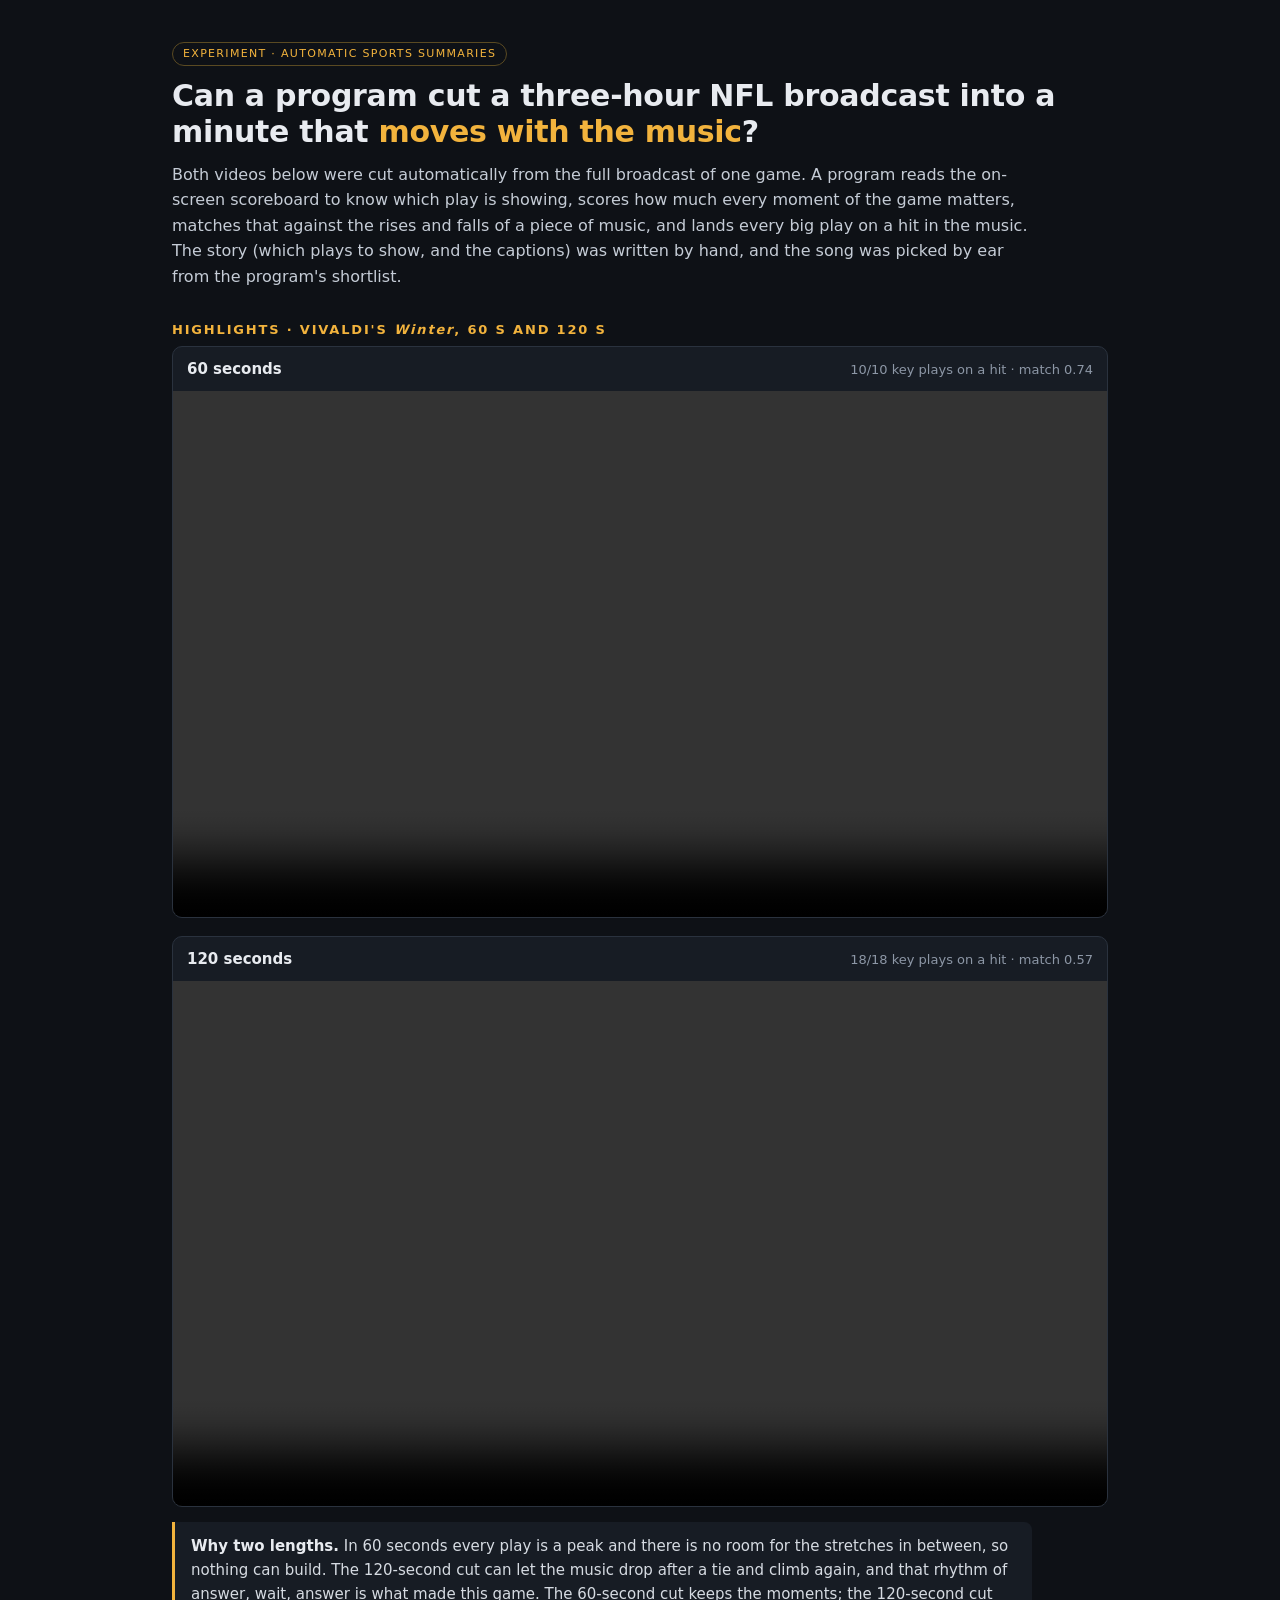
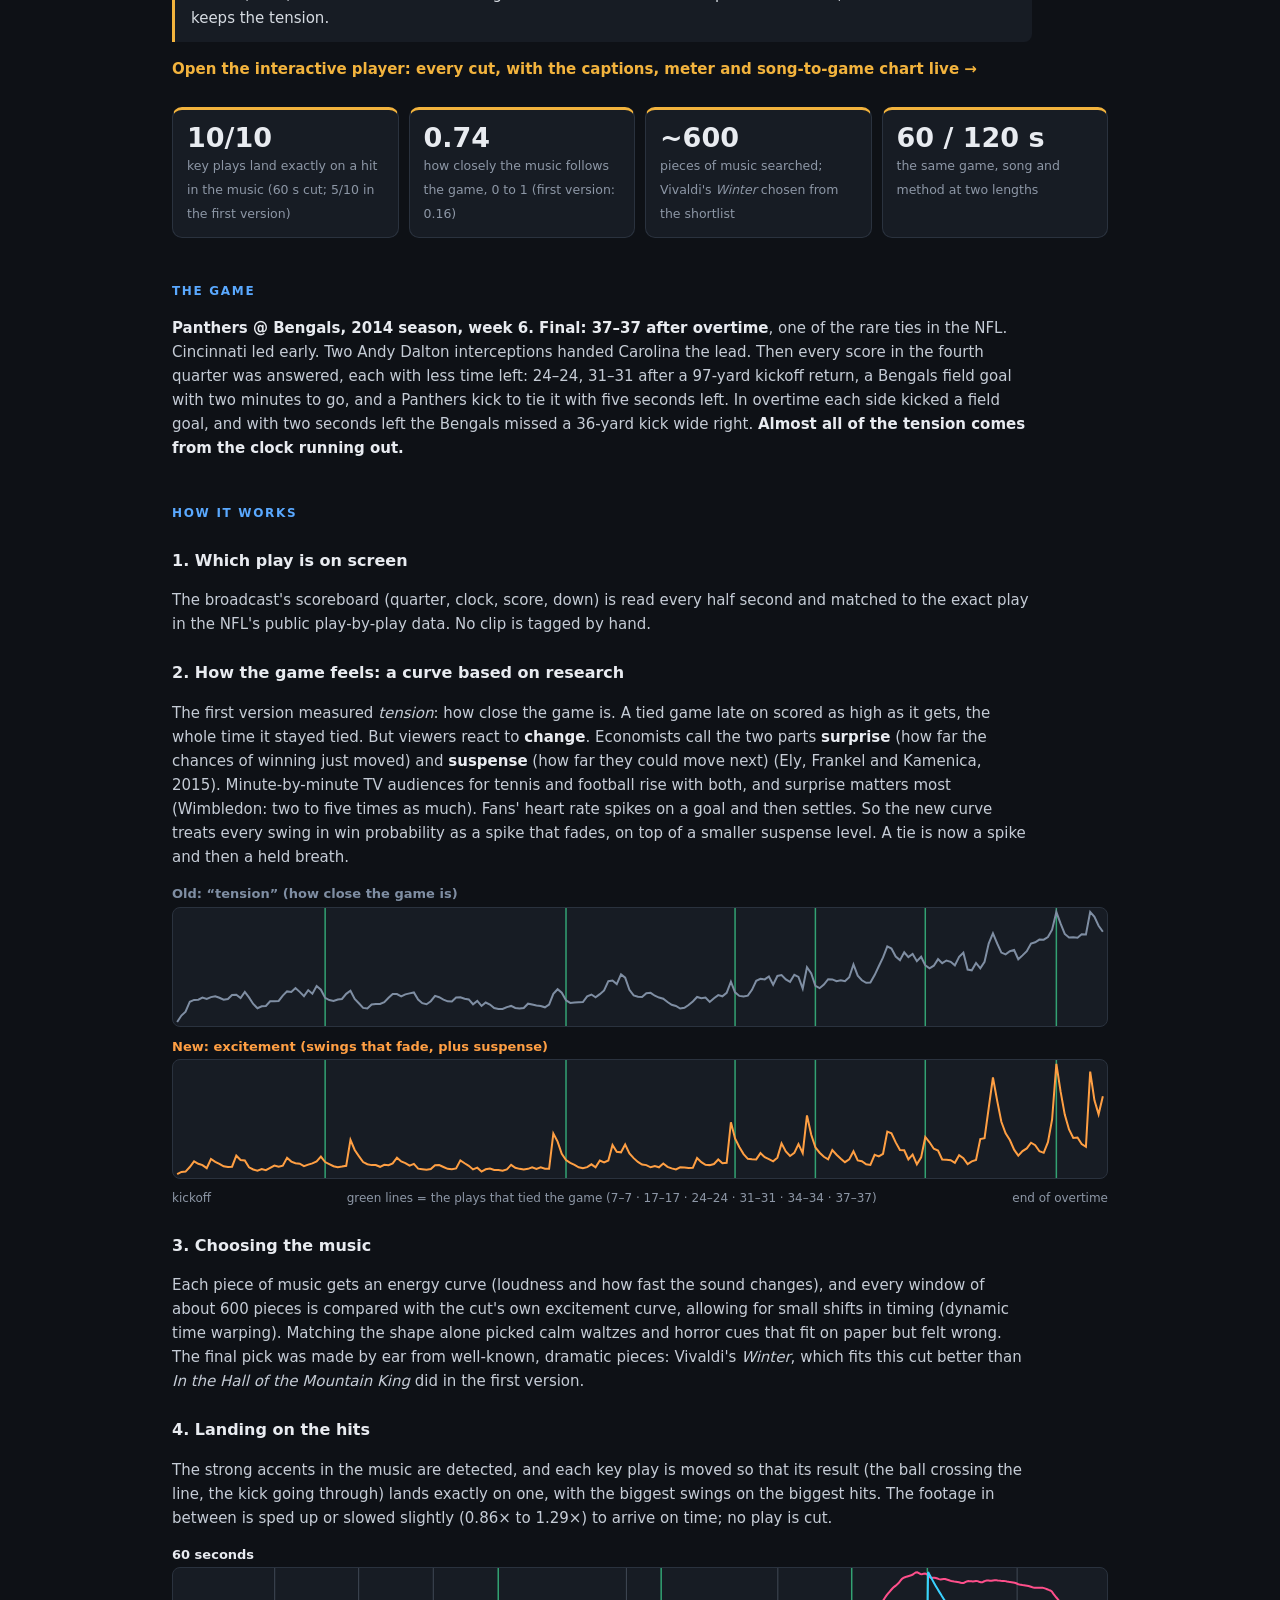
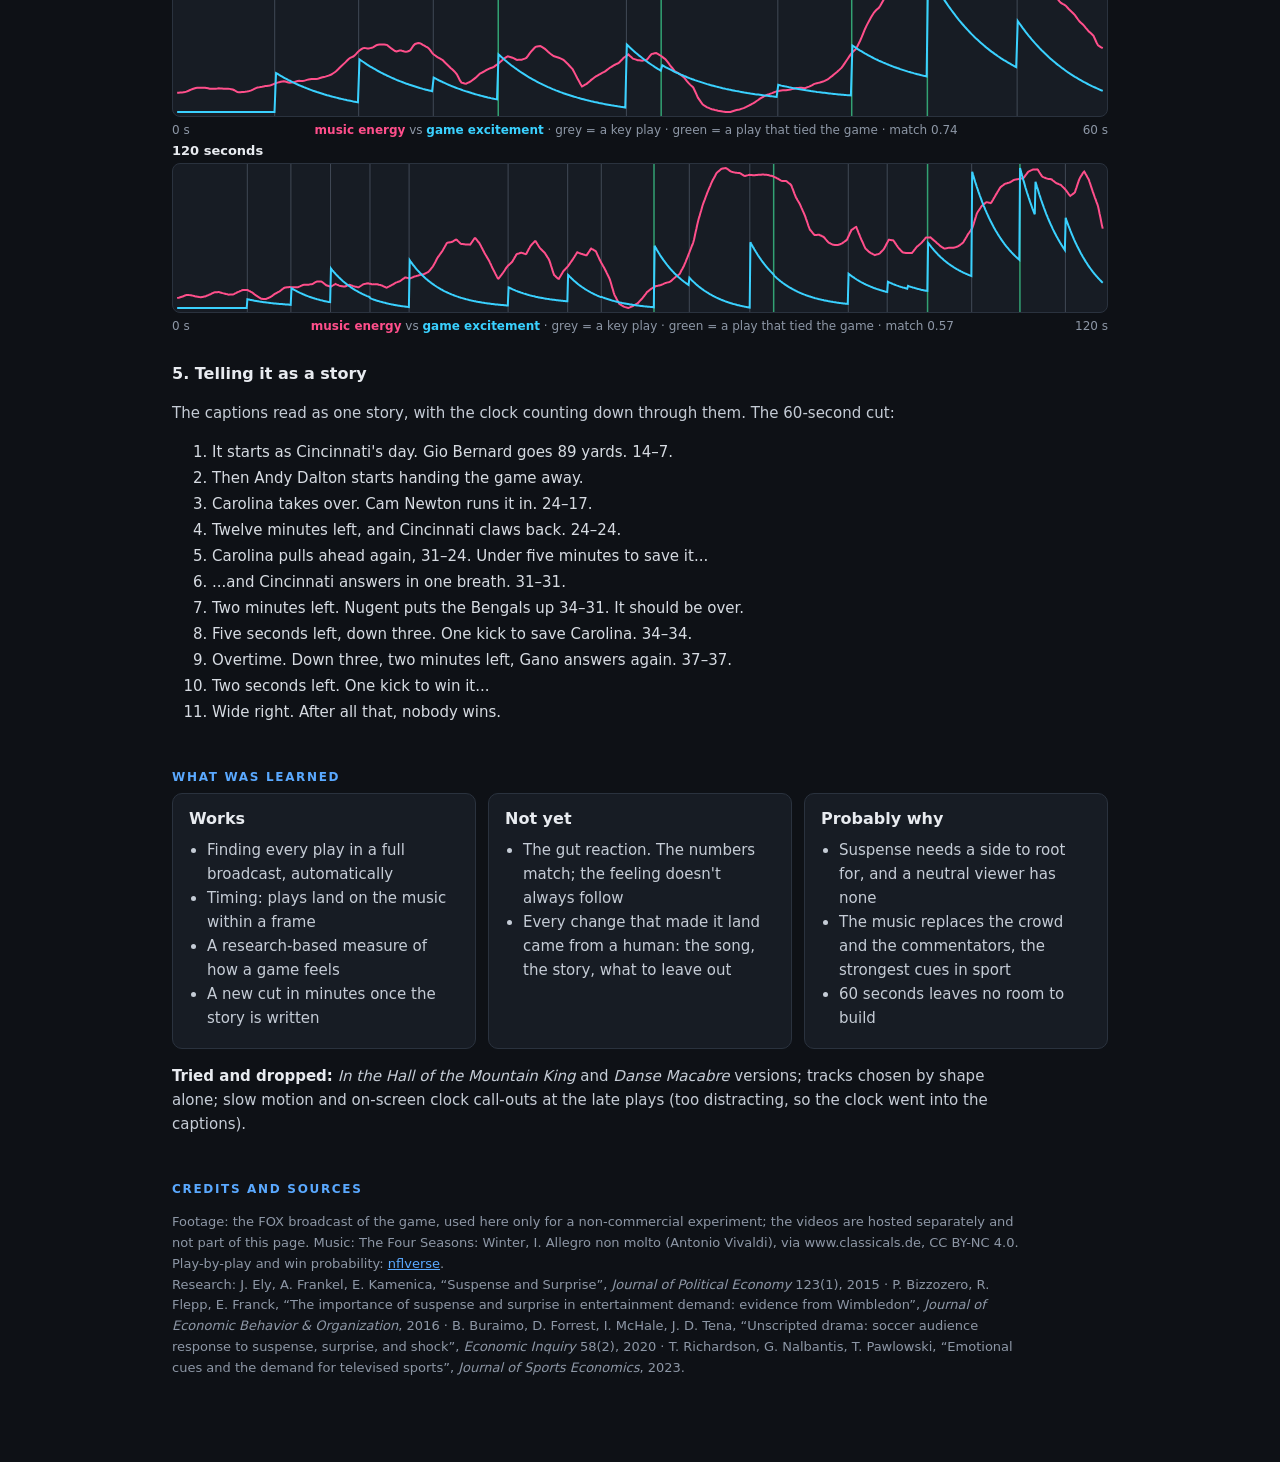
==== docs/index.html @ ca4bf1d8 "Excitement curve, beats on the music's hits, Winter cuts, demo site - excitement.py: a game-feel cur" ====
<!doctype html>
<html lang="en"><head><meta charset="utf-8"><meta name="viewport" content="width=device-width, initial-scale=1">
<title>Neither side gives in: a game cut to Vivaldi</title>
<style>
:root{--bg:#0e1116;--panel:#171c24;--line:#2a323e;--fg:#e8ebf0;--mut:#8d97a6;--acc:#f2b33d;--blue:#5aa9ff}
*{box-sizing:border-box} body{margin:0;background:var(--bg);color:var(--fg);font:15px/1.6 system-ui,-apple-system,"Segoe UI",sans-serif}
main{max-width:980px;margin:0 auto;padding:40px 22px 70px}
.tag{display:inline-block;font-size:11px;letter-spacing:.12em;text-transform:uppercase;color:var(--acc);border:1px solid #5a4a22;border-radius:99px;padding:2px 10px;margin-bottom:12px}
h1{font-size:30px;line-height:1.2;margin:0 0 12px;letter-spacing:-.01em} h1 em{font-style:normal;color:var(--acc)}
.lede{color:#c5ccd6;font-size:16px;max-width:860px;margin:0}
h2{font-size:12px;letter-spacing:.14em;text-transform:uppercase;color:var(--blue);margin:44px 0 6px}
h3{font-size:16px;margin:24px 0 4px} p{max-width:860px;color:#c5ccd6} b{color:var(--fg)}
.tiles{display:grid;grid-template-columns:repeat(4,1fr);gap:10px;margin:26px 0 0}
.tile{background:var(--panel);border:1px solid var(--line);border-top:3px solid var(--acc);border-radius:10px;padding:12px 14px}
.tile b{display:block;font-size:27px;line-height:1.15;font-variant-numeric:tabular-nums} .tile span{color:var(--mut);font-size:12.5px}
.vids{display:grid;grid-template-columns:1fr;gap:18px}
.vid{background:var(--panel);border:1px solid var(--line);border-radius:10px;overflow:hidden}
.vh{display:flex;justify-content:space-between;align-items:baseline;padding:10px 14px} .vh span{color:var(--mut);font-size:13px}
video,.nov{display:block;width:100%;aspect-ratio:16/9;background:#000} .nov{display:grid;place-items:center;color:var(--mut)}
.note{border-left:3px solid var(--acc);background:var(--panel);padding:12px 16px;border-radius:0 8px 8px 0;max-width:860px;color:#d6dbe2}
.ch{margin:10px 0} .cl{font-size:13px;font-weight:600;margin-bottom:2px}
svg{display:block;width:100%;height:120px;background:var(--panel);border:1px solid var(--line);border-radius:8px}
svg path{fill:none;stroke-width:2;vector-effect:non-scaling-stroke} .chart svg{height:150px}
svg line.tie{stroke:#3ecf8e;stroke-width:1.5;opacity:.75;vector-effect:non-scaling-stroke} svg line.beat{stroke:#5d6878;stroke-width:1;opacity:.6;vector-effect:non-scaling-stroke}
.axis{display:flex;justify-content:space-between;gap:10px;color:var(--mut);font-size:12px;margin-top:4px}
ol.caps{color:#d6dbe2;max-width:860px} ol.caps li{margin:2px 0}
.cols{display:grid;grid-template-columns:1fr 1fr 1fr;gap:12px} .card{background:var(--panel);border:1px solid var(--line);border-radius:10px;padding:12px 16px}
.card h3{margin-top:0} .card ul{padding-left:18px;margin:6px 0;color:#c5ccd6}
h2.hl{color:var(--acc);font-size:13px;margin-top:30px} h2.hl i{text-transform:none;font-style:italic}
p.more a{color:var(--acc);font-weight:600;text-decoration:none} p.more a:hover{text-decoration:underline}
.src{font-size:13px;color:var(--mut)} .src a{color:var(--blue)}
@media (max-width:760px){.tiles,.cols{grid-template-columns:1fr 1fr}}
</style></head><body><main>
<div class="tag">Experiment · automatic sports summaries</div>
<h1>Can a program cut a three-hour NFL broadcast into a minute that <em>moves with the music</em>?</h1>
<p class="lede">Both videos below were cut automatically from the full broadcast of one game. A program reads the on-screen
scoreboard to know which play is showing, scores how much every moment of the game matters, matches that against the rises
and falls of a piece of music, and lands every big play on a hit in the music. The story (which plays to show, and the
captions) was written by hand, and the song was picked by ear from the program's shortlist.</p>
<h2 class="hl">Highlights · Vivaldi's <i>Winter</i>, 60 s and 120 s</h2>
<div class="vids"><div class="vid"><div class="vh"><b>60 seconds</b><span>10/10 key plays on a hit · match 0.74</span></div><video controls preload="metadata" playsinline src="https://github.com/atharva-729/match-mashups/releases/download/media-v1/Panthers-Bengals_Winter_60s_1080p.mp4"></video></div><div class="vid"><div class="vh"><b>120 seconds</b><span>18/18 key plays on a hit · match 0.57</span></div><video controls preload="metadata" playsinline src="https://github.com/atharva-729/match-mashups/releases/download/media-v1/Panthers-Bengals_Winter_120s_1080p.mp4"></video></div></div>
<p class="note"><b>Why two lengths.</b> In 60 seconds every play is a peak and there is no room for the stretches in
between, so nothing can build. The 120-second cut can let the music drop after a tie and climb again, and that rhythm of
answer, wait, answer is what made this game. The 60-second cut keeps the moments; the 120-second cut keeps the tension.</p>

<p class="more"><a href="player/">Open the interactive player: every cut, with the captions, meter and song-to-game chart live →</a></p>
<div class="tiles">
 <div class="tile"><b>10/10</b><span>key plays land exactly on a hit in the music (60 s cut; 5/10 in the first version)</span></div>
 <div class="tile"><b>0.74</b><span>how closely the music follows the game, 0 to 1 (first version: 0.16)</span></div>
 <div class="tile"><b>~600</b><span>pieces of music searched; Vivaldi's <i>Winter</i> chosen from the shortlist</span></div>
 <div class="tile"><b>60 / 120 s</b><span>the same game, song and method at two lengths</span></div>
</div>

<h2>The game</h2>
<p><b>Panthers @ Bengals, 2014 season, week 6. Final: 37–37 after overtime</b>, one of the rare ties in the NFL. Cincinnati
led early. Two Andy Dalton interceptions handed Carolina the lead. Then every score in the fourth quarter was answered, each
with less time left: 24–24, 31–31 after a 97-yard kickoff return, a Bengals field goal with two minutes to go, and a
Panthers kick to tie it with five seconds left. In overtime each side kicked a field goal, and with two seconds left the
Bengals missed a 36-yard kick wide right. <b>Almost all of the tension comes from the clock running out.</b></p>

<h2>How it works</h2>
<h3>1. Which play is on screen</h3>
<p>The broadcast's scoreboard (quarter, clock, score, down) is read every half second and matched to the exact play in the
NFL's public play-by-play data. No clip is tagged by hand.</p>

<h3>2. How the game feels: a curve based on research</h3>
<p>The first version measured <i>tension</i>: how close the game is. A tied game late on scored as high as it gets, the whole
time it stayed tied. But viewers react to <b>change</b>. Economists call the two parts <b>surprise</b> (how far the chances of
winning just moved) and <b>suspense</b> (how far they could move next) (Ely, Frankel and Kamenica, 2015). Minute-by-minute TV
audiences for tennis and football rise with both, and surprise matters most (Wimbledon: two to five times as much). Fans'
heart rate spikes on a goal and then settles. So the new curve treats every swing in win probability as a spike that fades,
on top of a smaller suspense level. A tie is now a spike and then a held breath.</p>
<div class="ch"><div class="cl" style="color:#7f8ea3">Old: “tension” (how close the game is)</div><svg viewBox="0 0 900 120" preserveAspectRatio="none"><line x1="146.6" y1="0" x2="146.6" y2="120" class="tie"/><line x1="378.7" y1="0" x2="378.7" y2="120" class="tie"/><line x1="541.6" y1="0" x2="541.6" y2="120" class="tie"/><line x1="619.0" y1="0" x2="619.0" y2="120" class="tie"/><line x1="724.9" y1="0" x2="724.9" y2="120" class="tie"/><line x1="851.2" y1="0" x2="851.2" y2="120" class="tie"/><path d="M4.0,116.0 L8.1,109.4 L12.1,105.5 L16.2,95.3 L20.3,93.5 L24.4,93.2 L28.4,91.1 L32.5,92.4 L36.6,90.6 L40.7,89.7 L44.7,91.3 L48.8,93.3 L52.9,92.5 L56.9,88.5 L61.0,88.2 L65.1,91.5 L69.2,85.4 L73.2,90.9 L77.3,97.6 L81.4,101.9 L85.5,100.0 L89.5,99.7 L93.6,94.9 L97.7,94.8 L101.8,94.5 L105.8,89.1 L109.9,84.8 L114.0,85.4 L118.0,81.4 L122.1,85.3 L126.2,89.6 L130.3,83.5 L134.3,87.1 L138.4,79.3 L142.5,83.1 L146.6,91.4 L150.6,93.6 L154.7,94.6 L158.8,93.0 L162.8,92.5 L166.9,87.3 L171.0,84.1 L175.1,92.5 L179.1,96.9 L183.2,101.6 L187.3,102.2 L191.4,98.2 L195.4,97.7 L199.5,97.6 L203.6,95.8 L207.7,91.3 L211.7,87.4 L215.8,87.5 L219.9,89.8 L223.9,87.8 L228.0,86.8 L232.1,85.9 L236.2,93.1 L240.2,96.8 L244.3,97.9 L248.4,94.8 L252.5,89.3 L256.5,90.7 L260.6,93.1 L264.7,94.9 L268.7,95.0 L272.8,91.0 L276.9,90.8 L281.0,92.3 L285.0,93.0 L289.1,97.9 L293.2,94.5 L297.3,99.6 L301.3,96.1 L305.4,98.2 L309.5,101.8 L313.6,102.6 L317.6,102.7 L321.7,100.8 L325.8,99.6 L329.8,101.7 L333.9,102.1 L338.0,101.7 L342.1,97.3 L346.1,98.1 L350.2,99.1 L354.3,99.6 L358.4,101.0 L362.4,98.2 L366.5,87.3 L370.6,82.6 L374.6,86.1 L378.7,93.8 L382.8,96.5 L386.9,96.0 L390.9,95.8 L395.0,95.6 L399.1,89.8 L403.2,88.0 L407.2,90.8 L411.3,87.6 L415.4,83.9 L419.5,74.4 L423.5,73.8 L427.6,77.4 L431.7,67.5 L435.7,70.9 L439.8,83.2 L443.9,88.8 L448.0,90.3 L452.0,90.5 L456.1,86.6 L460.2,86.3 L464.3,89.2 L468.3,91.1 L472.4,92.3 L476.5,95.6 L480.5,98.4 L484.6,99.6 L488.7,102.2 L492.8,101.5 L496.8,98.7 L500.9,95.0 L505.0,90.5 L509.1,91.7 L513.1,91.0 L517.2,95.5 L521.3,91.8 L525.4,88.6 L529.4,89.8 L533.5,86.3 L537.6,75.0 L541.6,85.8 L545.7,89.4 L549.8,90.0 L553.9,89.1 L557.9,83.2 L562.0,74.1 L566.1,72.1 L570.2,72.6 L574.2,69.6 L578.3,78.0 L582.4,69.1 L586.4,68.2 L590.5,72.6 L594.6,75.1 L598.7,67.9 L602.7,70.1 L606.8,81.9 L610.9,60.3 L615.0,66.5 L619.0,79.1 L623.1,81.5 L627.2,77.8 L631.3,72.4 L635.3,72.6 L639.4,74.5 L643.5,73.5 L647.5,74.5 L651.6,70.4 L655.7,57.4 L659.8,68.8 L663.8,73.5 L667.9,76.1 L672.0,75.8 L676.1,68.2 L680.1,59.2 L684.2,50.3 L688.3,39.0 L692.3,41.2 L696.4,49.4 L700.5,53.0 L704.6,45.0 L708.6,50.0 L712.7,46.8 L716.8,54.1 L720.9,49.6 L724.9,58.4 L729.0,61.3 L733.1,58.7 L737.2,52.0 L741.2,56.1 L745.3,53.4 L749.4,54.7 L753.4,58.3 L757.5,49.7 L761.6,45.5 L765.7,62.6 L769.7,63.4 L773.8,55.9 L777.9,61.3 L782.0,54.7 L786.0,36.1 L790.1,25.7 L794.2,36.1 L798.2,45.3 L802.3,47.2 L806.4,44.0 L810.5,42.7 L814.5,52.1 L818.6,48.2 L822.7,43.9 L826.8,36.1 L830.8,34.9 L834.9,32.1 L839.0,32.2 L843.1,29.6 L847.1,22.1 L851.2,4.1 L855.3,15.9 L859.3,26.4 L863.4,30.1 L867.5,29.8 L871.6,30.3 L875.6,26.7 L879.7,26.9 L883.8,4.0 L887.9,9.0 L891.9,18.0 L896.0,24.2" stroke="#7f8ea3" /></svg></div><div class="ch"><div class="cl" style="color:#ff9f43">New: excitement (swings that fade, plus suspense)</div><svg viewBox="0 0 900 120" preserveAspectRatio="none"><line x1="146.6" y1="0" x2="146.6" y2="120" class="tie"/><line x1="378.7" y1="0" x2="378.7" y2="120" class="tie"/><line x1="541.6" y1="0" x2="541.6" y2="120" class="tie"/><line x1="619.0" y1="0" x2="619.0" y2="120" class="tie"/><line x1="724.9" y1="0" x2="724.9" y2="120" class="tie"/><line x1="851.2" y1="0" x2="851.2" y2="120" class="tie"/><path d="M4.0,116.0 L8.1,113.8 L12.1,113.5 L16.2,108.8 L20.3,103.0 L24.4,105.5 L28.4,106.9 L32.5,110.0 L36.6,100.7 L40.7,103.5 L44.7,105.6 L48.8,108.1 L52.9,108.9 L56.9,108.5 L61.0,97.3 L65.1,101.7 L69.2,102.2 L73.2,109.1 L77.3,111.3 L81.4,112.6 L85.5,110.9 L89.5,112.1 L93.6,109.7 L97.7,107.3 L101.8,108.6 L105.8,107.4 L109.9,99.4 L114.0,103.3 L118.0,104.9 L122.1,105.5 L126.2,107.9 L130.3,106.4 L134.3,105.1 L138.4,103.1 L142.5,98.2 L146.6,103.8 L150.6,105.8 L154.7,108.0 L158.8,109.0 L162.8,108.4 L166.9,107.6 L171.0,81.1 L175.1,91.5 L179.1,97.8 L183.2,103.8 L187.3,106.0 L191.4,106.9 L195.4,106.8 L199.5,108.6 L203.6,106.6 L207.7,107.0 L211.7,105.1 L215.8,99.4 L219.9,103.2 L223.9,104.8 L228.0,107.4 L232.1,105.7 L236.2,110.5 L240.2,111.0 L244.3,111.6 L248.4,110.8 L252.5,107.0 L256.5,106.9 L260.6,108.8 L264.7,110.7 L268.7,111.1 L272.8,110.3 L276.9,102.1 L281.0,105.0 L285.0,107.6 L289.1,111.3 L293.2,109.5 L297.3,113.4 L301.3,111.1 L305.4,110.3 L309.5,111.9 L313.6,111.9 L317.6,112.6 L321.7,111.2 L325.8,106.7 L329.8,109.6 L333.9,110.7 L338.0,111.4 L342.1,110.7 L346.1,109.2 L350.2,110.7 L354.3,109.2 L358.4,110.6 L362.4,110.6 L366.5,74.8 L370.6,83.0 L374.6,95.3 L378.7,101.7 L382.8,104.6 L386.9,106.6 L390.9,109.1 L395.0,110.1 L399.1,109.0 L403.2,106.1 L407.2,109.1 L411.3,102.2 L415.4,104.1 L419.5,102.2 L423.5,86.4 L427.6,93.3 L431.7,93.9 L435.7,86.0 L439.8,95.1 L443.9,99.8 L448.0,103.7 L452.0,106.3 L456.1,106.9 L460.2,109.1 L464.3,107.8 L468.3,109.1 L472.4,105.3 L476.5,108.7 L480.5,110.2 L484.6,111.3 L488.7,109.2 L492.8,109.4 L496.8,109.9 L500.9,109.7 L505.0,99.7 L509.1,103.9 L513.1,106.6 L517.2,106.9 L521.3,105.8 L525.4,101.2 L529.4,105.0 L533.5,104.6 L537.6,63.3 L541.6,79.8 L545.7,88.5 L549.8,95.7 L553.9,100.5 L557.9,100.9 L562.0,101.1 L566.1,94.7 L570.2,98.9 L574.2,100.9 L578.3,103.0 L582.4,99.3 L586.4,84.8 L590.5,93.0 L594.6,97.6 L598.7,94.5 L602.7,85.5 L606.8,94.8 L610.9,56.4 L615.0,76.0 L619.0,88.8 L623.1,94.3 L627.2,98.4 L631.3,101.0 L635.3,91.6 L639.4,96.4 L643.5,100.5 L647.5,103.9 L651.6,101.1 L655.7,92.9 L659.8,102.1 L663.8,103.0 L667.9,106.1 L672.0,106.7 L676.1,96.5 L680.1,98.1 L684.2,95.4 L688.3,72.8 L692.3,74.6 L696.4,83.8 L700.5,91.5 L704.6,91.8 L708.6,101.1 L712.7,96.2 L716.8,106.1 L720.9,99.0 L724.9,78.3 L729.0,83.7 L733.1,90.3 L737.2,92.0 L741.2,101.2 L745.3,101.5 L749.4,101.9 L753.4,104.5 L757.5,96.8 L761.6,99.9 L765.7,105.8 L769.7,103.1 L773.8,101.7 L777.9,80.4 L782.0,79.5 L786.0,48.9 L790.1,17.8 L794.2,41.5 L798.2,62.8 L802.3,74.5 L806.4,81.4 L810.5,91.2 L814.5,97.2 L818.6,92.6 L822.7,89.9 L826.8,84.1 L830.8,86.6 L834.9,92.8 L839.0,94.4 L843.1,83.5 L847.1,60.5 L851.2,4.0 L855.3,32.2 L859.3,55.5 L863.4,70.6 L867.5,79.2 L871.6,78.8 L875.6,85.4 L879.7,88.2 L883.8,11.8 L887.9,41.0 L891.9,55.2 L896.0,36.9" stroke="#ff9f43" /></svg></div><div class="axis"><span>kickoff</span><span>green lines = the plays that tied the game (7–7 · 17–17 · 24–24 · 31–31 · 34–34 · 37–37)</span><span>end of overtime</span></div>

<h3>3. Choosing the music</h3>
<p>Each piece of music gets an energy curve (loudness and how fast the sound changes), and every window of about 600 pieces
is compared with the cut's own excitement curve, allowing for small shifts in timing (dynamic time warping). Matching the
shape alone picked calm waltzes and horror cues that fit on paper but felt wrong. The final pick was made by ear from
well-known, dramatic pieces: Vivaldi's <i>Winter</i>, which fits this cut better than <i>In the Hall of the Mountain King</i>
did in the first version.</p>

<h3>4. Landing on the hits</h3>
<p>The strong accents in the music are detected, and each key play is moved so that its result (the ball crossing the line,
the kick going through) lands exactly on one, with the biggest swings on the biggest hits. The footage in between is sped up
or slowed slightly (0.86× to 1.29×) to arrive on time; no play is cut.</p>
<div class="chart"><div class="cl">60 seconds</div><svg viewBox="0 0 900 150" preserveAspectRatio="none"><line x1="98.0" y1="0" x2="98.0" y2="150" class="beat"/><line x1="178.9" y1="0" x2="178.9" y2="150" class="beat"/><line x1="250.8" y1="0" x2="250.8" y2="150" class="beat"/><line x1="313.4" y1="0" x2="313.4" y2="150" class="tie"/><line x1="436.9" y1="0" x2="436.9" y2="150" class="beat"/><line x1="470.4" y1="0" x2="470.4" y2="150" class="tie"/><line x1="582.8" y1="0" x2="582.8" y2="150" class="beat"/><line x1="654.0" y1="0" x2="654.0" y2="150" class="tie"/><line x1="726.9" y1="0" x2="726.9" y2="150" class="tie"/><line x1="813.4" y1="0" x2="813.4" y2="150" class="beat"/><path d="M4.0,126.4 L5.5,126.4 L7.0,126.3 L8.5,126.3 L10.0,126.0 L11.4,125.7 L12.9,125.3 L14.4,124.7 L15.9,123.9 L17.4,123.2 L18.9,122.6 L20.4,122.1 L21.9,121.6 L23.4,121.4 L24.8,121.4 L26.3,121.3 L27.8,121.3 L29.3,121.3 L30.8,121.3 L32.3,121.6 L33.8,121.9 L35.3,122.3 L36.8,122.4 L38.2,122.4 L39.7,122.4 L41.2,122.3 L42.7,122.2 L44.2,122.0 L45.7,122.1 L47.2,122.2 L48.7,122.3 L50.2,122.3 L51.6,122.3 L53.1,122.3 L54.6,122.5 L56.1,122.8 L57.6,123.2 L59.1,123.9 L60.6,124.9 L62.1,125.8 L63.6,126.0 L65.0,125.9 L66.5,125.7 L68.0,125.6 L69.5,125.5 L71.0,125.3 L72.5,125.0 L74.0,124.5 L75.5,124.0 L77.0,123.3 L78.4,122.5 L79.9,121.7 L81.4,121.2 L82.9,121.0 L84.4,120.7 L85.9,120.4 L87.4,120.0 L88.9,119.7 L90.4,119.5 L91.8,119.3 L93.3,119.1 L94.8,118.6 L96.3,117.9 L97.8,117.3 L99.3,116.7 L100.8,116.2 L102.3,115.7 L103.8,115.3 L105.3,115.0 L106.7,114.7 L108.2,115.0 L109.7,115.5 L111.2,116.1 L112.7,116.2 L114.2,116.0 L115.7,115.8 L117.2,115.5 L118.7,115.0 L120.1,114.5 L121.6,114.4 L123.1,114.5 L124.6,114.6 L126.1,114.3 L127.6,113.9 L129.1,113.4 L130.6,113.1 L132.1,112.8 L133.5,112.6 L135.0,112.5 L136.5,112.6 L138.0,112.6 L139.5,112.3 L141.0,111.8 L142.5,111.2 L144.0,110.7 L145.5,110.4 L146.9,110.1 L148.4,109.6 L149.9,109.1 L151.4,108.5 L152.9,107.7 L154.4,106.7 L155.9,105.7 L157.4,104.4 L158.9,102.9 L160.3,101.3 L161.8,99.8 L163.3,98.4 L164.8,96.9 L166.3,95.4 L167.8,93.8 L169.3,92.2 L170.8,91.0 L172.3,90.3 L173.7,89.7 L175.2,88.5 L176.7,86.8 L178.2,85.0 L179.7,83.6 L181.2,82.5 L182.7,81.4 L184.2,81.0 L185.7,81.2 L187.1,81.5 L188.6,81.5 L190.1,81.2 L191.6,80.9 L193.1,80.2 L194.6,79.2 L196.1,78.3 L197.6,77.7 L199.1,77.6 L200.5,77.6 L202.0,77.6 L203.5,77.6 L205.0,77.7 L206.5,78.2 L208.0,79.5 L209.5,80.8 L211.0,82.0 L212.5,83.1 L213.9,84.2 L215.4,84.6 L216.9,84.1 L218.4,83.7 L219.9,83.6 L221.4,84.2 L222.9,84.7 L224.4,84.9 L225.9,84.6 L227.3,84.2 L228.8,83.1 L230.3,80.8 L231.8,78.5 L233.3,77.0 L234.8,76.5 L236.3,76.1 L237.8,76.2 L239.3,77.0 L240.7,77.9 L242.2,78.7 L243.7,79.6 L245.2,80.4 L246.7,81.7 L248.2,83.8 L249.7,86.0 L251.2,87.7 L252.7,88.7 L254.1,89.8 L255.6,90.8 L257.1,91.6 L258.6,92.5 L260.1,93.6 L261.6,95.2 L263.1,96.8 L264.6,98.3 L266.1,99.8 L267.5,101.3 L269.0,102.7 L270.5,104.2 L272.0,105.8 L273.5,107.7 L275.0,110.8 L276.5,113.9 L278.0,116.2 L279.5,116.6 L280.9,117.1 L282.4,117.3 L283.9,116.5 L285.4,115.8 L286.9,115.0 L288.4,113.8 L289.9,112.6 L291.4,111.4 L292.9,109.9 L294.4,108.4 L295.8,107.0 L297.3,106.2 L298.8,105.4 L300.3,104.6 L301.8,103.6 L303.3,102.7 L304.8,101.9 L306.3,101.3 L307.8,100.8 L309.2,100.2 L310.7,99.0 L312.2,97.9 L313.7,96.7 L315.2,95.3 L316.7,93.9 L318.2,92.5 L319.7,91.4 L321.2,90.3 L322.6,89.6 L324.1,90.0 L325.6,90.4 L327.1,90.9 L328.6,91.7 L330.1,92.5 L331.6,93.2 L333.1,93.1 L334.6,93.1 L336.0,92.9 L337.5,92.4 L339.0,91.9 L340.5,91.1 L342.0,89.0 L343.5,86.8 L345.0,84.8 L346.5,83.1 L348.0,81.4 L349.4,79.9 L350.9,79.5 L352.4,79.2 L353.9,79.0 L355.4,80.0 L356.9,81.0 L358.4,82.0 L359.9,83.4 L361.4,84.9 L362.8,86.2 L364.3,87.4 L365.8,88.5 L367.3,89.5 L368.8,90.0 L370.3,90.5 L371.8,91.0 L373.3,91.6 L374.8,92.3 L376.2,93.1 L377.7,94.6 L379.2,96.1 L380.7,97.6 L382.2,99.3 L383.7,101.0 L385.2,102.8 L386.7,105.8 L388.2,108.8 L389.6,111.8 L391.1,114.6 L392.6,117.5 L394.1,120.1 L395.6,119.2 L397.1,118.3 L398.6,117.4 L400.1,116.0 L401.6,114.7 L403.0,113.4 L404.5,112.2 L406.0,111.0 L407.5,109.9 L409.0,109.0 L410.5,108.1 L412.0,107.2 L413.5,106.4 L415.0,105.6 L416.4,104.8 L417.9,103.5 L419.4,102.3 L420.9,101.1 L422.4,100.2 L423.9,99.2 L425.4,98.3 L426.9,97.5 L428.4,96.8 L429.8,96.0 L431.3,94.3 L432.8,92.7 L434.3,91.0 L435.8,89.9 L437.3,88.8 L438.8,87.6 L440.3,89.1 L441.8,90.5 L443.2,91.9 L444.7,92.4 L446.2,92.9 L447.7,93.5 L449.2,93.6 L450.7,93.7 L452.2,93.9 L453.7,93.6 L455.2,93.3 L456.6,93.0 L458.1,91.1 L459.6,89.1 L461.1,87.2 L462.6,86.8 L464.1,86.5 L465.6,86.2 L467.1,87.1 L468.6,88.0 L470.0,88.9 L471.5,90.1 L473.0,91.3 L474.5,92.5 L476.0,94.5 L477.5,96.5 L479.0,98.6 L480.5,100.6 L482.0,102.5 L483.4,104.5 L484.9,105.5 L486.4,106.4 L487.9,107.3 L489.4,108.5 L490.9,109.7 L492.4,110.9 L493.9,112.8 L495.4,114.8 L496.9,116.7 L498.3,118.2 L499.8,119.7 L501.3,121.1 L502.8,124.4 L504.3,127.9 L505.8,131.4 L507.3,133.7 L508.8,136.0 L510.3,138.2 L511.7,139.3 L513.2,140.2 L514.7,141.2 L516.2,141.8 L517.7,142.5 L519.2,143.1 L520.7,143.5 L522.2,143.9 L523.7,144.2 L525.1,144.6 L526.6,144.9 L528.1,145.2 L529.6,145.5 L531.1,145.7 L532.6,146.0 L534.1,146.0 L535.6,145.9 L537.1,145.9 L538.5,145.4 L540.0,144.9 L541.5,144.4 L543.0,144.0 L544.5,143.7 L546.0,143.4 L547.5,142.8 L549.0,142.3 L550.5,141.7 L551.9,141.0 L553.4,140.2 L554.9,139.4 L556.4,138.6 L557.9,137.7 L559.4,136.9 L560.9,135.9 L562.4,134.8 L563.9,133.8 L565.3,132.7 L566.8,131.7 L568.3,130.8 L569.8,129.9 L571.3,129.2 L572.8,128.4 L574.3,127.9 L575.8,127.3 L577.3,126.8 L578.7,126.2 L580.2,125.6 L581.7,125.0 L583.2,124.6 L584.7,124.3 L586.2,124.1 L587.7,124.0 L589.2,123.9 L590.7,123.9 L592.1,123.6 L593.6,123.4 L595.1,123.1 L596.6,122.7 L598.1,122.3 L599.6,121.8 L601.1,121.6 L602.6,121.5 L604.1,121.3 L605.5,121.4 L607.0,121.6 L608.5,121.8 L610.0,121.4 L611.5,120.8 L613.0,120.2 L614.5,119.4 L616.0,118.6 L617.5,117.7 L618.9,117.2 L620.4,116.8 L621.9,116.4 L623.4,116.0 L624.9,115.5 L626.4,115.1 L627.9,114.4 L629.4,113.6 L630.9,112.9 L632.3,111.8 L633.8,110.5 L635.3,109.3 L636.8,108.0 L638.3,106.7 L639.8,105.4 L641.3,104.0 L642.8,102.5 L644.3,101.0 L645.7,99.0 L647.2,96.7 L648.7,94.3 L650.2,92.0 L651.7,89.6 L653.2,87.2 L654.7,85.4 L656.2,83.9 L657.7,82.5 L659.1,80.1 L660.6,76.9 L662.1,73.7 L663.6,70.1 L665.1,66.2 L666.6,62.3 L668.1,58.9 L669.6,55.9 L671.1,53.0 L672.5,50.2 L674.0,47.7 L675.5,45.1 L677.0,43.3 L678.5,41.9 L680.0,40.5 L681.5,38.3 L683.0,35.4 L684.5,32.6 L686.0,30.1 L687.4,28.0 L688.9,26.0 L690.4,24.1 L691.9,22.3 L693.4,20.6 L694.9,19.1 L696.4,17.9 L697.9,16.6 L699.4,15.0 L700.8,13.1 L702.3,11.2 L703.8,10.0 L705.3,9.4 L706.8,8.8 L708.3,8.3 L709.8,7.8 L711.3,7.4 L712.8,6.6 L714.2,5.6 L715.7,4.5 L717.2,4.4 L718.7,5.2 L720.2,6.0 L721.7,6.3 L723.2,5.9 L724.7,5.6 L726.2,6.2 L727.6,7.7 L729.1,9.3 L730.6,10.1 L732.1,10.0 L733.6,9.9 L735.1,10.1 L736.6,10.7 L738.1,11.3 L739.6,11.6 L741.0,11.3 L742.5,11.1 L744.0,11.2 L745.5,11.7 L747.0,12.2 L748.5,12.7 L750.0,13.1 L751.5,13.4 L753.0,13.8 L754.4,14.0 L755.9,14.2 L757.4,14.5 L758.9,14.9 L760.4,15.3 L761.9,15.2 L763.4,14.4 L764.9,13.6 L766.4,13.2 L767.8,13.4 L769.3,13.5 L770.8,13.6 L772.3,13.4 L773.8,13.2 L775.3,13.3 L776.8,13.9 L778.3,14.4 L779.8,14.5 L781.2,13.7 L782.7,13.0 L784.2,12.6 L785.7,12.7 L787.2,12.9 L788.7,12.9 L790.2,12.6 L791.7,12.4 L793.2,12.3 L794.6,12.6 L796.1,12.8 L797.6,13.0 L799.1,13.1 L800.6,13.2 L802.1,13.3 L803.6,13.7 L805.1,14.0 L806.6,14.3 L808.0,14.4 L809.5,14.6 L811.0,14.9 L812.5,15.5 L814.0,16.2 L815.5,16.7 L817.0,16.9 L818.5,17.2 L820.0,17.4 L821.4,17.7 L822.9,18.0 L824.4,18.3 L825.9,18.8 L827.4,19.3 L828.9,19.7 L830.4,19.9 L831.9,20.1 L833.4,20.1 L834.8,20.0 L836.3,19.9 L837.8,19.9 L839.3,20.4 L840.8,20.9 L842.3,21.5 L843.8,22.2 L845.3,22.8 L846.8,23.8 L848.2,25.9 L849.7,27.9 L851.2,29.9 L852.7,31.8 L854.2,33.8 L855.7,35.4 L857.2,36.3 L858.7,37.1 L860.2,38.2 L861.6,39.8 L863.1,41.5 L864.6,43.1 L866.1,44.6 L867.6,46.1 L869.1,47.8 L870.6,50.0 L872.1,52.2 L873.6,54.3 L875.1,55.7 L876.5,57.1 L878.0,58.6 L879.5,60.6 L881.0,62.5 L882.5,64.3 L884.0,65.7 L885.5,67.1 L887.0,68.8 L888.5,72.2 L889.9,75.5 L891.4,78.4 L892.9,79.4 L894.4,80.4 L895.9,81.2" stroke="#ff4f8b"/><path d="M4.0,146.0 L5.5,146.0 L7.0,146.0 L8.5,146.0 L10.0,146.0 L11.4,146.0 L12.9,146.0 L14.4,146.0 L15.9,146.0 L17.4,146.0 L18.9,146.0 L20.4,146.0 L21.9,146.0 L23.4,146.0 L24.8,146.0 L26.3,146.0 L27.8,146.0 L29.3,146.0 L30.8,146.0 L32.3,146.0 L33.8,146.0 L35.3,146.0 L36.8,146.0 L38.2,146.0 L39.7,146.0 L41.2,146.0 L42.7,146.0 L44.2,146.0 L45.7,146.0 L47.2,146.0 L48.7,146.0 L50.2,146.0 L51.6,146.0 L53.1,146.0 L54.6,146.0 L56.1,146.0 L57.6,146.0 L59.1,146.0 L60.6,146.0 L62.1,146.0 L63.6,146.0 L65.0,146.0 L66.5,146.0 L68.0,146.0 L69.5,146.0 L71.0,146.0 L72.5,146.0 L74.0,146.0 L75.5,146.0 L77.0,146.0 L78.4,146.0 L79.9,146.0 L81.4,146.0 L82.9,146.0 L84.4,146.0 L85.9,146.0 L87.4,146.0 L88.9,146.0 L90.4,146.0 L91.8,146.0 L93.3,146.0 L94.8,146.0 L96.3,146.0 L97.8,146.0 L99.3,106.5 L100.8,107.4 L102.3,108.4 L103.8,109.3 L105.3,110.2 L106.7,111.0 L108.2,111.9 L109.7,112.7 L111.2,113.6 L112.7,114.3 L114.2,115.1 L115.7,115.9 L117.2,116.6 L118.7,117.4 L120.1,118.1 L121.6,118.8 L123.1,119.4 L124.6,120.1 L126.1,120.8 L127.6,121.4 L129.1,122.0 L130.6,122.6 L132.1,123.2 L133.5,123.8 L135.0,124.4 L136.5,124.9 L138.0,125.4 L139.5,126.0 L141.0,126.5 L142.5,127.0 L144.0,127.5 L145.5,128.0 L146.9,128.4 L148.4,128.9 L149.9,129.3 L151.4,129.8 L152.9,130.2 L154.4,130.6 L155.9,131.0 L157.4,131.4 L158.9,131.8 L160.3,132.2 L161.8,132.6 L163.3,132.9 L164.8,133.3 L166.3,133.6 L167.8,134.0 L169.3,134.3 L170.8,134.6 L172.3,134.9 L173.7,135.3 L175.2,135.6 L176.7,135.9 L178.2,136.1 L179.7,92.6 L181.2,93.7 L182.7,94.8 L184.2,95.8 L185.7,96.9 L187.1,97.9 L188.6,98.9 L190.1,99.9 L191.6,100.8 L193.1,101.7 L194.6,102.6 L196.1,103.5 L197.6,104.4 L199.1,105.2 L200.5,106.1 L202.0,106.9 L203.5,107.7 L205.0,108.4 L206.5,109.2 L208.0,109.9 L209.5,110.6 L211.0,111.3 L212.5,112.0 L213.9,112.7 L215.4,113.4 L216.9,114.0 L218.4,114.6 L219.9,115.2 L221.4,115.8 L222.9,116.4 L224.4,117.0 L225.9,117.5 L227.3,118.1 L228.8,118.6 L230.3,119.1 L231.8,119.6 L233.3,120.1 L234.8,120.6 L236.3,121.1 L237.8,121.6 L239.3,122.0 L240.7,122.5 L242.2,122.9 L243.7,123.3 L245.2,123.7 L246.7,124.1 L248.2,124.5 L249.7,124.9 L251.2,111.1 L252.7,111.9 L254.1,112.7 L255.6,113.5 L257.1,114.3 L258.6,115.0 L260.1,115.8 L261.6,116.5 L263.1,117.2 L264.6,117.9 L266.1,118.6 L267.5,119.2 L269.0,119.9 L270.5,120.5 L272.0,121.1 L273.5,121.7 L275.0,122.3 L276.5,122.8 L278.0,123.4 L279.5,124.0 L280.9,124.5 L282.4,125.0 L283.9,125.5 L285.4,126.0 L286.9,126.5 L288.4,127.0 L289.9,127.4 L291.4,127.9 L292.9,128.3 L294.4,128.8 L295.8,129.2 L297.3,129.6 L298.8,130.0 L300.3,130.4 L301.8,130.8 L303.3,131.2 L304.8,131.5 L306.3,131.9 L307.8,132.2 L309.2,132.6 L310.7,132.9 L312.2,133.2 L313.7,87.6 L315.2,89.0 L316.7,90.4 L318.2,91.8 L319.7,93.2 L321.2,94.5 L322.6,95.8 L324.1,97.0 L325.6,98.3 L327.1,99.5 L328.6,100.6 L330.1,101.8 L331.6,102.9 L333.1,104.0 L334.6,105.1 L336.0,106.1 L337.5,107.1 L339.0,108.1 L340.5,109.1 L342.0,110.1 L343.5,111.0 L345.0,111.9 L346.5,112.8 L348.0,113.7 L349.4,114.5 L350.9,115.3 L352.4,116.2 L353.9,117.0 L355.4,117.7 L356.9,118.5 L358.4,119.2 L359.9,119.9 L361.4,120.7 L362.8,121.3 L364.3,122.0 L365.8,122.7 L367.3,123.3 L368.8,124.0 L370.3,124.6 L371.8,125.2 L373.3,125.8 L374.8,126.3 L376.2,126.9 L377.7,127.4 L379.2,128.0 L380.7,128.5 L382.2,129.0 L383.7,129.5 L385.2,130.0 L386.7,130.5 L388.2,130.9 L389.6,131.4 L391.1,131.8 L392.6,132.3 L394.1,132.7 L395.6,133.1 L397.1,133.5 L398.6,133.9 L400.1,134.3 L401.6,134.7 L403.0,135.1 L404.5,135.4 L406.0,135.8 L407.5,136.1 L409.0,136.4 L410.5,136.8 L412.0,137.1 L413.5,137.4 L415.0,137.7 L416.4,138.0 L417.9,138.3 L419.4,138.6 L420.9,138.9 L422.4,139.2 L423.9,139.4 L425.4,139.7 L426.9,139.9 L428.4,140.2 L429.8,140.4 L431.3,140.7 L432.8,140.9 L434.3,141.1 L435.8,141.4 L437.3,77.6 L438.8,79.1 L440.3,80.6 L441.8,82.0 L443.2,83.4 L444.7,84.8 L446.2,86.2 L447.7,87.5 L449.2,88.8 L450.7,90.0 L452.2,91.3 L453.7,92.5 L455.2,93.7 L456.6,94.8 L458.1,95.9 L459.6,97.0 L461.1,98.1 L462.6,99.1 L464.1,100.2 L465.6,101.2 L467.1,102.2 L468.6,103.1 L470.0,104.0 L471.5,98.6 L473.0,99.5 L474.5,100.4 L476.0,101.2 L477.5,102.0 L479.0,102.8 L480.5,103.6 L482.0,104.4 L483.4,105.2 L484.9,105.9 L486.4,106.6 L487.9,107.4 L489.4,108.0 L490.9,108.7 L492.4,109.4 L493.9,110.0 L495.4,110.7 L496.9,111.3 L498.3,111.9 L499.8,112.5 L501.3,113.0 L502.8,113.6 L504.3,114.1 L505.8,114.7 L507.3,115.2 L508.8,115.7 L510.3,116.2 L511.7,116.7 L513.2,117.2 L514.7,117.7 L516.2,118.1 L517.7,118.6 L519.2,119.0 L520.7,119.4 L522.2,119.8 L523.7,120.2 L525.1,120.6 L526.6,121.0 L528.1,121.4 L529.6,121.8 L531.1,122.1 L532.6,122.5 L534.1,122.8 L535.6,123.2 L537.1,123.5 L538.5,123.8 L540.0,124.1 L541.5,124.5 L543.0,124.8 L544.5,125.0 L546.0,125.3 L547.5,125.6 L549.0,125.9 L550.5,126.2 L551.9,126.4 L553.4,126.7 L554.9,126.9 L556.4,127.2 L557.9,127.4 L559.4,127.6 L560.9,127.9 L562.4,128.1 L563.9,128.3 L565.3,128.5 L566.8,128.7 L568.3,128.9 L569.8,129.1 L571.3,129.3 L572.8,129.5 L574.3,129.7 L575.8,129.9 L577.3,130.1 L578.7,130.2 L580.2,130.4 L581.7,130.6 L583.2,118.4 L584.7,118.8 L586.2,119.2 L587.7,119.5 L589.2,119.9 L590.7,120.2 L592.1,120.5 L593.6,120.9 L595.1,121.2 L596.6,121.5 L598.1,121.8 L599.6,122.1 L601.1,122.4 L602.6,122.6 L604.1,122.9 L605.5,123.2 L607.0,123.5 L608.5,123.7 L610.0,124.0 L611.5,124.2 L613.0,124.4 L614.5,124.7 L616.0,124.9 L617.5,125.1 L618.9,125.3 L620.4,125.6 L621.9,125.8 L623.4,126.0 L624.9,126.2 L626.4,126.4 L627.9,126.5 L629.4,126.7 L630.9,126.9 L632.3,127.1 L633.8,127.3 L635.3,127.4 L636.8,127.6 L638.3,127.8 L639.8,127.9 L641.3,128.1 L642.8,128.2 L644.3,128.4 L645.7,128.5 L647.2,128.6 L648.7,128.8 L650.2,128.9 L651.7,129.0 L653.2,129.2 L654.7,78.6 L656.2,79.6 L657.7,80.7 L659.1,81.7 L660.6,82.7 L662.1,83.7 L663.6,84.6 L665.1,85.6 L666.6,86.5 L668.1,87.3 L669.6,88.2 L671.1,89.1 L672.5,89.9 L674.0,90.7 L675.5,91.5 L677.0,92.3 L678.5,93.0 L680.0,93.8 L681.5,94.5 L683.0,95.2 L684.5,95.9 L686.0,96.5 L687.4,97.2 L688.9,97.8 L690.4,98.5 L691.9,99.1 L693.4,99.7 L694.9,100.3 L696.4,100.8 L697.9,101.4 L699.4,101.9 L700.8,102.5 L702.3,103.0 L703.8,103.5 L705.3,104.0 L706.8,104.5 L708.3,105.0 L709.8,105.4 L711.3,105.9 L712.8,106.3 L714.2,106.8 L715.7,107.2 L717.2,107.6 L718.7,108.0 L720.2,108.4 L721.7,108.8 L723.2,109.2 L724.7,109.5 L726.2,109.9 L727.6,4.0 L729.1,7.0 L730.6,9.9 L732.1,12.8 L733.6,15.6 L735.1,18.4 L736.6,21.1 L738.1,23.7 L739.6,26.2 L741.0,28.7 L742.5,31.2 L744.0,33.6 L745.5,35.9 L747.0,38.2 L748.5,40.4 L750.0,42.6 L751.5,44.7 L753.0,46.8 L754.4,48.8 L755.9,50.8 L757.4,52.8 L758.9,54.6 L760.4,56.5 L761.9,58.3 L763.4,60.1 L764.9,61.8 L766.4,63.5 L767.8,65.1 L769.3,66.8 L770.8,68.3 L772.3,69.9 L773.8,71.4 L775.3,72.8 L776.8,74.3 L778.3,75.7 L779.8,77.1 L781.2,78.4 L782.7,79.7 L784.2,81.0 L785.7,82.2 L787.2,83.5 L788.7,84.7 L790.2,85.8 L791.7,87.0 L793.2,88.1 L794.6,89.2 L796.1,90.2 L797.6,91.3 L799.1,92.3 L800.6,93.3 L802.1,94.2 L803.6,95.2 L805.1,96.1 L806.6,97.0 L808.0,97.9 L809.5,98.8 L811.0,99.6 L812.5,100.4 L814.0,53.8 L815.5,56.0 L817.0,58.2 L818.5,60.4 L820.0,62.5 L821.4,64.5 L822.9,66.5 L824.4,68.5 L825.9,70.4 L827.4,72.3 L828.9,74.1 L830.4,75.9 L831.9,77.6 L833.4,79.3 L834.8,81.0 L836.3,82.6 L837.8,84.2 L839.3,85.7 L840.8,87.2 L842.3,88.7 L843.8,90.2 L845.3,91.6 L846.8,93.0 L848.2,94.3 L849.7,95.6 L851.2,96.9 L852.7,98.2 L854.2,99.4 L855.7,100.6 L857.2,101.8 L858.7,102.9 L860.2,104.1 L861.6,105.2 L863.1,106.2 L864.6,107.3 L866.1,108.3 L867.6,109.3 L869.1,110.3 L870.6,111.2 L872.1,112.2 L873.6,113.1 L875.1,114.0 L876.5,114.8 L878.0,115.7 L879.5,116.5 L881.0,117.3 L882.5,118.1 L884.0,118.9 L885.5,119.7 L887.0,120.4 L888.5,121.1 L889.9,121.8 L891.4,122.5 L892.9,123.2 L894.4,123.9 L895.9,124.5" stroke="#3ad1ff"/></svg><div class="axis"><span>0 s</span><span><b style="color:#ff4f8b">music energy</b> vs <b style="color:#3ad1ff">game excitement</b> · grey = a key play · green = a play that tied the game · match 0.74</span><span>60 s</span></div></div>
<div class="chart"><div class="cl">120 seconds</div><svg viewBox="0 0 900 150" preserveAspectRatio="none"><line x1="71.6" y1="0" x2="71.6" y2="150" class="beat"/><line x1="113.6" y1="0" x2="113.6" y2="150" class="beat"/><line x1="151.8" y1="0" x2="151.8" y2="150" class="beat"/><line x1="189.8" y1="0" x2="189.8" y2="150" class="beat"/><line x1="227.5" y1="0" x2="227.5" y2="150" class="beat"/><line x1="322.9" y1="0" x2="322.9" y2="150" class="beat"/><line x1="380.3" y1="0" x2="380.3" y2="150" class="beat"/><line x1="412.7" y1="0" x2="412.7" y2="150" class="beat"/><line x1="463.5" y1="0" x2="463.5" y2="150" class="tie"/><line x1="497.5" y1="0" x2="497.5" y2="150" class="beat"/><line x1="555.8" y1="0" x2="555.8" y2="150" class="beat"/><line x1="578.8" y1="0" x2="578.8" y2="150" class="tie"/><line x1="650.7" y1="0" x2="650.7" y2="150" class="beat"/><line x1="688.2" y1="0" x2="688.2" y2="150" class="beat"/><line x1="727.1" y1="0" x2="727.1" y2="150" class="tie"/><line x1="769.6" y1="0" x2="769.6" y2="150" class="beat"/><line x1="816.1" y1="0" x2="816.1" y2="150" class="tie"/><line x1="859.9" y1="0" x2="859.9" y2="150" class="beat"/><path d="M4.0,135.9 L4.7,135.7 L5.5,135.5 L6.2,135.3 L7.0,135.0 L7.7,134.8 L8.5,134.6 L9.2,134.3 L10.0,134.0 L10.7,133.6 L11.4,133.3 L12.2,133.0 L12.9,132.7 L13.7,132.7 L14.4,132.8 L15.2,132.8 L15.9,132.9 L16.7,133.0 L17.4,133.1 L18.1,133.2 L18.9,133.4 L19.6,133.6 L20.4,133.8 L21.1,134.0 L21.9,134.2 L22.6,134.3 L23.4,134.5 L24.1,134.6 L24.8,134.7 L25.6,134.9 L26.3,135.0 L27.1,135.0 L27.8,134.8 L28.6,134.7 L29.3,134.5 L30.1,134.4 L30.8,134.3 L31.5,134.0 L32.3,133.7 L33.0,133.3 L33.8,133.0 L34.5,132.7 L35.3,132.3 L36.0,132.0 L36.8,131.6 L37.5,131.2 L38.2,130.8 L39.0,130.5 L39.7,130.1 L40.5,129.9 L41.2,129.9 L42.0,129.9 L42.7,129.9 L43.5,129.8 L44.2,129.8 L44.9,130.0 L45.7,130.2 L46.4,130.4 L47.2,130.7 L47.9,130.9 L48.7,131.1 L49.4,131.3 L50.2,131.5 L50.9,131.7 L51.6,131.9 L52.4,132.1 L53.1,132.3 L53.9,132.4 L54.6,132.3 L55.4,132.3 L56.1,132.3 L56.9,132.3 L57.6,132.2 L58.3,132.0 L59.1,131.6 L59.8,131.2 L60.6,130.8 L61.3,130.4 L62.1,130.0 L62.8,129.6 L63.6,129.3 L64.3,129.0 L65.0,128.6 L65.8,128.3 L66.5,128.0 L67.3,127.8 L68.0,127.8 L68.8,127.7 L69.5,127.7 L70.3,127.6 L71.0,127.6 L71.7,127.7 L72.5,128.1 L73.2,128.5 L74.0,128.9 L74.7,129.4 L75.5,129.8 L76.2,130.2 L77.0,130.8 L77.7,131.4 L78.4,132.0 L79.2,132.6 L79.9,133.2 L80.7,133.7 L81.4,134.2 L82.2,134.7 L82.9,135.2 L83.7,135.7 L84.4,136.2 L85.1,136.5 L85.9,136.6 L86.6,136.7 L87.4,136.7 L88.1,136.8 L88.9,136.9 L89.6,136.8 L90.4,136.4 L91.1,136.1 L91.8,135.8 L92.6,135.4 L93.3,135.1 L94.1,134.7 L94.8,134.1 L95.6,133.6 L96.3,133.0 L97.1,132.4 L97.8,131.9 L98.5,131.4 L99.3,131.0 L100.0,130.6 L100.8,130.2 L101.5,129.7 L102.3,129.3 L103.0,128.9 L103.8,128.3 L104.5,127.6 L105.2,127.0 L106.0,126.4 L106.7,125.8 L107.5,125.4 L108.2,125.2 L109.0,125.1 L109.7,125.0 L110.5,124.9 L111.2,124.8 L111.9,124.7 L112.7,124.7 L113.4,124.8 L114.2,124.8 L114.9,124.8 L115.7,124.8 L116.4,124.8 L117.2,124.8 L117.9,124.8 L118.7,124.8 L119.4,124.8 L120.1,124.8 L120.9,124.7 L121.6,124.3 L122.4,124.0 L123.1,123.6 L123.9,123.2 L124.6,122.8 L125.4,122.6 L126.1,122.5 L126.8,122.5 L127.6,122.5 L128.3,122.5 L129.1,122.4 L129.8,122.4 L130.6,122.3 L131.3,122.2 L132.1,122.0 L132.8,121.9 L133.5,121.8 L134.3,121.6 L135.0,121.2 L135.8,120.7 L136.5,120.3 L137.3,119.8 L138.0,119.4 L138.8,119.0 L139.5,119.0 L140.2,119.0 L141.0,119.0 L141.7,119.0 L142.5,119.0 L143.2,119.2 L144.0,119.8 L144.7,120.4 L145.5,121.1 L146.2,121.7 L146.9,122.3 L147.7,122.9 L148.4,123.2 L149.2,123.4 L149.9,123.7 L150.7,123.9 L151.4,124.2 L152.2,124.3 L152.9,123.9 L153.6,123.4 L154.4,122.9 L155.1,122.4 L155.9,122.0 L156.6,121.6 L157.4,122.0 L158.1,122.3 L158.9,122.6 L159.6,123.0 L160.3,123.3 L161.1,123.6 L161.8,123.7 L162.6,123.8 L163.3,123.9 L164.1,124.1 L164.8,124.2 L165.6,124.2 L166.3,123.9 L167.0,123.6 L167.8,123.3 L168.5,123.0 L169.3,122.7 L170.0,122.5 L170.8,122.7 L171.5,123.0 L172.3,123.2 L173.0,123.5 L173.7,123.8 L174.5,124.0 L175.2,124.2 L176.0,124.3 L176.7,124.5 L177.5,124.7 L178.2,124.8 L179.0,124.9 L179.7,124.4 L180.4,123.9 L181.2,123.4 L181.9,122.9 L182.7,122.4 L183.4,121.9 L184.2,121.7 L184.9,121.5 L185.7,121.4 L186.4,121.2 L187.1,121.0 L187.9,120.9 L188.6,121.1 L189.4,121.3 L190.1,121.4 L190.9,121.6 L191.6,121.8 L192.4,122.0 L193.1,122.0 L193.8,122.0 L194.6,121.9 L195.3,121.9 L196.1,121.9 L196.8,121.9 L197.6,122.1 L198.3,122.3 L199.1,122.5 L199.8,122.7 L200.5,122.9 L201.3,123.1 L202.0,123.5 L202.8,123.9 L203.5,124.3 L204.3,124.6 L205.0,125.0 L205.8,125.4 L206.5,125.0 L207.2,124.6 L208.0,124.2 L208.7,123.8 L209.5,123.4 L210.2,123.0 L211.0,122.6 L211.7,122.1 L212.5,121.7 L213.2,121.2 L213.9,120.8 L214.7,120.3 L215.4,120.0 L216.2,119.7 L216.9,119.4 L217.7,119.1 L218.4,118.8 L219.2,118.5 L219.9,117.9 L220.6,117.3 L221.4,116.7 L222.1,116.1 L222.9,115.6 L223.6,115.0 L224.4,115.1 L225.1,115.3 L225.9,115.4 L226.6,115.6 L227.3,115.8 L228.1,116.0 L228.8,115.8 L229.6,115.4 L230.3,115.1 L231.1,114.8 L231.8,114.4 L232.6,114.1 L233.3,113.9 L234.0,113.7 L234.8,113.4 L235.5,113.2 L236.3,113.0 L237.0,112.8 L237.8,112.6 L238.5,112.4 L239.3,112.2 L240.0,112.0 L240.7,111.9 L241.5,111.7 L242.2,111.3 L243.0,111.0 L243.7,110.6 L244.5,110.2 L245.2,109.8 L246.0,109.4 L246.7,108.6 L247.4,107.7 L248.2,106.7 L248.9,105.8 L249.7,104.8 L250.4,103.9 L251.2,102.5 L251.9,101.0 L252.7,99.6 L253.4,98.1 L254.1,96.6 L254.9,95.1 L255.6,93.9 L256.4,92.8 L257.1,91.7 L257.9,90.7 L258.6,89.6 L259.4,88.5 L260.1,87.2 L260.8,85.8 L261.6,84.4 L262.3,83.0 L263.1,81.6 L263.8,80.2 L264.6,79.7 L265.3,79.6 L266.1,79.5 L266.8,79.4 L267.5,79.3 L268.3,79.2 L269.0,78.8 L269.8,78.4 L270.5,77.9 L271.3,77.5 L272.0,77.0 L272.8,76.6 L273.5,76.9 L274.2,77.7 L275.0,78.4 L275.7,79.2 L276.5,80.0 L277.2,80.7 L278.0,81.0 L278.7,81.1 L279.5,81.2 L280.2,81.3 L280.9,81.4 L281.7,81.5 L282.4,81.5 L283.2,81.6 L283.9,81.6 L284.7,81.6 L285.4,81.6 L286.2,81.7 L286.9,80.9 L287.6,79.8 L288.4,78.6 L289.1,77.5 L289.9,76.3 L290.6,75.2 L291.4,75.3 L292.1,76.2 L292.9,77.2 L293.6,78.1 L294.3,79.1 L295.1,80.0 L295.8,81.3 L296.6,82.8 L297.3,84.4 L298.1,85.9 L298.8,87.4 L299.6,89.0 L300.3,90.4 L301.0,91.7 L301.8,93.0 L302.5,94.4 L303.3,95.7 L304.0,97.0 L304.8,98.5 L305.5,100.2 L306.3,101.8 L307.0,103.5 L307.7,105.1 L308.5,106.8 L309.2,108.3 L310.0,109.8 L310.7,111.4 L311.5,112.9 L312.2,114.4 L313.0,115.9 L313.7,116.1 L314.4,115.1 L315.2,114.1 L315.9,113.1 L316.7,112.1 L317.4,111.1 L318.2,110.0 L318.9,108.9 L319.7,107.7 L320.4,106.5 L321.1,105.3 L321.9,104.2 L322.6,103.2 L323.4,102.5 L324.1,101.8 L324.9,101.1 L325.6,100.4 L326.4,99.7 L327.1,98.7 L327.8,97.3 L328.6,96.0 L329.3,94.6 L330.1,93.3 L330.8,91.9 L331.6,91.1 L332.3,90.9 L333.1,90.7 L333.8,90.5 L334.5,90.2 L335.3,90.0 L336.0,90.0 L336.8,90.3 L337.5,90.5 L338.3,90.8 L339.0,91.1 L339.8,91.3 L340.5,90.9 L341.2,89.4 L342.0,87.9 L342.7,86.5 L343.5,85.0 L344.2,83.6 L345.0,82.4 L345.7,81.6 L346.5,80.7 L347.2,79.9 L348.0,79.1 L348.7,78.3 L349.4,78.3 L350.2,79.6 L350.9,80.8 L351.7,82.1 L352.4,83.3 L353.2,84.6 L353.9,85.6 L354.7,86.4 L355.4,87.1 L356.1,87.9 L356.9,88.7 L357.6,89.4 L358.4,90.3 L359.1,91.6 L359.9,92.8 L360.6,94.1 L361.4,95.3 L362.1,96.6 L362.8,98.2 L363.6,100.7 L364.3,103.2 L365.1,105.7 L365.8,108.1 L366.6,110.6 L367.3,112.6 L368.1,113.3 L368.8,114.0 L369.5,114.8 L370.3,115.5 L371.0,116.2 L371.8,116.4 L372.5,115.1 L373.3,113.7 L374.0,112.4 L374.8,111.1 L375.5,109.8 L376.2,108.6 L377.0,107.7 L377.7,106.9 L378.5,106.0 L379.2,105.2 L380.0,104.3 L380.7,103.4 L381.5,102.3 L382.2,101.2 L382.9,100.1 L383.7,99.0 L384.4,97.9 L385.2,96.7 L385.9,95.5 L386.7,94.2 L387.4,93.0 L388.2,91.7 L388.9,90.5 L389.6,89.5 L390.4,89.8 L391.1,90.1 L391.9,90.4 L392.6,90.7 L393.4,91.0 L394.1,91.2 L394.9,91.5 L395.6,91.7 L396.3,91.9 L397.1,92.2 L397.8,92.4 L398.6,92.4 L399.3,91.3 L400.1,90.1 L400.8,88.9 L401.6,87.8 L402.3,86.6 L403.0,85.7 L403.8,86.2 L404.5,86.6 L405.3,87.1 L406.0,87.5 L406.8,88.0 L407.5,88.6 L408.3,90.3 L409.0,92.0 L409.7,93.7 L410.5,95.4 L411.2,97.1 L412.0,98.7 L412.7,100.1 L413.5,101.5 L414.2,102.9 L415.0,104.3 L415.7,105.7 L416.4,107.1 L417.2,108.7 L417.9,110.4 L418.7,112.0 L419.4,113.6 L420.2,115.2 L420.9,117.0 L421.7,119.6 L422.4,122.2 L423.1,124.8 L423.9,127.4 L424.6,130.1 L425.4,132.6 L426.1,134.1 L426.9,135.6 L427.6,137.1 L428.4,138.5 L429.1,140.0 L429.8,141.5 L430.6,142.0 L431.3,142.5 L432.1,143.0 L432.8,143.6 L433.6,144.1 L434.3,144.6 L435.1,144.8 L435.8,145.1 L436.5,145.3 L437.3,145.5 L438.0,145.8 L438.8,146.0 L439.5,145.6 L440.3,145.3 L441.0,144.9 L441.8,144.6 L442.5,144.2 L443.2,143.9 L444.0,143.4 L444.7,143.0 L445.5,142.5 L446.2,142.1 L447.0,141.6 L447.7,141.2 L448.5,140.4 L449.2,139.5 L449.9,138.7 L450.7,137.9 L451.4,137.1 L452.2,136.2 L452.9,135.2 L453.7,134.2 L454.4,133.1 L455.2,132.1 L455.9,131.1 L456.6,130.0 L457.4,129.4 L458.1,128.7 L458.9,128.1 L459.6,127.4 L460.4,126.8 L461.1,126.2 L461.9,125.8 L462.6,125.4 L463.3,125.0 L464.1,124.6 L464.8,124.1 L465.6,123.7 L466.3,123.6 L467.1,123.4 L467.8,123.2 L468.6,123.1 L469.3,122.9 L470.0,122.7 L470.8,122.4 L471.5,122.0 L472.3,121.7 L473.0,121.3 L473.8,121.0 L474.5,120.6 L475.3,120.4 L476.0,120.2 L476.7,120.0 L477.5,119.8 L478.2,119.6 L479.0,119.3 L479.7,118.7 L480.5,118.0 L481.2,117.3 L482.0,116.6 L482.7,115.9 L483.4,115.2 L484.2,114.6 L484.9,114.0 L485.7,113.4 L486.4,112.9 L487.2,112.3 L487.9,111.7 L488.7,110.5 L489.4,109.0 L490.1,107.5 L490.9,106.1 L491.6,104.6 L492.4,103.1 L493.1,101.3 L493.9,99.4 L494.6,97.4 L495.4,95.5 L496.1,93.6 L496.8,91.6 L497.6,89.6 L498.3,87.6 L499.1,85.6 L499.8,83.6 L500.6,81.6 L501.3,79.6 L502.1,76.5 L502.8,72.9 L503.5,69.4 L504.3,65.9 L505.0,62.3 L505.8,58.8 L506.5,55.8 L507.3,53.1 L508.0,50.4 L508.8,47.7 L509.5,45.0 L510.2,42.3 L511.0,40.0 L511.7,37.9 L512.5,35.8 L513.2,33.7 L514.0,31.6 L514.7,29.5 L515.5,27.6 L516.2,25.7 L516.9,23.9 L517.7,22.1 L518.4,20.2 L519.2,18.4 L519.9,16.8 L520.7,15.3 L521.4,13.9 L522.2,12.4 L522.9,10.9 L523.6,9.5 L524.4,8.5 L525.1,7.8 L525.9,7.2 L526.6,6.5 L527.4,5.8 L528.1,5.1 L528.9,4.8 L529.6,4.6 L530.3,4.5 L531.1,4.3 L531.8,4.2 L532.6,4.1 L533.3,4.4 L534.1,5.0 L534.8,5.5 L535.6,6.1 L536.3,6.7 L537.0,7.3 L537.8,7.7 L538.5,7.9 L539.3,8.1 L540.0,8.3 L540.8,8.5 L541.5,8.7 L542.3,8.9 L543.0,8.9 L543.7,9.0 L544.5,9.1 L545.2,9.2 L546.0,9.2 L546.7,9.5 L547.5,10.0 L548.2,10.5 L549.0,11.0 L549.7,11.5 L550.4,12.0 L551.2,12.1 L551.9,11.9 L552.7,11.7 L553.4,11.5 L554.2,11.3 L554.9,11.1 L555.7,11.0 L556.4,11.1 L557.1,11.1 L557.9,11.2 L558.6,11.3 L559.4,11.3 L560.1,11.3 L560.9,11.3 L561.6,11.2 L562.4,11.1 L563.1,11.1 L563.8,11.0 L564.6,10.9 L565.3,10.9 L566.1,10.8 L566.8,10.8 L567.6,10.7 L568.3,10.7 L569.1,10.7 L569.8,10.8 L570.6,10.8 L571.3,10.9 L572.0,11.0 L572.8,11.1 L573.5,11.2 L574.3,11.4 L575.0,11.6 L575.8,11.8 L576.5,11.9 L577.3,12.1 L578.0,12.4 L578.7,12.8 L579.5,13.2 L580.2,13.5 L581.0,13.9 L581.7,14.3 L582.5,14.7 L583.2,15.1 L584.0,15.6 L584.7,16.0 L585.4,16.5 L586.2,16.9 L586.9,17.2 L587.7,17.2 L588.4,17.3 L589.2,17.3 L589.9,17.3 L590.7,17.3 L591.4,17.6 L592.1,18.2 L592.9,18.9 L593.6,19.5 L594.4,20.1 L595.1,20.8 L595.9,21.9 L596.6,23.9 L597.4,26.0 L598.1,28.0 L598.8,30.0 L599.6,32.1 L600.3,33.9 L601.1,35.3 L601.8,36.7 L602.6,38.0 L603.3,39.4 L604.1,40.8 L604.8,42.4 L605.5,44.2 L606.3,46.0 L607.0,47.8 L607.8,49.6 L608.5,51.4 L609.3,53.4 L610.0,55.6 L610.8,57.9 L611.5,60.1 L612.2,62.4 L613.0,64.6 L613.7,66.5 L614.5,67.4 L615.2,68.4 L616.0,69.4 L616.7,70.3 L617.5,71.3 L618.2,72.0 L618.9,72.0 L619.7,71.9 L620.4,71.9 L621.2,71.8 L621.9,71.8 L622.7,71.8 L623.4,72.2 L624.2,72.5 L624.9,72.9 L625.6,73.2 L626.4,73.6 L627.1,74.1 L627.9,75.0 L628.6,75.9 L629.4,76.8 L630.1,77.8 L630.9,78.7 L631.6,79.5 L632.3,79.9 L633.1,80.3 L633.8,80.7 L634.6,81.1 L635.3,81.5 L636.1,81.8 L636.8,81.9 L637.6,82.0 L638.3,82.0 L639.0,82.1 L639.8,82.2 L640.5,82.2 L641.3,81.9 L642.0,81.6 L642.8,81.3 L643.5,81.0 L644.3,80.7 L645.0,80.3 L645.7,79.7 L646.5,79.1 L647.2,78.5 L648.0,77.9 L648.7,77.4 L649.5,76.6 L650.2,74.9 L651.0,73.3 L651.7,71.6 L652.4,69.9 L653.2,68.2 L653.9,66.7 L654.7,66.2 L655.4,65.7 L656.2,65.1 L656.9,64.6 L657.7,64.1 L658.4,63.8 L659.1,65.8 L659.9,67.8 L660.6,69.7 L661.4,71.7 L662.1,73.6 L662.9,75.6 L663.6,77.3 L664.4,79.0 L665.1,80.7 L665.8,82.5 L666.6,84.2 L667.3,85.8 L668.1,86.5 L668.8,87.2 L669.6,87.9 L670.3,88.6 L671.1,89.3 L671.8,89.9 L672.5,90.3 L673.3,90.7 L674.0,91.1 L674.8,91.5 L675.5,91.9 L676.3,92.3 L677.0,92.1 L677.8,91.8 L678.5,91.6 L679.2,91.4 L680.0,91.1 L680.7,90.9 L681.5,90.1 L682.2,89.2 L683.0,88.4 L683.7,87.6 L684.5,86.8 L685.2,85.9 L685.9,84.4 L686.7,82.9 L687.4,81.4 L688.2,79.9 L688.9,78.4 L689.7,76.9 L690.4,76.9 L691.2,77.0 L691.9,77.1 L692.6,77.2 L693.4,77.3 L694.1,77.4 L694.9,78.5 L695.6,79.7 L696.4,80.9 L697.1,82.1 L697.9,83.3 L698.6,84.4 L699.3,85.3 L700.1,86.2 L700.8,87.0 L701.6,87.9 L702.3,88.7 L703.1,89.6 L703.8,89.7 L704.6,89.9 L705.3,90.0 L706.0,90.1 L706.8,90.2 L707.5,90.3 L708.3,90.3 L709.0,90.2 L709.8,90.2 L710.5,90.2 L711.3,90.1 L712.0,90.1 L712.7,89.2 L713.5,88.2 L714.2,87.2 L715.0,86.2 L715.7,85.2 L716.5,84.2 L717.2,83.5 L718.0,82.9 L718.7,82.2 L719.4,81.5 L720.2,80.9 L720.9,80.2 L721.7,79.3 L722.4,78.4 L723.2,77.5 L723.9,76.6 L724.7,75.7 L725.4,74.7 L726.1,74.6 L726.9,74.5 L727.6,74.5 L728.4,74.5 L729.1,74.5 L729.9,74.4 L730.6,75.0 L731.4,75.7 L732.1,76.4 L732.8,77.0 L733.6,77.7 L734.3,78.4 L735.1,79.1 L735.8,79.8 L736.6,80.5 L737.3,81.2 L738.1,81.9 L738.8,82.6 L739.5,83.2 L740.3,83.7 L741.0,84.2 L741.8,84.7 L742.5,85.2 L743.3,85.7 L744.0,85.7 L744.8,85.5 L745.5,85.3 L746.2,85.2 L747.0,85.0 L747.7,84.8 L748.5,84.8 L749.2,84.8 L750.0,84.9 L750.7,84.9 L751.5,84.9 L752.2,84.9 L752.9,84.7 L753.7,84.5 L754.4,84.2 L755.2,83.9 L755.9,83.6 L756.7,83.3 L757.4,82.8 L758.2,82.2 L758.9,81.6 L759.6,81.1 L760.4,80.5 L761.1,79.9 L761.9,78.8 L762.6,77.4 L763.4,76.1 L764.1,74.7 L764.9,73.4 L765.6,72.0 L766.3,70.8 L767.1,69.7 L767.8,68.6 L768.6,67.4 L769.3,66.3 L770.1,65.2 L770.8,63.1 L771.6,60.6 L772.3,58.1 L773.0,55.6 L773.8,53.0 L774.5,50.5 L775.3,48.8 L776.0,47.7 L776.8,46.5 L777.5,45.3 L778.3,44.1 L779.0,42.9 L779.7,42.1 L780.5,41.5 L781.2,40.8 L782.0,40.2 L782.7,39.5 L783.5,38.9 L784.2,38.7 L785.0,38.9 L785.7,39.1 L786.4,39.2 L787.2,39.4 L787.9,39.6 L788.7,38.9 L789.4,37.5 L790.2,36.2 L790.9,34.8 L791.7,33.5 L792.4,32.1 L793.1,30.8 L793.9,29.5 L794.6,28.2 L795.4,26.9 L796.1,25.5 L796.9,24.2 L797.6,23.3 L798.4,22.7 L799.1,22.1 L799.9,21.5 L800.6,20.9 L801.3,20.3 L802.1,19.9 L802.8,19.7 L803.6,19.5 L804.3,19.3 L805.1,19.1 L805.8,18.9 L806.6,18.5 L807.3,18.1 L808.0,17.6 L808.8,17.1 L809.5,16.6 L810.3,16.2 L811.0,15.9 L811.8,15.8 L812.5,15.6 L813.3,15.5 L814.0,15.4 L814.7,15.3 L815.5,15.1 L816.2,14.9 L817.0,14.8 L817.7,14.6 L818.5,14.4 L819.2,14.2 L820.0,13.6 L820.7,12.6 L821.4,11.5 L822.2,10.5 L822.9,9.5 L823.7,8.4 L824.4,7.7 L825.2,7.3 L825.9,6.9 L826.7,6.5 L827.4,6.2 L828.1,5.8 L828.9,5.6 L829.6,5.5 L830.4,5.5 L831.1,5.5 L831.9,5.5 L832.6,5.4 L833.4,5.9 L834.1,7.1 L834.8,8.3 L835.6,9.6 L836.3,10.8 L837.1,12.0 L837.8,12.9 L838.6,13.3 L839.3,13.6 L840.1,13.9 L840.8,14.2 L841.5,14.6 L842.3,14.8 L843.0,15.0 L843.8,15.1 L844.5,15.2 L845.3,15.3 L846.0,15.4 L846.8,15.7 L847.5,16.4 L848.2,17.0 L849.0,17.6 L849.7,18.3 L850.5,18.9 L851.2,19.4 L852.0,19.7 L852.7,20.0 L853.5,20.4 L854.2,20.7 L854.9,21.0 L855.7,21.4 L856.4,22.2 L857.2,23.0 L857.9,23.7 L858.7,24.5 L859.4,25.3 L860.2,26.2 L860.9,27.3 L861.6,28.3 L862.4,29.4 L863.1,30.5 L863.9,31.6 L864.6,32.3 L865.4,31.7 L866.1,31.2 L866.9,30.6 L867.6,30.1 L868.3,29.5 L869.1,28.6 L869.8,26.2 L870.6,23.9 L871.3,21.6 L872.1,19.2 L872.8,16.9 L873.6,14.8 L874.3,13.5 L875.0,12.2 L875.8,11.0 L876.5,9.7 L877.3,8.4 L878.0,7.7 L878.8,9.0 L879.5,10.4 L880.3,11.7 L881.0,13.1 L881.7,14.4 L882.5,15.9 L883.2,18.3 L884.0,20.7 L884.7,23.0 L885.5,25.4 L886.2,27.7 L887.0,30.1 L887.7,32.2 L888.4,34.3 L889.2,36.4 L889.9,38.6 L890.7,40.7 L891.4,43.0 L892.2,46.9 L892.9,50.7 L893.7,54.5 L894.4,58.3 L895.1,62.2 L895.9,65.5" stroke="#ff4f8b"/><path d="M4.0,146.0 L4.7,146.0 L5.5,146.0 L6.2,146.0 L7.0,146.0 L7.7,146.0 L8.5,146.0 L9.2,146.0 L10.0,146.0 L10.7,146.0 L11.4,146.0 L12.2,146.0 L12.9,146.0 L13.7,146.0 L14.4,146.0 L15.2,146.0 L15.9,146.0 L16.7,146.0 L17.4,146.0 L18.1,146.0 L18.9,146.0 L19.6,146.0 L20.4,146.0 L21.1,146.0 L21.9,146.0 L22.6,146.0 L23.4,146.0 L24.1,146.0 L24.8,146.0 L25.6,146.0 L26.3,146.0 L27.1,146.0 L27.8,146.0 L28.6,146.0 L29.3,146.0 L30.1,146.0 L30.8,146.0 L31.5,146.0 L32.3,146.0 L33.0,146.0 L33.8,146.0 L34.5,146.0 L35.3,146.0 L36.0,146.0 L36.8,146.0 L37.5,146.0 L38.2,146.0 L39.0,146.0 L39.7,146.0 L40.5,146.0 L41.2,146.0 L42.0,146.0 L42.7,146.0 L43.5,146.0 L44.2,146.0 L44.9,146.0 L45.7,146.0 L46.4,146.0 L47.2,146.0 L47.9,146.0 L48.7,146.0 L49.4,146.0 L50.2,146.0 L50.9,146.0 L51.6,146.0 L52.4,146.0 L53.1,146.0 L53.9,146.0 L54.6,146.0 L55.4,146.0 L56.1,146.0 L56.9,146.0 L57.6,146.0 L58.3,146.0 L59.1,146.0 L59.8,146.0 L60.6,146.0 L61.3,146.0 L62.1,146.0 L62.8,146.0 L63.6,146.0 L64.3,146.0 L65.0,146.0 L65.8,146.0 L66.5,146.0 L67.3,146.0 L68.0,146.0 L68.8,146.0 L69.5,146.0 L70.3,146.0 L71.0,146.0 L71.7,137.1 L72.5,137.3 L73.2,137.4 L74.0,137.6 L74.7,137.8 L75.5,137.9 L76.2,138.1 L77.0,138.2 L77.7,138.4 L78.4,138.5 L79.2,138.7 L79.9,138.8 L80.7,138.9 L81.4,139.1 L82.2,139.2 L82.9,139.3 L83.7,139.5 L84.4,139.6 L85.1,139.7 L85.9,139.8 L86.6,139.9 L87.4,140.0 L88.1,140.1 L88.9,140.2 L89.6,140.3 L90.4,140.4 L91.1,140.5 L91.8,140.6 L92.6,140.7 L93.3,140.8 L94.1,140.9 L94.8,141.0 L95.6,141.1 L96.3,141.2 L97.1,141.3 L97.8,141.3 L98.5,141.4 L99.3,141.5 L100.0,141.6 L100.8,141.6 L101.5,141.7 L102.3,141.8 L103.0,141.8 L103.8,141.9 L104.5,142.0 L105.2,142.0 L106.0,142.1 L106.7,142.2 L107.5,142.2 L108.2,142.3 L109.0,142.3 L109.7,142.4 L110.5,142.4 L111.2,142.5 L111.9,142.6 L112.7,142.6 L113.4,142.7 L114.2,125.9 L114.9,126.4 L115.7,126.8 L116.4,127.3 L117.2,127.7 L117.9,128.2 L118.7,128.6 L119.4,129.0 L120.1,129.4 L120.9,129.8 L121.6,130.2 L122.4,130.6 L123.1,130.9 L123.9,131.3 L124.6,131.6 L125.4,132.0 L126.1,132.3 L126.8,132.6 L127.6,133.0 L128.3,133.3 L129.1,133.6 L129.8,133.9 L130.6,134.2 L131.3,134.5 L132.1,134.7 L132.8,135.0 L133.5,135.3 L134.3,135.5 L135.0,135.8 L135.8,136.0 L136.5,136.3 L137.3,136.5 L138.0,136.7 L138.8,137.0 L139.5,137.2 L140.2,137.4 L141.0,137.6 L141.7,137.8 L142.5,138.0 L143.2,138.2 L144.0,138.4 L144.7,138.6 L145.5,138.8 L146.2,139.0 L146.9,139.1 L147.7,139.3 L148.4,139.5 L149.2,139.6 L149.9,139.8 L150.7,140.0 L151.4,140.1 L152.2,105.9 L152.9,106.9 L153.6,107.8 L154.4,108.7 L155.1,109.6 L155.9,110.5 L156.6,111.4 L157.4,112.2 L158.1,113.0 L158.9,113.8 L159.6,114.6 L160.3,115.4 L161.1,116.1 L161.8,116.9 L162.6,117.6 L163.3,118.3 L164.1,119.0 L164.8,119.6 L165.6,120.3 L166.3,120.9 L167.0,121.5 L167.8,122.1 L168.5,122.7 L169.3,123.3 L170.0,123.9 L170.8,124.4 L171.5,125.0 L172.3,125.5 L173.0,126.0 L173.7,126.5 L174.5,127.0 L175.2,127.5 L176.0,128.0 L176.7,128.4 L177.5,128.9 L178.2,129.3 L179.0,129.8 L179.7,130.2 L180.4,130.6 L181.2,131.0 L181.9,131.4 L182.7,131.8 L183.4,132.2 L184.2,132.5 L184.9,132.9 L185.7,133.2 L186.4,133.6 L187.1,133.9 L187.9,134.2 L188.6,134.5 L189.4,134.9 L190.1,136.1 L190.9,136.4 L191.6,136.7 L192.4,137.0 L193.1,137.3 L193.8,137.5 L194.6,137.8 L195.3,138.1 L196.1,138.3 L196.8,138.6 L197.6,138.8 L198.3,139.0 L199.1,139.3 L199.8,139.5 L200.5,139.7 L201.3,139.9 L202.0,140.1 L202.8,140.3 L203.5,140.5 L204.3,140.7 L205.0,140.9 L205.8,141.1 L206.5,141.3 L207.2,141.5 L208.0,141.7 L208.7,141.8 L209.5,142.0 L210.2,142.2 L211.0,142.3 L211.7,142.5 L212.5,142.6 L213.2,142.8 L213.9,142.9 L214.7,143.1 L215.4,143.2 L216.2,143.3 L216.9,143.5 L217.7,143.6 L218.4,143.7 L219.2,143.8 L219.9,144.0 L220.6,144.1 L221.4,144.2 L222.1,144.3 L222.9,144.4 L223.6,144.5 L224.4,144.6 L225.1,144.7 L225.9,144.8 L226.6,144.9 L227.3,145.0 L228.1,97.6 L228.8,98.7 L229.6,99.8 L230.3,100.8 L231.1,101.9 L231.8,102.9 L232.6,103.8 L233.3,104.8 L234.0,105.7 L234.8,106.7 L235.5,107.6 L236.3,108.4 L237.0,109.3 L237.8,110.1 L238.5,111.0 L239.3,111.8 L240.0,112.5 L240.7,113.3 L241.5,114.0 L242.2,114.8 L243.0,115.5 L243.7,116.2 L244.5,116.9 L245.2,117.5 L246.0,118.2 L246.7,118.8 L247.4,119.4 L248.2,120.0 L248.9,120.6 L249.7,121.2 L250.4,121.8 L251.2,122.3 L251.9,122.9 L252.7,123.4 L253.4,123.9 L254.1,124.4 L254.9,124.9 L255.6,125.4 L256.4,125.9 L257.1,126.3 L257.9,126.8 L258.6,127.2 L259.4,127.6 L260.1,128.1 L260.8,128.5 L261.6,128.9 L262.3,129.3 L263.1,129.6 L263.8,130.0 L264.6,130.4 L265.3,130.7 L266.1,131.1 L266.8,131.4 L267.5,131.8 L268.3,132.1 L269.0,132.4 L269.8,132.7 L270.5,133.0 L271.3,133.3 L272.0,133.6 L272.8,133.9 L273.5,134.2 L274.2,134.4 L275.0,134.7 L275.7,135.0 L276.5,135.2 L277.2,135.5 L278.0,135.7 L278.7,135.9 L279.5,136.2 L280.2,136.4 L280.9,136.6 L281.7,136.8 L282.4,137.0 L283.2,137.2 L283.9,137.4 L284.7,137.6 L285.4,137.8 L286.2,138.0 L286.9,138.2 L287.6,138.4 L288.4,138.5 L289.1,138.7 L289.9,138.9 L290.6,139.0 L291.4,139.2 L292.1,139.4 L292.9,139.5 L293.6,139.7 L294.3,139.8 L295.1,139.9 L295.8,140.1 L296.6,140.2 L297.3,140.3 L298.1,140.5 L298.8,140.6 L299.6,140.7 L300.3,140.8 L301.0,141.0 L301.8,141.1 L302.5,141.2 L303.3,141.3 L304.0,141.4 L304.8,141.5 L305.5,141.6 L306.3,141.7 L307.0,141.8 L307.7,141.9 L308.5,142.0 L309.2,142.1 L310.0,142.2 L310.7,142.3 L311.5,142.4 L312.2,142.4 L313.0,142.5 L313.7,142.6 L314.4,142.7 L315.2,142.7 L315.9,142.8 L316.7,142.9 L317.4,143.0 L318.2,143.0 L318.9,143.1 L319.7,143.2 L320.4,143.2 L321.1,143.3 L321.9,143.4 L322.6,143.4 L323.4,125.1 L324.1,125.4 L324.9,125.8 L325.6,126.2 L326.4,126.6 L327.1,126.9 L327.8,127.3 L328.6,127.6 L329.3,127.9 L330.1,128.3 L330.8,128.6 L331.6,128.9 L332.3,129.2 L333.1,129.5 L333.8,129.8 L334.5,130.0 L335.3,130.3 L336.0,130.6 L336.8,130.8 L337.5,131.1 L338.3,131.4 L339.0,131.6 L339.8,131.8 L340.5,132.1 L341.2,132.3 L342.0,132.5 L342.7,132.7 L343.5,132.9 L344.2,133.2 L345.0,133.4 L345.7,133.6 L346.5,133.8 L347.2,133.9 L348.0,134.1 L348.7,134.3 L349.4,134.5 L350.2,134.7 L350.9,134.8 L351.7,135.0 L352.4,135.2 L353.2,135.3 L353.9,135.5 L354.7,135.6 L355.4,135.8 L356.1,135.9 L356.9,136.0 L357.6,136.2 L358.4,136.3 L359.1,136.5 L359.9,136.6 L360.6,136.7 L361.4,136.8 L362.1,136.9 L362.8,137.1 L363.6,137.2 L364.3,137.3 L365.1,137.4 L365.8,137.5 L366.6,137.6 L367.3,137.7 L368.1,137.8 L368.8,137.9 L369.5,138.0 L370.3,138.1 L371.0,138.2 L371.8,138.3 L372.5,138.4 L373.3,138.4 L374.0,138.5 L374.8,138.6 L375.5,138.7 L376.2,138.8 L377.0,138.8 L377.7,138.9 L378.5,139.0 L379.2,139.1 L380.0,139.1 L380.7,112.5 L381.5,113.3 L382.2,114.1 L382.9,114.9 L383.7,115.6 L384.4,116.4 L385.2,117.1 L385.9,117.8 L386.7,118.5 L387.4,119.2 L388.2,119.9 L388.9,120.5 L389.6,121.1 L390.4,121.8 L391.1,122.4 L391.9,123.0 L392.6,123.5 L393.4,124.1 L394.1,124.7 L394.9,125.2 L395.6,125.7 L396.3,126.2 L397.1,126.8 L397.8,127.2 L398.6,127.7 L399.3,128.2 L400.1,128.7 L400.8,129.1 L401.6,129.5 L402.3,130.0 L403.0,130.4 L403.8,130.8 L404.5,131.2 L405.3,131.6 L406.0,132.0 L406.8,132.4 L407.5,132.7 L408.3,133.1 L409.0,133.4 L409.7,133.8 L410.5,134.1 L411.2,134.4 L412.0,134.7 L412.7,134.6 L413.5,134.9 L414.2,135.2 L415.0,135.5 L415.7,135.8 L416.4,136.1 L417.2,136.4 L417.9,136.6 L418.7,136.9 L419.4,137.1 L420.2,137.4 L420.9,137.6 L421.7,137.9 L422.4,138.1 L423.1,138.3 L423.9,138.5 L424.6,138.7 L425.4,139.0 L426.1,139.2 L426.9,139.4 L427.6,139.6 L428.4,139.7 L429.1,139.9 L429.8,140.1 L430.6,140.3 L431.3,140.5 L432.1,140.6 L432.8,140.8 L433.6,141.0 L434.3,141.1 L435.1,141.3 L435.8,141.4 L436.5,141.6 L437.3,141.7 L438.0,141.9 L438.8,142.0 L439.5,142.1 L440.3,142.3 L441.0,142.4 L441.8,142.5 L442.5,142.6 L443.2,142.8 L444.0,142.9 L444.7,143.0 L445.5,143.1 L446.2,143.2 L447.0,143.3 L447.7,143.4 L448.5,143.5 L449.2,143.6 L449.9,143.7 L450.7,143.8 L451.4,143.9 L452.2,144.0 L452.9,144.1 L453.7,144.2 L454.4,144.3 L455.2,144.4 L455.9,144.4 L456.6,144.5 L457.4,144.6 L458.1,144.7 L458.9,144.7 L459.6,144.8 L460.4,144.9 L461.1,145.0 L461.9,145.0 L462.6,145.1 L463.3,145.2 L464.1,82.9 L464.8,84.3 L465.6,85.7 L466.3,87.1 L467.1,88.4 L467.8,89.7 L468.6,90.9 L469.3,92.2 L470.0,93.4 L470.8,94.6 L471.5,95.7 L472.3,96.9 L473.0,98.0 L473.8,99.0 L474.5,100.1 L475.3,101.1 L476.0,102.1 L476.7,103.1 L477.5,104.1 L478.2,105.0 L479.0,105.9 L479.7,106.8 L480.5,107.7 L481.2,108.5 L482.0,109.4 L482.7,110.2 L483.4,111.0 L484.2,111.8 L484.9,112.5 L485.7,113.3 L486.4,114.0 L487.2,114.7 L487.9,115.4 L488.7,116.1 L489.4,116.7 L490.1,117.4 L490.9,118.0 L491.6,118.6 L492.4,119.3 L493.1,119.8 L493.9,120.4 L494.6,121.0 L495.4,121.5 L496.1,122.1 L496.8,122.6 L497.6,115.3 L498.3,116.1 L499.1,116.9 L499.8,117.7 L500.6,118.5 L501.3,119.2 L502.1,120.0 L502.8,120.7 L503.5,121.4 L504.3,122.1 L505.0,122.8 L505.8,123.4 L506.5,124.1 L507.3,124.7 L508.0,125.3 L508.8,125.9 L509.5,126.5 L510.2,127.0 L511.0,127.6 L511.7,128.2 L512.5,128.7 L513.2,129.2 L514.0,129.7 L514.7,130.2 L515.5,130.7 L516.2,131.2 L516.9,131.6 L517.7,132.1 L518.4,132.5 L519.2,133.0 L519.9,133.4 L520.7,133.8 L521.4,134.2 L522.2,134.6 L522.9,135.0 L523.6,135.4 L524.4,135.7 L525.1,136.1 L525.9,136.4 L526.6,136.8 L527.4,137.1 L528.1,137.5 L528.9,137.8 L529.6,138.1 L530.3,138.4 L531.1,138.7 L531.8,139.0 L532.6,139.3 L533.3,139.6 L534.1,139.8 L534.8,140.1 L535.6,140.4 L536.3,140.6 L537.0,140.9 L537.8,141.1 L538.5,141.3 L539.3,141.6 L540.0,141.8 L540.8,142.0 L541.5,142.2 L542.3,142.4 L543.0,142.7 L543.7,142.9 L544.5,143.1 L545.2,143.2 L546.0,143.4 L546.7,143.6 L547.5,143.8 L548.2,144.0 L549.0,144.1 L549.7,144.3 L550.4,144.5 L551.2,144.6 L551.9,144.8 L552.7,144.9 L553.4,145.1 L554.2,145.2 L554.9,145.4 L555.7,145.5 L556.4,79.2 L557.1,80.7 L557.9,82.2 L558.6,83.6 L559.4,85.0 L560.1,86.3 L560.9,87.7 L561.6,89.0 L562.4,90.2 L563.1,91.5 L563.8,92.7 L564.6,93.9 L565.3,95.0 L566.1,96.2 L566.8,97.3 L567.6,98.4 L568.3,99.4 L569.1,100.5 L569.8,101.5 L570.6,102.5 L571.3,103.4 L572.0,104.4 L572.8,105.3 L573.5,106.2 L574.3,107.1 L575.0,107.9 L575.8,108.8 L576.5,109.6 L577.3,110.4 L578.0,111.2 L578.7,111.9 L579.5,113.4 L580.2,114.1 L581.0,114.8 L581.7,115.5 L582.5,116.2 L583.2,116.9 L584.0,117.5 L584.7,118.2 L585.4,118.8 L586.2,119.4 L586.9,120.0 L587.7,120.6 L588.4,121.1 L589.2,121.7 L589.9,122.2 L590.7,122.8 L591.4,123.3 L592.1,123.8 L592.9,124.3 L593.6,124.8 L594.4,125.2 L595.1,125.7 L595.9,126.1 L596.6,126.6 L597.4,127.0 L598.1,127.4 L598.8,127.8 L599.6,128.2 L600.3,128.6 L601.1,129.0 L601.8,129.4 L602.6,129.8 L603.3,130.1 L604.1,130.5 L604.8,130.8 L605.5,131.1 L606.3,131.5 L607.0,131.8 L607.8,132.1 L608.5,132.4 L609.3,132.7 L610.0,133.0 L610.8,133.3 L611.5,133.5 L612.2,133.8 L613.0,134.1 L613.7,134.3 L614.5,134.6 L615.2,134.8 L616.0,135.1 L616.7,135.3 L617.5,135.5 L618.2,135.8 L618.9,136.0 L619.7,136.2 L620.4,136.4 L621.2,136.6 L621.9,136.8 L622.7,137.0 L623.4,137.2 L624.2,137.4 L624.9,137.6 L625.6,137.7 L626.4,137.9 L627.1,138.1 L627.9,138.3 L628.6,138.4 L629.4,138.6 L630.1,138.7 L630.9,138.9 L631.6,139.0 L632.3,139.2 L633.1,139.3 L633.8,139.5 L634.6,139.6 L635.3,139.7 L636.1,139.9 L636.8,140.0 L637.6,140.1 L638.3,140.2 L639.0,140.3 L639.8,140.5 L640.5,140.6 L641.3,140.7 L642.0,140.8 L642.8,140.9 L643.5,141.0 L644.3,141.1 L645.0,141.2 L645.7,141.3 L646.5,141.4 L647.2,141.5 L648.0,141.6 L648.7,141.6 L649.5,141.7 L650.2,141.8 L651.0,111.2 L651.7,111.8 L652.4,112.4 L653.2,113.0 L653.9,113.6 L654.7,114.2 L655.4,114.7 L656.2,115.2 L656.9,115.8 L657.7,116.3 L658.4,116.8 L659.1,117.3 L659.9,117.8 L660.6,118.2 L661.4,118.7 L662.1,119.1 L662.9,119.6 L663.6,120.0 L664.4,120.4 L665.1,120.8 L665.8,121.2 L666.6,121.6 L667.3,122.0 L668.1,122.4 L668.8,122.7 L669.6,123.1 L670.3,123.4 L671.1,123.8 L671.8,124.1 L672.5,124.4 L673.3,124.7 L674.0,125.1 L674.8,125.4 L675.5,125.7 L676.3,125.9 L677.0,126.2 L677.8,126.5 L678.5,126.8 L679.2,127.0 L680.0,127.3 L680.7,127.5 L681.5,127.8 L682.2,128.0 L683.0,128.3 L683.7,128.5 L684.5,128.7 L685.2,128.9 L685.9,129.1 L686.7,129.4 L687.4,129.6 L688.2,129.8 L688.9,119.4 L689.7,119.8 L690.4,120.1 L691.2,120.5 L691.9,120.8 L692.6,121.1 L693.4,121.5 L694.1,121.8 L694.9,122.1 L695.6,122.4 L696.4,122.7 L697.1,123.0 L697.9,123.3 L698.6,123.5 L699.3,123.8 L700.1,124.1 L700.8,124.3 L701.6,124.6 L702.3,124.8 L703.1,125.1 L703.8,125.3 L704.6,125.5 L705.3,125.7 L706.0,126.0 L706.8,126.2 L707.5,126.4 L708.3,123.5 L709.0,123.8 L709.8,124.1 L710.5,124.3 L711.3,124.6 L712.0,124.8 L712.7,125.1 L713.5,125.3 L714.2,125.5 L715.0,125.8 L715.7,126.0 L716.5,126.2 L717.2,126.4 L718.0,126.6 L718.7,126.8 L719.4,127.0 L720.2,127.2 L720.9,127.4 L721.7,127.6 L722.4,127.7 L723.2,127.9 L723.9,128.1 L724.7,128.2 L725.4,128.4 L726.1,128.6 L726.9,128.7 L727.6,79.9 L728.4,80.9 L729.1,82.0 L729.9,83.0 L730.6,84.0 L731.4,84.9 L732.1,85.9 L732.8,86.8 L733.6,87.7 L734.3,88.6 L735.1,89.4 L735.8,90.3 L736.6,91.1 L737.3,91.9 L738.1,92.7 L738.8,93.4 L739.5,94.2 L740.3,94.9 L741.0,95.6 L741.8,96.3 L742.5,97.0 L743.3,97.7 L744.0,98.3 L744.8,99.0 L745.5,99.6 L746.2,100.2 L747.0,100.8 L747.7,101.4 L748.5,101.9 L749.2,102.5 L750.0,103.0 L750.7,103.6 L751.5,104.1 L752.2,104.6 L752.9,105.1 L753.7,105.6 L754.4,106.0 L755.2,106.5 L755.9,106.9 L756.7,107.4 L757.4,107.8 L758.2,108.2 L758.9,108.6 L759.6,109.0 L760.4,109.4 L761.1,109.8 L761.9,110.2 L762.6,110.6 L763.4,110.9 L764.1,111.3 L764.9,111.6 L765.6,111.9 L766.3,112.3 L767.1,112.6 L767.8,112.9 L768.6,113.2 L769.3,113.5 L770.1,7.8 L770.8,10.5 L771.6,13.1 L772.3,15.7 L773.0,18.2 L773.8,20.7 L774.5,23.1 L775.3,25.4 L776.0,27.7 L776.8,30.0 L777.5,32.2 L778.3,34.3 L779.0,36.4 L779.7,38.4 L780.5,40.4 L781.2,42.4 L782.0,44.3 L782.7,46.2 L783.5,48.0 L784.2,49.8 L785.0,51.5 L785.7,53.2 L786.4,54.9 L787.2,56.5 L787.9,58.1 L788.7,59.6 L789.4,61.2 L790.2,62.6 L790.9,64.1 L791.7,65.5 L792.4,66.9 L793.1,68.2 L793.9,69.5 L794.6,70.8 L795.4,72.1 L796.1,73.3 L796.9,74.5 L797.6,75.7 L798.4,76.9 L799.1,78.0 L799.9,79.1 L800.6,80.1 L801.3,81.2 L802.1,82.2 L802.8,83.2 L803.6,84.2 L804.3,85.1 L805.1,86.1 L805.8,87.0 L806.6,87.9 L807.3,88.7 L808.0,89.6 L808.8,90.4 L809.5,91.2 L810.3,92.0 L811.0,92.8 L811.8,93.6 L812.5,94.3 L813.3,95.0 L814.0,95.7 L814.7,96.4 L815.5,97.1 L816.2,4.0 L817.0,7.0 L817.7,10.0 L818.5,12.9 L819.2,15.7 L820.0,18.4 L820.7,21.1 L821.4,23.8 L822.2,26.3 L822.9,28.9 L823.7,31.3 L824.4,33.7 L825.2,36.1 L825.9,38.4 L826.7,40.6 L827.4,42.8 L828.1,44.9 L828.9,47.0 L829.6,49.1 L830.4,51.0 L831.1,18.0 L831.9,20.7 L832.6,23.4 L833.4,25.9 L834.1,28.5 L834.8,30.9 L835.6,33.3 L836.3,35.7 L837.1,38.0 L837.8,40.2 L838.6,42.4 L839.3,44.6 L840.1,46.7 L840.8,48.7 L841.5,50.7 L842.3,52.7 L843.0,54.6 L843.8,56.5 L844.5,58.3 L845.3,60.1 L846.0,61.8 L846.8,63.5 L847.5,65.2 L848.2,66.8 L849.0,68.4 L849.7,70.0 L850.5,71.5 L851.2,73.0 L852.0,74.4 L852.7,75.8 L853.5,77.2 L854.2,78.6 L854.9,79.9 L855.7,81.2 L856.4,82.4 L857.2,83.7 L857.9,84.9 L858.7,86.1 L859.4,87.2 L860.2,54.6 L860.9,56.9 L861.6,59.0 L862.4,61.2 L863.1,63.3 L863.9,65.3 L864.6,67.3 L865.4,69.3 L866.1,71.2 L866.9,73.0 L867.6,74.8 L868.3,76.6 L869.1,78.4 L869.8,80.1 L870.6,81.7 L871.3,83.3 L872.1,84.9 L872.8,86.5 L873.6,88.0 L874.3,89.5 L875.0,90.9 L875.8,92.3 L876.5,93.7 L877.3,95.0 L878.0,96.4 L878.8,97.7 L879.5,98.9 L880.3,100.1 L881.0,101.3 L881.7,102.5 L882.5,103.7 L883.2,104.8 L884.0,105.9 L884.7,106.9 L885.5,108.0 L886.2,109.0 L887.0,110.0 L887.7,111.0 L888.4,111.9 L889.2,112.9 L889.9,113.8 L890.7,114.7 L891.4,115.5 L892.2,116.4 L892.9,117.2 L893.7,118.0 L894.4,118.8 L895.1,119.6 L895.9,120.3" stroke="#3ad1ff"/></svg><div class="axis"><span>0 s</span><span><b style="color:#ff4f8b">music energy</b> vs <b style="color:#3ad1ff">game excitement</b> · grey = a key play · green = a play that tied the game · match 0.57</span><span>120 s</span></div></div>

<h3>5. Telling it as a story</h3>
<p>The captions read as one story, with the clock counting down through them. The 60-second cut:</p>
<ol class="caps"><li>It starts as Cincinnati&#x27;s day. Gio Bernard goes 89 yards. 14–7.</li><li>Then Andy Dalton starts handing the game away.</li><li>Carolina takes over. Cam Newton runs it in. 24–17.</li><li>Twelve minutes left, and Cincinnati claws back. 24–24.</li><li>Carolina pulls ahead again, 31–24. Under five minutes to save it...</li><li>...and Cincinnati answers in one breath. 31–31.</li><li>Two minutes left. Nugent puts the Bengals up 34–31. It should be over.</li><li>Five seconds left, down three. One kick to save Carolina. 34–34.</li><li>Overtime. Down three, two minutes left, Gano answers again. 37–37.</li><li>Two seconds left. One kick to win it...</li><li>Wide right. After all that, nobody wins.</li></ol>

<h2>What was learned</h2>
<div class="cols">
 <div class="card"><h3>Works</h3><ul><li>Finding every play in a full broadcast, automatically</li><li>Timing: plays land on the music within a frame</li>
  <li>A research-based measure of how a game feels</li><li>A new cut in minutes once the story is written</li></ul></div>
 <div class="card"><h3>Not yet</h3><ul><li>The gut reaction. The numbers match; the feeling doesn't always follow</li>
  <li>Every change that made it land came from a human: the song, the story, what to leave out</li></ul></div>
 <div class="card"><h3>Probably why</h3><ul><li>Suspense needs a side to root for, and a neutral viewer has none</li>
  <li>The music replaces the crowd and the commentators, the strongest cues in sport</li><li>60 seconds leaves no room to build</li></ul></div>
</div>
<p><b>Tried and dropped:</b> <i>In the Hall of the Mountain King</i> and <i>Danse Macabre</i> versions; tracks chosen by shape
alone; slow motion and on-screen clock call-outs at the late plays (too distracting, so the clock went into the captions).</p>

<h2>Credits and sources</h2>
<p class="src">Footage: the FOX broadcast of the game, used here only for a non-commercial experiment; the videos are hosted
separately and not part of this page. Music: The Four Seasons: Winter, I. Allegro non molto (Antonio Vivaldi), via www.classicals.de, CC BY-NC 4.0. Play-by-play and win probability:
<a href="https://github.com/nflverse">nflverse</a>.<br>
Research: J. Ely, A. Frankel, E. Kamenica, “Suspense and Surprise”, <i>Journal of Political Economy</i> 123(1), 2015 ·
P. Bizzozero, R. Flepp, E. Franck, “The importance of suspense and surprise in entertainment demand: evidence from Wimbledon”,
<i>Journal of Economic Behavior &amp; Organization</i>, 2016 · B. Buraimo, D. Forrest, I. McHale, J. D. Tena, “Unscripted drama:
soccer audience response to suspense, surprise, and shock”, <i>Economic Inquiry</i> 58(2), 2020 · T. Richardson, G. Nalbantis,
T. Pawlowski, “Emotional cues and the demand for televised sports”, <i>Journal of Sports Economics</i>, 2023.</p>
</main></body></html>
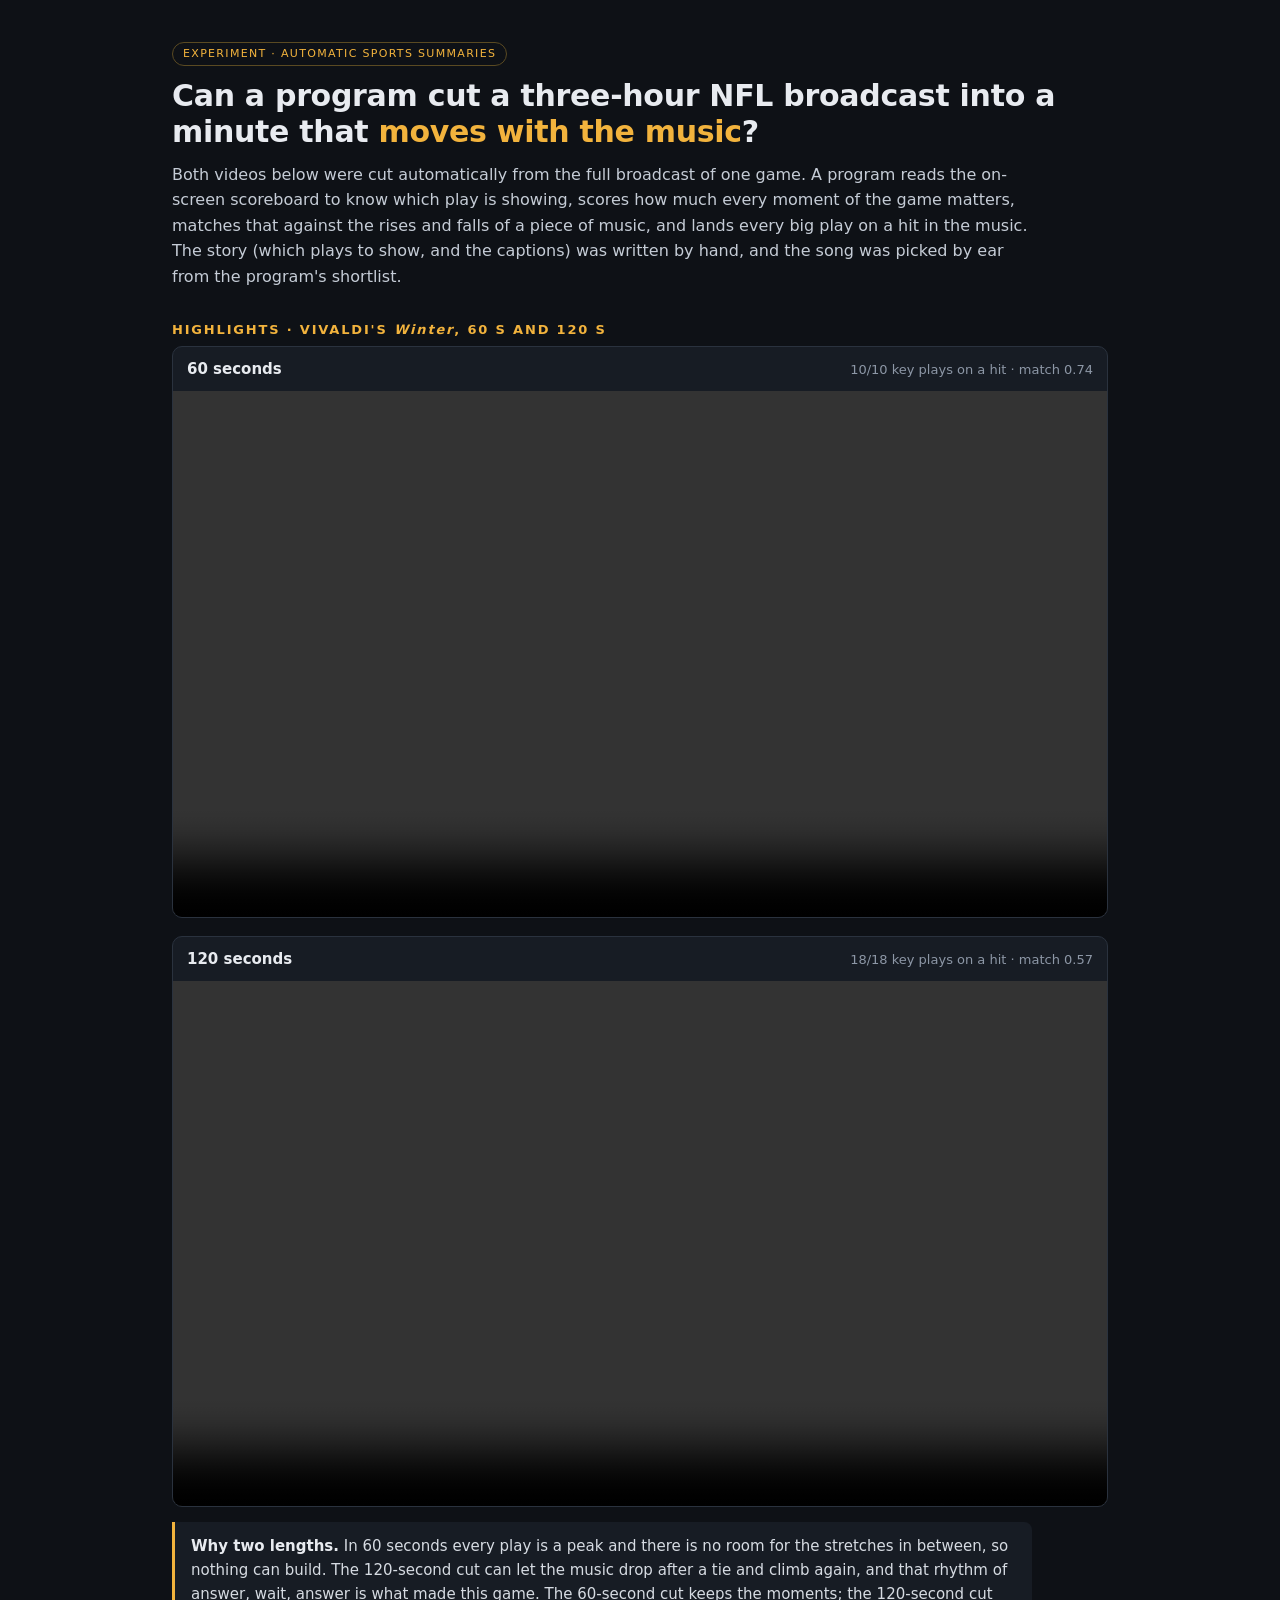
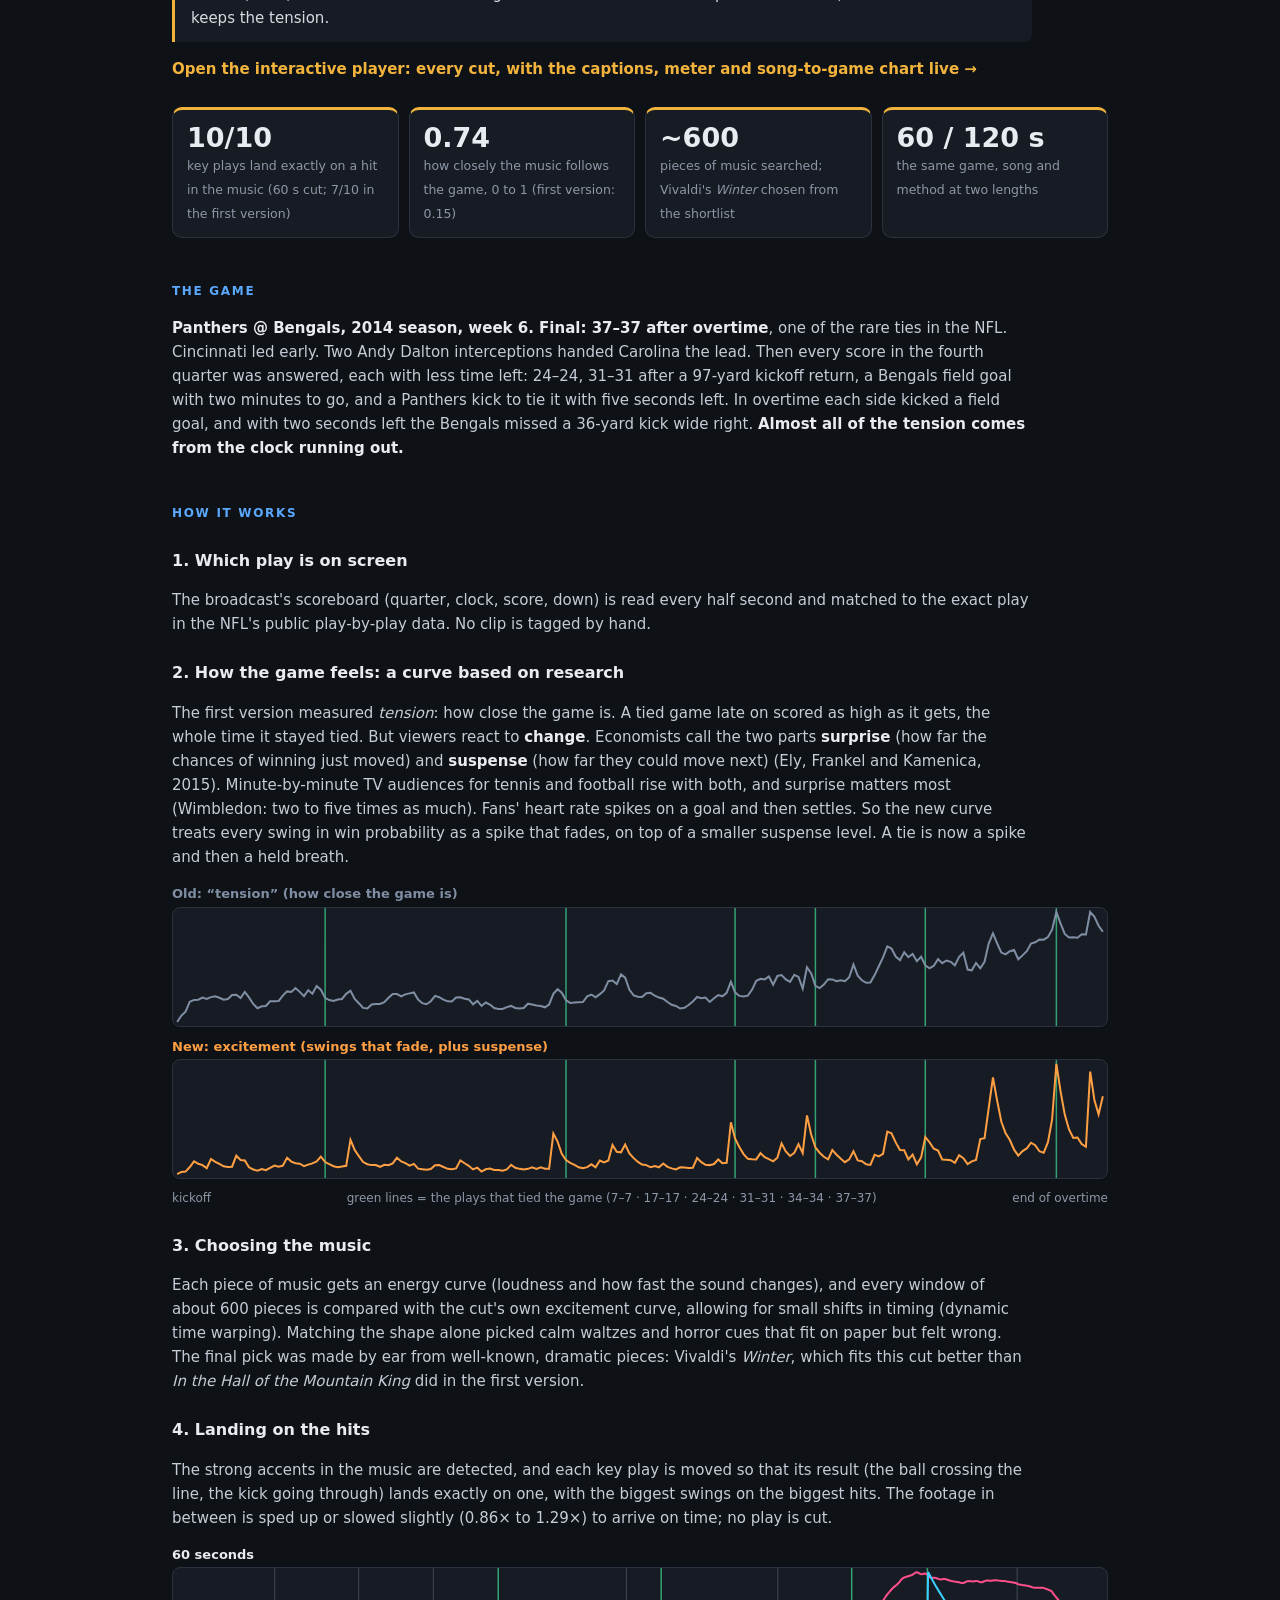
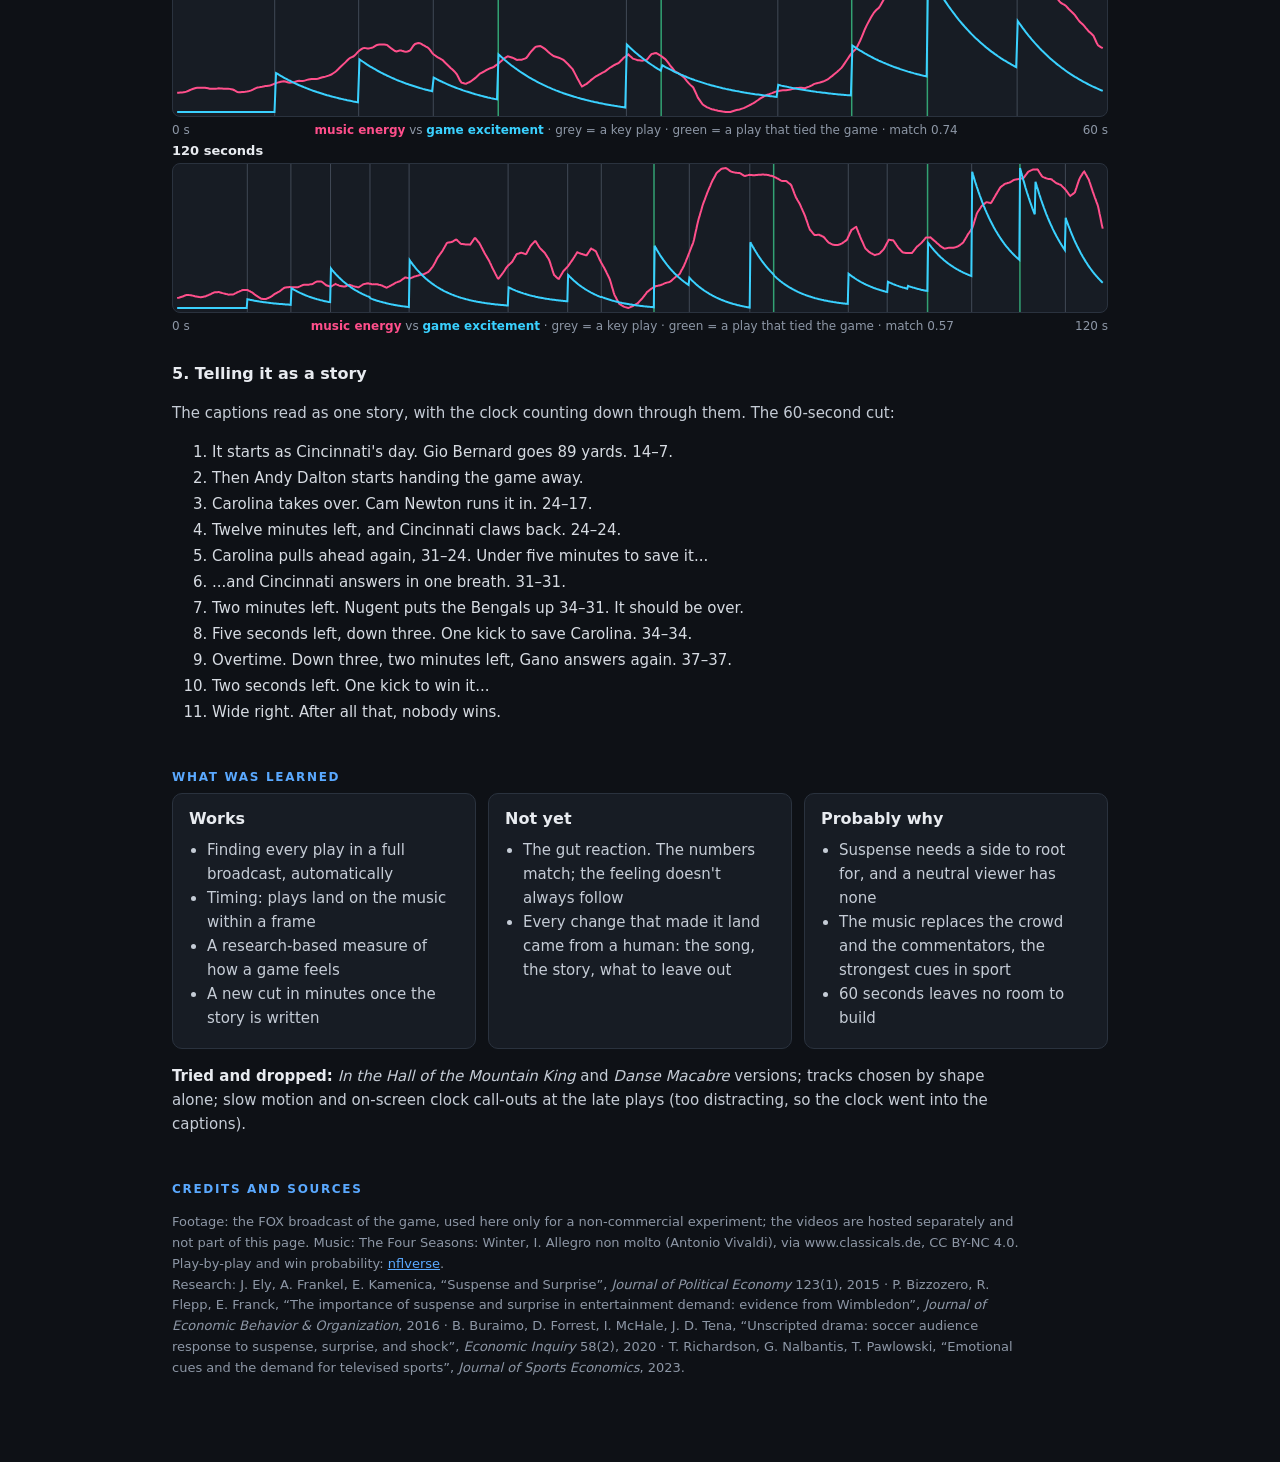
==== commit c79ecd9d: "Publish the demo site: Winter highlights, interactive player Co-Authored-By: Claude Opus 5.5 <norepl" ====
--- a/docs/index.html
+++ b/docs/index.html
@@ -45,8 +45,8 @@
 
 <p class="more"><a href="player/">Open the interactive player: every cut, with the captions, meter and song-to-game chart live →</a></p>
 <div class="tiles">
- <div class="tile"><b>10/10</b><span>key plays land exactly on a hit in the music (60 s cut; 5/10 in the first version)</span></div>
- <div class="tile"><b>0.74</b><span>how closely the music follows the game, 0 to 1 (first version: 0.16)</span></div>
+ <div class="tile"><b>10/10</b><span>key plays land exactly on a hit in the music (60 s cut; 7/10 in the first version)</span></div>
+ <div class="tile"><b>0.74</b><span>how closely the music follows the game, 0 to 1 (first version: 0.15)</span></div>
  <div class="tile"><b>~600</b><span>pieces of music searched; Vivaldi's <i>Winter</i> chosen from the shortlist</span></div>
  <div class="tile"><b>60 / 120 s</b><span>the same game, song and method at two lengths</span></div>
 </div>
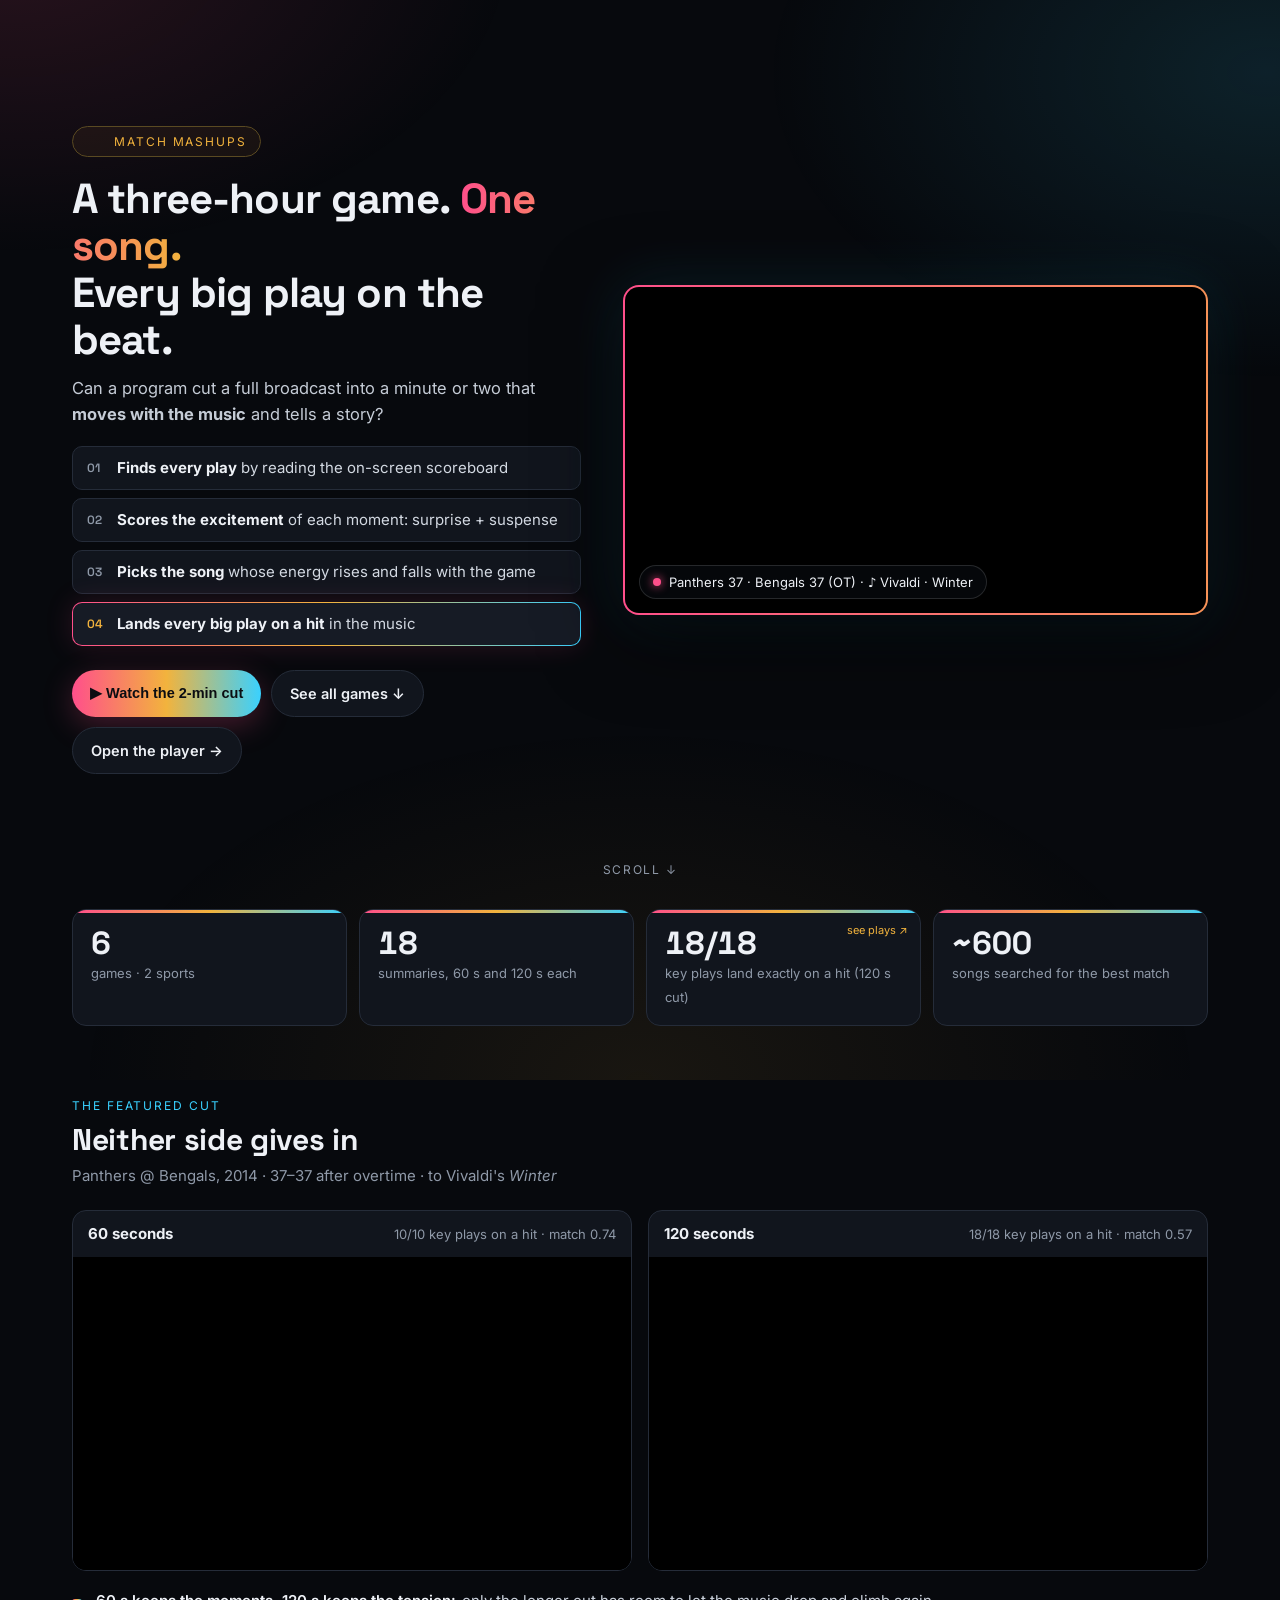
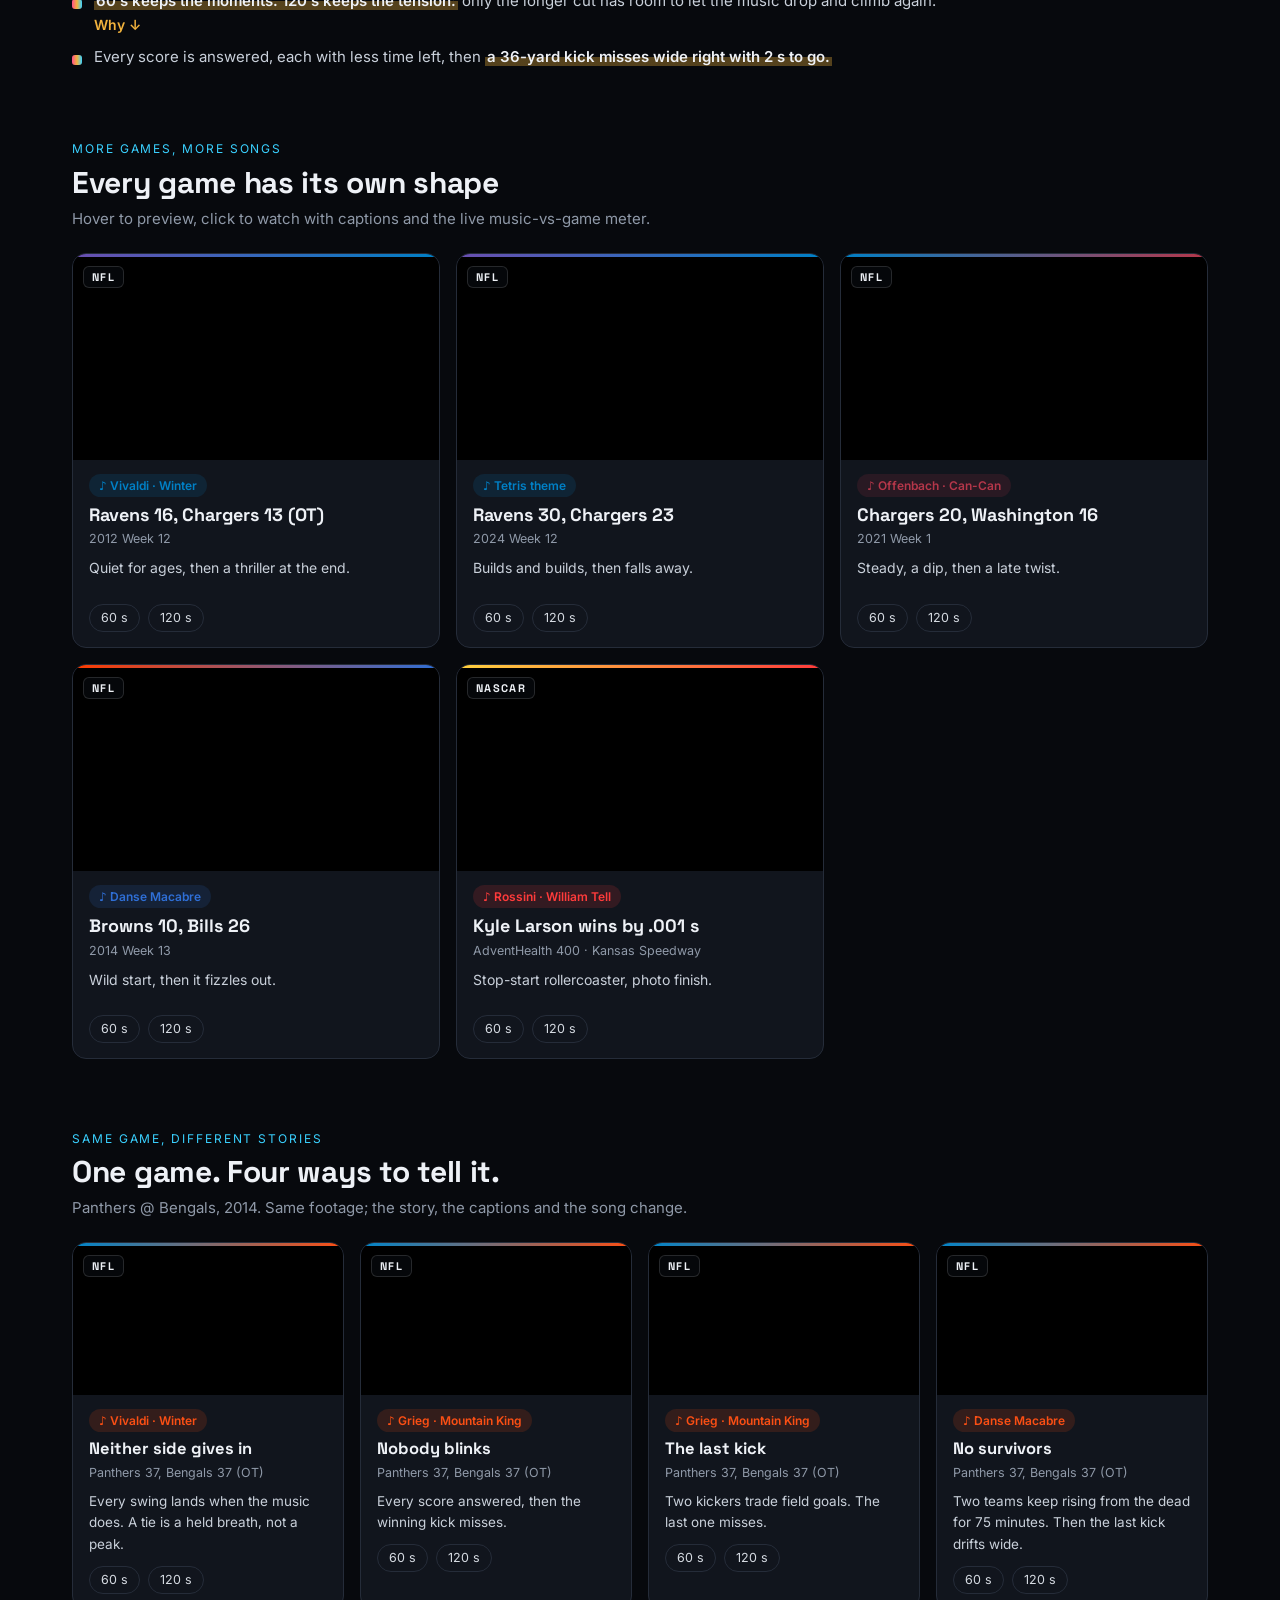
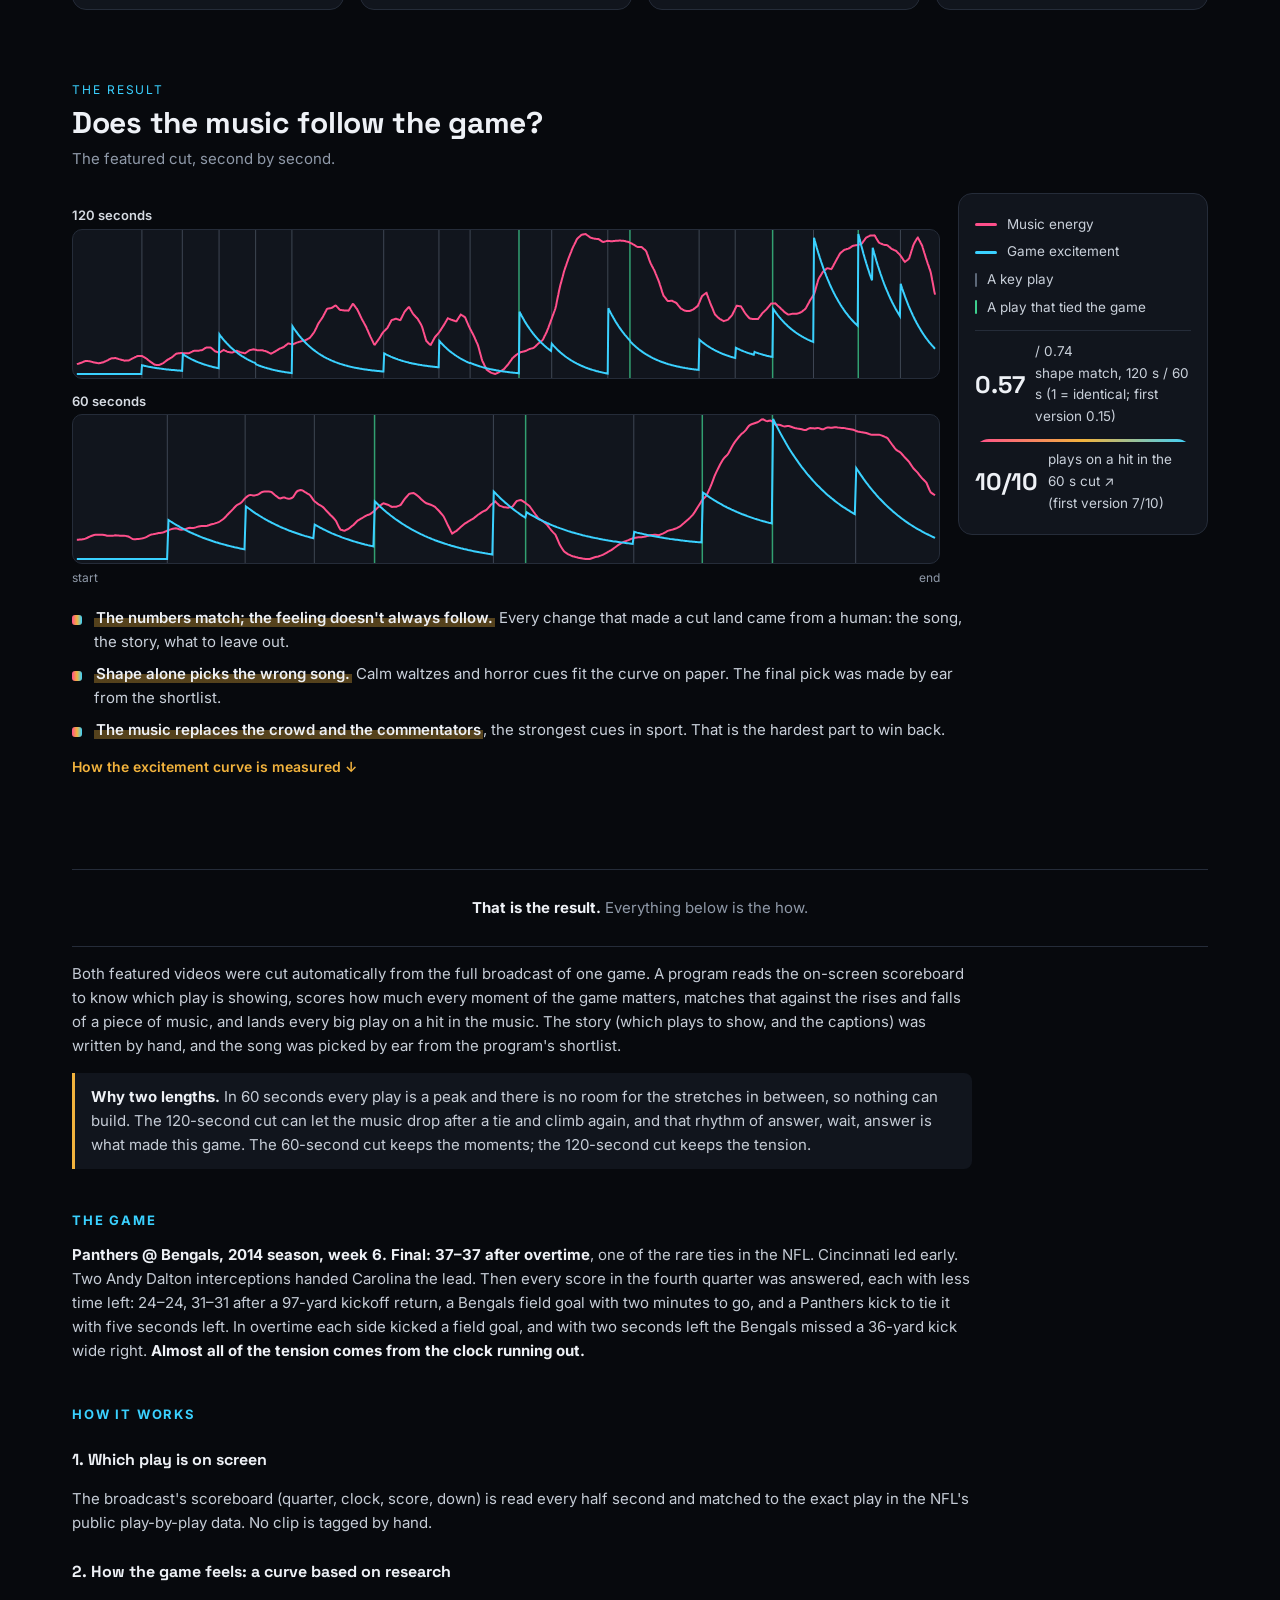
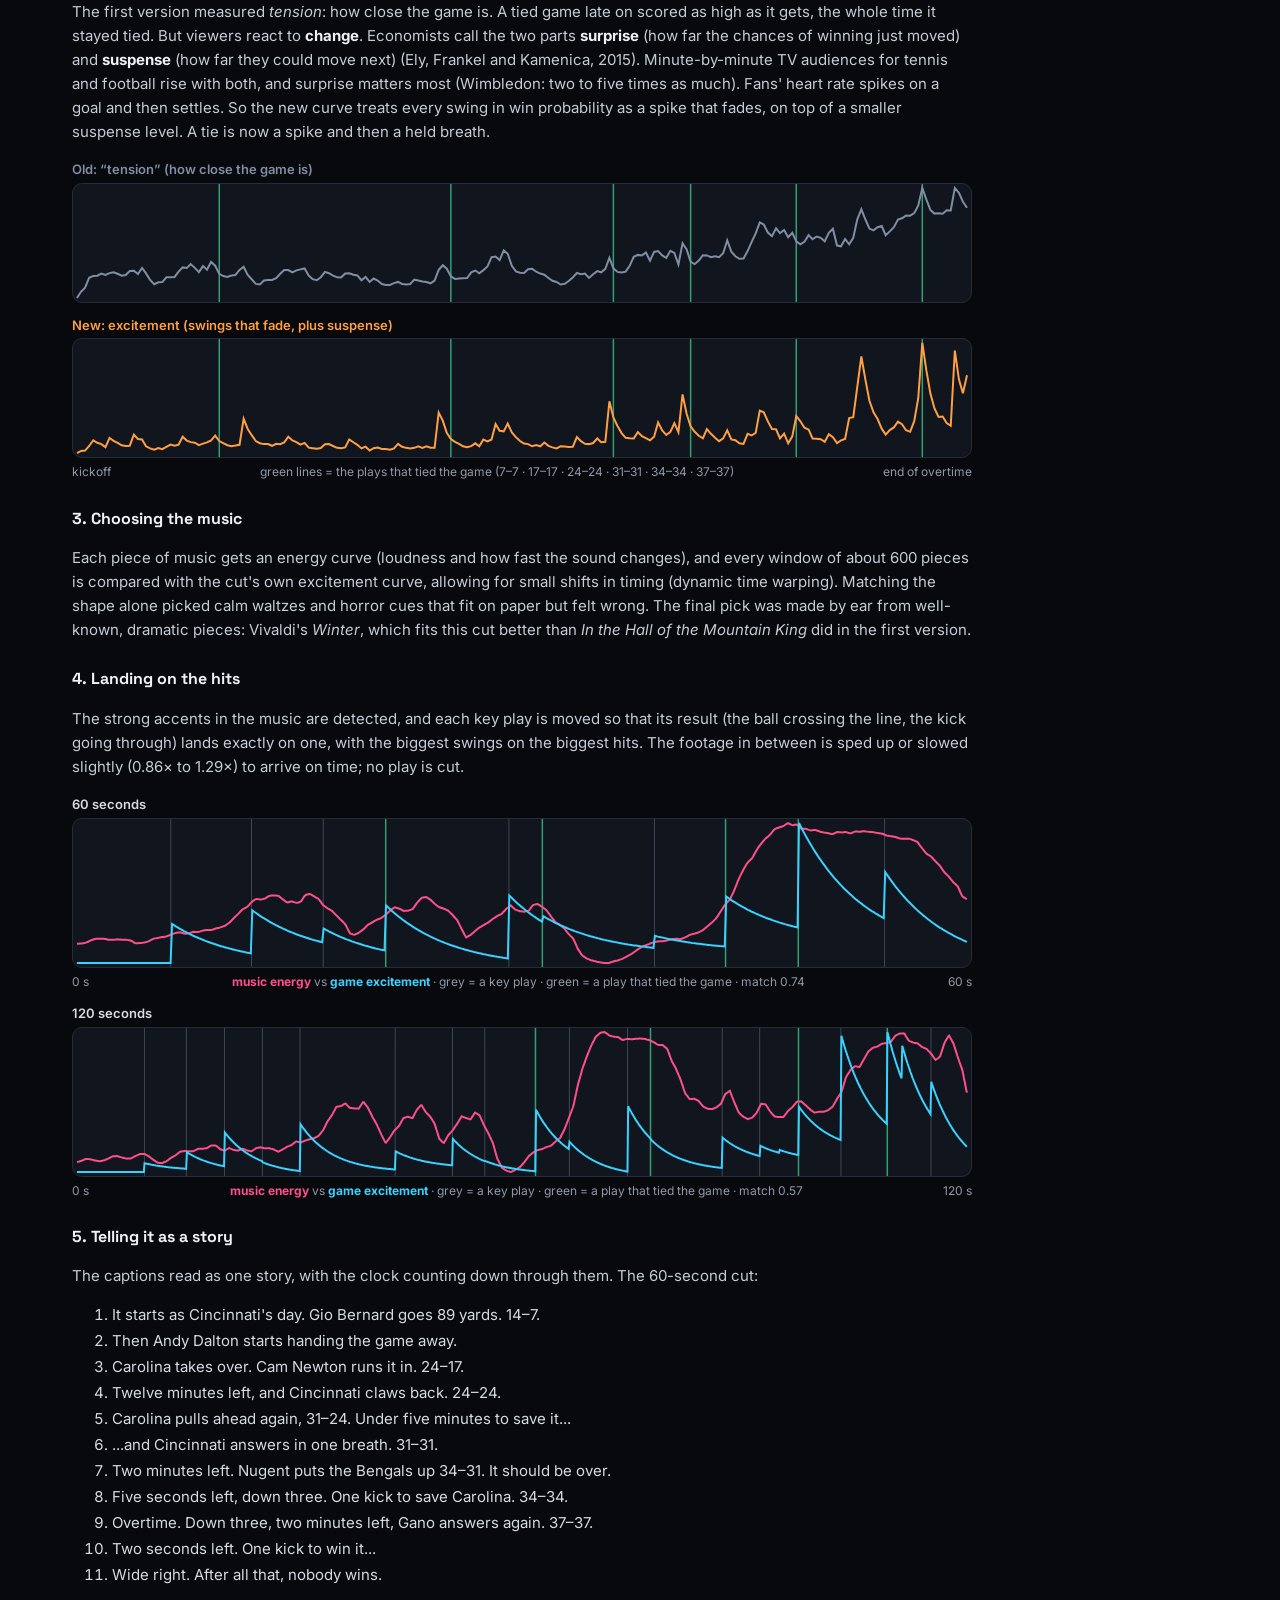
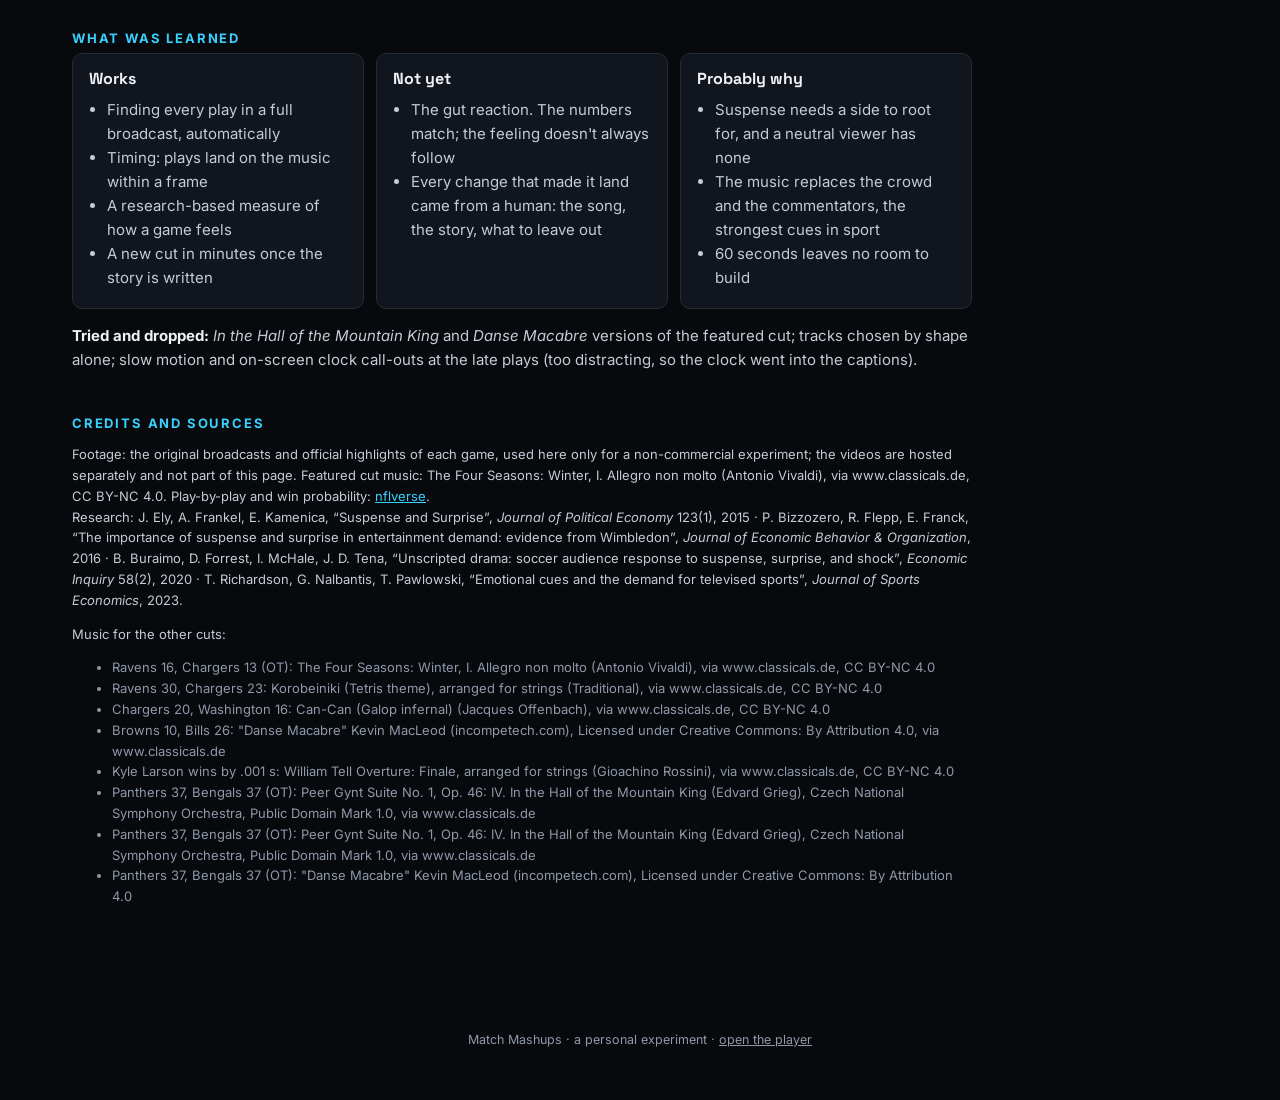
==== commit dcc7ed6b: "Site redesign: hero loop, game cards with previews, same-game stories, drill-down; player data now p" ====
--- a/docs/index.html
+++ b/docs/index.html
@@ -1,55 +1,206 @@
 <!doctype html>
 <html lang="en"><head><meta charset="utf-8"><meta name="viewport" content="width=device-width, initial-scale=1">
-<title>Neither side gives in: a game cut to Vivaldi</title>
+<title>Match Mashups</title>
+<meta name="description" content="A whole game, one song, every big play on the beat: sports broadcasts cut automatically to music.">
+<link rel="preconnect" href="https://fonts.googleapis.com"><link rel="preconnect" href="https://fonts.gstatic.com" crossorigin>
+<link href="https://fonts.googleapis.com/css2?family=Inter:wght@400;600;700&family=Space+Grotesk:wght@500;700&display=swap" rel="stylesheet">
 <style>
-:root{--bg:#0e1116;--panel:#171c24;--line:#2a323e;--fg:#e8ebf0;--mut:#8d97a6;--acc:#f2b33d;--blue:#5aa9ff}
-*{box-sizing:border-box} body{margin:0;background:var(--bg);color:var(--fg);font:15px/1.6 system-ui,-apple-system,"Segoe UI",sans-serif}
-main{max-width:980px;margin:0 auto;padding:40px 22px 70px}
-.tag{display:inline-block;font-size:11px;letter-spacing:.12em;text-transform:uppercase;color:var(--acc);border:1px solid #5a4a22;border-radius:99px;padding:2px 10px;margin-bottom:12px}
-h1{font-size:30px;line-height:1.2;margin:0 0 12px;letter-spacing:-.01em} h1 em{font-style:normal;color:var(--acc)}
-.lede{color:#c5ccd6;font-size:16px;max-width:860px;margin:0}
-h2{font-size:12px;letter-spacing:.14em;text-transform:uppercase;color:var(--blue);margin:44px 0 6px}
-h3{font-size:16px;margin:24px 0 4px} p{max-width:860px;color:#c5ccd6} b{color:var(--fg)}
-.tiles{display:grid;grid-template-columns:repeat(4,1fr);gap:10px;margin:26px 0 0}
-.tile{background:var(--panel);border:1px solid var(--line);border-top:3px solid var(--acc);border-radius:10px;padding:12px 14px}
-.tile b{display:block;font-size:27px;line-height:1.15;font-variant-numeric:tabular-nums} .tile span{color:var(--mut);font-size:12.5px}
-.vids{display:grid;grid-template-columns:1fr;gap:18px}
-.vid{background:var(--panel);border:1px solid var(--line);border-radius:10px;overflow:hidden}
-.vh{display:flex;justify-content:space-between;align-items:baseline;padding:10px 14px} .vh span{color:var(--mut);font-size:13px}
-video,.nov{display:block;width:100%;aspect-ratio:16/9;background:#000} .nov{display:grid;place-items:center;color:var(--mut)}
-.note{border-left:3px solid var(--acc);background:var(--panel);padding:12px 16px;border-radius:0 8px 8px 0;max-width:860px;color:#d6dbe2}
-.ch{margin:10px 0} .cl{font-size:13px;font-weight:600;margin-bottom:2px}
-svg{display:block;width:100%;height:120px;background:var(--panel);border:1px solid var(--line);border-radius:8px}
-svg path{fill:none;stroke-width:2;vector-effect:non-scaling-stroke} .chart svg{height:150px}
-svg line.tie{stroke:#3ecf8e;stroke-width:1.5;opacity:.75;vector-effect:non-scaling-stroke} svg line.beat{stroke:#5d6878;stroke-width:1;opacity:.6;vector-effect:non-scaling-stroke}
+:root{--bg:#07090d;--panel:#11151d;--panel2:#161b25;--line:#252c39;--fg:#eef1f6;--mut:#8f99a8;--acc:#f2b33d;--pink:#ff4f8b;--blue:#3ad1ff;--green:#3ecf8e;
+ --grad:linear-gradient(90deg,#ff4f8b,#f2b33d 50%,#3ad1ff)}
+*{box-sizing:border-box} html{scroll-behavior:smooth}
+body{margin:0;background:var(--bg);color:var(--fg);font:15px/1.6 Inter,system-ui,-apple-system,"Segoe UI",sans-serif;overflow-x:hidden}
+body:before{content:"";position:fixed;inset:-20%;z-index:-1;pointer-events:none;
+ background:radial-gradient(40% 35% at 15% 10%,#ff4f8b22,transparent 70%),radial-gradient(40% 35% at 85% 20%,#3ad1ff1f,transparent 70%),radial-gradient(45% 40% at 50% 100%,#f2b33d14,transparent 70%);
+ animation:drift 18s ease-in-out infinite alternate}
+@keyframes drift{to{transform:translate(3%,-2%) scale(1.06)}}
+a{color:inherit}
+.wrap{max-width:1180px;margin:0 auto;padding:0 22px}
+h1,h2,h3,.num{font-family:"Space Grotesk",Inter,system-ui,sans-serif}
+.grad{background:var(--grad);background-size:200% auto;-webkit-background-clip:text;background-clip:text;color:transparent;animation:shine 6s linear infinite}
+@keyframes shine{to{background-position:200% center}}
+/* hero */
+.hero{min-height:100vh;display:grid;grid-template-columns:1fr 1.15fr;gap:42px;align-items:center;padding:36px 0}
+.tag{display:inline-flex;align-items:center;gap:10px;font-size:12px;letter-spacing:.16em;text-transform:uppercase;color:var(--acc);border:1px solid #5a4a22;background:#f2b33d0d;border-radius:99px;padding:5px 13px}
+.eq{display:inline-flex;gap:2px;align-items:flex-end;height:12px}.eq i{width:3px;background:var(--acc);border-radius:2px;animation:eq 1s ease-in-out infinite}
+.eq i:nth-child(2){animation-delay:-.3s}.eq i:nth-child(3){animation-delay:-.6s}.eq i:nth-child(4){animation-delay:-.15s}
+@keyframes eq{0%,100%{height:3px}50%{height:12px}}
+h1{font-size:clamp(28px,3.4vw,42px);line-height:1.12;margin:18px 0 12px;letter-spacing:-.02em}
+.q{color:#c5ccd6;font-size:16.5px;margin:0 0 18px;max-width:540px}
+ul.how{list-style:none;padding:0;margin:0 0 24px;display:grid;gap:8px}
+ul.how li{display:flex;gap:12px;align-items:center;background:var(--panel);border:1px solid var(--line);border-radius:10px;padding:9px 14px;color:#d3d9e2}
+ul.how li b{color:var(--fg)} ul.how li .n{font:600 12px "Space Grotesk";color:var(--mut);width:18px}
+ul.how li.main{border-color:transparent;background:linear-gradient(var(--panel2),var(--panel2)) padding-box,var(--grad) border-box;box-shadow:0 0 28px #ff4f8b26}
+ul.how li.main .n{color:var(--acc)}
+.cta{display:flex;flex-wrap:wrap;gap:10px}
+.btn{display:inline-flex;align-items:center;gap:8px;padding:11px 18px;border-radius:99px;font-weight:600;text-decoration:none;border:1px solid var(--line);background:var(--panel);cursor:pointer;color:var(--fg);font-size:14.5px;transition:transform .15s,box-shadow .2s}
+.btn:hover{transform:translateY(-2px)} .btn.pri{background:var(--grad);border:0;color:#0b0d12;box-shadow:0 8px 30px #ff4f8b40}
+.screen{position:relative;border-radius:16px;padding:2px;background:var(--grad);background-size:300% 300%;animation:glow 8s ease infinite;box-shadow:0 20px 80px #000a,0 0 60px #3ad1ff22}
+@keyframes glow{50%{background-position:100% 50%}}
+.screen video{display:block;width:100%;border-radius:14px;background:#000;aspect-ratio:16/9;object-fit:cover}
+.chip{position:absolute;left:16px;bottom:16px;background:#07090dcc;backdrop-filter:blur(6px);border:1px solid #ffffff22;border-radius:99px;padding:6px 13px;font-size:13px;display:flex;gap:8px;align-items:center}
+.chip .dot{width:8px;height:8px;border-radius:50%;background:var(--pink);box-shadow:0 0 10px var(--pink);animation:pulse 1.2s infinite}
+@keyframes pulse{50%{opacity:.35}}
+.scrollhint{text-align:center;color:var(--mut);font-size:12px;letter-spacing:.14em;text-transform:uppercase;margin-top:-40px;padding-bottom:20px}
+/* stats */
+.stats{display:grid;grid-template-columns:repeat(4,1fr);gap:12px;margin:10px 0 0}
+.stat{background:var(--panel);border:1px solid var(--line);border-radius:14px;padding:16px 18px;position:relative;overflow:hidden}
+.stat:after{content:"";position:absolute;left:0;top:0;height:3px;width:100%;background:var(--grad)}
+.stat .num{font-size:32px;font-weight:700;line-height:1.1;font-variant-numeric:tabular-nums}
+.stat span{color:var(--mut);font-size:13px} .stat.click{cursor:pointer} .stat.click:hover{border-color:#ff4f8b88}
+.stat .more{position:absolute;right:12px;top:12px;font-size:11px;color:var(--acc)}
+/* sections */
+section{padding:70px 0 0}
+.kicker{font-size:12px;letter-spacing:.16em;text-transform:uppercase;color:var(--blue);margin:0 0 6px}
+h2{font-size:clamp(22px,2.4vw,30px);margin:0 0 6px;letter-spacing:-.01em;line-height:1.2}
+.sub{color:var(--mut);margin:0 0 22px}
+.pair{display:grid;grid-template-columns:1fr 1fr;gap:16px}
+.vid{background:var(--panel);border:1px solid var(--line);border-radius:14px;overflow:hidden}
+.vh{display:flex;justify-content:space-between;align-items:baseline;padding:11px 15px} .vh span{color:var(--mut);font-size:13px}
+.vid video,.nov{display:block;width:100%;aspect-ratio:16/9;background:#000} .nov{display:grid;place-items:center;color:var(--mut)}
+ul.pts{list-style:none;padding:0;margin:18px 0 0;display:grid;gap:8px;max-width:900px}
+ul.pts li{padding-left:22px;position:relative;color:#c9d0da} ul.pts li:before{content:"";position:absolute;left:0;top:.62em;width:10px;height:10px;border-radius:3px;background:var(--grad)}
+mark{background:linear-gradient(transparent 55%,#f2b33d55 55%);color:var(--fg);padding:0 2px;font-weight:600}
+/* cards */
+.grid{display:grid;grid-template-columns:repeat(auto-fill,minmax(300px,1fr));gap:16px}
+.grid.four{grid-template-columns:repeat(4,1fr)}
+.card{background:var(--panel);border:1px solid var(--line);border-radius:14px;overflow:hidden;cursor:pointer;position:relative;transition:transform .2s,box-shadow .25s,border-color .25s}
+.card:before{content:"";position:absolute;inset:0 0 auto 0;height:3px;background:linear-gradient(90deg,var(--c1),var(--c2));z-index:2}
+.card:hover{transform:translateY(-4px);border-color:var(--c2);box-shadow:0 14px 40px #0008,0 0 0 1px var(--c2),0 0 40px color-mix(in srgb,var(--c2) 25%,transparent)}
+.media{position:relative;aspect-ratio:16/9;background:#000;overflow:hidden}
+.media video{width:100%;height:100%;object-fit:cover;display:block;transition:transform .5s}
+.card:hover .media video{transform:scale(1.05)}
+.sport{position:absolute;left:10px;top:12px;font:700 11px "Space Grotesk";letter-spacing:.12em;background:#07090dcc;border:1px solid #ffffff22;padding:3px 8px;border-radius:6px}
+.pl{position:absolute;right:12px;bottom:12px;width:38px;height:38px;border-radius:50%;display:grid;place-items:center;background:#fff;color:#000;font-size:14px;opacity:0;transform:scale(.7);transition:.2s}
+.card:hover .pl{opacity:1;transform:none}
+.body{padding:13px 16px 15px} .body h3{margin:4px 0 0;font-size:18px} .when{color:var(--mut);font-size:12.5px}
+.body p{margin:8px 0 10px;color:#c9d0da;font-size:14px;min-height:2.6em}
+.song{display:inline-block;font-size:12px;font-weight:600;color:var(--c2);background:color-mix(in srgb,var(--c2) 14%,transparent);border-radius:99px;padding:2px 10px}
+.lens{display:flex;gap:8px} .lens a{font-size:12.5px;text-decoration:none;border:1px solid var(--line);border-radius:99px;padding:3px 11px;color:#d6dbe2}
+.lens a:hover{border-color:var(--c2);color:var(--fg)}
+.card.sm .body h3{font-size:16.5px} .card.sm .body p{font-size:13.5px}
+/* results */
+.res{display:grid;grid-template-columns:1fr 250px;gap:18px;align-items:start}
+.legend{background:var(--panel);border:1px solid var(--line);border-radius:14px;padding:14px 16px;font-size:13.5px;color:#c9d0da}
+.legend div{display:flex;gap:10px;align-items:center;margin:6px 0} .legend i{display:inline-block;width:22px;height:3px;border-radius:2px}
+.legend .r{margin-top:12px;padding-top:10px;border-top:1px solid var(--line)} .legend .r b{font:700 24px "Space Grotesk";color:var(--fg)}
+.cl{font-size:13px;font-weight:600;margin:12px 0 3px;color:#d6dbe2}
+svg{display:block;width:100%;height:120px;background:var(--panel);border:1px solid var(--line);border-radius:10px}
+svg path{fill:none;stroke-width:2;vector-effect:non-scaling-stroke} .chart svg,.res svg{height:150px}
+svg line.tie{stroke:var(--green);stroke-width:1.5;opacity:.75;vector-effect:non-scaling-stroke} svg line.beat{stroke:#5d6878;stroke-width:1;opacity:.6;vector-effect:non-scaling-stroke}
 .axis{display:flex;justify-content:space-between;gap:10px;color:var(--mut);font-size:12px;margin-top:4px}
-ol.caps{color:#d6dbe2;max-width:860px} ol.caps li{margin:2px 0}
-.cols{display:grid;grid-template-columns:1fr 1fr 1fr;gap:12px} .card{background:var(--panel);border:1px solid var(--line);border-radius:10px;padding:12px 16px}
-.card h3{margin-top:0} .card ul{padding-left:18px;margin:6px 0;color:#c5ccd6}
-h2.hl{color:var(--acc);font-size:13px;margin-top:30px} h2.hl i{text-transform:none;font-style:italic}
-p.more a{color:var(--acc);font-weight:600;text-decoration:none} p.more a:hover{text-decoration:underline}
+.jump{display:inline-block;margin-top:14px;color:var(--acc);font-weight:600;text-decoration:none;font-size:14px} .jump:hover{text-decoration:underline}
+/* divider + the how */
+.divider{margin:90px 0 0;padding:26px 0;border-top:1px solid var(--line);border-bottom:1px solid var(--line);text-align:center;color:var(--mut);font-size:15px}
+.divider b{color:var(--fg)}
+.howto{max-width:900px;padding-bottom:80px}
+.howto h2{font-size:13px;letter-spacing:.14em;text-transform:uppercase;color:var(--blue);margin:44px 0 6px;font-family:Inter,system-ui,sans-serif}
+.howto h3{font-size:16px;margin:24px 0 4px} .howto p{color:#c5ccd6} .howto b{color:var(--fg)}
+.note{border-left:3px solid var(--acc);background:var(--panel);padding:12px 16px;border-radius:0 8px 8px 0;color:#d6dbe2}
+ol.caps{color:#d6dbe2} ol.caps li{margin:2px 0}
+.cols{display:grid;grid-template-columns:1fr 1fr 1fr;gap:12px} .cols .c{background:var(--panel);border:1px solid var(--line);border-radius:10px;padding:12px 16px}
+.cols .c h3{margin-top:0} .cols .c ul{padding-left:18px;margin:6px 0;color:#c5ccd6}
 .src{font-size:13px;color:var(--mut)} .src a{color:var(--blue)}
-@media (max-width:760px){.tiles,.cols{grid-template-columns:1fr 1fr}}
-</style></head><body><main>
-<div class="tag">Experiment · automatic sports summaries</div>
-<h1>Can a program cut a three-hour NFL broadcast into a minute that <em>moves with the music</em>?</h1>
-<p class="lede">Both videos below were cut automatically from the full broadcast of one game. A program reads the on-screen
+/* drill box */
+dialog{background:var(--panel2);color:var(--fg);border:1px solid var(--line);border-radius:16px;padding:22px 24px;max-width:760px;width:calc(100% - 32px);box-shadow:0 30px 90px #000c}
+dialog::backdrop{background:#000a;backdrop-filter:blur(3px)} dialog h3{margin:0 0 4px;font-size:18px}
+.x{position:absolute;right:14px;top:10px;background:none;border:0;color:var(--mut);font-size:22px;cursor:pointer}
+table.dt{width:100%;border-collapse:collapse;font-size:13.5px} .dt td{padding:6px 8px;border-top:1px solid var(--line)} .dt td:first-child{color:var(--mut);white-space:nowrap;font-variant-numeric:tabular-nums}
+.dt td:last-child{white-space:nowrap;text-align:right;font-weight:600} .dt tr.ok td:last-child{color:var(--green)} .dt tr.no td:last-child{color:var(--pink)}
+.dt i{font-style:normal;font-size:11px;color:var(--green);border:1px solid #3ecf8e66;border-radius:5px;padding:0 5px;margin-left:6px}
+footer{color:var(--mut);font-size:12.5px;text-align:center;padding:30px 0 50px}
+.rv{opacity:0;transform:translateY(18px);transition:opacity .7s,transform .7s} .rv.in{opacity:1;transform:none}
+@media (max-width:900px){.hero{grid-template-columns:1fr;min-height:auto;padding-top:28px}.scrollhint{display:none}.pair,.res{grid-template-columns:1fr}
+ .stats{grid-template-columns:1fr 1fr}.grid.four{grid-template-columns:1fr 1fr}.cols{grid-template-columns:1fr}}
+@media (max-width:560px){.wrap{padding:0 16px}.grid.four{grid-template-columns:1fr}.stat .num{font-size:26px}}
+@media (prefers-reduced-motion:reduce){*,*:before,*:after{animation:none!important;transition:none!important}.rv{opacity:1;transform:none}}
+</style></head><body>
+<div class="wrap">
+
+<header class="hero">
+ <div>
+  <span class="tag"><span class="eq"><i></i><i></i><i></i><i></i></span>Match Mashups</span>
+  <h1>A three-hour game. <span class="grad">One song.</span><br>Every big play on the beat.</h1>
+  <p class="q">Can a program cut a full broadcast into a minute or two that <b>moves with the music</b> and tells a story?</p>
+  <ul class="how">
+   <li><span class="n">01</span><span><b>Finds every play</b> by reading the on-screen scoreboard</span></li>
+   <li><span class="n">02</span><span><b>Scores the excitement</b> of each moment: surprise + suspense</span></li>
+   <li><span class="n">03</span><span><b>Picks the song</b> whose energy rises and falls with the game</span></li>
+   <li class="main"><span class="n">04</span><span><b>Lands every big play on a hit</b> in the music</span></li>
+  </ul>
+  <div class="cta"><button class="btn pri" id="watch120">▶ Watch the 2-min cut</button>
+   <a class="btn" href="#games">See all games ↓</a><a class="btn" href="player/">Open the player →</a></div>
+ </div>
+ <div class="screen"><video autoplay muted loop playsinline poster="https://github.com/atharva-729/match-mashups/releases/download/media-v1/hero_poster.jpg" src="https://github.com/atharva-729/match-mashups/releases/download/media-v1/hero_loop.mp4"></video>
+  <span class="chip"><span class="dot"></span>Panthers 37 · Bengals 37 (OT) · ♪ Vivaldi · Winter</span></div>
+</header>
+<div class="scrollhint">scroll ↓</div>
+
+<div class="stats rv">
+ <div class="stat"><div class="num" data-to="6">6</div><span>games · 2 sports</span></div>
+ <div class="stat"><div class="num" data-to="18">18</div><span>summaries, 60 s and 120 s each</span></div>
+ <div class="stat click" data-drill="drill120"><span class="more">see plays ↗</span><div class="num">18/18</div><span>key plays land exactly on a hit (120 s cut)</span></div>
+ <div class="stat"><div class="num" data-to="600" data-pre="~">~600</div><span>songs searched for the best match</span></div>
+</div>
+
+<section id="watch" class="rv">
+ <p class="kicker">The featured cut</p>
+ <h2>Neither side gives in</h2>
+ <p class="sub">Panthers @ Bengals, 2014 · 37–37 after overtime · to Vivaldi's <i>Winter</i></p>
+ <div class="pair"><div class="vid"><div class="vh"><b>60 seconds</b><span>10/10 key plays on a hit · match 0.74</span></div><video id="v60" controls preload="metadata" playsinline poster="https://github.com/atharva-729/match-mashups/releases/download/media-v1/hero_poster.jpg" src="https://github.com/atharva-729/match-mashups/releases/download/media-v1/Panthers-Bengals_Winter_60s_1080p.mp4"></video></div><div class="vid"><div class="vh"><b>120 seconds</b><span>18/18 key plays on a hit · match 0.57</span></div><video id="v120" controls preload="metadata" playsinline poster="https://github.com/atharva-729/match-mashups/releases/download/media-v1/hero_poster.jpg" src="https://github.com/atharva-729/match-mashups/releases/download/media-v1/Panthers-Bengals_Winter_120s_1080p.mp4"></video></div></div>
+ <ul class="pts">
+  <li><mark>60 s keeps the moments. 120 s keeps the tension:</mark> only the longer cut has room to let the music drop and climb again. <a class="jump" style="margin:0" href="#how">Why ↓</a></li>
+  <li>Every score is answered, each with less time left, then <mark>a 36-yard kick misses wide right with 2 s to go.</mark></li>
+ </ul>
+</section>
+
+<section id="games" class="rv">
+ <p class="kicker">More games, more songs</p>
+ <h2>Every game has its own shape</h2>
+ <p class="sub">Hover to preview, click to watch with captions and the live music-vs-game meter.</p>
+ <div class="grid"><div class="card" data-href="player/#/play/nfl_winter_bal_sd/120" style="--c1:#6A4FB0;--c2:#0080C6"><div class="media"><video muted loop playsinline preload="none" poster="https://github.com/atharva-729/match-mashups/releases/download/media-v1/poster_nfl_winter_bal_sd.jpg" data-src="https://github.com/atharva-729/match-mashups/releases/download/media-v1/preview_nfl_winter_bal_sd.mp4"></video><span class="sport">NFL</span><span class="pl">▶</span></div><div class="body"><div class="song">♪ Vivaldi · Winter</div><h3>Ravens 16, Chargers 13 (OT)</h3><div class="when">2012 Week 12</div><p>Quiet for ages, then a thriller at the end.</p><div class="lens"><a href="player/#/play/nfl_winter_bal_sd/60">60 s</a><a href="player/#/play/nfl_winter_bal_sd/120">120 s</a></div></div></div><div class="card" data-href="player/#/play/nfl_tetris_bal_lac/120" style="--c1:#6A4FB0;--c2:#0080C6"><div class="media"><video muted loop playsinline preload="none" poster="https://github.com/atharva-729/match-mashups/releases/download/media-v1/poster_nfl_tetris_bal_lac.jpg" data-src="https://github.com/atharva-729/match-mashups/releases/download/media-v1/preview_nfl_tetris_bal_lac.mp4"></video><span class="sport">NFL</span><span class="pl">▶</span></div><div class="body"><div class="song">♪ Tetris theme</div><h3>Ravens 30, Chargers 23</h3><div class="when">2024 Week 12</div><p>Builds and builds, then falls away.</p><div class="lens"><a href="player/#/play/nfl_tetris_bal_lac/60">60 s</a><a href="player/#/play/nfl_tetris_bal_lac/120">120 s</a></div></div></div><div class="card" data-href="player/#/play/nfl_cancan_lac_was/120" style="--c1:#0080C6;--c2:#B5374A"><div class="media"><video muted loop playsinline preload="none" poster="https://github.com/atharva-729/match-mashups/releases/download/media-v1/poster_nfl_cancan_lac_was.jpg" data-src="https://github.com/atharva-729/match-mashups/releases/download/media-v1/preview_nfl_cancan_lac_was.mp4"></video><span class="sport">NFL</span><span class="pl">▶</span></div><div class="body"><div class="song">♪ Offenbach · Can-Can</div><h3>Chargers 20, Washington 16</h3><div class="when">2021 Week 1</div><p>Steady, a dip, then a late twist.</p><div class="lens"><a href="player/#/play/nfl_cancan_lac_was/60">60 s</a><a href="player/#/play/nfl_cancan_lac_was/120">120 s</a></div></div></div><div class="card" data-href="player/#/play/nfl_danse_macabre/120" style="--c1:#FF3C00;--c2:#2F6FD6"><div class="media"><video muted loop playsinline preload="none" poster="https://github.com/atharva-729/match-mashups/releases/download/media-v1/poster_nfl_danse_macabre.jpg" data-src="https://github.com/atharva-729/match-mashups/releases/download/media-v1/preview_nfl_danse_macabre.mp4"></video><span class="sport">NFL</span><span class="pl">▶</span></div><div class="body"><div class="song">♪ Danse Macabre</div><h3>Browns 10, Bills 26</h3><div class="when">2014 Week 13</div><p>Wild start, then it fizzles out.</p><div class="lens"><a href="player/#/play/nfl_danse_macabre/60">60 s</a><a href="player/#/play/nfl_danse_macabre/120">120 s</a></div></div></div><div class="card" data-href="player/#/play/nascar_kansas_2024/120" style="--c1:#ffd23f;--c2:#ff3b3b"><div class="media"><video muted loop playsinline preload="none" poster="https://github.com/atharva-729/match-mashups/releases/download/media-v1/poster_nascar_kansas_2024.jpg" data-src="https://github.com/atharva-729/match-mashups/releases/download/media-v1/preview_nascar_kansas_2024.mp4"></video><span class="sport">NASCAR</span><span class="pl">▶</span></div><div class="body"><div class="song">♪ Rossini · William Tell</div><h3>Kyle Larson wins by .001 s</h3><div class="when">AdventHealth 400 · Kansas Speedway</div><p>Stop-start rollercoaster, photo finish.</p><div class="lens"><a href="player/#/play/nascar_kansas_2024/60">60 s</a><a href="player/#/play/nascar_kansas_2024/120">120 s</a></div></div></div></div>
+</section>
+
+<section class="rv">
+ <p class="kicker">Same game, different stories</p>
+ <h2>One game. Four ways to tell it.</h2>
+ <p class="sub">Panthers @ Bengals, 2014. Same footage; the story, the captions and the song change.</p>
+ <div class="grid four"><div class="card sm" data-href="player/#/play/nfl_car_cin_excite/120" style="--c1:#0085CA;--c2:#FB4F14"><div class="media"><video muted loop playsinline preload="none" poster="https://github.com/atharva-729/match-mashups/releases/download/media-v1/poster_nfl_car_cin_excite.jpg" data-src="https://github.com/atharva-729/match-mashups/releases/download/media-v1/preview_nfl_car_cin_excite.mp4"></video><span class="sport">NFL</span><span class="pl">▶</span></div><div class="body"><div class="song">♪ Vivaldi · Winter</div><h3>Neither side gives in</h3><div class="when">Panthers 37, Bengals 37 (OT)</div><p>Every swing lands when the music does. A tie is a held breath, not a peak.</p><div class="lens"><a href="player/#/play/nfl_car_cin_excite/60">60 s</a><a href="player/#/play/nfl_car_cin_excite/120">120 s</a></div></div></div><div class="card sm" data-href="player/#/play/nfl_car_cin_blink/120" style="--c1:#0085CA;--c2:#FB4F14"><div class="media"><video muted loop playsinline preload="none" poster="https://github.com/atharva-729/match-mashups/releases/download/media-v1/poster_nfl_car_cin_blink.jpg" data-src="https://github.com/atharva-729/match-mashups/releases/download/media-v1/preview_nfl_car_cin_blink.mp4"></video><span class="sport">NFL</span><span class="pl">▶</span></div><div class="body"><div class="song">♪ Grieg · Mountain King</div><h3>Nobody blinks</h3><div class="when">Panthers 37, Bengals 37 (OT)</div><p>Every score answered, then the winning kick misses.</p><div class="lens"><a href="player/#/play/nfl_car_cin_blink/60">60 s</a><a href="player/#/play/nfl_car_cin_blink/120">120 s</a></div></div></div><div class="card sm" data-href="player/#/play/nfl_car_cin_kick/120" style="--c1:#0085CA;--c2:#FB4F14"><div class="media"><video muted loop playsinline preload="none" poster="https://github.com/atharva-729/match-mashups/releases/download/media-v1/poster_nfl_car_cin_kick.jpg" data-src="https://github.com/atharva-729/match-mashups/releases/download/media-v1/preview_nfl_car_cin_kick.mp4"></video><span class="sport">NFL</span><span class="pl">▶</span></div><div class="body"><div class="song">♪ Grieg · Mountain King</div><h3>The last kick</h3><div class="when">Panthers 37, Bengals 37 (OT)</div><p>Two kickers trade field goals. The last one misses.</p><div class="lens"><a href="player/#/play/nfl_car_cin_kick/60">60 s</a><a href="player/#/play/nfl_car_cin_kick/120">120 s</a></div></div></div><div class="card sm" data-href="player/#/play/nfl_car_cin_drama/120" style="--c1:#0085CA;--c2:#FB4F14"><div class="media"><video muted loop playsinline preload="none" poster="https://github.com/atharva-729/match-mashups/releases/download/media-v1/poster_nfl_car_cin_drama.jpg" data-src="https://github.com/atharva-729/match-mashups/releases/download/media-v1/preview_nfl_car_cin_drama.mp4"></video><span class="sport">NFL</span><span class="pl">▶</span></div><div class="body"><div class="song">♪ Danse Macabre</div><h3>No survivors</h3><div class="when">Panthers 37, Bengals 37 (OT)</div><p>Two teams keep rising from the dead for 75 minutes. Then the last kick drifts wide.</p><div class="lens"><a href="player/#/play/nfl_car_cin_drama/60">60 s</a><a href="player/#/play/nfl_car_cin_drama/120">120 s</a></div></div></div></div>
+</section>
+
+<section id="results" class="rv">
+ <p class="kicker">The result</p>
+ <h2>Does the music follow the game?</h2>
+ <p class="sub">The featured cut, second by second.</p>
+ <div class="res">
+  <div><div class="cl">120 seconds</div><svg viewBox="0 0 900 150" preserveAspectRatio="none"><line x1="71.6" y1="0" x2="71.6" y2="150" class="beat"/><line x1="113.6" y1="0" x2="113.6" y2="150" class="beat"/><line x1="151.8" y1="0" x2="151.8" y2="150" class="beat"/><line x1="189.8" y1="0" x2="189.8" y2="150" class="beat"/><line x1="227.5" y1="0" x2="227.5" y2="150" class="beat"/><line x1="322.9" y1="0" x2="322.9" y2="150" class="beat"/><line x1="380.3" y1="0" x2="380.3" y2="150" class="beat"/><line x1="412.7" y1="0" x2="412.7" y2="150" class="beat"/><line x1="463.5" y1="0" x2="463.5" y2="150" class="tie"/><line x1="497.5" y1="0" x2="497.5" y2="150" class="beat"/><line x1="555.8" y1="0" x2="555.8" y2="150" class="beat"/><line x1="578.8" y1="0" x2="578.8" y2="150" class="tie"/><line x1="650.7" y1="0" x2="650.7" y2="150" class="beat"/><line x1="688.2" y1="0" x2="688.2" y2="150" class="beat"/><line x1="727.1" y1="0" x2="727.1" y2="150" class="tie"/><line x1="769.6" y1="0" x2="769.6" y2="150" class="beat"/><line x1="816.1" y1="0" x2="816.1" y2="150" class="tie"/><line x1="859.9" y1="0" x2="859.9" y2="150" class="beat"/><path d="M4.0,135.9 L4.7,135.7 L5.5,135.5 L6.2,135.3 L7.0,135.0 L7.7,134.8 L8.5,134.6 L9.2,134.3 L10.0,134.0 L10.7,133.6 L11.4,133.3 L12.2,133.0 L12.9,132.7 L13.7,132.7 L14.4,132.8 L15.2,132.8 L15.9,132.9 L16.7,133.0 L17.4,133.1 L18.1,133.2 L18.9,133.4 L19.6,133.6 L20.4,133.8 L21.1,134.0 L21.9,134.2 L22.6,134.3 L23.4,134.5 L24.1,134.6 L24.8,134.7 L25.6,134.9 L26.3,135.0 L27.1,135.0 L27.8,134.8 L28.6,134.7 L29.3,134.5 L30.1,134.4 L30.8,134.3 L31.5,134.0 L32.3,133.7 L33.0,133.3 L33.8,133.0 L34.5,132.7 L35.3,132.3 L36.0,132.0 L36.8,131.6 L37.5,131.2 L38.2,130.8 L39.0,130.5 L39.7,130.1 L40.5,129.9 L41.2,129.9 L42.0,129.9 L42.7,129.9 L43.5,129.8 L44.2,129.8 L44.9,130.0 L45.7,130.2 L46.4,130.4 L47.2,130.7 L47.9,130.9 L48.7,131.1 L49.4,131.3 L50.2,131.5 L50.9,131.7 L51.6,131.9 L52.4,132.1 L53.1,132.3 L53.9,132.4 L54.6,132.3 L55.4,132.3 L56.1,132.3 L56.9,132.3 L57.6,132.2 L58.3,132.0 L59.1,131.6 L59.8,131.2 L60.6,130.8 L61.3,130.4 L62.1,130.0 L62.8,129.6 L63.6,129.3 L64.3,129.0 L65.0,128.6 L65.8,128.3 L66.5,128.0 L67.3,127.8 L68.0,127.8 L68.8,127.7 L69.5,127.7 L70.3,127.6 L71.0,127.6 L71.7,127.7 L72.5,128.1 L73.2,128.5 L74.0,128.9 L74.7,129.4 L75.5,129.8 L76.2,130.2 L77.0,130.8 L77.7,131.4 L78.4,132.0 L79.2,132.6 L79.9,133.2 L80.7,133.7 L81.4,134.2 L82.2,134.7 L82.9,135.2 L83.7,135.7 L84.4,136.2 L85.1,136.5 L85.9,136.6 L86.6,136.7 L87.4,136.7 L88.1,136.8 L88.9,136.9 L89.6,136.8 L90.4,136.4 L91.1,136.1 L91.8,135.8 L92.6,135.4 L93.3,135.1 L94.1,134.7 L94.8,134.1 L95.6,133.6 L96.3,133.0 L97.1,132.4 L97.8,131.9 L98.5,131.4 L99.3,131.0 L100.0,130.6 L100.8,130.2 L101.5,129.7 L102.3,129.3 L103.0,128.9 L103.8,128.3 L104.5,127.6 L105.2,127.0 L106.0,126.4 L106.7,125.8 L107.5,125.4 L108.2,125.2 L109.0,125.1 L109.7,125.0 L110.5,124.9 L111.2,124.8 L111.9,124.7 L112.7,124.7 L113.4,124.8 L114.2,124.8 L114.9,124.8 L115.7,124.8 L116.4,124.8 L117.2,124.8 L117.9,124.8 L118.7,124.8 L119.4,124.8 L120.1,124.8 L120.9,124.7 L121.6,124.3 L122.4,124.0 L123.1,123.6 L123.9,123.2 L124.6,122.8 L125.4,122.6 L126.1,122.5 L126.8,122.5 L127.6,122.5 L128.3,122.5 L129.1,122.4 L129.8,122.4 L130.6,122.3 L131.3,122.2 L132.1,122.0 L132.8,121.9 L133.5,121.8 L134.3,121.6 L135.0,121.2 L135.8,120.7 L136.5,120.3 L137.3,119.8 L138.0,119.4 L138.8,119.0 L139.5,119.0 L140.2,119.0 L141.0,119.0 L141.7,119.0 L142.5,119.0 L143.2,119.2 L144.0,119.8 L144.7,120.4 L145.5,121.1 L146.2,121.7 L146.9,122.3 L147.7,122.9 L148.4,123.2 L149.2,123.4 L149.9,123.7 L150.7,123.9 L151.4,124.2 L152.2,124.3 L152.9,123.9 L153.6,123.4 L154.4,122.9 L155.1,122.4 L155.9,122.0 L156.6,121.6 L157.4,122.0 L158.1,122.3 L158.9,122.6 L159.6,123.0 L160.3,123.3 L161.1,123.6 L161.8,123.7 L162.6,123.8 L163.3,123.9 L164.1,124.1 L164.8,124.2 L165.6,124.2 L166.3,123.9 L167.0,123.6 L167.8,123.3 L168.5,123.0 L169.3,122.7 L170.0,122.5 L170.8,122.7 L171.5,123.0 L172.3,123.2 L173.0,123.5 L173.7,123.8 L174.5,124.0 L175.2,124.2 L176.0,124.3 L176.7,124.5 L177.5,124.7 L178.2,124.8 L179.0,124.9 L179.7,124.4 L180.4,123.9 L181.2,123.4 L181.9,122.9 L182.7,122.4 L183.4,121.9 L184.2,121.7 L184.9,121.5 L185.7,121.4 L186.4,121.2 L187.1,121.0 L187.9,120.9 L188.6,121.1 L189.4,121.3 L190.1,121.4 L190.9,121.6 L191.6,121.8 L192.4,122.0 L193.1,122.0 L193.8,122.0 L194.6,121.9 L195.3,121.9 L196.1,121.9 L196.8,121.9 L197.6,122.1 L198.3,122.3 L199.1,122.5 L199.8,122.7 L200.5,122.9 L201.3,123.1 L202.0,123.5 L202.8,123.9 L203.5,124.3 L204.3,124.6 L205.0,125.0 L205.8,125.4 L206.5,125.0 L207.2,124.6 L208.0,124.2 L208.7,123.8 L209.5,123.4 L210.2,123.0 L211.0,122.6 L211.7,122.1 L212.5,121.7 L213.2,121.2 L213.9,120.8 L214.7,120.3 L215.4,120.0 L216.2,119.7 L216.9,119.4 L217.7,119.1 L218.4,118.8 L219.2,118.5 L219.9,117.9 L220.6,117.3 L221.4,116.7 L222.1,116.1 L222.9,115.6 L223.6,115.0 L224.4,115.1 L225.1,115.3 L225.9,115.4 L226.6,115.6 L227.3,115.8 L228.1,116.0 L228.8,115.8 L229.6,115.4 L230.3,115.1 L231.1,114.8 L231.8,114.4 L232.6,114.1 L233.3,113.9 L234.0,113.7 L234.8,113.4 L235.5,113.2 L236.3,113.0 L237.0,112.8 L237.8,112.6 L238.5,112.4 L239.3,112.2 L240.0,112.0 L240.7,111.9 L241.5,111.7 L242.2,111.3 L243.0,111.0 L243.7,110.6 L244.5,110.2 L245.2,109.8 L246.0,109.4 L246.7,108.6 L247.4,107.7 L248.2,106.7 L248.9,105.8 L249.7,104.8 L250.4,103.9 L251.2,102.5 L251.9,101.0 L252.7,99.6 L253.4,98.1 L254.1,96.6 L254.9,95.1 L255.6,93.9 L256.4,92.8 L257.1,91.7 L257.9,90.7 L258.6,89.6 L259.4,88.5 L260.1,87.2 L260.8,85.8 L261.6,84.4 L262.3,83.0 L263.1,81.6 L263.8,80.2 L264.6,79.7 L265.3,79.6 L266.1,79.5 L266.8,79.4 L267.5,79.3 L268.3,79.2 L269.0,78.8 L269.8,78.4 L270.5,77.9 L271.3,77.5 L272.0,77.0 L272.8,76.6 L273.5,76.9 L274.2,77.7 L275.0,78.4 L275.7,79.2 L276.5,80.0 L277.2,80.7 L278.0,81.0 L278.7,81.1 L279.5,81.2 L280.2,81.3 L280.9,81.4 L281.7,81.5 L282.4,81.5 L283.2,81.6 L283.9,81.6 L284.7,81.6 L285.4,81.6 L286.2,81.7 L286.9,80.9 L287.6,79.8 L288.4,78.6 L289.1,77.5 L289.9,76.3 L290.6,75.2 L291.4,75.3 L292.1,76.2 L292.9,77.2 L293.6,78.1 L294.3,79.1 L295.1,80.0 L295.8,81.3 L296.6,82.8 L297.3,84.4 L298.1,85.9 L298.8,87.4 L299.6,89.0 L300.3,90.4 L301.0,91.7 L301.8,93.0 L302.5,94.4 L303.3,95.7 L304.0,97.0 L304.8,98.5 L305.5,100.2 L306.3,101.8 L307.0,103.5 L307.7,105.1 L308.5,106.8 L309.2,108.3 L310.0,109.8 L310.7,111.4 L311.5,112.9 L312.2,114.4 L313.0,115.9 L313.7,116.1 L314.4,115.1 L315.2,114.1 L315.9,113.1 L316.7,112.1 L317.4,111.1 L318.2,110.0 L318.9,108.9 L319.7,107.7 L320.4,106.5 L321.1,105.3 L321.9,104.2 L322.6,103.2 L323.4,102.5 L324.1,101.8 L324.9,101.1 L325.6,100.4 L326.4,99.7 L327.1,98.7 L327.8,97.3 L328.6,96.0 L329.3,94.6 L330.1,93.3 L330.8,91.9 L331.6,91.1 L332.3,90.9 L333.1,90.7 L333.8,90.5 L334.5,90.2 L335.3,90.0 L336.0,90.0 L336.8,90.3 L337.5,90.5 L338.3,90.8 L339.0,91.1 L339.8,91.3 L340.5,90.9 L341.2,89.4 L342.0,87.9 L342.7,86.5 L343.5,85.0 L344.2,83.6 L345.0,82.4 L345.7,81.6 L346.5,80.7 L347.2,79.9 L348.0,79.1 L348.7,78.3 L349.4,78.3 L350.2,79.6 L350.9,80.8 L351.7,82.1 L352.4,83.3 L353.2,84.6 L353.9,85.6 L354.7,86.4 L355.4,87.1 L356.1,87.9 L356.9,88.7 L357.6,89.4 L358.4,90.3 L359.1,91.6 L359.9,92.8 L360.6,94.1 L361.4,95.3 L362.1,96.6 L362.8,98.2 L363.6,100.7 L364.3,103.2 L365.1,105.7 L365.8,108.1 L366.6,110.6 L367.3,112.6 L368.1,113.3 L368.8,114.0 L369.5,114.8 L370.3,115.5 L371.0,116.2 L371.8,116.4 L372.5,115.1 L373.3,113.7 L374.0,112.4 L374.8,111.1 L375.5,109.8 L376.2,108.6 L377.0,107.7 L377.7,106.9 L378.5,106.0 L379.2,105.2 L380.0,104.3 L380.7,103.4 L381.5,102.3 L382.2,101.2 L382.9,100.1 L383.7,99.0 L384.4,97.9 L385.2,96.7 L385.9,95.5 L386.7,94.2 L387.4,93.0 L388.2,91.7 L388.9,90.5 L389.6,89.5 L390.4,89.8 L391.1,90.1 L391.9,90.4 L392.6,90.7 L393.4,91.0 L394.1,91.2 L394.9,91.5 L395.6,91.7 L396.3,91.9 L397.1,92.2 L397.8,92.4 L398.6,92.4 L399.3,91.3 L400.1,90.1 L400.8,88.9 L401.6,87.8 L402.3,86.6 L403.0,85.7 L403.8,86.2 L404.5,86.6 L405.3,87.1 L406.0,87.5 L406.8,88.0 L407.5,88.6 L408.3,90.3 L409.0,92.0 L409.7,93.7 L410.5,95.4 L411.2,97.1 L412.0,98.7 L412.7,100.1 L413.5,101.5 L414.2,102.9 L415.0,104.3 L415.7,105.7 L416.4,107.1 L417.2,108.7 L417.9,110.4 L418.7,112.0 L419.4,113.6 L420.2,115.2 L420.9,117.0 L421.7,119.6 L422.4,122.2 L423.1,124.8 L423.9,127.4 L424.6,130.1 L425.4,132.6 L426.1,134.1 L426.9,135.6 L427.6,137.1 L428.4,138.5 L429.1,140.0 L429.8,141.5 L430.6,142.0 L431.3,142.5 L432.1,143.0 L432.8,143.6 L433.6,144.1 L434.3,144.6 L435.1,144.8 L435.8,145.1 L436.5,145.3 L437.3,145.5 L438.0,145.8 L438.8,146.0 L439.5,145.6 L440.3,145.3 L441.0,144.9 L441.8,144.6 L442.5,144.2 L443.2,143.9 L444.0,143.4 L444.7,143.0 L445.5,142.5 L446.2,142.1 L447.0,141.6 L447.7,141.2 L448.5,140.4 L449.2,139.5 L449.9,138.7 L450.7,137.9 L451.4,137.1 L452.2,136.2 L452.9,135.2 L453.7,134.2 L454.4,133.1 L455.2,132.1 L455.9,131.1 L456.6,130.0 L457.4,129.4 L458.1,128.7 L458.9,128.1 L459.6,127.4 L460.4,126.8 L461.1,126.2 L461.9,125.8 L462.6,125.4 L463.3,125.0 L464.1,124.6 L464.8,124.1 L465.6,123.7 L466.3,123.6 L467.1,123.4 L467.8,123.2 L468.6,123.1 L469.3,122.9 L470.0,122.7 L470.8,122.4 L471.5,122.0 L472.3,121.7 L473.0,121.3 L473.8,121.0 L474.5,120.6 L475.3,120.4 L476.0,120.2 L476.7,120.0 L477.5,119.8 L478.2,119.6 L479.0,119.3 L479.7,118.7 L480.5,118.0 L481.2,117.3 L482.0,116.6 L482.7,115.9 L483.4,115.2 L484.2,114.6 L484.9,114.0 L485.7,113.4 L486.4,112.9 L487.2,112.3 L487.9,111.7 L488.7,110.5 L489.4,109.0 L490.1,107.5 L490.9,106.1 L491.6,104.6 L492.4,103.1 L493.1,101.3 L493.9,99.4 L494.6,97.4 L495.4,95.5 L496.1,93.6 L496.8,91.6 L497.6,89.6 L498.3,87.6 L499.1,85.6 L499.8,83.6 L500.6,81.6 L501.3,79.6 L502.1,76.5 L502.8,72.9 L503.5,69.4 L504.3,65.9 L505.0,62.3 L505.8,58.8 L506.5,55.8 L507.3,53.1 L508.0,50.4 L508.8,47.7 L509.5,45.0 L510.2,42.3 L511.0,40.0 L511.7,37.9 L512.5,35.8 L513.2,33.7 L514.0,31.6 L514.7,29.5 L515.5,27.6 L516.2,25.7 L516.9,23.9 L517.7,22.1 L518.4,20.2 L519.2,18.4 L519.9,16.8 L520.7,15.3 L521.4,13.9 L522.2,12.4 L522.9,10.9 L523.6,9.5 L524.4,8.5 L525.1,7.8 L525.9,7.2 L526.6,6.5 L527.4,5.8 L528.1,5.1 L528.9,4.8 L529.6,4.6 L530.3,4.5 L531.1,4.3 L531.8,4.2 L532.6,4.1 L533.3,4.4 L534.1,5.0 L534.8,5.5 L535.6,6.1 L536.3,6.7 L537.0,7.3 L537.8,7.7 L538.5,7.9 L539.3,8.1 L540.0,8.3 L540.8,8.5 L541.5,8.7 L542.3,8.9 L543.0,8.9 L543.7,9.0 L544.5,9.1 L545.2,9.2 L546.0,9.2 L546.7,9.5 L547.5,10.0 L548.2,10.5 L549.0,11.0 L549.7,11.5 L550.4,12.0 L551.2,12.1 L551.9,11.9 L552.7,11.7 L553.4,11.5 L554.2,11.3 L554.9,11.1 L555.7,11.0 L556.4,11.1 L557.1,11.1 L557.9,11.2 L558.6,11.3 L559.4,11.3 L560.1,11.3 L560.9,11.3 L561.6,11.2 L562.4,11.1 L563.1,11.1 L563.8,11.0 L564.6,10.9 L565.3,10.9 L566.1,10.8 L566.8,10.8 L567.6,10.7 L568.3,10.7 L569.1,10.7 L569.8,10.8 L570.6,10.8 L571.3,10.9 L572.0,11.0 L572.8,11.1 L573.5,11.2 L574.3,11.4 L575.0,11.6 L575.8,11.8 L576.5,11.9 L577.3,12.1 L578.0,12.4 L578.7,12.8 L579.5,13.2 L580.2,13.5 L581.0,13.9 L581.7,14.3 L582.5,14.7 L583.2,15.1 L584.0,15.6 L584.7,16.0 L585.4,16.5 L586.2,16.9 L586.9,17.2 L587.7,17.2 L588.4,17.3 L589.2,17.3 L589.9,17.3 L590.7,17.3 L591.4,17.6 L592.1,18.2 L592.9,18.9 L593.6,19.5 L594.4,20.1 L595.1,20.8 L595.9,21.9 L596.6,23.9 L597.4,26.0 L598.1,28.0 L598.8,30.0 L599.6,32.1 L600.3,33.9 L601.1,35.3 L601.8,36.7 L602.6,38.0 L603.3,39.4 L604.1,40.8 L604.8,42.4 L605.5,44.2 L606.3,46.0 L607.0,47.8 L607.8,49.6 L608.5,51.4 L609.3,53.4 L610.0,55.6 L610.8,57.9 L611.5,60.1 L612.2,62.4 L613.0,64.6 L613.7,66.5 L614.5,67.4 L615.2,68.4 L616.0,69.4 L616.7,70.3 L617.5,71.3 L618.2,72.0 L618.9,72.0 L619.7,71.9 L620.4,71.9 L621.2,71.8 L621.9,71.8 L622.7,71.8 L623.4,72.2 L624.2,72.5 L624.9,72.9 L625.6,73.2 L626.4,73.6 L627.1,74.1 L627.9,75.0 L628.6,75.9 L629.4,76.8 L630.1,77.8 L630.9,78.7 L631.6,79.5 L632.3,79.9 L633.1,80.3 L633.8,80.7 L634.6,81.1 L635.3,81.5 L636.1,81.8 L636.8,81.9 L637.6,82.0 L638.3,82.0 L639.0,82.1 L639.8,82.2 L640.5,82.2 L641.3,81.9 L642.0,81.6 L642.8,81.3 L643.5,81.0 L644.3,80.7 L645.0,80.3 L645.7,79.7 L646.5,79.1 L647.2,78.5 L648.0,77.9 L648.7,77.4 L649.5,76.6 L650.2,74.9 L651.0,73.3 L651.7,71.6 L652.4,69.9 L653.2,68.2 L653.9,66.7 L654.7,66.2 L655.4,65.7 L656.2,65.1 L656.9,64.6 L657.7,64.1 L658.4,63.8 L659.1,65.8 L659.9,67.8 L660.6,69.7 L661.4,71.7 L662.1,73.6 L662.9,75.6 L663.6,77.3 L664.4,79.0 L665.1,80.7 L665.8,82.5 L666.6,84.2 L667.3,85.8 L668.1,86.5 L668.8,87.2 L669.6,87.9 L670.3,88.6 L671.1,89.3 L671.8,89.9 L672.5,90.3 L673.3,90.7 L674.0,91.1 L674.8,91.5 L675.5,91.9 L676.3,92.3 L677.0,92.1 L677.8,91.8 L678.5,91.6 L679.2,91.4 L680.0,91.1 L680.7,90.9 L681.5,90.1 L682.2,89.2 L683.0,88.4 L683.7,87.6 L684.5,86.8 L685.2,85.9 L685.9,84.4 L686.7,82.9 L687.4,81.4 L688.2,79.9 L688.9,78.4 L689.7,76.9 L690.4,76.9 L691.2,77.0 L691.9,77.1 L692.6,77.2 L693.4,77.3 L694.1,77.4 L694.9,78.5 L695.6,79.7 L696.4,80.9 L697.1,82.1 L697.9,83.3 L698.6,84.4 L699.3,85.3 L700.1,86.2 L700.8,87.0 L701.6,87.9 L702.3,88.7 L703.1,89.6 L703.8,89.7 L704.6,89.9 L705.3,90.0 L706.0,90.1 L706.8,90.2 L707.5,90.3 L708.3,90.3 L709.0,90.2 L709.8,90.2 L710.5,90.2 L711.3,90.1 L712.0,90.1 L712.7,89.2 L713.5,88.2 L714.2,87.2 L715.0,86.2 L715.7,85.2 L716.5,84.2 L717.2,83.5 L718.0,82.9 L718.7,82.2 L719.4,81.5 L720.2,80.9 L720.9,80.2 L721.7,79.3 L722.4,78.4 L723.2,77.5 L723.9,76.6 L724.7,75.7 L725.4,74.7 L726.1,74.6 L726.9,74.5 L727.6,74.5 L728.4,74.5 L729.1,74.5 L729.9,74.4 L730.6,75.0 L731.4,75.7 L732.1,76.4 L732.8,77.0 L733.6,77.7 L734.3,78.4 L735.1,79.1 L735.8,79.8 L736.6,80.5 L737.3,81.2 L738.1,81.9 L738.8,82.6 L739.5,83.2 L740.3,83.7 L741.0,84.2 L741.8,84.7 L742.5,85.2 L743.3,85.7 L744.0,85.7 L744.8,85.5 L745.5,85.3 L746.2,85.2 L747.0,85.0 L747.7,84.8 L748.5,84.8 L749.2,84.8 L750.0,84.9 L750.7,84.9 L751.5,84.9 L752.2,84.9 L752.9,84.7 L753.7,84.5 L754.4,84.2 L755.2,83.9 L755.9,83.6 L756.7,83.3 L757.4,82.8 L758.2,82.2 L758.9,81.6 L759.6,81.1 L760.4,80.5 L761.1,79.9 L761.9,78.8 L762.6,77.4 L763.4,76.1 L764.1,74.7 L764.9,73.4 L765.6,72.0 L766.3,70.8 L767.1,69.7 L767.8,68.6 L768.6,67.4 L769.3,66.3 L770.1,65.2 L770.8,63.1 L771.6,60.6 L772.3,58.1 L773.0,55.6 L773.8,53.0 L774.5,50.5 L775.3,48.8 L776.0,47.7 L776.8,46.5 L777.5,45.3 L778.3,44.1 L779.0,42.9 L779.7,42.1 L780.5,41.5 L781.2,40.8 L782.0,40.2 L782.7,39.5 L783.5,38.9 L784.2,38.7 L785.0,38.9 L785.7,39.1 L786.4,39.2 L787.2,39.4 L787.9,39.6 L788.7,38.9 L789.4,37.5 L790.2,36.2 L790.9,34.8 L791.7,33.5 L792.4,32.1 L793.1,30.8 L793.9,29.5 L794.6,28.2 L795.4,26.9 L796.1,25.5 L796.9,24.2 L797.6,23.3 L798.4,22.7 L799.1,22.1 L799.9,21.5 L800.6,20.9 L801.3,20.3 L802.1,19.9 L802.8,19.7 L803.6,19.5 L804.3,19.3 L805.1,19.1 L805.8,18.9 L806.6,18.5 L807.3,18.1 L808.0,17.6 L808.8,17.1 L809.5,16.6 L810.3,16.2 L811.0,15.9 L811.8,15.8 L812.5,15.6 L813.3,15.5 L814.0,15.4 L814.7,15.3 L815.5,15.1 L816.2,14.9 L817.0,14.8 L817.7,14.6 L818.5,14.4 L819.2,14.2 L820.0,13.6 L820.7,12.6 L821.4,11.5 L822.2,10.5 L822.9,9.5 L823.7,8.4 L824.4,7.7 L825.2,7.3 L825.9,6.9 L826.7,6.5 L827.4,6.2 L828.1,5.8 L828.9,5.6 L829.6,5.5 L830.4,5.5 L831.1,5.5 L831.9,5.5 L832.6,5.4 L833.4,5.9 L834.1,7.1 L834.8,8.3 L835.6,9.6 L836.3,10.8 L837.1,12.0 L837.8,12.9 L838.6,13.3 L839.3,13.6 L840.1,13.9 L840.8,14.2 L841.5,14.6 L842.3,14.8 L843.0,15.0 L843.8,15.1 L844.5,15.2 L845.3,15.3 L846.0,15.4 L846.8,15.7 L847.5,16.4 L848.2,17.0 L849.0,17.6 L849.7,18.3 L850.5,18.9 L851.2,19.4 L852.0,19.7 L852.7,20.0 L853.5,20.4 L854.2,20.7 L854.9,21.0 L855.7,21.4 L856.4,22.2 L857.2,23.0 L857.9,23.7 L858.7,24.5 L859.4,25.3 L860.2,26.2 L860.9,27.3 L861.6,28.3 L862.4,29.4 L863.1,30.5 L863.9,31.6 L864.6,32.3 L865.4,31.7 L866.1,31.2 L866.9,30.6 L867.6,30.1 L868.3,29.5 L869.1,28.6 L869.8,26.2 L870.6,23.9 L871.3,21.6 L872.1,19.2 L872.8,16.9 L873.6,14.8 L874.3,13.5 L875.0,12.2 L875.8,11.0 L876.5,9.7 L877.3,8.4 L878.0,7.7 L878.8,9.0 L879.5,10.4 L880.3,11.7 L881.0,13.1 L881.7,14.4 L882.5,15.9 L883.2,18.3 L884.0,20.7 L884.7,23.0 L885.5,25.4 L886.2,27.7 L887.0,30.1 L887.7,32.2 L888.4,34.3 L889.2,36.4 L889.9,38.6 L890.7,40.7 L891.4,43.0 L892.2,46.9 L892.9,50.7 L893.7,54.5 L894.4,58.3 L895.1,62.2 L895.9,65.5" stroke="#ff4f8b"/><path d="M4.0,146.0 L4.7,146.0 L5.5,146.0 L6.2,146.0 L7.0,146.0 L7.7,146.0 L8.5,146.0 L9.2,146.0 L10.0,146.0 L10.7,146.0 L11.4,146.0 L12.2,146.0 L12.9,146.0 L13.7,146.0 L14.4,146.0 L15.2,146.0 L15.9,146.0 L16.7,146.0 L17.4,146.0 L18.1,146.0 L18.9,146.0 L19.6,146.0 L20.4,146.0 L21.1,146.0 L21.9,146.0 L22.6,146.0 L23.4,146.0 L24.1,146.0 L24.8,146.0 L25.6,146.0 L26.3,146.0 L27.1,146.0 L27.8,146.0 L28.6,146.0 L29.3,146.0 L30.1,146.0 L30.8,146.0 L31.5,146.0 L32.3,146.0 L33.0,146.0 L33.8,146.0 L34.5,146.0 L35.3,146.0 L36.0,146.0 L36.8,146.0 L37.5,146.0 L38.2,146.0 L39.0,146.0 L39.7,146.0 L40.5,146.0 L41.2,146.0 L42.0,146.0 L42.7,146.0 L43.5,146.0 L44.2,146.0 L44.9,146.0 L45.7,146.0 L46.4,146.0 L47.2,146.0 L47.9,146.0 L48.7,146.0 L49.4,146.0 L50.2,146.0 L50.9,146.0 L51.6,146.0 L52.4,146.0 L53.1,146.0 L53.9,146.0 L54.6,146.0 L55.4,146.0 L56.1,146.0 L56.9,146.0 L57.6,146.0 L58.3,146.0 L59.1,146.0 L59.8,146.0 L60.6,146.0 L61.3,146.0 L62.1,146.0 L62.8,146.0 L63.6,146.0 L64.3,146.0 L65.0,146.0 L65.8,146.0 L66.5,146.0 L67.3,146.0 L68.0,146.0 L68.8,146.0 L69.5,146.0 L70.3,146.0 L71.0,146.0 L71.7,137.1 L72.5,137.3 L73.2,137.4 L74.0,137.6 L74.7,137.8 L75.5,137.9 L76.2,138.1 L77.0,138.2 L77.7,138.4 L78.4,138.5 L79.2,138.7 L79.9,138.8 L80.7,138.9 L81.4,139.1 L82.2,139.2 L82.9,139.3 L83.7,139.5 L84.4,139.6 L85.1,139.7 L85.9,139.8 L86.6,139.9 L87.4,140.0 L88.1,140.1 L88.9,140.2 L89.6,140.3 L90.4,140.4 L91.1,140.5 L91.8,140.6 L92.6,140.7 L93.3,140.8 L94.1,140.9 L94.8,141.0 L95.6,141.1 L96.3,141.2 L97.1,141.3 L97.8,141.3 L98.5,141.4 L99.3,141.5 L100.0,141.6 L100.8,141.6 L101.5,141.7 L102.3,141.8 L103.0,141.8 L103.8,141.9 L104.5,142.0 L105.2,142.0 L106.0,142.1 L106.7,142.2 L107.5,142.2 L108.2,142.3 L109.0,142.3 L109.7,142.4 L110.5,142.4 L111.2,142.5 L111.9,142.6 L112.7,142.6 L113.4,142.7 L114.2,125.9 L114.9,126.4 L115.7,126.8 L116.4,127.3 L117.2,127.7 L117.9,128.2 L118.7,128.6 L119.4,129.0 L120.1,129.4 L120.9,129.8 L121.6,130.2 L122.4,130.6 L123.1,130.9 L123.9,131.3 L124.6,131.6 L125.4,132.0 L126.1,132.3 L126.8,132.6 L127.6,133.0 L128.3,133.3 L129.1,133.6 L129.8,133.9 L130.6,134.2 L131.3,134.5 L132.1,134.7 L132.8,135.0 L133.5,135.3 L134.3,135.5 L135.0,135.8 L135.8,136.0 L136.5,136.3 L137.3,136.5 L138.0,136.7 L138.8,137.0 L139.5,137.2 L140.2,137.4 L141.0,137.6 L141.7,137.8 L142.5,138.0 L143.2,138.2 L144.0,138.4 L144.7,138.6 L145.5,138.8 L146.2,139.0 L146.9,139.1 L147.7,139.3 L148.4,139.5 L149.2,139.6 L149.9,139.8 L150.7,140.0 L151.4,140.1 L152.2,105.9 L152.9,106.9 L153.6,107.8 L154.4,108.7 L155.1,109.6 L155.9,110.5 L156.6,111.4 L157.4,112.2 L158.1,113.0 L158.9,113.8 L159.6,114.6 L160.3,115.4 L161.1,116.1 L161.8,116.9 L162.6,117.6 L163.3,118.3 L164.1,119.0 L164.8,119.6 L165.6,120.3 L166.3,120.9 L167.0,121.5 L167.8,122.1 L168.5,122.7 L169.3,123.3 L170.0,123.9 L170.8,124.4 L171.5,125.0 L172.3,125.5 L173.0,126.0 L173.7,126.5 L174.5,127.0 L175.2,127.5 L176.0,128.0 L176.7,128.4 L177.5,128.9 L178.2,129.3 L179.0,129.8 L179.7,130.2 L180.4,130.6 L181.2,131.0 L181.9,131.4 L182.7,131.8 L183.4,132.2 L184.2,132.5 L184.9,132.9 L185.7,133.2 L186.4,133.6 L187.1,133.9 L187.9,134.2 L188.6,134.5 L189.4,134.9 L190.1,136.1 L190.9,136.4 L191.6,136.7 L192.4,137.0 L193.1,137.3 L193.8,137.5 L194.6,137.8 L195.3,138.1 L196.1,138.3 L196.8,138.6 L197.6,138.8 L198.3,139.0 L199.1,139.3 L199.8,139.5 L200.5,139.7 L201.3,139.9 L202.0,140.1 L202.8,140.3 L203.5,140.5 L204.3,140.7 L205.0,140.9 L205.8,141.1 L206.5,141.3 L207.2,141.5 L208.0,141.7 L208.7,141.8 L209.5,142.0 L210.2,142.2 L211.0,142.3 L211.7,142.5 L212.5,142.6 L213.2,142.8 L213.9,142.9 L214.7,143.1 L215.4,143.2 L216.2,143.3 L216.9,143.5 L217.7,143.6 L218.4,143.7 L219.2,143.8 L219.9,144.0 L220.6,144.1 L221.4,144.2 L222.1,144.3 L222.9,144.4 L223.6,144.5 L224.4,144.6 L225.1,144.7 L225.9,144.8 L226.6,144.9 L227.3,145.0 L228.1,97.6 L228.8,98.7 L229.6,99.8 L230.3,100.8 L231.1,101.9 L231.8,102.9 L232.6,103.8 L233.3,104.8 L234.0,105.7 L234.8,106.7 L235.5,107.6 L236.3,108.4 L237.0,109.3 L237.8,110.1 L238.5,111.0 L239.3,111.8 L240.0,112.5 L240.7,113.3 L241.5,114.0 L242.2,114.8 L243.0,115.5 L243.7,116.2 L244.5,116.9 L245.2,117.5 L246.0,118.2 L246.7,118.8 L247.4,119.4 L248.2,120.0 L248.9,120.6 L249.7,121.2 L250.4,121.8 L251.2,122.3 L251.9,122.9 L252.7,123.4 L253.4,123.9 L254.1,124.4 L254.9,124.9 L255.6,125.4 L256.4,125.9 L257.1,126.3 L257.9,126.8 L258.6,127.2 L259.4,127.6 L260.1,128.1 L260.8,128.5 L261.6,128.9 L262.3,129.3 L263.1,129.6 L263.8,130.0 L264.6,130.4 L265.3,130.7 L266.1,131.1 L266.8,131.4 L267.5,131.8 L268.3,132.1 L269.0,132.4 L269.8,132.7 L270.5,133.0 L271.3,133.3 L272.0,133.6 L272.8,133.9 L273.5,134.2 L274.2,134.4 L275.0,134.7 L275.7,135.0 L276.5,135.2 L277.2,135.5 L278.0,135.7 L278.7,135.9 L279.5,136.2 L280.2,136.4 L280.9,136.6 L281.7,136.8 L282.4,137.0 L283.2,137.2 L283.9,137.4 L284.7,137.6 L285.4,137.8 L286.2,138.0 L286.9,138.2 L287.6,138.4 L288.4,138.5 L289.1,138.7 L289.9,138.9 L290.6,139.0 L291.4,139.2 L292.1,139.4 L292.9,139.5 L293.6,139.7 L294.3,139.8 L295.1,139.9 L295.8,140.1 L296.6,140.2 L297.3,140.3 L298.1,140.5 L298.8,140.6 L299.6,140.7 L300.3,140.8 L301.0,141.0 L301.8,141.1 L302.5,141.2 L303.3,141.3 L304.0,141.4 L304.8,141.5 L305.5,141.6 L306.3,141.7 L307.0,141.8 L307.7,141.9 L308.5,142.0 L309.2,142.1 L310.0,142.2 L310.7,142.3 L311.5,142.4 L312.2,142.4 L313.0,142.5 L313.7,142.6 L314.4,142.7 L315.2,142.7 L315.9,142.8 L316.7,142.9 L317.4,143.0 L318.2,143.0 L318.9,143.1 L319.7,143.2 L320.4,143.2 L321.1,143.3 L321.9,143.4 L322.6,143.4 L323.4,125.1 L324.1,125.4 L324.9,125.8 L325.6,126.2 L326.4,126.6 L327.1,126.9 L327.8,127.3 L328.6,127.6 L329.3,127.9 L330.1,128.3 L330.8,128.6 L331.6,128.9 L332.3,129.2 L333.1,129.5 L333.8,129.8 L334.5,130.0 L335.3,130.3 L336.0,130.6 L336.8,130.8 L337.5,131.1 L338.3,131.4 L339.0,131.6 L339.8,131.8 L340.5,132.1 L341.2,132.3 L342.0,132.5 L342.7,132.7 L343.5,132.9 L344.2,133.2 L345.0,133.4 L345.7,133.6 L346.5,133.8 L347.2,133.9 L348.0,134.1 L348.7,134.3 L349.4,134.5 L350.2,134.7 L350.9,134.8 L351.7,135.0 L352.4,135.2 L353.2,135.3 L353.9,135.5 L354.7,135.6 L355.4,135.8 L356.1,135.9 L356.9,136.0 L357.6,136.2 L358.4,136.3 L359.1,136.5 L359.9,136.6 L360.6,136.7 L361.4,136.8 L362.1,136.9 L362.8,137.1 L363.6,137.2 L364.3,137.3 L365.1,137.4 L365.8,137.5 L366.6,137.6 L367.3,137.7 L368.1,137.8 L368.8,137.9 L369.5,138.0 L370.3,138.1 L371.0,138.2 L371.8,138.3 L372.5,138.4 L373.3,138.4 L374.0,138.5 L374.8,138.6 L375.5,138.7 L376.2,138.8 L377.0,138.8 L377.7,138.9 L378.5,139.0 L379.2,139.1 L380.0,139.1 L380.7,112.5 L381.5,113.3 L382.2,114.1 L382.9,114.9 L383.7,115.6 L384.4,116.4 L385.2,117.1 L385.9,117.8 L386.7,118.5 L387.4,119.2 L388.2,119.9 L388.9,120.5 L389.6,121.1 L390.4,121.8 L391.1,122.4 L391.9,123.0 L392.6,123.5 L393.4,124.1 L394.1,124.7 L394.9,125.2 L395.6,125.7 L396.3,126.2 L397.1,126.8 L397.8,127.2 L398.6,127.7 L399.3,128.2 L400.1,128.7 L400.8,129.1 L401.6,129.5 L402.3,130.0 L403.0,130.4 L403.8,130.8 L404.5,131.2 L405.3,131.6 L406.0,132.0 L406.8,132.4 L407.5,132.7 L408.3,133.1 L409.0,133.4 L409.7,133.8 L410.5,134.1 L411.2,134.4 L412.0,134.7 L412.7,134.6 L413.5,134.9 L414.2,135.2 L415.0,135.5 L415.7,135.8 L416.4,136.1 L417.2,136.4 L417.9,136.6 L418.7,136.9 L419.4,137.1 L420.2,137.4 L420.9,137.6 L421.7,137.9 L422.4,138.1 L423.1,138.3 L423.9,138.5 L424.6,138.7 L425.4,139.0 L426.1,139.2 L426.9,139.4 L427.6,139.6 L428.4,139.7 L429.1,139.9 L429.8,140.1 L430.6,140.3 L431.3,140.5 L432.1,140.6 L432.8,140.8 L433.6,141.0 L434.3,141.1 L435.1,141.3 L435.8,141.4 L436.5,141.6 L437.3,141.7 L438.0,141.9 L438.8,142.0 L439.5,142.1 L440.3,142.3 L441.0,142.4 L441.8,142.5 L442.5,142.6 L443.2,142.8 L444.0,142.9 L444.7,143.0 L445.5,143.1 L446.2,143.2 L447.0,143.3 L447.7,143.4 L448.5,143.5 L449.2,143.6 L449.9,143.7 L450.7,143.8 L451.4,143.9 L452.2,144.0 L452.9,144.1 L453.7,144.2 L454.4,144.3 L455.2,144.4 L455.9,144.4 L456.6,144.5 L457.4,144.6 L458.1,144.7 L458.9,144.7 L459.6,144.8 L460.4,144.9 L461.1,145.0 L461.9,145.0 L462.6,145.1 L463.3,145.2 L464.1,82.9 L464.8,84.3 L465.6,85.7 L466.3,87.1 L467.1,88.4 L467.8,89.7 L468.6,90.9 L469.3,92.2 L470.0,93.4 L470.8,94.6 L471.5,95.7 L472.3,96.9 L473.0,98.0 L473.8,99.0 L474.5,100.1 L475.3,101.1 L476.0,102.1 L476.7,103.1 L477.5,104.1 L478.2,105.0 L479.0,105.9 L479.7,106.8 L480.5,107.7 L481.2,108.5 L482.0,109.4 L482.7,110.2 L483.4,111.0 L484.2,111.8 L484.9,112.5 L485.7,113.3 L486.4,114.0 L487.2,114.7 L487.9,115.4 L488.7,116.1 L489.4,116.7 L490.1,117.4 L490.9,118.0 L491.6,118.6 L492.4,119.3 L493.1,119.8 L493.9,120.4 L494.6,121.0 L495.4,121.5 L496.1,122.1 L496.8,122.6 L497.6,115.3 L498.3,116.1 L499.1,116.9 L499.8,117.7 L500.6,118.5 L501.3,119.2 L502.1,120.0 L502.8,120.7 L503.5,121.4 L504.3,122.1 L505.0,122.8 L505.8,123.4 L506.5,124.1 L507.3,124.7 L508.0,125.3 L508.8,125.9 L509.5,126.5 L510.2,127.0 L511.0,127.6 L511.7,128.2 L512.5,128.7 L513.2,129.2 L514.0,129.7 L514.7,130.2 L515.5,130.7 L516.2,131.2 L516.9,131.6 L517.7,132.1 L518.4,132.5 L519.2,133.0 L519.9,133.4 L520.7,133.8 L521.4,134.2 L522.2,134.6 L522.9,135.0 L523.6,135.4 L524.4,135.7 L525.1,136.1 L525.9,136.4 L526.6,136.8 L527.4,137.1 L528.1,137.5 L528.9,137.8 L529.6,138.1 L530.3,138.4 L531.1,138.7 L531.8,139.0 L532.6,139.3 L533.3,139.6 L534.1,139.8 L534.8,140.1 L535.6,140.4 L536.3,140.6 L537.0,140.9 L537.8,141.1 L538.5,141.3 L539.3,141.6 L540.0,141.8 L540.8,142.0 L541.5,142.2 L542.3,142.4 L543.0,142.7 L543.7,142.9 L544.5,143.1 L545.2,143.2 L546.0,143.4 L546.7,143.6 L547.5,143.8 L548.2,144.0 L549.0,144.1 L549.7,144.3 L550.4,144.5 L551.2,144.6 L551.9,144.8 L552.7,144.9 L553.4,145.1 L554.2,145.2 L554.9,145.4 L555.7,145.5 L556.4,79.2 L557.1,80.7 L557.9,82.2 L558.6,83.6 L559.4,85.0 L560.1,86.3 L560.9,87.7 L561.6,89.0 L562.4,90.2 L563.1,91.5 L563.8,92.7 L564.6,93.9 L565.3,95.0 L566.1,96.2 L566.8,97.3 L567.6,98.4 L568.3,99.4 L569.1,100.5 L569.8,101.5 L570.6,102.5 L571.3,103.4 L572.0,104.4 L572.8,105.3 L573.5,106.2 L574.3,107.1 L575.0,107.9 L575.8,108.8 L576.5,109.6 L577.3,110.4 L578.0,111.2 L578.7,111.9 L579.5,113.4 L580.2,114.1 L581.0,114.8 L581.7,115.5 L582.5,116.2 L583.2,116.9 L584.0,117.5 L584.7,118.2 L585.4,118.8 L586.2,119.4 L586.9,120.0 L587.7,120.6 L588.4,121.1 L589.2,121.7 L589.9,122.2 L590.7,122.8 L591.4,123.3 L592.1,123.8 L592.9,124.3 L593.6,124.8 L594.4,125.2 L595.1,125.7 L595.9,126.1 L596.6,126.6 L597.4,127.0 L598.1,127.4 L598.8,127.8 L599.6,128.2 L600.3,128.6 L601.1,129.0 L601.8,129.4 L602.6,129.8 L603.3,130.1 L604.1,130.5 L604.8,130.8 L605.5,131.1 L606.3,131.5 L607.0,131.8 L607.8,132.1 L608.5,132.4 L609.3,132.7 L610.0,133.0 L610.8,133.3 L611.5,133.5 L612.2,133.8 L613.0,134.1 L613.7,134.3 L614.5,134.6 L615.2,134.8 L616.0,135.1 L616.7,135.3 L617.5,135.5 L618.2,135.8 L618.9,136.0 L619.7,136.2 L620.4,136.4 L621.2,136.6 L621.9,136.8 L622.7,137.0 L623.4,137.2 L624.2,137.4 L624.9,137.6 L625.6,137.7 L626.4,137.9 L627.1,138.1 L627.9,138.3 L628.6,138.4 L629.4,138.6 L630.1,138.7 L630.9,138.9 L631.6,139.0 L632.3,139.2 L633.1,139.3 L633.8,139.5 L634.6,139.6 L635.3,139.7 L636.1,139.9 L636.8,140.0 L637.6,140.1 L638.3,140.2 L639.0,140.3 L639.8,140.5 L640.5,140.6 L641.3,140.7 L642.0,140.8 L642.8,140.9 L643.5,141.0 L644.3,141.1 L645.0,141.2 L645.7,141.3 L646.5,141.4 L647.2,141.5 L648.0,141.6 L648.7,141.6 L649.5,141.7 L650.2,141.8 L651.0,111.2 L651.7,111.8 L652.4,112.4 L653.2,113.0 L653.9,113.6 L654.7,114.2 L655.4,114.7 L656.2,115.2 L656.9,115.8 L657.7,116.3 L658.4,116.8 L659.1,117.3 L659.9,117.8 L660.6,118.2 L661.4,118.7 L662.1,119.1 L662.9,119.6 L663.6,120.0 L664.4,120.4 L665.1,120.8 L665.8,121.2 L666.6,121.6 L667.3,122.0 L668.1,122.4 L668.8,122.7 L669.6,123.1 L670.3,123.4 L671.1,123.8 L671.8,124.1 L672.5,124.4 L673.3,124.7 L674.0,125.1 L674.8,125.4 L675.5,125.7 L676.3,125.9 L677.0,126.2 L677.8,126.5 L678.5,126.8 L679.2,127.0 L680.0,127.3 L680.7,127.5 L681.5,127.8 L682.2,128.0 L683.0,128.3 L683.7,128.5 L684.5,128.7 L685.2,128.9 L685.9,129.1 L686.7,129.4 L687.4,129.6 L688.2,129.8 L688.9,119.4 L689.7,119.8 L690.4,120.1 L691.2,120.5 L691.9,120.8 L692.6,121.1 L693.4,121.5 L694.1,121.8 L694.9,122.1 L695.6,122.4 L696.4,122.7 L697.1,123.0 L697.9,123.3 L698.6,123.5 L699.3,123.8 L700.1,124.1 L700.8,124.3 L701.6,124.6 L702.3,124.8 L703.1,125.1 L703.8,125.3 L704.6,125.5 L705.3,125.7 L706.0,126.0 L706.8,126.2 L707.5,126.4 L708.3,123.5 L709.0,123.8 L709.8,124.1 L710.5,124.3 L711.3,124.6 L712.0,124.8 L712.7,125.1 L713.5,125.3 L714.2,125.5 L715.0,125.8 L715.7,126.0 L716.5,126.2 L717.2,126.4 L718.0,126.6 L718.7,126.8 L719.4,127.0 L720.2,127.2 L720.9,127.4 L721.7,127.6 L722.4,127.7 L723.2,127.9 L723.9,128.1 L724.7,128.2 L725.4,128.4 L726.1,128.6 L726.9,128.7 L727.6,79.9 L728.4,80.9 L729.1,82.0 L729.9,83.0 L730.6,84.0 L731.4,84.9 L732.1,85.9 L732.8,86.8 L733.6,87.7 L734.3,88.6 L735.1,89.4 L735.8,90.3 L736.6,91.1 L737.3,91.9 L738.1,92.7 L738.8,93.4 L739.5,94.2 L740.3,94.9 L741.0,95.6 L741.8,96.3 L742.5,97.0 L743.3,97.7 L744.0,98.3 L744.8,99.0 L745.5,99.6 L746.2,100.2 L747.0,100.8 L747.7,101.4 L748.5,101.9 L749.2,102.5 L750.0,103.0 L750.7,103.6 L751.5,104.1 L752.2,104.6 L752.9,105.1 L753.7,105.6 L754.4,106.0 L755.2,106.5 L755.9,106.9 L756.7,107.4 L757.4,107.8 L758.2,108.2 L758.9,108.6 L759.6,109.0 L760.4,109.4 L761.1,109.8 L761.9,110.2 L762.6,110.6 L763.4,110.9 L764.1,111.3 L764.9,111.6 L765.6,111.9 L766.3,112.3 L767.1,112.6 L767.8,112.9 L768.6,113.2 L769.3,113.5 L770.1,7.8 L770.8,10.5 L771.6,13.1 L772.3,15.7 L773.0,18.2 L773.8,20.7 L774.5,23.1 L775.3,25.4 L776.0,27.7 L776.8,30.0 L777.5,32.2 L778.3,34.3 L779.0,36.4 L779.7,38.4 L780.5,40.4 L781.2,42.4 L782.0,44.3 L782.7,46.2 L783.5,48.0 L784.2,49.8 L785.0,51.5 L785.7,53.2 L786.4,54.9 L787.2,56.5 L787.9,58.1 L788.7,59.6 L789.4,61.2 L790.2,62.6 L790.9,64.1 L791.7,65.5 L792.4,66.9 L793.1,68.2 L793.9,69.5 L794.6,70.8 L795.4,72.1 L796.1,73.3 L796.9,74.5 L797.6,75.7 L798.4,76.9 L799.1,78.0 L799.9,79.1 L800.6,80.1 L801.3,81.2 L802.1,82.2 L802.8,83.2 L803.6,84.2 L804.3,85.1 L805.1,86.1 L805.8,87.0 L806.6,87.9 L807.3,88.7 L808.0,89.6 L808.8,90.4 L809.5,91.2 L810.3,92.0 L811.0,92.8 L811.8,93.6 L812.5,94.3 L813.3,95.0 L814.0,95.7 L814.7,96.4 L815.5,97.1 L816.2,4.0 L817.0,7.0 L817.7,10.0 L818.5,12.9 L819.2,15.7 L820.0,18.4 L820.7,21.1 L821.4,23.8 L822.2,26.3 L822.9,28.9 L823.7,31.3 L824.4,33.7 L825.2,36.1 L825.9,38.4 L826.7,40.6 L827.4,42.8 L828.1,44.9 L828.9,47.0 L829.6,49.1 L830.4,51.0 L831.1,18.0 L831.9,20.7 L832.6,23.4 L833.4,25.9 L834.1,28.5 L834.8,30.9 L835.6,33.3 L836.3,35.7 L837.1,38.0 L837.8,40.2 L838.6,42.4 L839.3,44.6 L840.1,46.7 L840.8,48.7 L841.5,50.7 L842.3,52.7 L843.0,54.6 L843.8,56.5 L844.5,58.3 L845.3,60.1 L846.0,61.8 L846.8,63.5 L847.5,65.2 L848.2,66.8 L849.0,68.4 L849.7,70.0 L850.5,71.5 L851.2,73.0 L852.0,74.4 L852.7,75.8 L853.5,77.2 L854.2,78.6 L854.9,79.9 L855.7,81.2 L856.4,82.4 L857.2,83.7 L857.9,84.9 L858.7,86.1 L859.4,87.2 L860.2,54.6 L860.9,56.9 L861.6,59.0 L862.4,61.2 L863.1,63.3 L863.9,65.3 L864.6,67.3 L865.4,69.3 L866.1,71.2 L866.9,73.0 L867.6,74.8 L868.3,76.6 L869.1,78.4 L869.8,80.1 L870.6,81.7 L871.3,83.3 L872.1,84.9 L872.8,86.5 L873.6,88.0 L874.3,89.5 L875.0,90.9 L875.8,92.3 L876.5,93.7 L877.3,95.0 L878.0,96.4 L878.8,97.7 L879.5,98.9 L880.3,100.1 L881.0,101.3 L881.7,102.5 L882.5,103.7 L883.2,104.8 L884.0,105.9 L884.7,106.9 L885.5,108.0 L886.2,109.0 L887.0,110.0 L887.7,111.0 L888.4,111.9 L889.2,112.9 L889.9,113.8 L890.7,114.7 L891.4,115.5 L892.2,116.4 L892.9,117.2 L893.7,118.0 L894.4,118.8 L895.1,119.6 L895.9,120.3" stroke="#3ad1ff"/></svg><div class="cl">60 seconds</div><svg viewBox="0 0 900 150" preserveAspectRatio="none"><line x1="98.0" y1="0" x2="98.0" y2="150" class="beat"/><line x1="178.9" y1="0" x2="178.9" y2="150" class="beat"/><line x1="250.8" y1="0" x2="250.8" y2="150" class="beat"/><line x1="313.4" y1="0" x2="313.4" y2="150" class="tie"/><line x1="436.9" y1="0" x2="436.9" y2="150" class="beat"/><line x1="470.4" y1="0" x2="470.4" y2="150" class="tie"/><line x1="582.8" y1="0" x2="582.8" y2="150" class="beat"/><line x1="654.0" y1="0" x2="654.0" y2="150" class="tie"/><line x1="726.9" y1="0" x2="726.9" y2="150" class="tie"/><line x1="813.4" y1="0" x2="813.4" y2="150" class="beat"/><path d="M4.0,126.4 L5.5,126.4 L7.0,126.3 L8.5,126.3 L10.0,126.0 L11.4,125.7 L12.9,125.3 L14.4,124.7 L15.9,123.9 L17.4,123.2 L18.9,122.6 L20.4,122.1 L21.9,121.6 L23.4,121.4 L24.8,121.4 L26.3,121.3 L27.8,121.3 L29.3,121.3 L30.8,121.3 L32.3,121.6 L33.8,121.9 L35.3,122.3 L36.8,122.4 L38.2,122.4 L39.7,122.4 L41.2,122.3 L42.7,122.2 L44.2,122.0 L45.7,122.1 L47.2,122.2 L48.7,122.3 L50.2,122.3 L51.6,122.3 L53.1,122.3 L54.6,122.5 L56.1,122.8 L57.6,123.2 L59.1,123.9 L60.6,124.9 L62.1,125.8 L63.6,126.0 L65.0,125.9 L66.5,125.7 L68.0,125.6 L69.5,125.5 L71.0,125.3 L72.5,125.0 L74.0,124.5 L75.5,124.0 L77.0,123.3 L78.4,122.5 L79.9,121.7 L81.4,121.2 L82.9,121.0 L84.4,120.7 L85.9,120.4 L87.4,120.0 L88.9,119.7 L90.4,119.5 L91.8,119.3 L93.3,119.1 L94.8,118.6 L96.3,117.9 L97.8,117.3 L99.3,116.7 L100.8,116.2 L102.3,115.7 L103.8,115.3 L105.3,115.0 L106.7,114.7 L108.2,115.0 L109.7,115.5 L111.2,116.1 L112.7,116.2 L114.2,116.0 L115.7,115.8 L117.2,115.5 L118.7,115.0 L120.1,114.5 L121.6,114.4 L123.1,114.5 L124.6,114.6 L126.1,114.3 L127.6,113.9 L129.1,113.4 L130.6,113.1 L132.1,112.8 L133.5,112.6 L135.0,112.5 L136.5,112.6 L138.0,112.6 L139.5,112.3 L141.0,111.8 L142.5,111.2 L144.0,110.7 L145.5,110.4 L146.9,110.1 L148.4,109.6 L149.9,109.1 L151.4,108.5 L152.9,107.7 L154.4,106.7 L155.9,105.7 L157.4,104.4 L158.9,102.9 L160.3,101.3 L161.8,99.8 L163.3,98.4 L164.8,96.9 L166.3,95.4 L167.8,93.8 L169.3,92.2 L170.8,91.0 L172.3,90.3 L173.7,89.7 L175.2,88.5 L176.7,86.8 L178.2,85.0 L179.7,83.6 L181.2,82.5 L182.7,81.4 L184.2,81.0 L185.7,81.2 L187.1,81.5 L188.6,81.5 L190.1,81.2 L191.6,80.9 L193.1,80.2 L194.6,79.2 L196.1,78.3 L197.6,77.7 L199.1,77.6 L200.5,77.6 L202.0,77.6 L203.5,77.6 L205.0,77.7 L206.5,78.2 L208.0,79.5 L209.5,80.8 L211.0,82.0 L212.5,83.1 L213.9,84.2 L215.4,84.6 L216.9,84.1 L218.4,83.7 L219.9,83.6 L221.4,84.2 L222.9,84.7 L224.4,84.9 L225.9,84.6 L227.3,84.2 L228.8,83.1 L230.3,80.8 L231.8,78.5 L233.3,77.0 L234.8,76.5 L236.3,76.1 L237.8,76.2 L239.3,77.0 L240.7,77.9 L242.2,78.7 L243.7,79.6 L245.2,80.4 L246.7,81.7 L248.2,83.8 L249.7,86.0 L251.2,87.7 L252.7,88.7 L254.1,89.8 L255.6,90.8 L257.1,91.6 L258.6,92.5 L260.1,93.6 L261.6,95.2 L263.1,96.8 L264.6,98.3 L266.1,99.8 L267.5,101.3 L269.0,102.7 L270.5,104.2 L272.0,105.8 L273.5,107.7 L275.0,110.8 L276.5,113.9 L278.0,116.2 L279.5,116.6 L280.9,117.1 L282.4,117.3 L283.9,116.5 L285.4,115.8 L286.9,115.0 L288.4,113.8 L289.9,112.6 L291.4,111.4 L292.9,109.9 L294.4,108.4 L295.8,107.0 L297.3,106.2 L298.8,105.4 L300.3,104.6 L301.8,103.6 L303.3,102.7 L304.8,101.9 L306.3,101.3 L307.8,100.8 L309.2,100.2 L310.7,99.0 L312.2,97.9 L313.7,96.7 L315.2,95.3 L316.7,93.9 L318.2,92.5 L319.7,91.4 L321.2,90.3 L322.6,89.6 L324.1,90.0 L325.6,90.4 L327.1,90.9 L328.6,91.7 L330.1,92.5 L331.6,93.2 L333.1,93.1 L334.6,93.1 L336.0,92.9 L337.5,92.4 L339.0,91.9 L340.5,91.1 L342.0,89.0 L343.5,86.8 L345.0,84.8 L346.5,83.1 L348.0,81.4 L349.4,79.9 L350.9,79.5 L352.4,79.2 L353.9,79.0 L355.4,80.0 L356.9,81.0 L358.4,82.0 L359.9,83.4 L361.4,84.9 L362.8,86.2 L364.3,87.4 L365.8,88.5 L367.3,89.5 L368.8,90.0 L370.3,90.5 L371.8,91.0 L373.3,91.6 L374.8,92.3 L376.2,93.1 L377.7,94.6 L379.2,96.1 L380.7,97.6 L382.2,99.3 L383.7,101.0 L385.2,102.8 L386.7,105.8 L388.2,108.8 L389.6,111.8 L391.1,114.6 L392.6,117.5 L394.1,120.1 L395.6,119.2 L397.1,118.3 L398.6,117.4 L400.1,116.0 L401.6,114.7 L403.0,113.4 L404.5,112.2 L406.0,111.0 L407.5,109.9 L409.0,109.0 L410.5,108.1 L412.0,107.2 L413.5,106.4 L415.0,105.6 L416.4,104.8 L417.9,103.5 L419.4,102.3 L420.9,101.1 L422.4,100.2 L423.9,99.2 L425.4,98.3 L426.9,97.5 L428.4,96.8 L429.8,96.0 L431.3,94.3 L432.8,92.7 L434.3,91.0 L435.8,89.9 L437.3,88.8 L438.8,87.6 L440.3,89.1 L441.8,90.5 L443.2,91.9 L444.7,92.4 L446.2,92.9 L447.7,93.5 L449.2,93.6 L450.7,93.7 L452.2,93.9 L453.7,93.6 L455.2,93.3 L456.6,93.0 L458.1,91.1 L459.6,89.1 L461.1,87.2 L462.6,86.8 L464.1,86.5 L465.6,86.2 L467.1,87.1 L468.6,88.0 L470.0,88.9 L471.5,90.1 L473.0,91.3 L474.5,92.5 L476.0,94.5 L477.5,96.5 L479.0,98.6 L480.5,100.6 L482.0,102.5 L483.4,104.5 L484.9,105.5 L486.4,106.4 L487.9,107.3 L489.4,108.5 L490.9,109.7 L492.4,110.9 L493.9,112.8 L495.4,114.8 L496.9,116.7 L498.3,118.2 L499.8,119.7 L501.3,121.1 L502.8,124.4 L504.3,127.9 L505.8,131.4 L507.3,133.7 L508.8,136.0 L510.3,138.2 L511.7,139.3 L513.2,140.2 L514.7,141.2 L516.2,141.8 L517.7,142.5 L519.2,143.1 L520.7,143.5 L522.2,143.9 L523.7,144.2 L525.1,144.6 L526.6,144.9 L528.1,145.2 L529.6,145.5 L531.1,145.7 L532.6,146.0 L534.1,146.0 L535.6,145.9 L537.1,145.9 L538.5,145.4 L540.0,144.9 L541.5,144.4 L543.0,144.0 L544.5,143.7 L546.0,143.4 L547.5,142.8 L549.0,142.3 L550.5,141.7 L551.9,141.0 L553.4,140.2 L554.9,139.4 L556.4,138.6 L557.9,137.7 L559.4,136.9 L560.9,135.9 L562.4,134.8 L563.9,133.8 L565.3,132.7 L566.8,131.7 L568.3,130.8 L569.8,129.9 L571.3,129.2 L572.8,128.4 L574.3,127.9 L575.8,127.3 L577.3,126.8 L578.7,126.2 L580.2,125.6 L581.7,125.0 L583.2,124.6 L584.7,124.3 L586.2,124.1 L587.7,124.0 L589.2,123.9 L590.7,123.9 L592.1,123.6 L593.6,123.4 L595.1,123.1 L596.6,122.7 L598.1,122.3 L599.6,121.8 L601.1,121.6 L602.6,121.5 L604.1,121.3 L605.5,121.4 L607.0,121.6 L608.5,121.8 L610.0,121.4 L611.5,120.8 L613.0,120.2 L614.5,119.4 L616.0,118.6 L617.5,117.7 L618.9,117.2 L620.4,116.8 L621.9,116.4 L623.4,116.0 L624.9,115.5 L626.4,115.1 L627.9,114.4 L629.4,113.6 L630.9,112.9 L632.3,111.8 L633.8,110.5 L635.3,109.3 L636.8,108.0 L638.3,106.7 L639.8,105.4 L641.3,104.0 L642.8,102.5 L644.3,101.0 L645.7,99.0 L647.2,96.7 L648.7,94.3 L650.2,92.0 L651.7,89.6 L653.2,87.2 L654.7,85.4 L656.2,83.9 L657.7,82.5 L659.1,80.1 L660.6,76.9 L662.1,73.7 L663.6,70.1 L665.1,66.2 L666.6,62.3 L668.1,58.9 L669.6,55.9 L671.1,53.0 L672.5,50.2 L674.0,47.7 L675.5,45.1 L677.0,43.3 L678.5,41.9 L680.0,40.5 L681.5,38.3 L683.0,35.4 L684.5,32.6 L686.0,30.1 L687.4,28.0 L688.9,26.0 L690.4,24.1 L691.9,22.3 L693.4,20.6 L694.9,19.1 L696.4,17.9 L697.9,16.6 L699.4,15.0 L700.8,13.1 L702.3,11.2 L703.8,10.0 L705.3,9.4 L706.8,8.8 L708.3,8.3 L709.8,7.8 L711.3,7.4 L712.8,6.6 L714.2,5.6 L715.7,4.5 L717.2,4.4 L718.7,5.2 L720.2,6.0 L721.7,6.3 L723.2,5.9 L724.7,5.6 L726.2,6.2 L727.6,7.7 L729.1,9.3 L730.6,10.1 L732.1,10.0 L733.6,9.9 L735.1,10.1 L736.6,10.7 L738.1,11.3 L739.6,11.6 L741.0,11.3 L742.5,11.1 L744.0,11.2 L745.5,11.7 L747.0,12.2 L748.5,12.7 L750.0,13.1 L751.5,13.4 L753.0,13.8 L754.4,14.0 L755.9,14.2 L757.4,14.5 L758.9,14.9 L760.4,15.3 L761.9,15.2 L763.4,14.4 L764.9,13.6 L766.4,13.2 L767.8,13.4 L769.3,13.5 L770.8,13.6 L772.3,13.4 L773.8,13.2 L775.3,13.3 L776.8,13.9 L778.3,14.4 L779.8,14.5 L781.2,13.7 L782.7,13.0 L784.2,12.6 L785.7,12.7 L787.2,12.9 L788.7,12.9 L790.2,12.6 L791.7,12.4 L793.2,12.3 L794.6,12.6 L796.1,12.8 L797.6,13.0 L799.1,13.1 L800.6,13.2 L802.1,13.3 L803.6,13.7 L805.1,14.0 L806.6,14.3 L808.0,14.4 L809.5,14.6 L811.0,14.9 L812.5,15.5 L814.0,16.2 L815.5,16.7 L817.0,16.9 L818.5,17.2 L820.0,17.4 L821.4,17.7 L822.9,18.0 L824.4,18.3 L825.9,18.8 L827.4,19.3 L828.9,19.7 L830.4,19.9 L831.9,20.1 L833.4,20.1 L834.8,20.0 L836.3,19.9 L837.8,19.9 L839.3,20.4 L840.8,20.9 L842.3,21.5 L843.8,22.2 L845.3,22.8 L846.8,23.8 L848.2,25.9 L849.7,27.9 L851.2,29.9 L852.7,31.8 L854.2,33.8 L855.7,35.4 L857.2,36.3 L858.7,37.1 L860.2,38.2 L861.6,39.8 L863.1,41.5 L864.6,43.1 L866.1,44.6 L867.6,46.1 L869.1,47.8 L870.6,50.0 L872.1,52.2 L873.6,54.3 L875.1,55.7 L876.5,57.1 L878.0,58.6 L879.5,60.6 L881.0,62.5 L882.5,64.3 L884.0,65.7 L885.5,67.1 L887.0,68.8 L888.5,72.2 L889.9,75.5 L891.4,78.4 L892.9,79.4 L894.4,80.4 L895.9,81.2" stroke="#ff4f8b"/><path d="M4.0,146.0 L5.5,146.0 L7.0,146.0 L8.5,146.0 L10.0,146.0 L11.4,146.0 L12.9,146.0 L14.4,146.0 L15.9,146.0 L17.4,146.0 L18.9,146.0 L20.4,146.0 L21.9,146.0 L23.4,146.0 L24.8,146.0 L26.3,146.0 L27.8,146.0 L29.3,146.0 L30.8,146.0 L32.3,146.0 L33.8,146.0 L35.3,146.0 L36.8,146.0 L38.2,146.0 L39.7,146.0 L41.2,146.0 L42.7,146.0 L44.2,146.0 L45.7,146.0 L47.2,146.0 L48.7,146.0 L50.2,146.0 L51.6,146.0 L53.1,146.0 L54.6,146.0 L56.1,146.0 L57.6,146.0 L59.1,146.0 L60.6,146.0 L62.1,146.0 L63.6,146.0 L65.0,146.0 L66.5,146.0 L68.0,146.0 L69.5,146.0 L71.0,146.0 L72.5,146.0 L74.0,146.0 L75.5,146.0 L77.0,146.0 L78.4,146.0 L79.9,146.0 L81.4,146.0 L82.9,146.0 L84.4,146.0 L85.9,146.0 L87.4,146.0 L88.9,146.0 L90.4,146.0 L91.8,146.0 L93.3,146.0 L94.8,146.0 L96.3,146.0 L97.8,146.0 L99.3,106.5 L100.8,107.4 L102.3,108.4 L103.8,109.3 L105.3,110.2 L106.7,111.0 L108.2,111.9 L109.7,112.7 L111.2,113.6 L112.7,114.3 L114.2,115.1 L115.7,115.9 L117.2,116.6 L118.7,117.4 L120.1,118.1 L121.6,118.8 L123.1,119.4 L124.6,120.1 L126.1,120.8 L127.6,121.4 L129.1,122.0 L130.6,122.6 L132.1,123.2 L133.5,123.8 L135.0,124.4 L136.5,124.9 L138.0,125.4 L139.5,126.0 L141.0,126.5 L142.5,127.0 L144.0,127.5 L145.5,128.0 L146.9,128.4 L148.4,128.9 L149.9,129.3 L151.4,129.8 L152.9,130.2 L154.4,130.6 L155.9,131.0 L157.4,131.4 L158.9,131.8 L160.3,132.2 L161.8,132.6 L163.3,132.9 L164.8,133.3 L166.3,133.6 L167.8,134.0 L169.3,134.3 L170.8,134.6 L172.3,134.9 L173.7,135.3 L175.2,135.6 L176.7,135.9 L178.2,136.1 L179.7,92.6 L181.2,93.7 L182.7,94.8 L184.2,95.8 L185.7,96.9 L187.1,97.9 L188.6,98.9 L190.1,99.9 L191.6,100.8 L193.1,101.7 L194.6,102.6 L196.1,103.5 L197.6,104.4 L199.1,105.2 L200.5,106.1 L202.0,106.9 L203.5,107.7 L205.0,108.4 L206.5,109.2 L208.0,109.9 L209.5,110.6 L211.0,111.3 L212.5,112.0 L213.9,112.7 L215.4,113.4 L216.9,114.0 L218.4,114.6 L219.9,115.2 L221.4,115.8 L222.9,116.4 L224.4,117.0 L225.9,117.5 L227.3,118.1 L228.8,118.6 L230.3,119.1 L231.8,119.6 L233.3,120.1 L234.8,120.6 L236.3,121.1 L237.8,121.6 L239.3,122.0 L240.7,122.5 L242.2,122.9 L243.7,123.3 L245.2,123.7 L246.7,124.1 L248.2,124.5 L249.7,124.9 L251.2,111.1 L252.7,111.9 L254.1,112.7 L255.6,113.5 L257.1,114.3 L258.6,115.0 L260.1,115.8 L261.6,116.5 L263.1,117.2 L264.6,117.9 L266.1,118.6 L267.5,119.2 L269.0,119.9 L270.5,120.5 L272.0,121.1 L273.5,121.7 L275.0,122.3 L276.5,122.8 L278.0,123.4 L279.5,124.0 L280.9,124.5 L282.4,125.0 L283.9,125.5 L285.4,126.0 L286.9,126.5 L288.4,127.0 L289.9,127.4 L291.4,127.9 L292.9,128.3 L294.4,128.8 L295.8,129.2 L297.3,129.6 L298.8,130.0 L300.3,130.4 L301.8,130.8 L303.3,131.2 L304.8,131.5 L306.3,131.9 L307.8,132.2 L309.2,132.6 L310.7,132.9 L312.2,133.2 L313.7,87.6 L315.2,89.0 L316.7,90.4 L318.2,91.8 L319.7,93.2 L321.2,94.5 L322.6,95.8 L324.1,97.0 L325.6,98.3 L327.1,99.5 L328.6,100.6 L330.1,101.8 L331.6,102.9 L333.1,104.0 L334.6,105.1 L336.0,106.1 L337.5,107.1 L339.0,108.1 L340.5,109.1 L342.0,110.1 L343.5,111.0 L345.0,111.9 L346.5,112.8 L348.0,113.7 L349.4,114.5 L350.9,115.3 L352.4,116.2 L353.9,117.0 L355.4,117.7 L356.9,118.5 L358.4,119.2 L359.9,119.9 L361.4,120.7 L362.8,121.3 L364.3,122.0 L365.8,122.7 L367.3,123.3 L368.8,124.0 L370.3,124.6 L371.8,125.2 L373.3,125.8 L374.8,126.3 L376.2,126.9 L377.7,127.4 L379.2,128.0 L380.7,128.5 L382.2,129.0 L383.7,129.5 L385.2,130.0 L386.7,130.5 L388.2,130.9 L389.6,131.4 L391.1,131.8 L392.6,132.3 L394.1,132.7 L395.6,133.1 L397.1,133.5 L398.6,133.9 L400.1,134.3 L401.6,134.7 L403.0,135.1 L404.5,135.4 L406.0,135.8 L407.5,136.1 L409.0,136.4 L410.5,136.8 L412.0,137.1 L413.5,137.4 L415.0,137.7 L416.4,138.0 L417.9,138.3 L419.4,138.6 L420.9,138.9 L422.4,139.2 L423.9,139.4 L425.4,139.7 L426.9,139.9 L428.4,140.2 L429.8,140.4 L431.3,140.7 L432.8,140.9 L434.3,141.1 L435.8,141.4 L437.3,77.6 L438.8,79.1 L440.3,80.6 L441.8,82.0 L443.2,83.4 L444.7,84.8 L446.2,86.2 L447.7,87.5 L449.2,88.8 L450.7,90.0 L452.2,91.3 L453.7,92.5 L455.2,93.7 L456.6,94.8 L458.1,95.9 L459.6,97.0 L461.1,98.1 L462.6,99.1 L464.1,100.2 L465.6,101.2 L467.1,102.2 L468.6,103.1 L470.0,104.0 L471.5,98.6 L473.0,99.5 L474.5,100.4 L476.0,101.2 L477.5,102.0 L479.0,102.8 L480.5,103.6 L482.0,104.4 L483.4,105.2 L484.9,105.9 L486.4,106.6 L487.9,107.4 L489.4,108.0 L490.9,108.7 L492.4,109.4 L493.9,110.0 L495.4,110.7 L496.9,111.3 L498.3,111.9 L499.8,112.5 L501.3,113.0 L502.8,113.6 L504.3,114.1 L505.8,114.7 L507.3,115.2 L508.8,115.7 L510.3,116.2 L511.7,116.7 L513.2,117.2 L514.7,117.7 L516.2,118.1 L517.7,118.6 L519.2,119.0 L520.7,119.4 L522.2,119.8 L523.7,120.2 L525.1,120.6 L526.6,121.0 L528.1,121.4 L529.6,121.8 L531.1,122.1 L532.6,122.5 L534.1,122.8 L535.6,123.2 L537.1,123.5 L538.5,123.8 L540.0,124.1 L541.5,124.5 L543.0,124.8 L544.5,125.0 L546.0,125.3 L547.5,125.6 L549.0,125.9 L550.5,126.2 L551.9,126.4 L553.4,126.7 L554.9,126.9 L556.4,127.2 L557.9,127.4 L559.4,127.6 L560.9,127.9 L562.4,128.1 L563.9,128.3 L565.3,128.5 L566.8,128.7 L568.3,128.9 L569.8,129.1 L571.3,129.3 L572.8,129.5 L574.3,129.7 L575.8,129.9 L577.3,130.1 L578.7,130.2 L580.2,130.4 L581.7,130.6 L583.2,118.4 L584.7,118.8 L586.2,119.2 L587.7,119.5 L589.2,119.9 L590.7,120.2 L592.1,120.5 L593.6,120.9 L595.1,121.2 L596.6,121.5 L598.1,121.8 L599.6,122.1 L601.1,122.4 L602.6,122.6 L604.1,122.9 L605.5,123.2 L607.0,123.5 L608.5,123.7 L610.0,124.0 L611.5,124.2 L613.0,124.4 L614.5,124.7 L616.0,124.9 L617.5,125.1 L618.9,125.3 L620.4,125.6 L621.9,125.8 L623.4,126.0 L624.9,126.2 L626.4,126.4 L627.9,126.5 L629.4,126.7 L630.9,126.9 L632.3,127.1 L633.8,127.3 L635.3,127.4 L636.8,127.6 L638.3,127.8 L639.8,127.9 L641.3,128.1 L642.8,128.2 L644.3,128.4 L645.7,128.5 L647.2,128.6 L648.7,128.8 L650.2,128.9 L651.7,129.0 L653.2,129.2 L654.7,78.6 L656.2,79.6 L657.7,80.7 L659.1,81.7 L660.6,82.7 L662.1,83.7 L663.6,84.6 L665.1,85.6 L666.6,86.5 L668.1,87.3 L669.6,88.2 L671.1,89.1 L672.5,89.9 L674.0,90.7 L675.5,91.5 L677.0,92.3 L678.5,93.0 L680.0,93.8 L681.5,94.5 L683.0,95.2 L684.5,95.9 L686.0,96.5 L687.4,97.2 L688.9,97.8 L690.4,98.5 L691.9,99.1 L693.4,99.7 L694.9,100.3 L696.4,100.8 L697.9,101.4 L699.4,101.9 L700.8,102.5 L702.3,103.0 L703.8,103.5 L705.3,104.0 L706.8,104.5 L708.3,105.0 L709.8,105.4 L711.3,105.9 L712.8,106.3 L714.2,106.8 L715.7,107.2 L717.2,107.6 L718.7,108.0 L720.2,108.4 L721.7,108.8 L723.2,109.2 L724.7,109.5 L726.2,109.9 L727.6,4.0 L729.1,7.0 L730.6,9.9 L732.1,12.8 L733.6,15.6 L735.1,18.4 L736.6,21.1 L738.1,23.7 L739.6,26.2 L741.0,28.7 L742.5,31.2 L744.0,33.6 L745.5,35.9 L747.0,38.2 L748.5,40.4 L750.0,42.6 L751.5,44.7 L753.0,46.8 L754.4,48.8 L755.9,50.8 L757.4,52.8 L758.9,54.6 L760.4,56.5 L761.9,58.3 L763.4,60.1 L764.9,61.8 L766.4,63.5 L767.8,65.1 L769.3,66.8 L770.8,68.3 L772.3,69.9 L773.8,71.4 L775.3,72.8 L776.8,74.3 L778.3,75.7 L779.8,77.1 L781.2,78.4 L782.7,79.7 L784.2,81.0 L785.7,82.2 L787.2,83.5 L788.7,84.7 L790.2,85.8 L791.7,87.0 L793.2,88.1 L794.6,89.2 L796.1,90.2 L797.6,91.3 L799.1,92.3 L800.6,93.3 L802.1,94.2 L803.6,95.2 L805.1,96.1 L806.6,97.0 L808.0,97.9 L809.5,98.8 L811.0,99.6 L812.5,100.4 L814.0,53.8 L815.5,56.0 L817.0,58.2 L818.5,60.4 L820.0,62.5 L821.4,64.5 L822.9,66.5 L824.4,68.5 L825.9,70.4 L827.4,72.3 L828.9,74.1 L830.4,75.9 L831.9,77.6 L833.4,79.3 L834.8,81.0 L836.3,82.6 L837.8,84.2 L839.3,85.7 L840.8,87.2 L842.3,88.7 L843.8,90.2 L845.3,91.6 L846.8,93.0 L848.2,94.3 L849.7,95.6 L851.2,96.9 L852.7,98.2 L854.2,99.4 L855.7,100.6 L857.2,101.8 L858.7,102.9 L860.2,104.1 L861.6,105.2 L863.1,106.2 L864.6,107.3 L866.1,108.3 L867.6,109.3 L869.1,110.3 L870.6,111.2 L872.1,112.2 L873.6,113.1 L875.1,114.0 L876.5,114.8 L878.0,115.7 L879.5,116.5 L881.0,117.3 L882.5,118.1 L884.0,118.9 L885.5,119.7 L887.0,120.4 L888.5,121.1 L889.9,121.8 L891.4,122.5 L892.9,123.2 L894.4,123.9 L895.9,124.5" stroke="#3ad1ff"/></svg>
+   <div class="axis"><span>start</span><span>end</span></div></div>
+  <div class="legend">
+   <div><i style="background:var(--pink)"></i>Music energy</div>
+   <div><i style="background:var(--blue)"></i>Game excitement</div>
+   <div><i style="background:#5d6878;width:2px;height:14px"></i>A key play</div>
+   <div><i style="background:var(--green);width:2px;height:14px"></i>A play that tied the game</div>
+   <div class="r"><b>0.57</b> / 0.74<br>shape match, 120 s / 60 s (1 = identical; first version 0.15)</div>
+   <div class="r stat click" data-drill="drill60" style="padding:10px 0 0;border:0;background:none"><b>10/10</b> plays on a hit in the 60 s cut ↗<br>(first version 7/10)</div>
+  </div>
+ </div>
+ <ul class="pts">
+  <li><mark>The numbers match; the feeling doesn't always follow.</mark> Every change that made a cut land came from a human: the song, the story, what to leave out.</li>
+  <li><mark>Shape alone picks the wrong song.</mark> Calm waltzes and horror cues fit the curve on paper. The final pick was made by ear from the shortlist.</li>
+  <li><mark>The music replaces the crowd and the commentators</mark>, the strongest cues in sport. That is the hardest part to win back.</li>
+ </ul>
+ <a class="jump" href="#how">How the excitement curve is measured ↓</a>
+</section>
+
+<div class="divider"><b>That is the result.</b> Everything below is the how.</div>
+
+<div class="howto" id="how">
+<p>Both featured videos were cut automatically from the full broadcast of one game. A program reads the on-screen
 scoreboard to know which play is showing, scores how much every moment of the game matters, matches that against the rises
 and falls of a piece of music, and lands every big play on a hit in the music. The story (which plays to show, and the
 captions) was written by hand, and the song was picked by ear from the program's shortlist.</p>
-<h2 class="hl">Highlights · Vivaldi's <i>Winter</i>, 60 s and 120 s</h2>
-<div class="vids"><div class="vid"><div class="vh"><b>60 seconds</b><span>10/10 key plays on a hit · match 0.74</span></div><video controls preload="metadata" playsinline src="https://github.com/atharva-729/match-mashups/releases/download/media-v1/Panthers-Bengals_Winter_60s_1080p.mp4"></video></div><div class="vid"><div class="vh"><b>120 seconds</b><span>18/18 key plays on a hit · match 0.57</span></div><video controls preload="metadata" playsinline src="https://github.com/atharva-729/match-mashups/releases/download/media-v1/Panthers-Bengals_Winter_120s_1080p.mp4"></video></div></div>
 <p class="note"><b>Why two lengths.</b> In 60 seconds every play is a peak and there is no room for the stretches in
 between, so nothing can build. The 120-second cut can let the music drop after a tie and climb again, and that rhythm of
 answer, wait, answer is what made this game. The 60-second cut keeps the moments; the 120-second cut keeps the tension.</p>
-
-<p class="more"><a href="player/">Open the interactive player: every cut, with the captions, meter and song-to-game chart live →</a></p>
-<div class="tiles">
- <div class="tile"><b>10/10</b><span>key plays land exactly on a hit in the music (60 s cut; 7/10 in the first version)</span></div>
- <div class="tile"><b>0.74</b><span>how closely the music follows the game, 0 to 1 (first version: 0.15)</span></div>
- <div class="tile"><b>~600</b><span>pieces of music searched; Vivaldi's <i>Winter</i> chosen from the shortlist</span></div>
- <div class="tile"><b>60 / 120 s</b><span>the same game, song and method at two lengths</span></div>
-</div>
 
 <h2>The game</h2>
 <p><b>Panthers @ Bengals, 2014 season, week 6. Final: 37–37 after overtime</b>, one of the rare ties in the NFL. Cincinnati
@@ -92,23 +243,71 @@
 
 <h2>What was learned</h2>
 <div class="cols">
- <div class="card"><h3>Works</h3><ul><li>Finding every play in a full broadcast, automatically</li><li>Timing: plays land on the music within a frame</li>
+ <div class="c"><h3>Works</h3><ul><li>Finding every play in a full broadcast, automatically</li><li>Timing: plays land on the music within a frame</li>
   <li>A research-based measure of how a game feels</li><li>A new cut in minutes once the story is written</li></ul></div>
- <div class="card"><h3>Not yet</h3><ul><li>The gut reaction. The numbers match; the feeling doesn't always follow</li>
+ <div class="c"><h3>Not yet</h3><ul><li>The gut reaction. The numbers match; the feeling doesn't always follow</li>
   <li>Every change that made it land came from a human: the song, the story, what to leave out</li></ul></div>
- <div class="card"><h3>Probably why</h3><ul><li>Suspense needs a side to root for, and a neutral viewer has none</li>
+ <div class="c"><h3>Probably why</h3><ul><li>Suspense needs a side to root for, and a neutral viewer has none</li>
   <li>The music replaces the crowd and the commentators, the strongest cues in sport</li><li>60 seconds leaves no room to build</li></ul></div>
 </div>
-<p><b>Tried and dropped:</b> <i>In the Hall of the Mountain King</i> and <i>Danse Macabre</i> versions; tracks chosen by shape
+<p><b>Tried and dropped:</b> <i>In the Hall of the Mountain King</i> and <i>Danse Macabre</i> versions of the featured cut; tracks chosen by shape
 alone; slow motion and on-screen clock call-outs at the late plays (too distracting, so the clock went into the captions).</p>
 
 <h2>Credits and sources</h2>
-<p class="src">Footage: the FOX broadcast of the game, used here only for a non-commercial experiment; the videos are hosted
-separately and not part of this page. Music: The Four Seasons: Winter, I. Allegro non molto (Antonio Vivaldi), via www.classicals.de, CC BY-NC 4.0. Play-by-play and win probability:
+<p class="src">Footage: the original broadcasts and official highlights of each game, used here only for a non-commercial
+experiment; the videos are hosted separately and not part of this page. Featured cut music: The Four Seasons: Winter, I. Allegro non molto (Antonio Vivaldi), via www.classicals.de, CC BY-NC 4.0. Play-by-play and win probability:
 <a href="https://github.com/nflverse">nflverse</a>.<br>
 Research: J. Ely, A. Frankel, E. Kamenica, “Suspense and Surprise”, <i>Journal of Political Economy</i> 123(1), 2015 ·
 P. Bizzozero, R. Flepp, E. Franck, “The importance of suspense and surprise in entertainment demand: evidence from Wimbledon”,
 <i>Journal of Economic Behavior &amp; Organization</i>, 2016 · B. Buraimo, D. Forrest, I. McHale, J. D. Tena, “Unscripted drama:
 soccer audience response to suspense, surprise, and shock”, <i>Economic Inquiry</i> 58(2), 2020 · T. Richardson, G. Nalbantis,
 T. Pawlowski, “Emotional cues and the demand for televised sports”, <i>Journal of Sports Economics</i>, 2023.</p>
-</main></body></html>
+<p class="src">Music for the other cuts:</p><ul class="src"><li>Ravens 16, Chargers 13 (OT): The Four Seasons: Winter, I. Allegro non molto (Antonio Vivaldi), via www.classicals.de, CC BY-NC 4.0</li><li>Ravens 30, Chargers 23: Korobeiniki (Tetris theme), arranged for strings (Traditional), via www.classicals.de, CC BY-NC 4.0</li><li>Chargers 20, Washington 16: Can-Can (Galop infernal) (Jacques Offenbach), via www.classicals.de, CC BY-NC 4.0</li><li>Browns 10, Bills 26: &quot;Danse Macabre&quot; Kevin MacLeod (incompetech.com), Licensed under Creative Commons: By Attribution 4.0, via www.classicals.de</li><li>Kyle Larson wins by .001 s: William Tell Overture: Finale, arranged for strings (Gioachino Rossini), via www.classicals.de, CC BY-NC 4.0</li><li>Panthers 37, Bengals 37 (OT): Peer Gynt Suite No. 1, Op. 46: IV. In the Hall of the Mountain King (Edvard Grieg), Czech National Symphony Orchestra, Public Domain Mark 1.0, via www.classicals.de</li><li>Panthers 37, Bengals 37 (OT): Peer Gynt Suite No. 1, Op. 46: IV. In the Hall of the Mountain King (Edvard Grieg), Czech National Symphony Orchestra, Public Domain Mark 1.0, via www.classicals.de</li><li>Panthers 37, Bengals 37 (OT): &quot;Danse Macabre&quot; Kevin MacLeod (incompetech.com), Licensed under Creative Commons: By Attribution 4.0</li></ul>
+</div>
+<footer>Match Mashups · a personal experiment · <a href="player/">open the player</a></footer>
+</div>
+<dialog id="dlg"><button class="x" aria-label="Close">×</button><div id="dlgBody"></div></dialog>
+<template id="drill60"><h3>60-second cut: 10 of 10 key plays on a hit</h3><p class="sub">Each row is a key play: when it lands, the caption, and how far it is from the nearest hit in the music.</p><table class="dt"><tr class="ok"><td>  6.3 s</td><td>It starts as Cincinnati&#x27;s day. Gio Bernard goes 89 yards. 14–7.</td><td>on the hit</td></tr><tr class="ok"><td> 11.7 s</td><td>Then Andy Dalton starts handing the game away.</td><td>on the hit</td></tr><tr class="ok"><td> 16.6 s</td><td>Carolina takes over. Cam Newton runs it in. 24–17.</td><td>on the hit</td></tr><tr class="ok"><td> 20.8 s</td><td>Twelve minutes left, and Cincinnati claws back. 24–24. <i>tie</i></td><td>on the hit</td></tr><tr class="ok"><td> 29.1 s</td><td>Carolina pulls ahead again, 31–24. Under five minutes to save it...</td><td>on the hit</td></tr><tr class="ok"><td> 31.3 s</td><td>...and Cincinnati answers in one breath. 31–31. <i>tie</i></td><td>on the hit</td></tr><tr class="ok"><td> 38.9 s</td><td>Two minutes left. Nugent puts the Bengals up 34–31. It should be over.</td><td>on the hit</td></tr><tr class="ok"><td> 43.7 s</td><td>Five seconds left, down three. One kick to save Carolina. 34–34. <i>tie</i></td><td>on the hit</td></tr><tr class="ok"><td> 48.6 s</td><td>Overtime. Down three, two minutes left, Gano answers again. 37–37. <i>tie</i></td><td>on the hit</td></tr><tr class="ok"><td> 54.4 s</td><td>Wide right. After all that, nobody wins.</td><td>on the hit</td></tr></table></template><template id="drill120"><h3>120-second cut: 18 of 18 key plays on a hit</h3><p class="sub">Each row is a key play: when it lands, the caption, and how far it is from the nearest hit in the music.</p><table class="dt"><tr class="ok"><td>  9.1 s</td><td>Carolina strikes first. 7–0.</td><td>on the hit</td></tr><tr class="ok"><td> 14.7 s</td><td>Cincinnati answers right away. 7–7.</td><td>on the hit</td></tr><tr class="ok"><td> 19.9 s</td><td>Then Gio Bernard breaks loose for 89 yards. 14–7, Bengals.</td><td>on the hit</td></tr><tr class="ok"><td> 25.0 s</td><td>Cincinnati takes a 17–10 lead into halftime. It feels like their day.</td><td>on the hit</td></tr><tr class="ok"><td> 30.0 s</td><td>Then Andy Dalton starts handing the game away.</td><td>on the hit</td></tr><tr class="ok"><td> 42.8 s</td><td>Carolina makes him pay at once. 17–17.</td><td>on the hit</td></tr><tr class="ok"><td> 50.6 s</td><td>Cam Newton runs it in. Carolina leads 24–17.</td><td>on the hit</td></tr><tr class="ok"><td> 54.9 s</td><td>Dalton is picked off again. The Bengals look done.</td><td>on the hit</td></tr><tr class="ok"><td> 61.7 s</td><td>Twelve minutes left. Dalton finds Sanu deep. 24–24. <i>tie</i></td><td>on the hit</td></tr><tr class="ok"><td> 66.3 s</td><td>Under five minutes. Newton finds Olsen. Carolina back in front, 31–24.</td><td>on the hit</td></tr><tr class="ok"><td> 74.1 s</td><td>Pacman Jones takes the kickoff. And runs. And runs...</td><td>on the hit</td></tr><tr class="ok"><td> 77.2 s</td><td>...97 yards, and Cincinnati ties it in one breath. 31–31. <i>tie</i></td><td>on the hit</td></tr><tr class="ok"><td> 86.9 s</td><td>Newton is intercepted. Now Carolina is in trouble.</td><td>on the hit</td></tr><tr class="ok"><td> 91.9 s</td><td>Two minutes left. Nugent puts the Bengals up 34–31. It should be over.</td><td>on the hit</td></tr><tr class="ok"><td> 97.1 s</td><td>Good. 34–34. Overtime. <i>tie</i></td><td>on the hit</td></tr><tr class="ok"><td>102.8 s</td><td>Overtime. Nugent puts the Bengals ahead, 37–34. Carolina gets one last chance.</td><td>on the hit</td></tr><tr class="ok"><td>109.1 s</td><td>Two minutes left. Gano answers again. 37–37. <i>tie</i></td><td>on the hit</td></tr><tr class="ok"><td>115.0 s</td><td>Wide right. Seventy-five minutes, and nobody wins.</td><td>on the hit</td></tr></table></template>
+<script>
+const $$ = (s, r = document) => [...r.querySelectorAll(s)];
+// cards: click opens the player; previews load lazily and play on hover (desktop) or when in view (touch)
+const touch = matchMedia('(hover: none)').matches;
+$$('.card').forEach(c => {
+  const v = c.querySelector('video');
+  const start = () => { if (!v.src) v.src = v.dataset.src; v.play().catch(() => {}); };
+  const stop = () => v.pause();
+  if (!touch) { c.addEventListener('mouseenter', start); c.addEventListener('mouseleave', stop); }
+  c.addEventListener('click', ev => { if (!ev.target.closest('a')) location.href = c.dataset.href; });
+});
+if (touch) {
+  const io = new IntersectionObserver(es => es.forEach(en => {
+    const v = en.target.querySelector('video');
+    if (en.isIntersecting) { if (!v.src) v.src = v.dataset.src; v.play().catch(() => {}); } else v.pause();
+  }), {threshold: .6});
+  $$('.card').forEach(c => io.observe(c));
+}
+// reveal on scroll + count-up numbers
+const rv = new IntersectionObserver(es => es.forEach(en => { if (en.isIntersecting) { en.target.classList.add('in'); rv.unobserve(en.target); } }), {threshold: .12});
+$$('.rv').forEach(el => rv.observe(el));
+const cu = new IntersectionObserver(es => es.forEach(en => {
+  if (!en.isIntersecting) return; cu.unobserve(en.target);
+  const el = en.target, to = +el.dataset.to, suf = el.dataset.suf || '', pre = el.dataset.pre || '', t0 = performance.now();
+  const tick = now => { const k = Math.min(1, (now - t0) / 1100), v = Math.round(to * (1 - Math.pow(1 - k, 3)));
+    el.textContent = pre + v + suf; if (k < 1) requestAnimationFrame(tick); };
+  requestAnimationFrame(tick);
+}), {threshold: .5});
+$$('[data-to]').forEach(el => cu.observe(el));
+// hero button: jump to the featured cut and play the 2-minute version with sound
+document.getElementById('watch120').addEventListener('click', () => {
+  document.getElementById('watch').scrollIntoView({behavior: 'smooth'});
+  const v = document.getElementById('v120'); if (v) setTimeout(() => { v.muted = false; v.play().catch(() => {}); }, 500);
+});
+// drill-down boxes
+const dlg = document.getElementById('dlg');
+$$('[data-drill]').forEach(el => el.addEventListener('click', () => {
+  document.getElementById('dlgBody').replaceChildren(document.getElementById(el.dataset.drill).content.cloneNode(true));
+  dlg.showModal();
+}));
+dlg.addEventListener('click', ev => { if (ev.target === dlg || ev.target.classList.contains('x')) dlg.close(); });
+</script>
+</body></html>
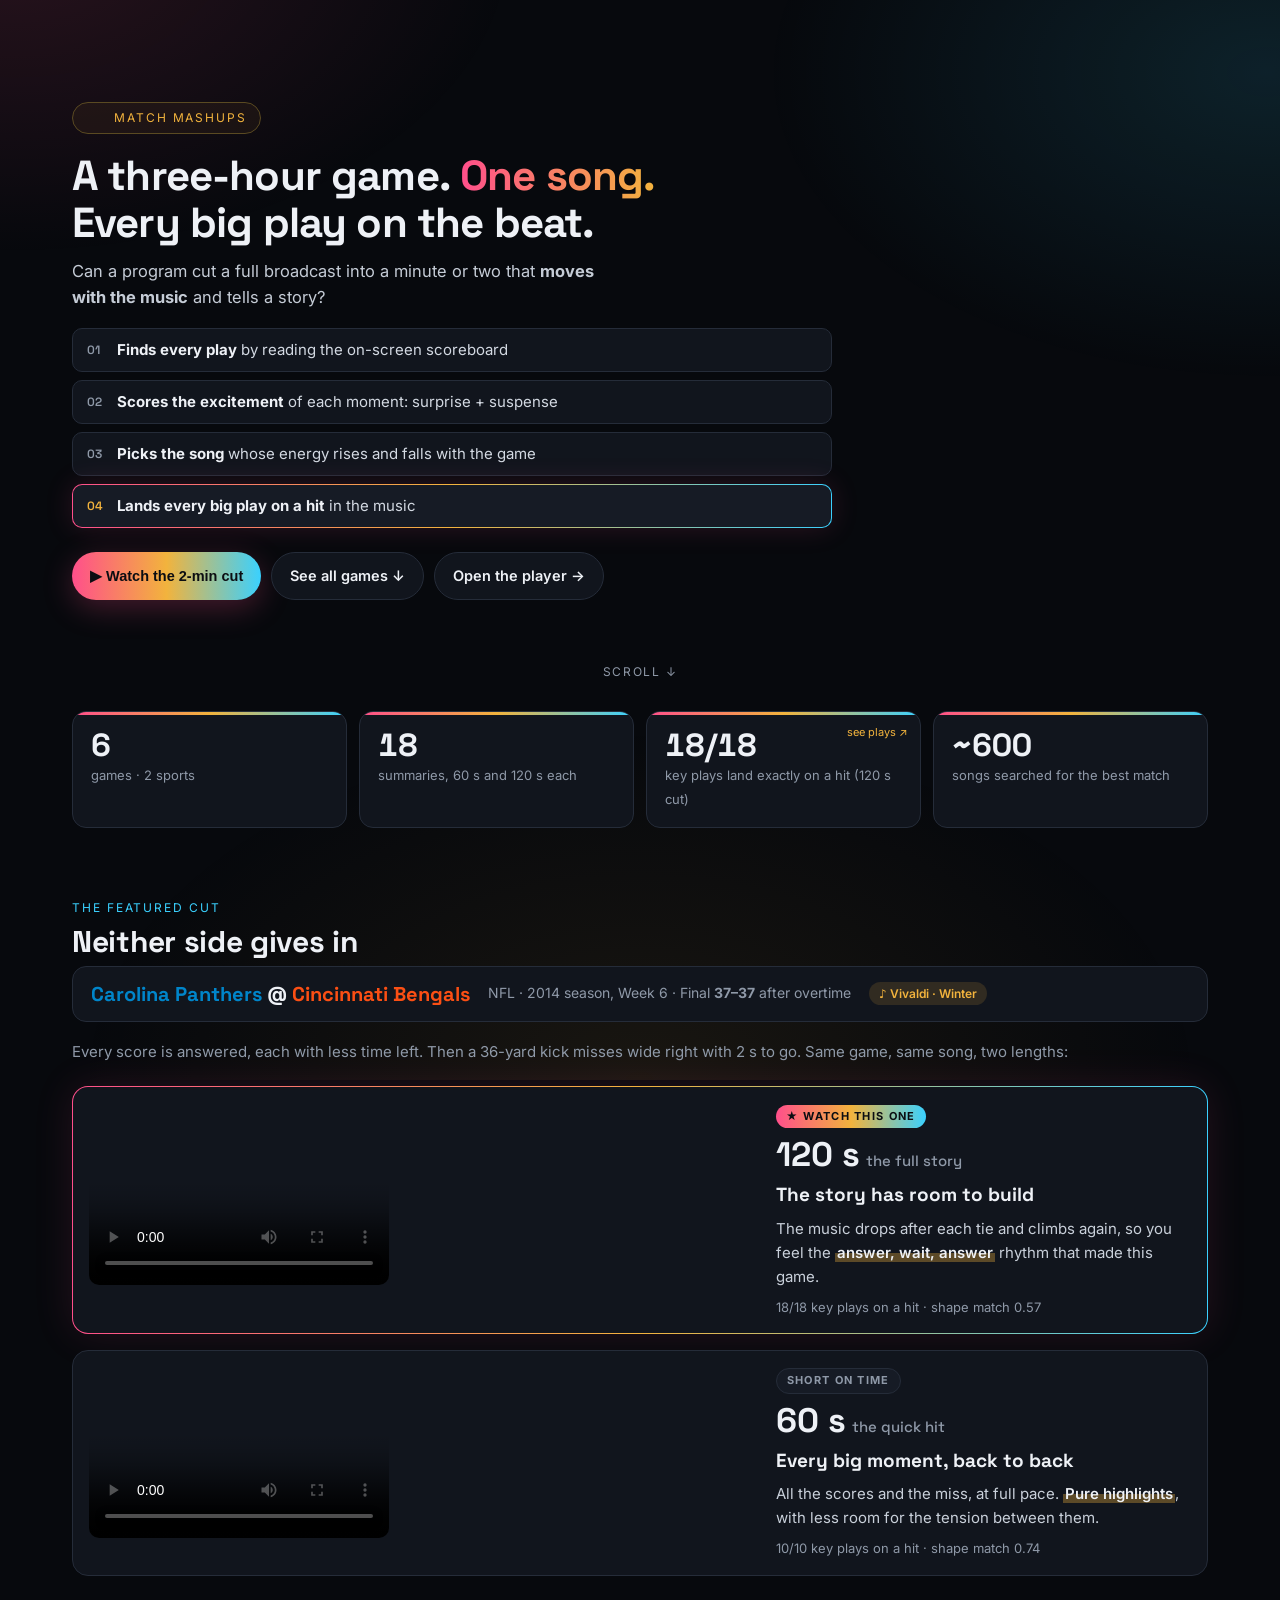
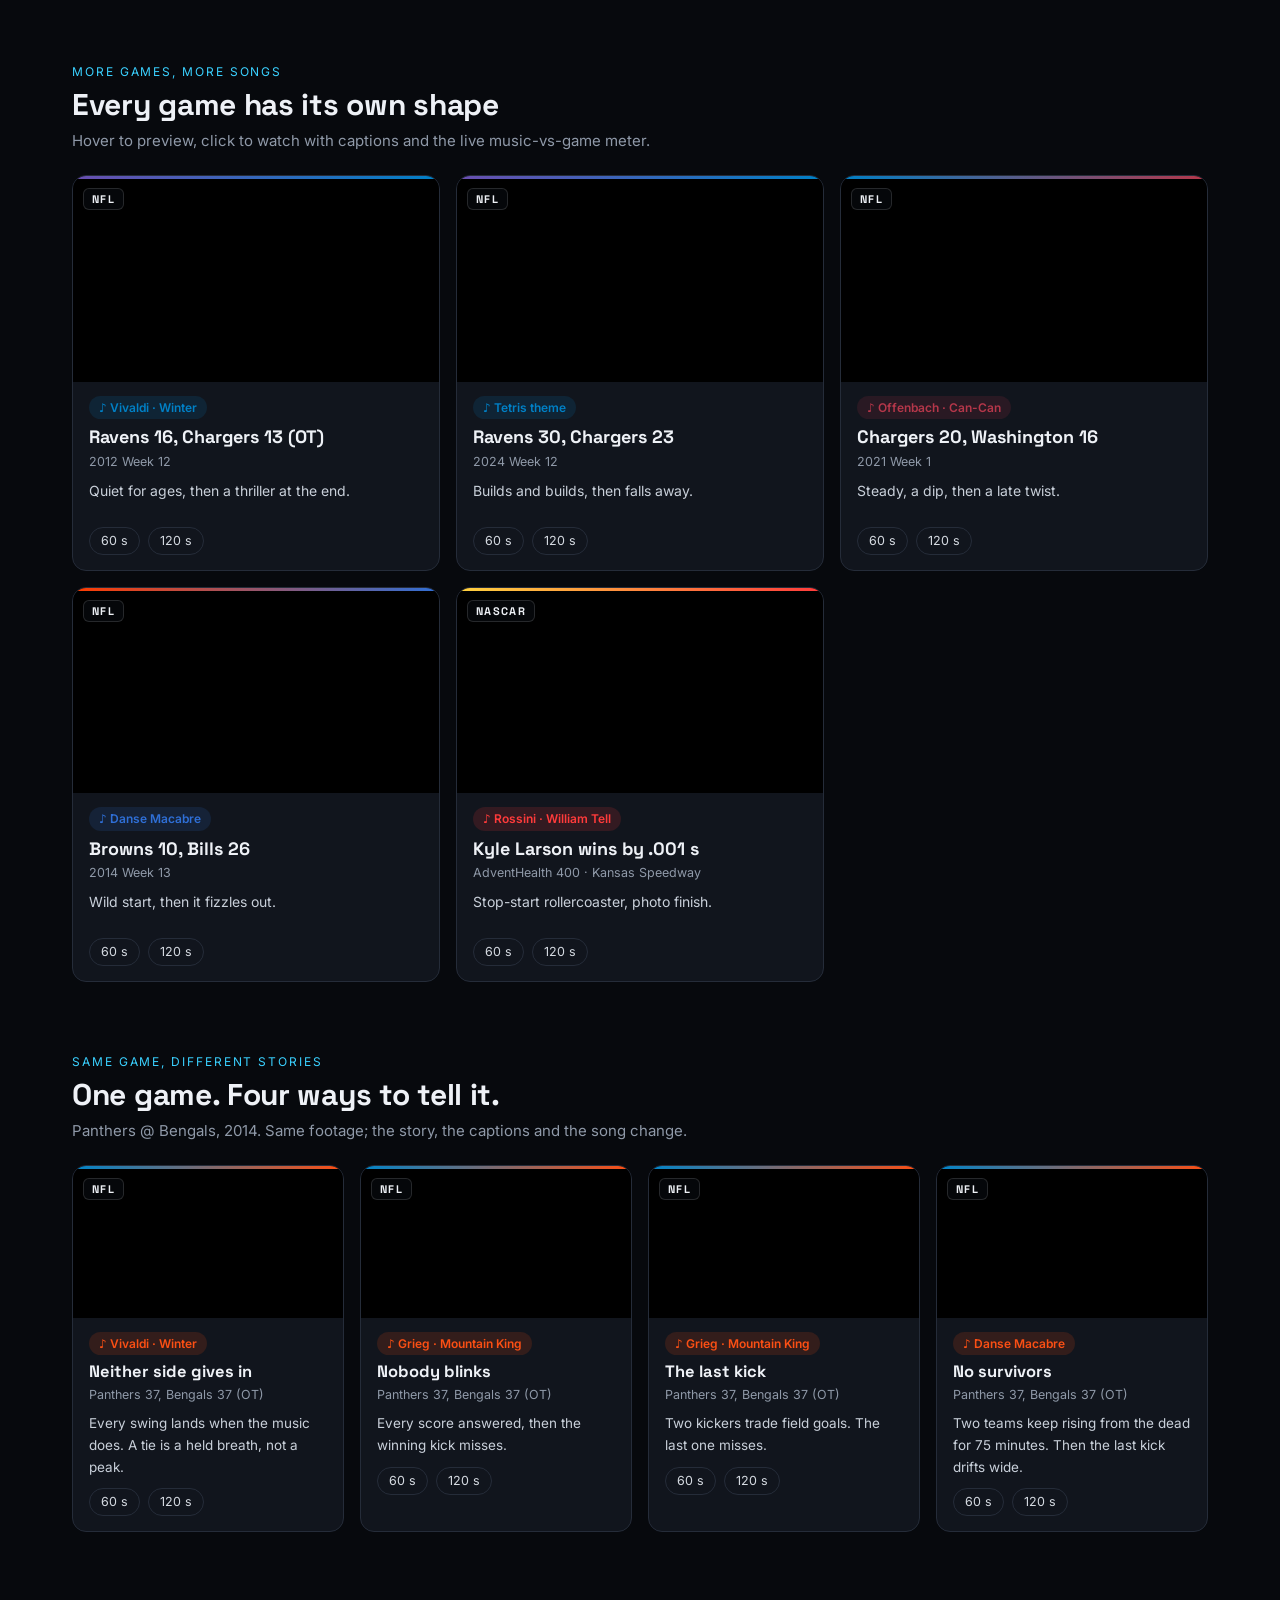
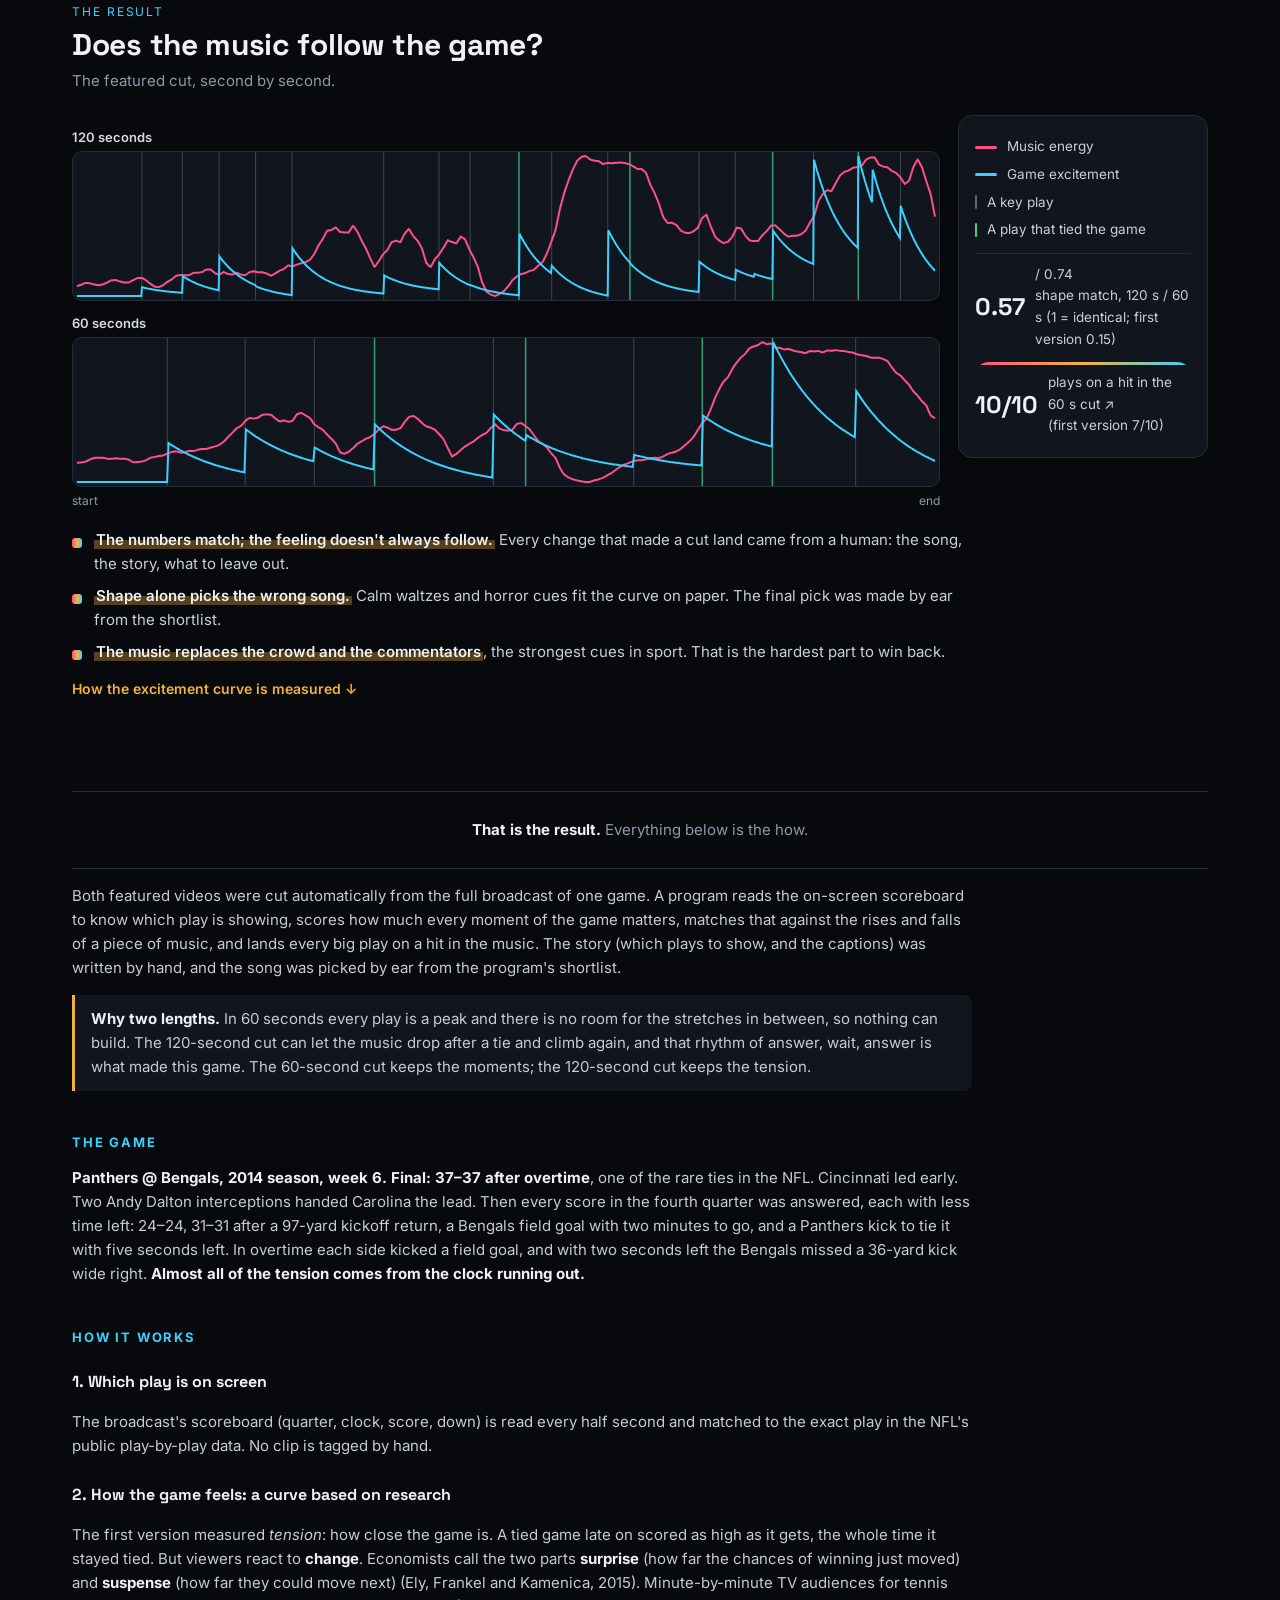
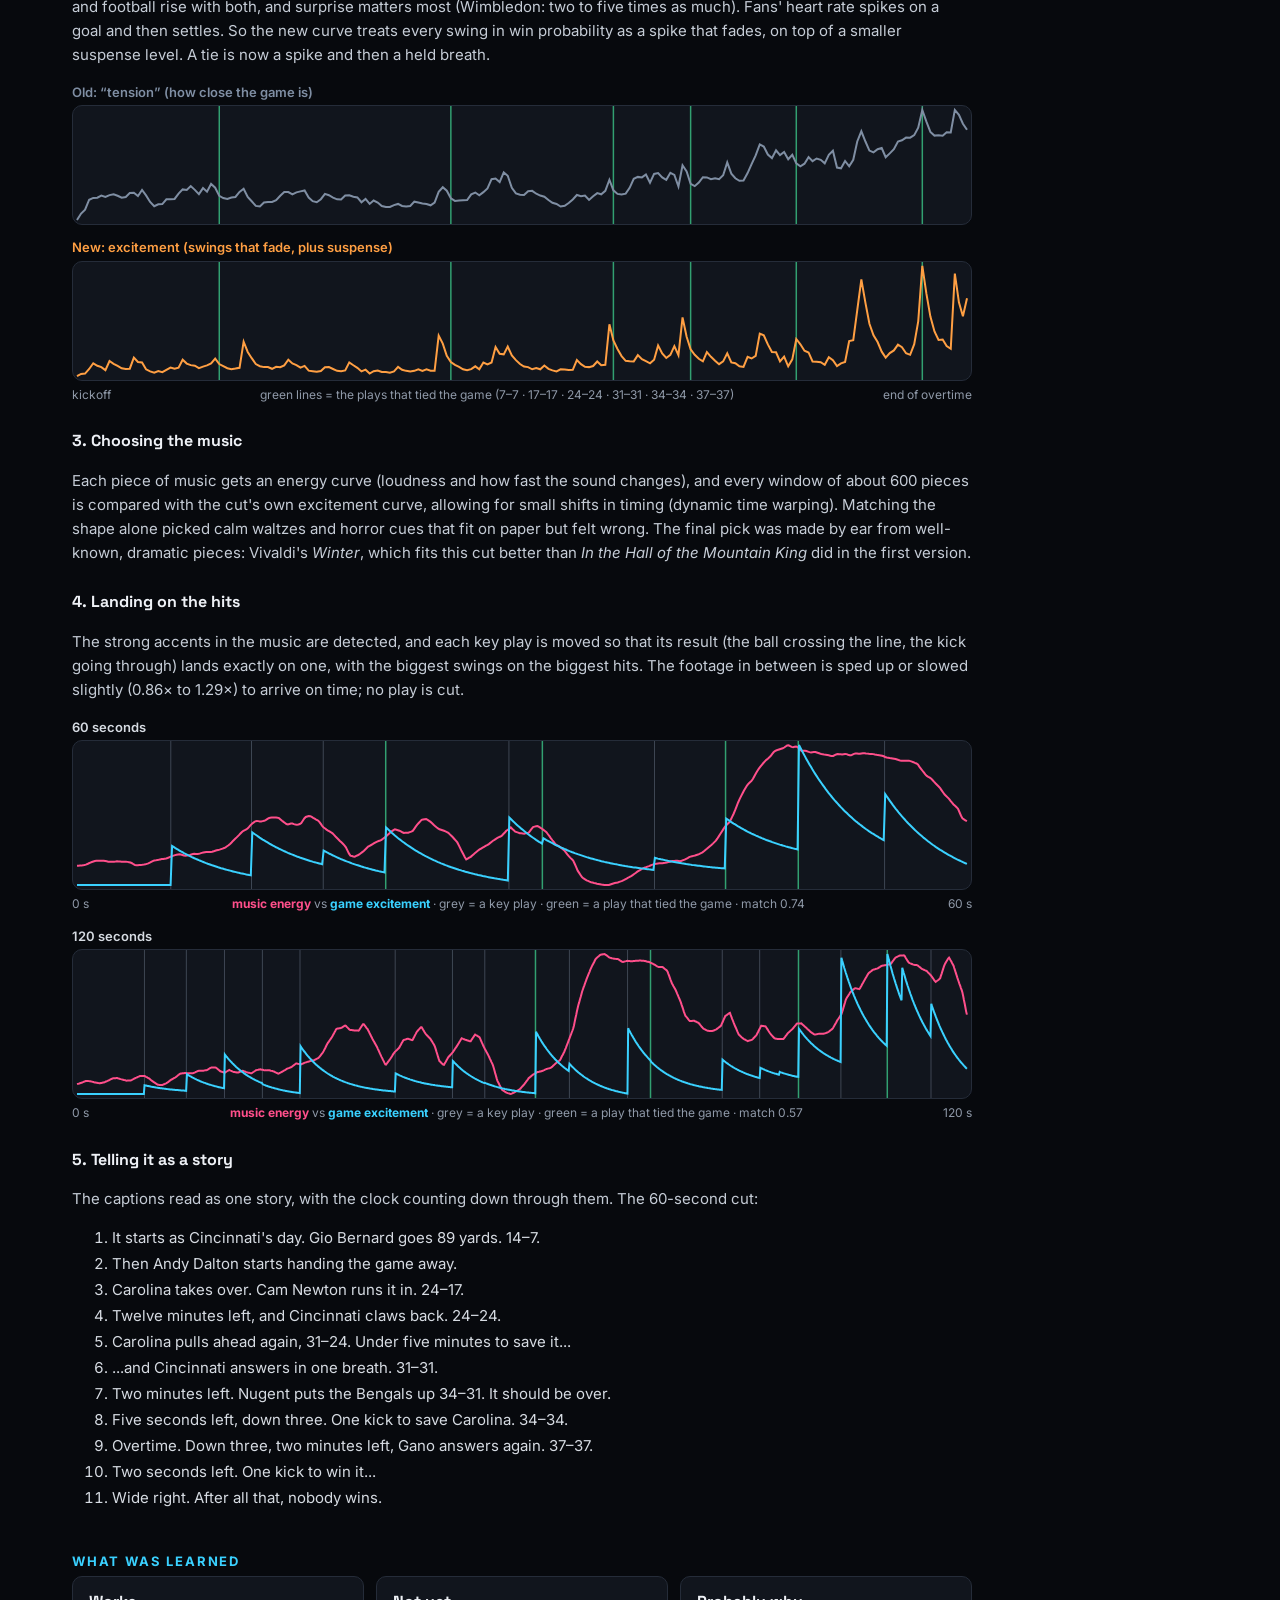
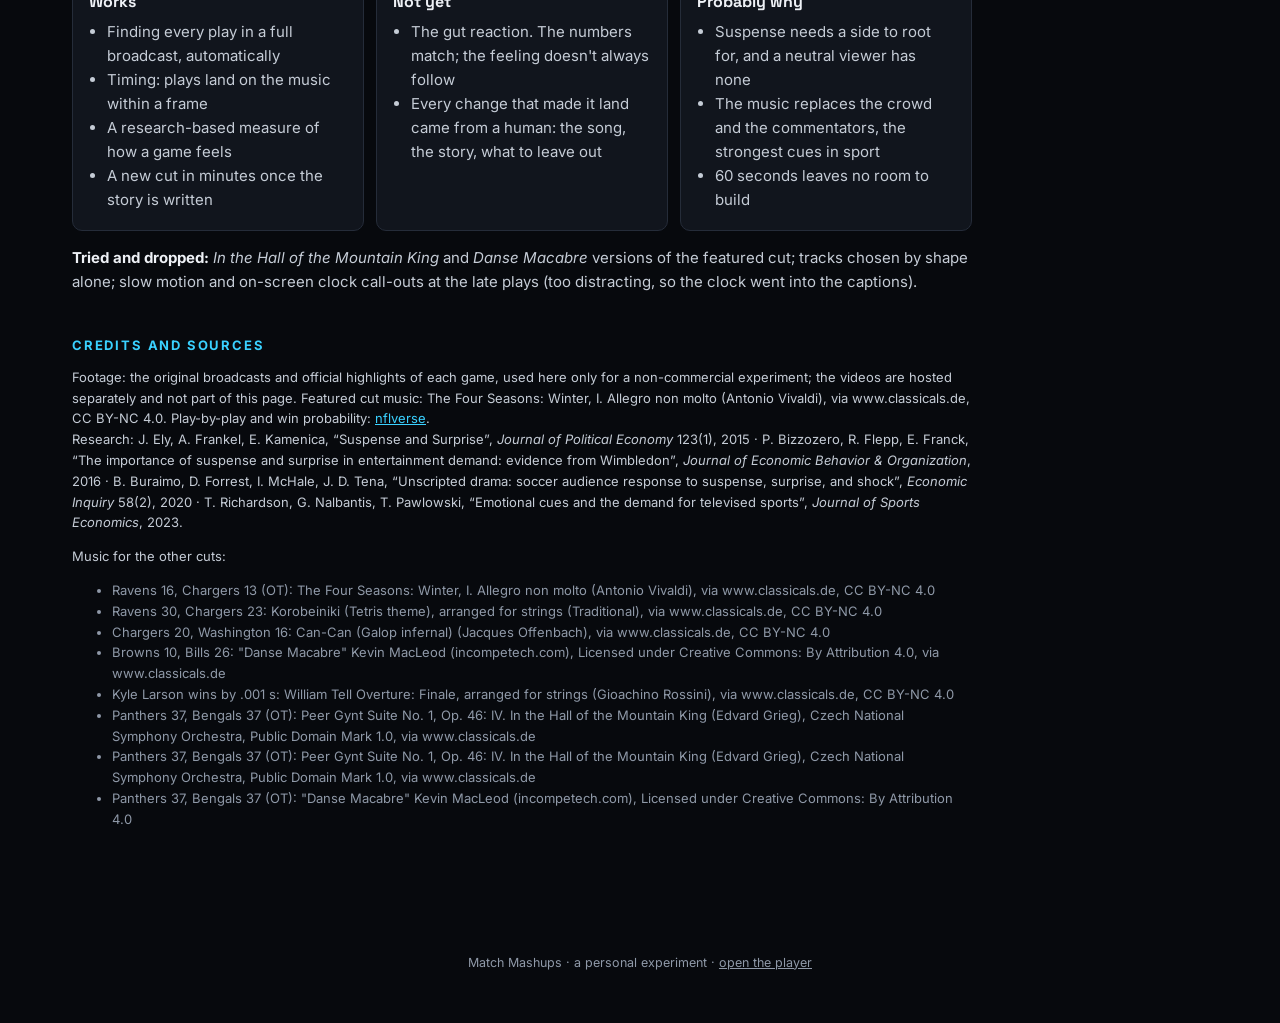
==== commit b30f840c: "Site: drop the hero loop; featured game named clearly; 120 s and 60 s shown as separate cuts Co-Auth" ====
--- a/docs/index.html
+++ b/docs/index.html
@@ -19,7 +19,17 @@
 .grad{background:var(--grad);background-size:200% auto;-webkit-background-clip:text;background-clip:text;color:transparent;animation:shine 6s linear infinite}
 @keyframes shine{to{background-position:200% center}}
 /* hero */
-.hero{min-height:100vh;display:grid;grid-template-columns:1fr 1.15fr;gap:42px;align-items:center;padding:36px 0}
+.hero{min-height:78vh;display:grid;grid-template-columns:1fr;max-width:760px;align-items:center;padding:36px 0}
+.game{display:flex;flex-wrap:wrap;gap:10px 18px;align-items:center;background:var(--panel);border:1px solid var(--line);border-radius:14px;padding:14px 18px;margin:0 0 18px}
+.game .tm{font:700 20px "Space Grotesk"} .game .tm .a{color:#0085CA} .game .tm .h{color:#FB4F14} .game .meta{color:var(--mut);font-size:14px}
+.game .song{--c2:var(--acc)}
+.cut{display:grid;grid-template-columns:1.6fr 1fr;gap:22px;align-items:center;background:var(--panel);border:1px solid var(--line);border-radius:16px;padding:16px;margin:0 0 16px}
+.cut.rec{border-color:transparent;background:linear-gradient(var(--panel),var(--panel)) padding-box,var(--grad) border-box;box-shadow:0 0 40px #ff4f8b1f}
+.cut video,.cut .nov{border-radius:10px}
+.cut .len{font:700 34px "Space Grotesk";line-height:1} .cut .len small{font-size:15px;color:var(--mut);font-weight:500;margin-left:6px}
+.badge{display:inline-block;font-size:11px;font-weight:700;letter-spacing:.12em;text-transform:uppercase;color:#0b0d12;background:var(--grad);border-radius:99px;padding:3px 10px;margin-bottom:10px}
+.badge.alt{background:var(--panel2);color:var(--mut);border:1px solid var(--line)}
+.cut h3{margin:8px 0 6px;font-size:19px} .cut p{color:#c9d0da;margin:0 0 8px} .cut .fig{color:var(--mut);font-size:13px}
 .tag{display:inline-flex;align-items:center;gap:10px;font-size:12px;letter-spacing:.16em;text-transform:uppercase;color:var(--acc);border:1px solid #5a4a22;background:#f2b33d0d;border-radius:99px;padding:5px 13px}
 .eq{display:inline-flex;gap:2px;align-items:flex-end;height:12px}.eq i{width:3px;background:var(--acc);border-radius:2px;animation:eq 1s ease-in-out infinite}
 .eq i:nth-child(2){animation-delay:-.3s}.eq i:nth-child(3){animation-delay:-.6s}.eq i:nth-child(4){animation-delay:-.15s}
@@ -109,7 +119,7 @@
 .dt i{font-style:normal;font-size:11px;color:var(--green);border:1px solid #3ecf8e66;border-radius:5px;padding:0 5px;margin-left:6px}
 footer{color:var(--mut);font-size:12.5px;text-align:center;padding:30px 0 50px}
 .rv{opacity:0;transform:translateY(18px);transition:opacity .7s,transform .7s} .rv.in{opacity:1;transform:none}
-@media (max-width:900px){.hero{grid-template-columns:1fr;min-height:auto;padding-top:28px}.scrollhint{display:none}.pair,.res{grid-template-columns:1fr}
+@media (max-width:900px){.hero{min-height:auto;padding-top:28px}.cut{grid-template-columns:1fr}.scrollhint{display:none}.pair,.res{grid-template-columns:1fr}
  .stats{grid-template-columns:1fr 1fr}.grid.four{grid-template-columns:1fr 1fr}.cols{grid-template-columns:1fr}}
 @media (max-width:560px){.wrap{padding:0 16px}.grid.four{grid-template-columns:1fr}.stat .num{font-size:26px}}
 @media (prefers-reduced-motion:reduce){*,*:before,*:after{animation:none!important;transition:none!important}.rv{opacity:1;transform:none}}
@@ -130,8 +140,6 @@
   <div class="cta"><button class="btn pri" id="watch120">▶ Watch the 2-min cut</button>
    <a class="btn" href="#games">See all games ↓</a><a class="btn" href="player/">Open the player →</a></div>
  </div>
- <div class="screen"><video autoplay muted loop playsinline poster="https://github.com/atharva-729/match-mashups/releases/download/media-v1/hero_poster.jpg" src="https://github.com/atharva-729/match-mashups/releases/download/media-v1/hero_loop.mp4"></video>
-  <span class="chip"><span class="dot"></span>Panthers 37 · Bengals 37 (OT) · ♪ Vivaldi · Winter</span></div>
 </header>
 <div class="scrollhint">scroll ↓</div>
 
@@ -145,12 +153,19 @@
 <section id="watch" class="rv">
  <p class="kicker">The featured cut</p>
  <h2>Neither side gives in</h2>
- <p class="sub">Panthers @ Bengals, 2014 · 37–37 after overtime · to Vivaldi's <i>Winter</i></p>
- <div class="pair"><div class="vid"><div class="vh"><b>60 seconds</b><span>10/10 key plays on a hit · match 0.74</span></div><video id="v60" controls preload="metadata" playsinline poster="https://github.com/atharva-729/match-mashups/releases/download/media-v1/hero_poster.jpg" src="https://github.com/atharva-729/match-mashups/releases/download/media-v1/Panthers-Bengals_Winter_60s_1080p.mp4"></video></div><div class="vid"><div class="vh"><b>120 seconds</b><span>18/18 key plays on a hit · match 0.57</span></div><video id="v120" controls preload="metadata" playsinline poster="https://github.com/atharva-729/match-mashups/releases/download/media-v1/hero_poster.jpg" src="https://github.com/atharva-729/match-mashups/releases/download/media-v1/Panthers-Bengals_Winter_120s_1080p.mp4"></video></div></div>
- <ul class="pts">
-  <li><mark>60 s keeps the moments. 120 s keeps the tension:</mark> only the longer cut has room to let the music drop and climb again. <a class="jump" style="margin:0" href="#how">Why ↓</a></li>
-  <li>Every score is answered, each with less time left, then <mark>a 36-yard kick misses wide right with 2 s to go.</mark></li>
- </ul>
+ <div class="game"><span class="tm"><span class="a">Carolina Panthers</span> @ <span class="h">Cincinnati Bengals</span></span>
+  <span class="meta">NFL · 2014 season, Week 6 · Final <b>37–37</b> after overtime</span><span class="song">♪ Vivaldi · Winter</span></div>
+ <p class="sub">Every score is answered, each with less time left. Then a 36-yard kick misses wide right with 2 s to go. Same game, same song, two lengths:</p>
+ <div class="cut rec"><video id="v120" controls preload="metadata" playsinline poster="https://github.com/atharva-729/match-mashups/releases/download/media-v1/hero_poster.jpg" src="https://github.com/atharva-729/match-mashups/releases/download/media-v1/Panthers-Bengals_Winter_120s_1080p.mp4"></video><div><span class="badge">★ Watch this one</span>
+  <div class="len">120 s<small>the full story</small></div>
+  <h3>The story has room to build</h3>
+  <p>The music drops after each tie and climbs again, so you feel the <mark>answer, wait, answer</mark> rhythm that made this game.</p>
+  <div class="fig">18/18 key plays on a hit · shape match 0.57</div></div></div>
+ <div class="cut"><video id="v60" controls preload="metadata" playsinline poster="https://github.com/atharva-729/match-mashups/releases/download/media-v1/hero_poster.jpg" src="https://github.com/atharva-729/match-mashups/releases/download/media-v1/Panthers-Bengals_Winter_60s_1080p.mp4"></video><div><span class="badge alt">Short on time</span>
+  <div class="len">60 s<small>the quick hit</small></div>
+  <h3>Every big moment, back to back</h3>
+  <p>All the scores and the miss, at full pace. <mark>Pure highlights</mark>, with less room for the tension between them.</p>
+  <div class="fig">10/10 key plays on a hit · shape match 0.74</div></div></div>
 </section>
 
 <section id="games" class="rv">
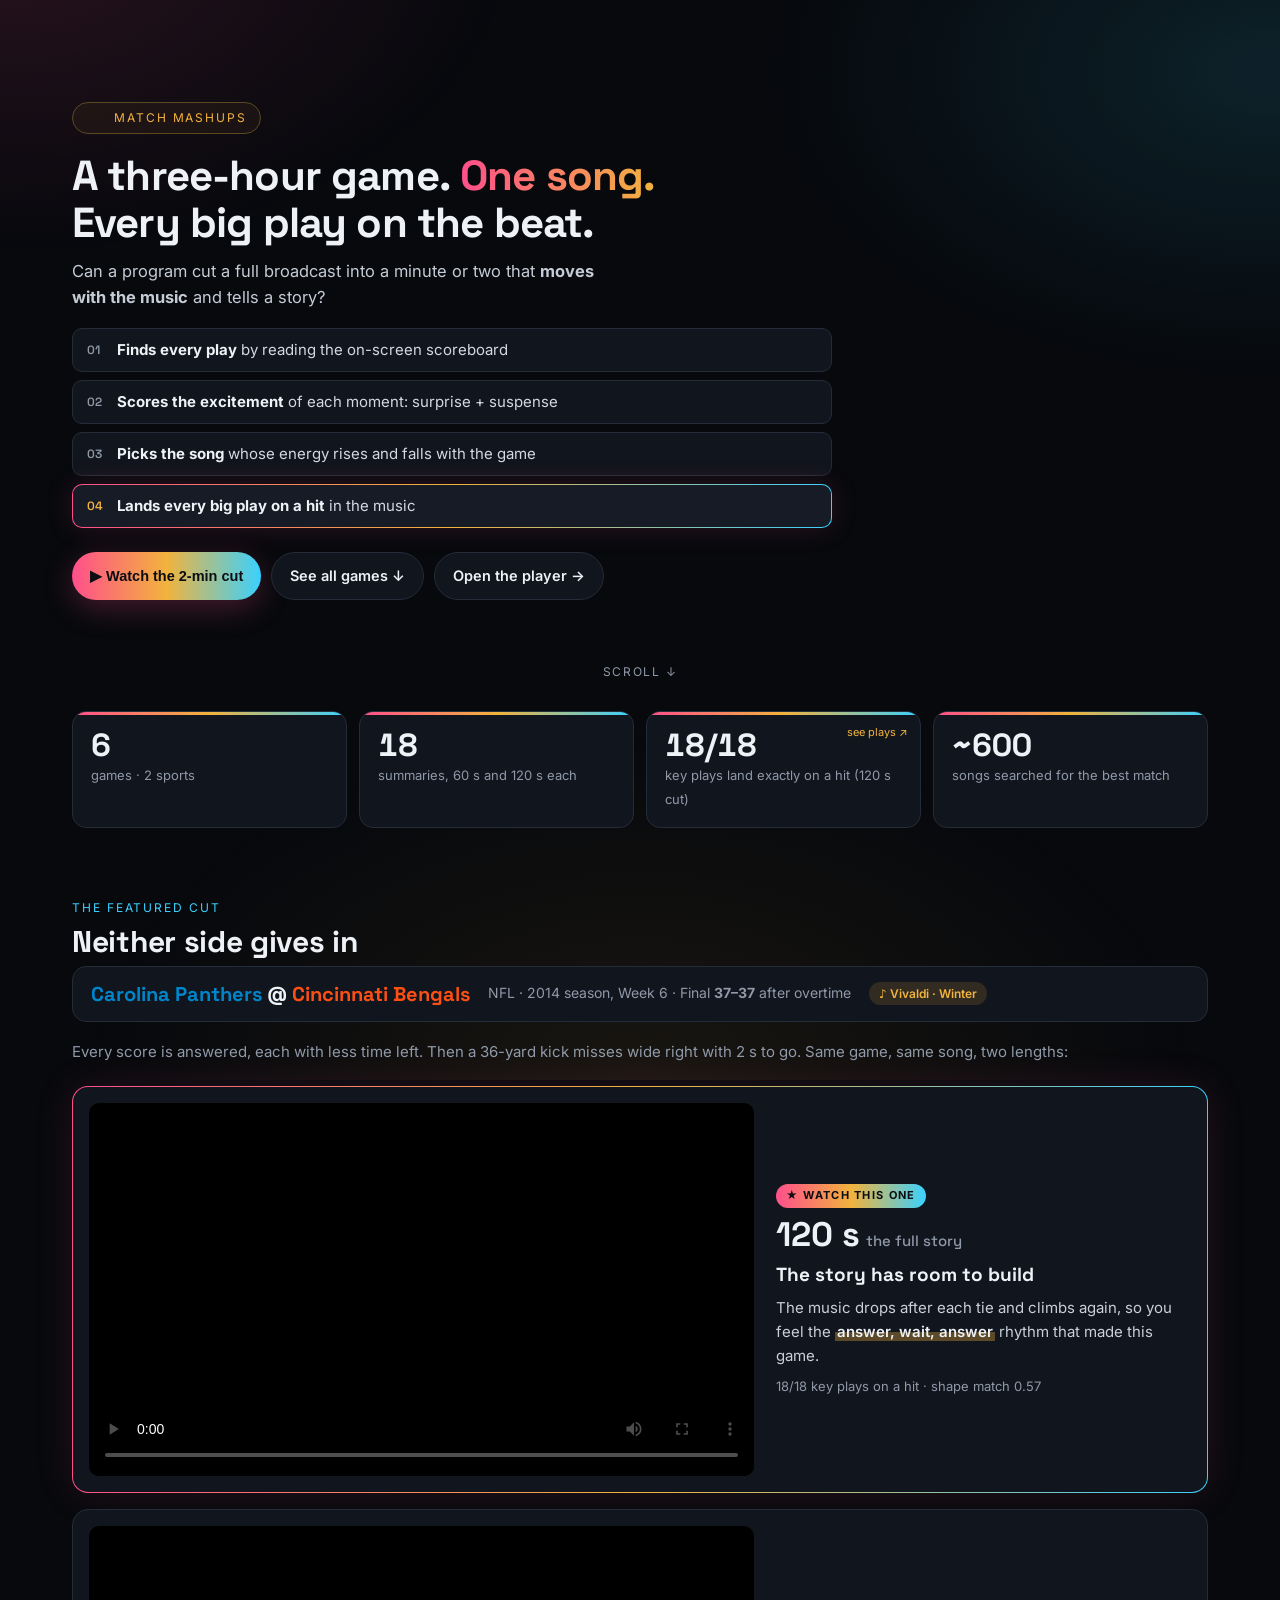
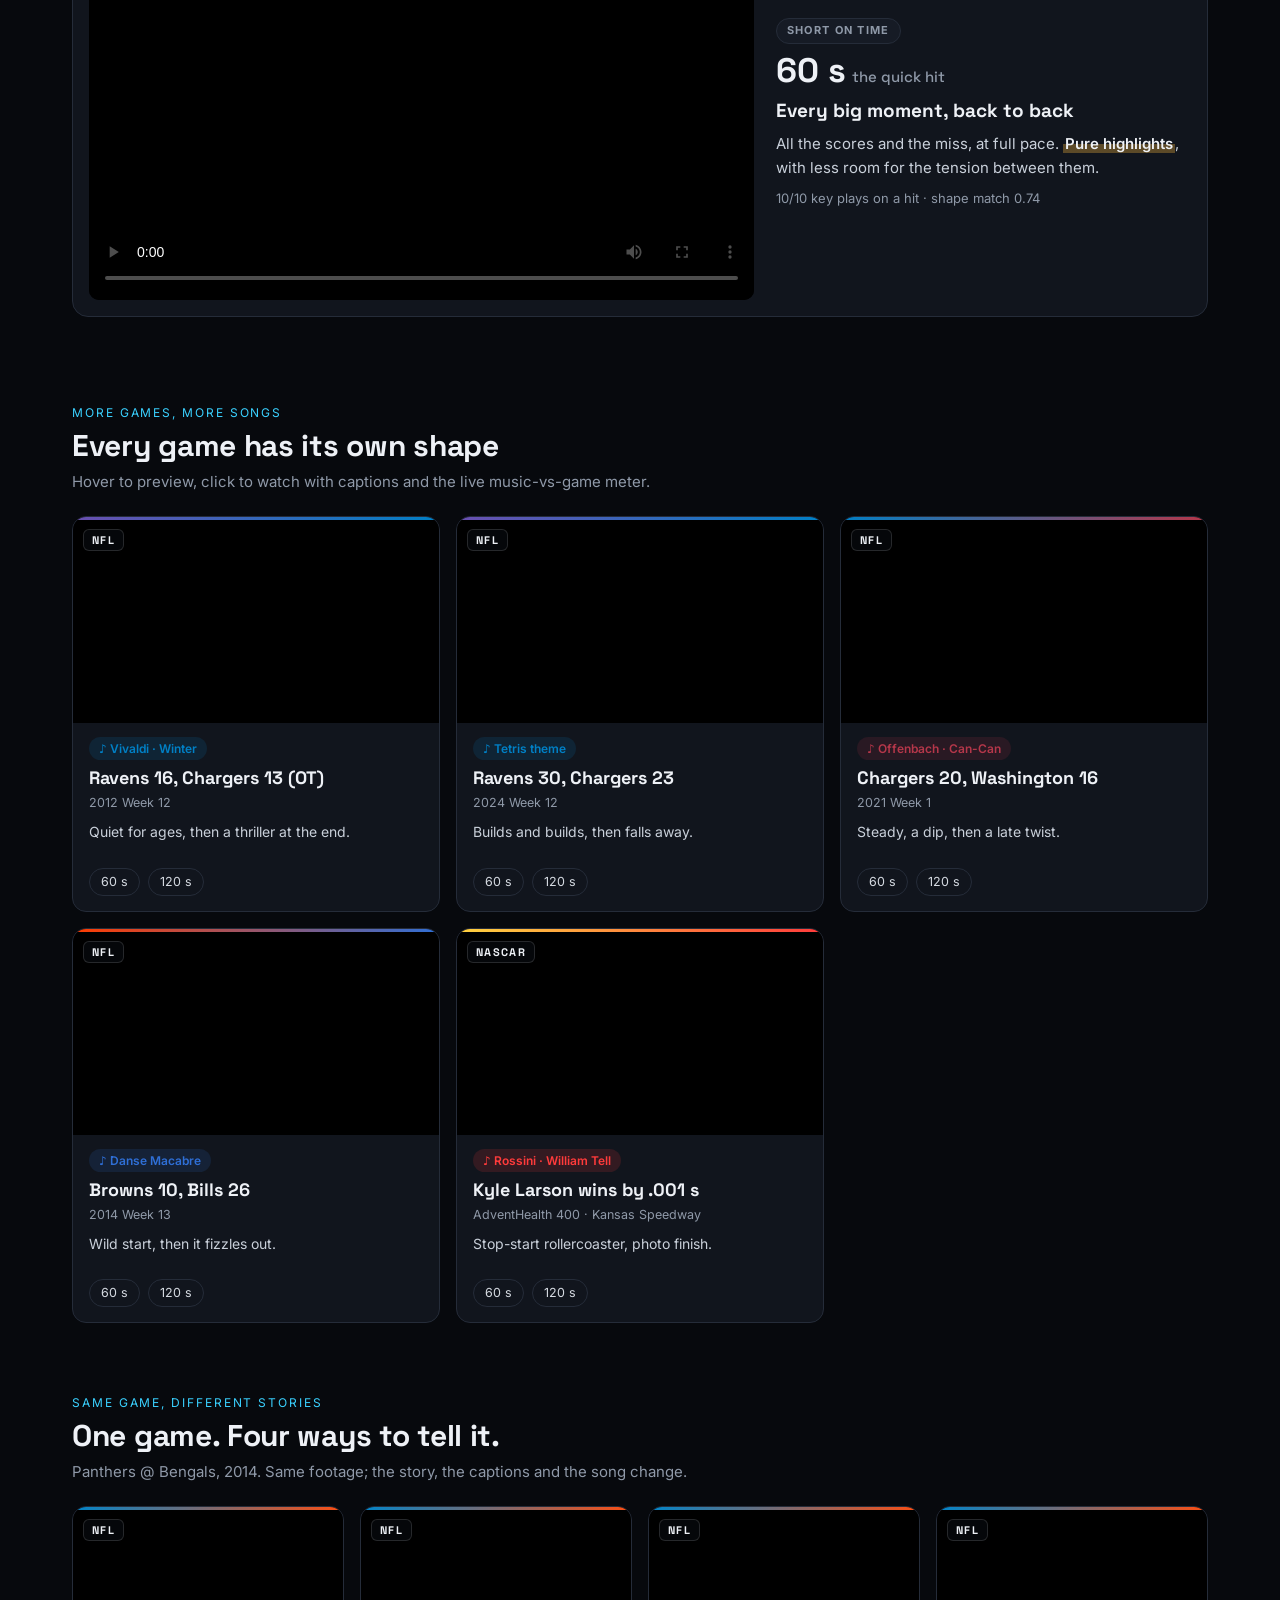
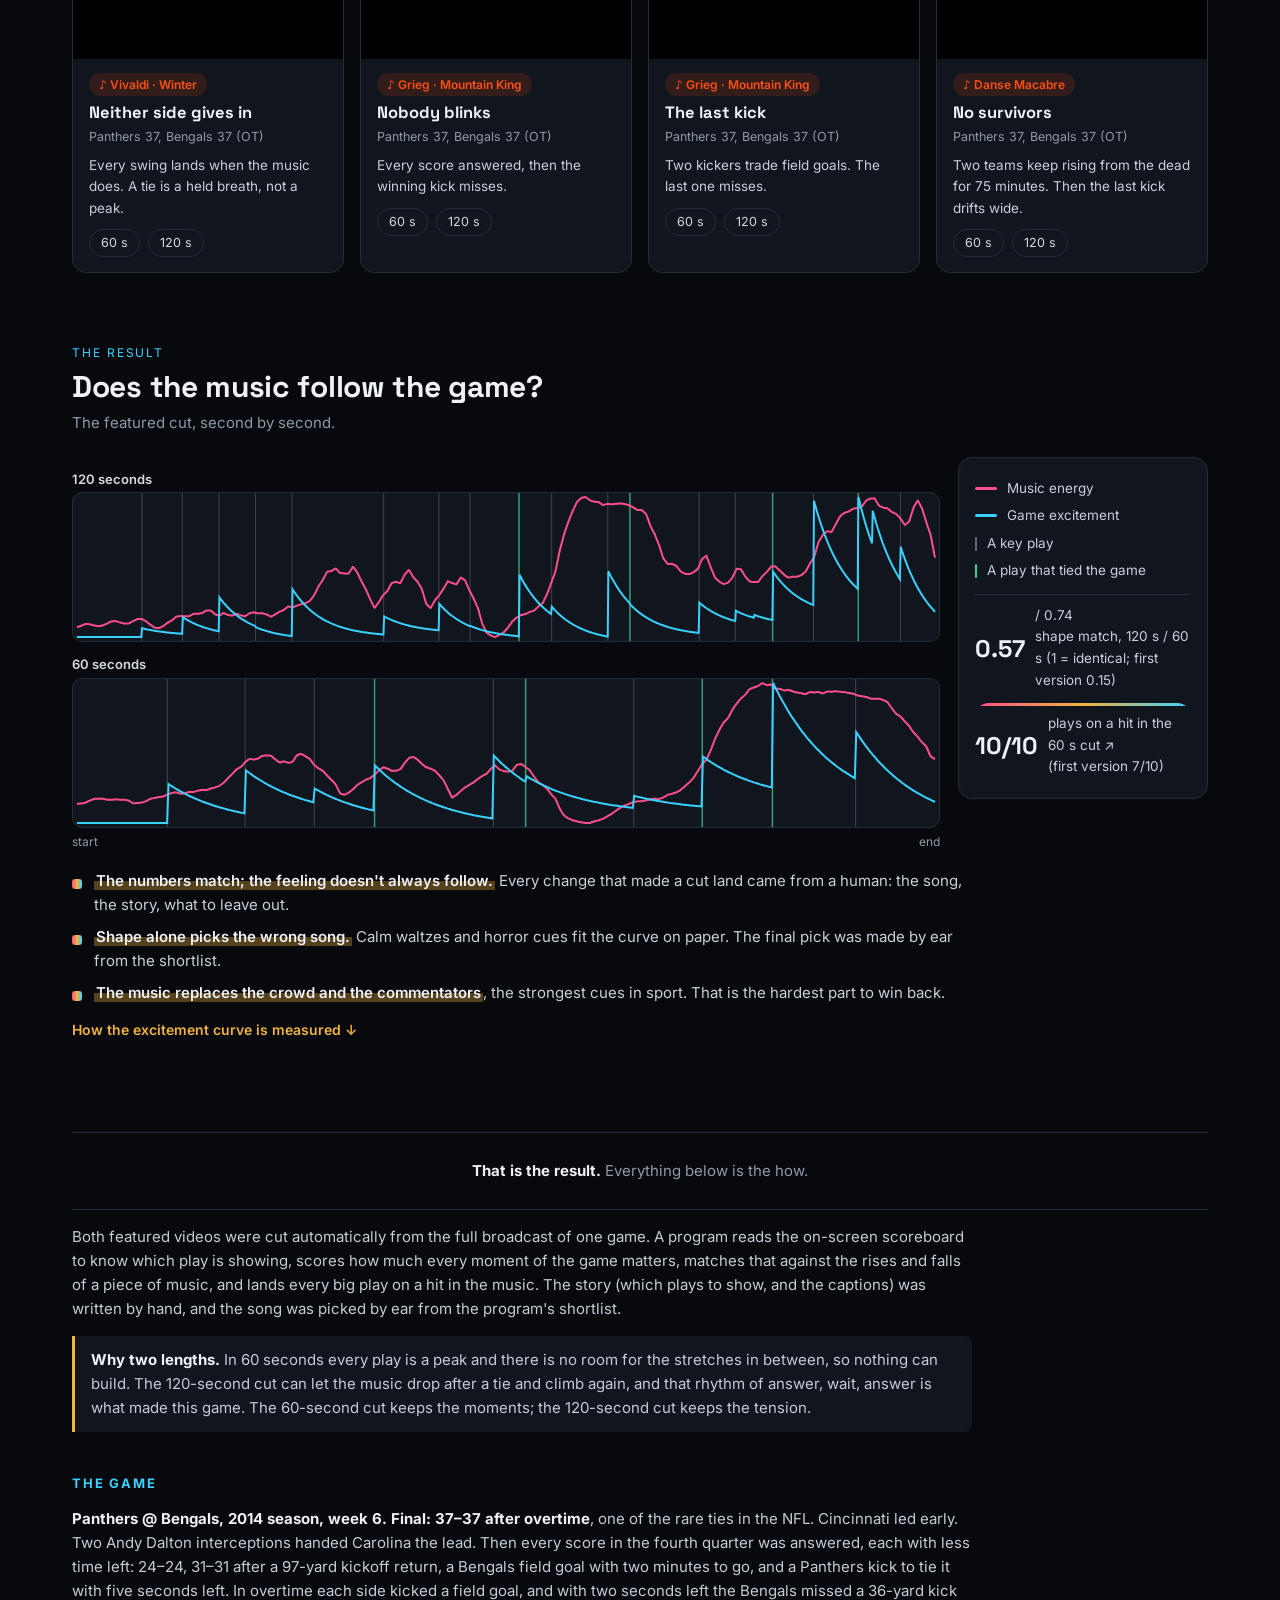
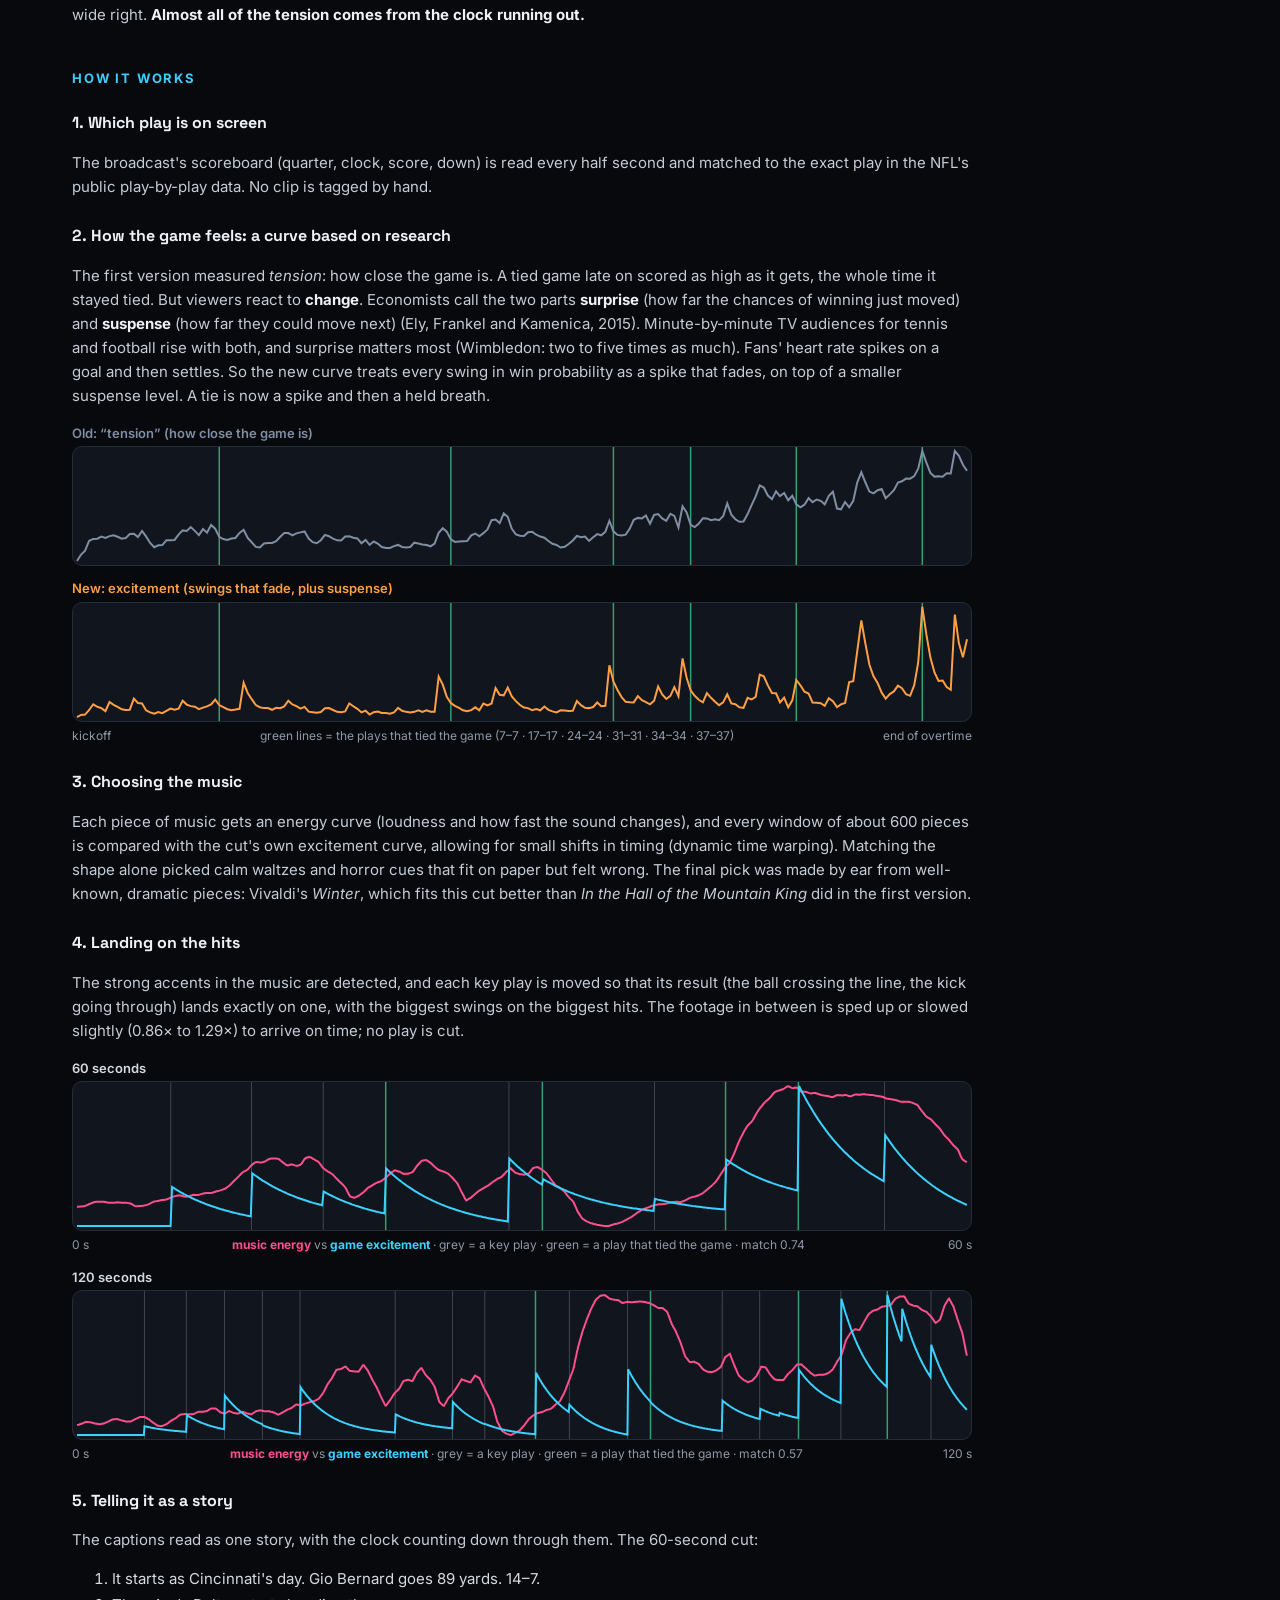
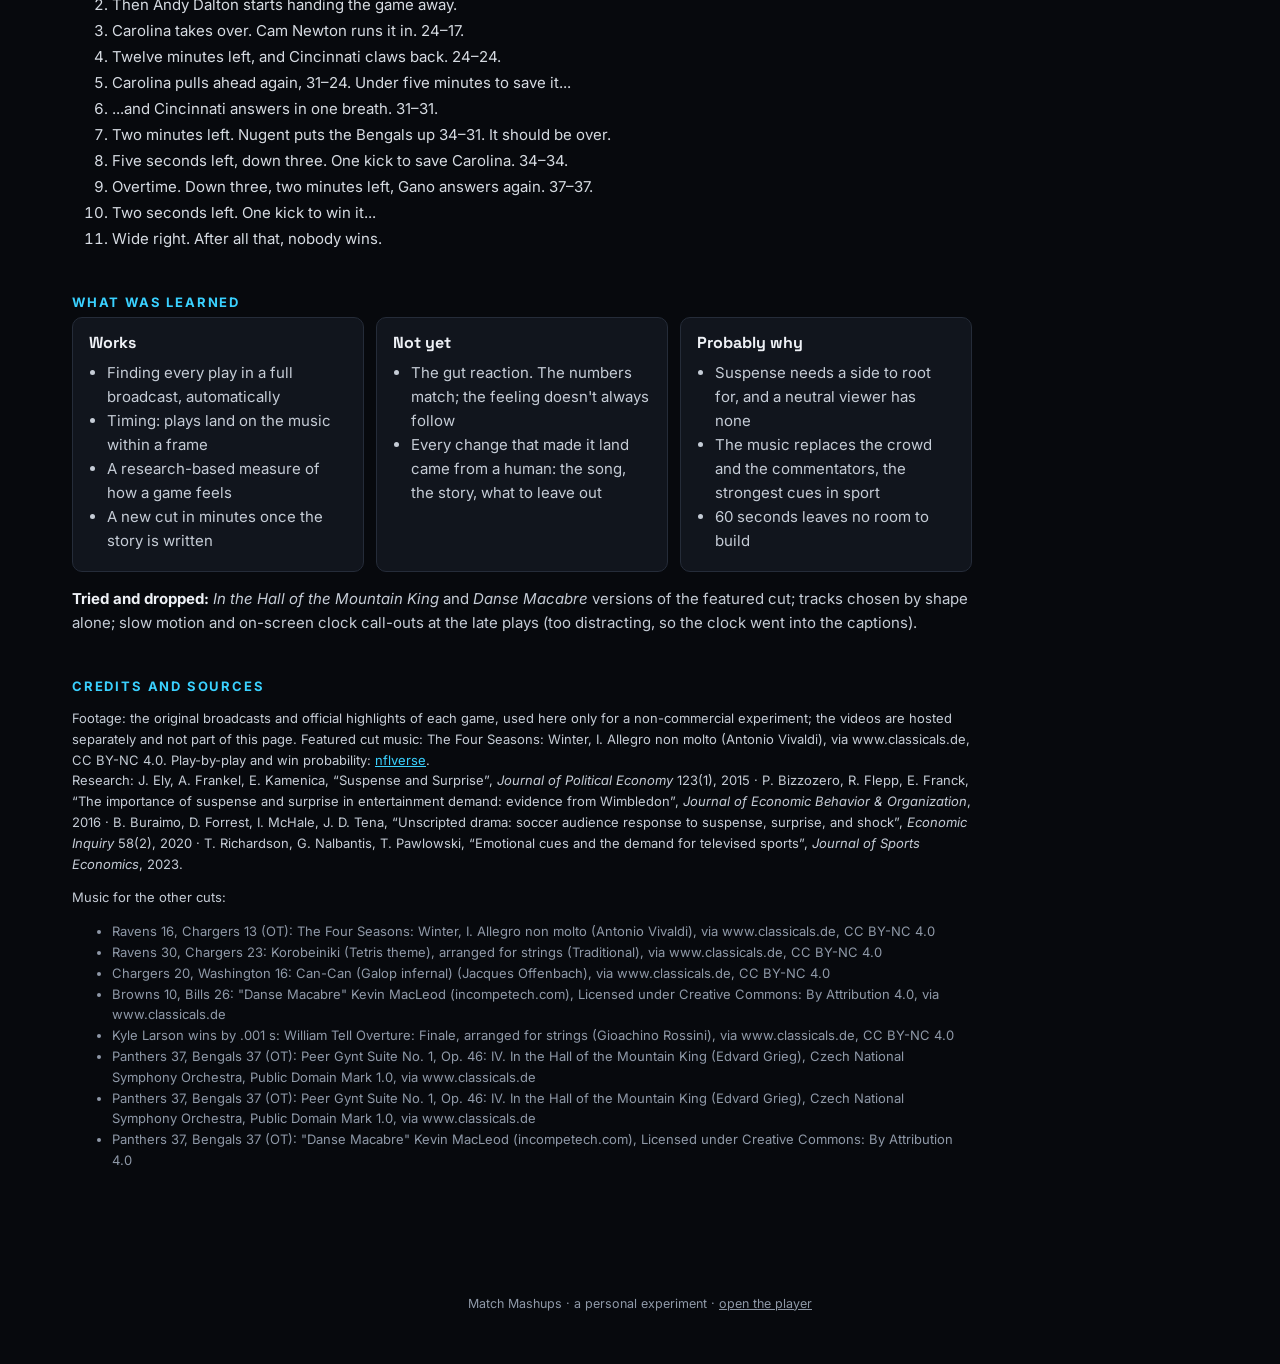
==== commit a7e8d0c3: "Site: featured cuts keep the video and its text side by side Co-Authored-By: Claude Opus 5.5 <norepl" ====
--- a/docs/index.html
+++ b/docs/index.html
@@ -25,7 +25,7 @@
 .game .song{--c2:var(--acc)}
 .cut{display:grid;grid-template-columns:1.6fr 1fr;gap:22px;align-items:center;background:var(--panel);border:1px solid var(--line);border-radius:16px;padding:16px;margin:0 0 16px}
 .cut.rec{border-color:transparent;background:linear-gradient(var(--panel),var(--panel)) padding-box,var(--grad) border-box;box-shadow:0 0 40px #ff4f8b1f}
-.cut video,.cut .nov{border-radius:10px}
+.cut>*{min-width:0} .cut video,.cut .nov{display:block;width:100%;height:auto;aspect-ratio:16/9;object-fit:contain;background:#000;border-radius:10px}
 .cut .len{font:700 34px "Space Grotesk";line-height:1} .cut .len small{font-size:15px;color:var(--mut);font-weight:500;margin-left:6px}
 .badge{display:inline-block;font-size:11px;font-weight:700;letter-spacing:.12em;text-transform:uppercase;color:#0b0d12;background:var(--grad);border-radius:99px;padding:3px 10px;margin-bottom:10px}
 .badge.alt{background:var(--panel2);color:var(--mut);border:1px solid var(--line)}
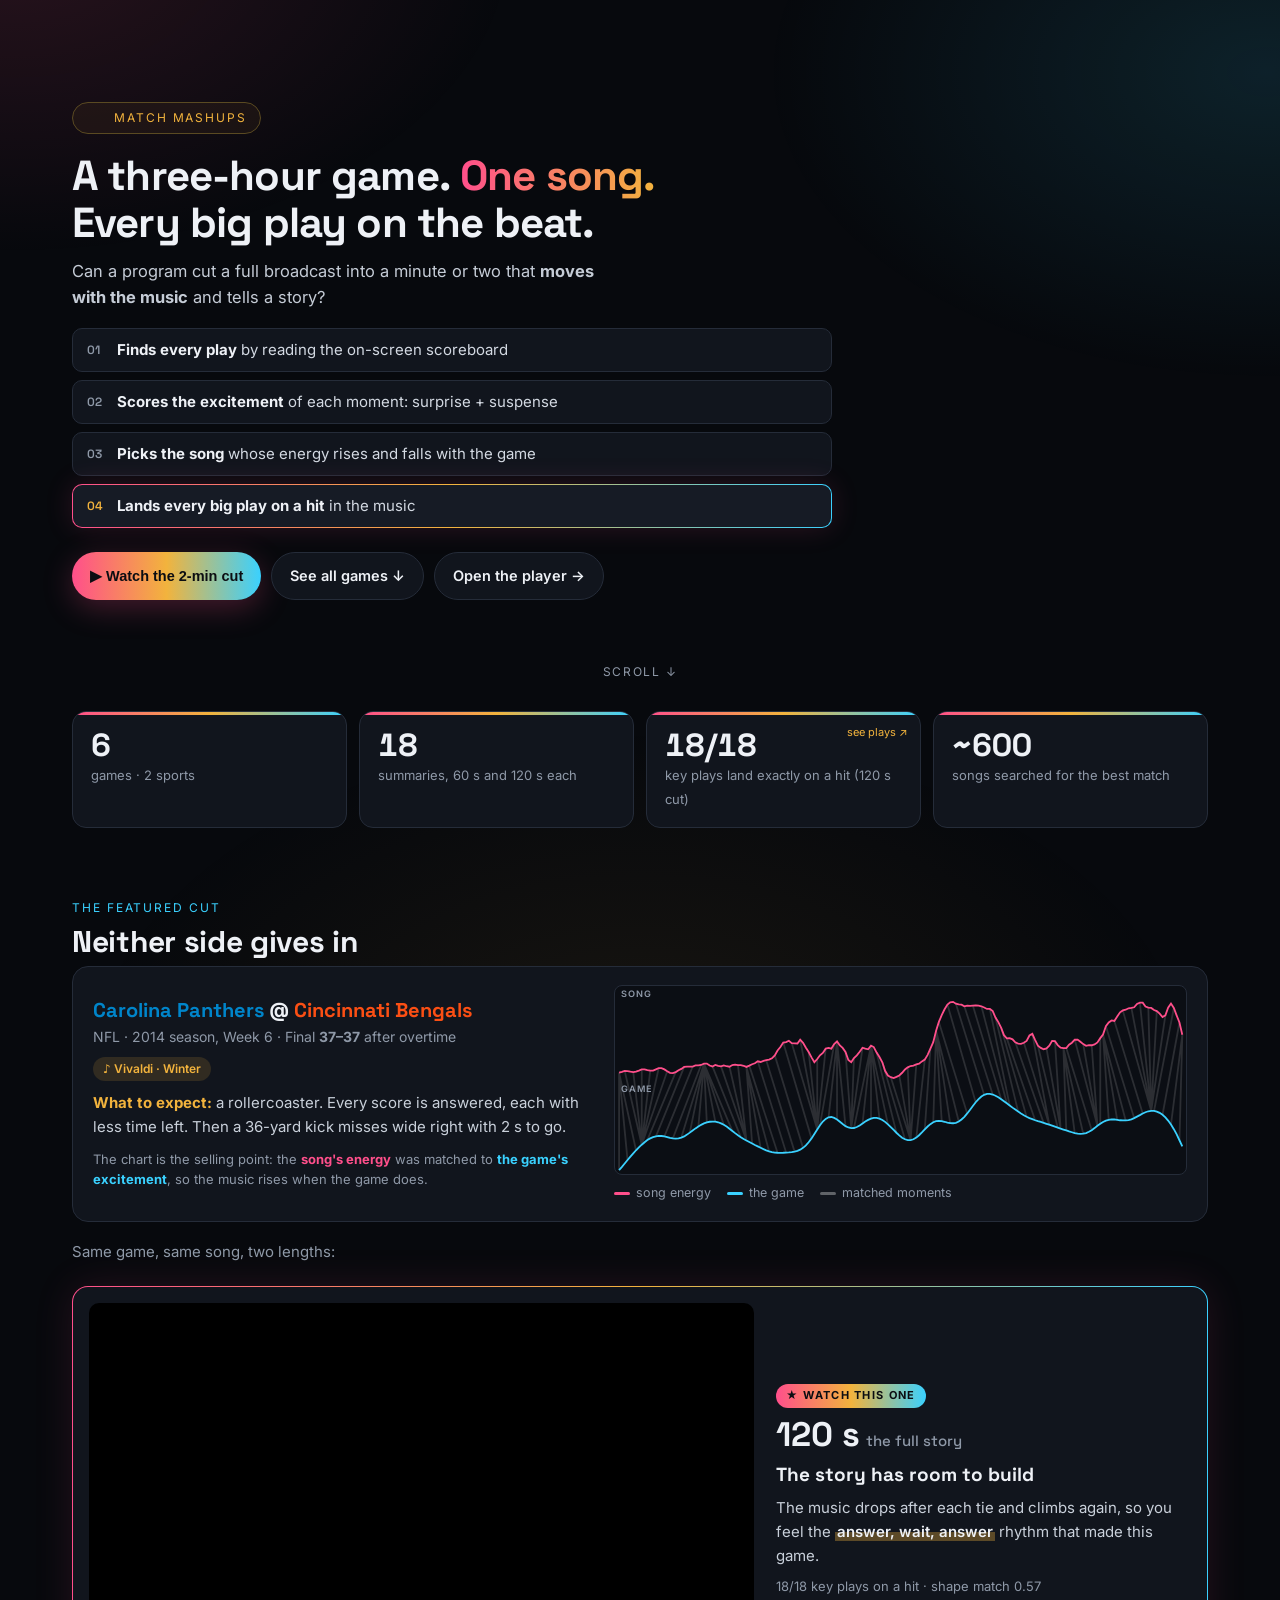
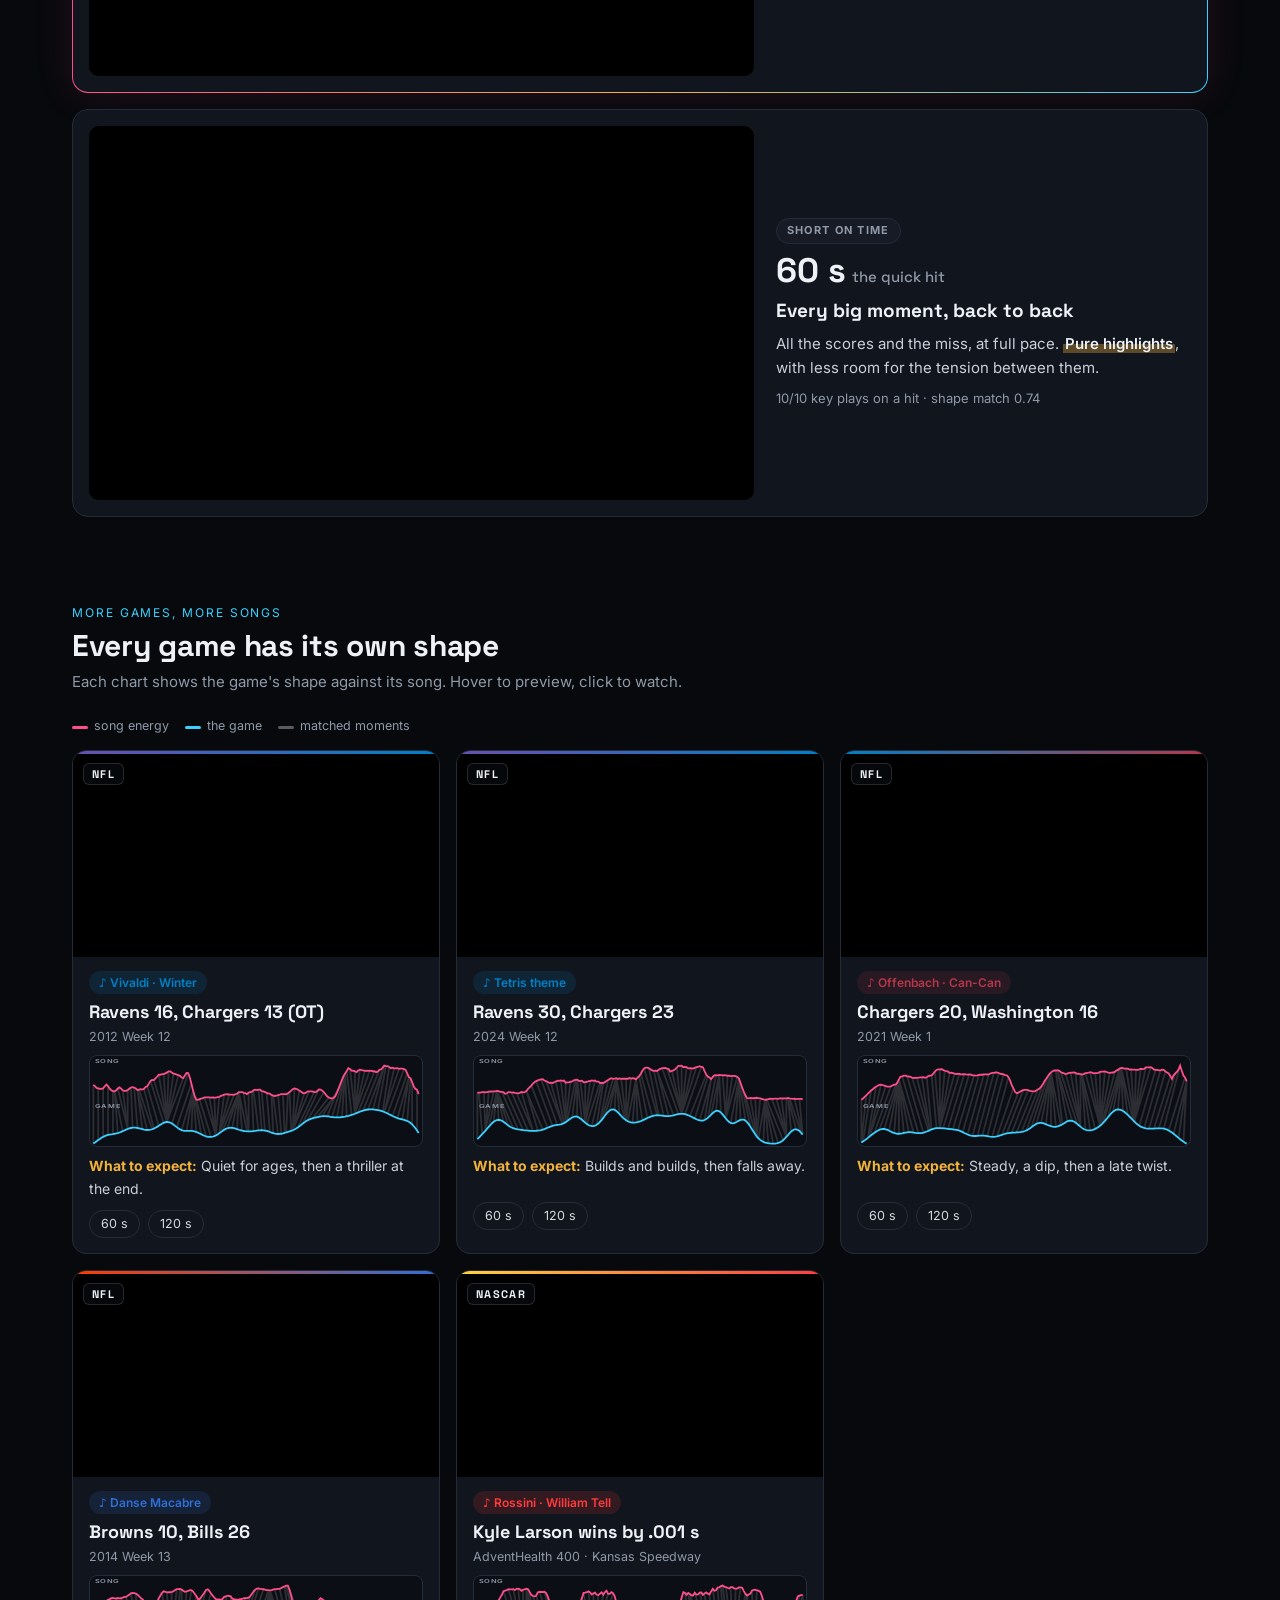
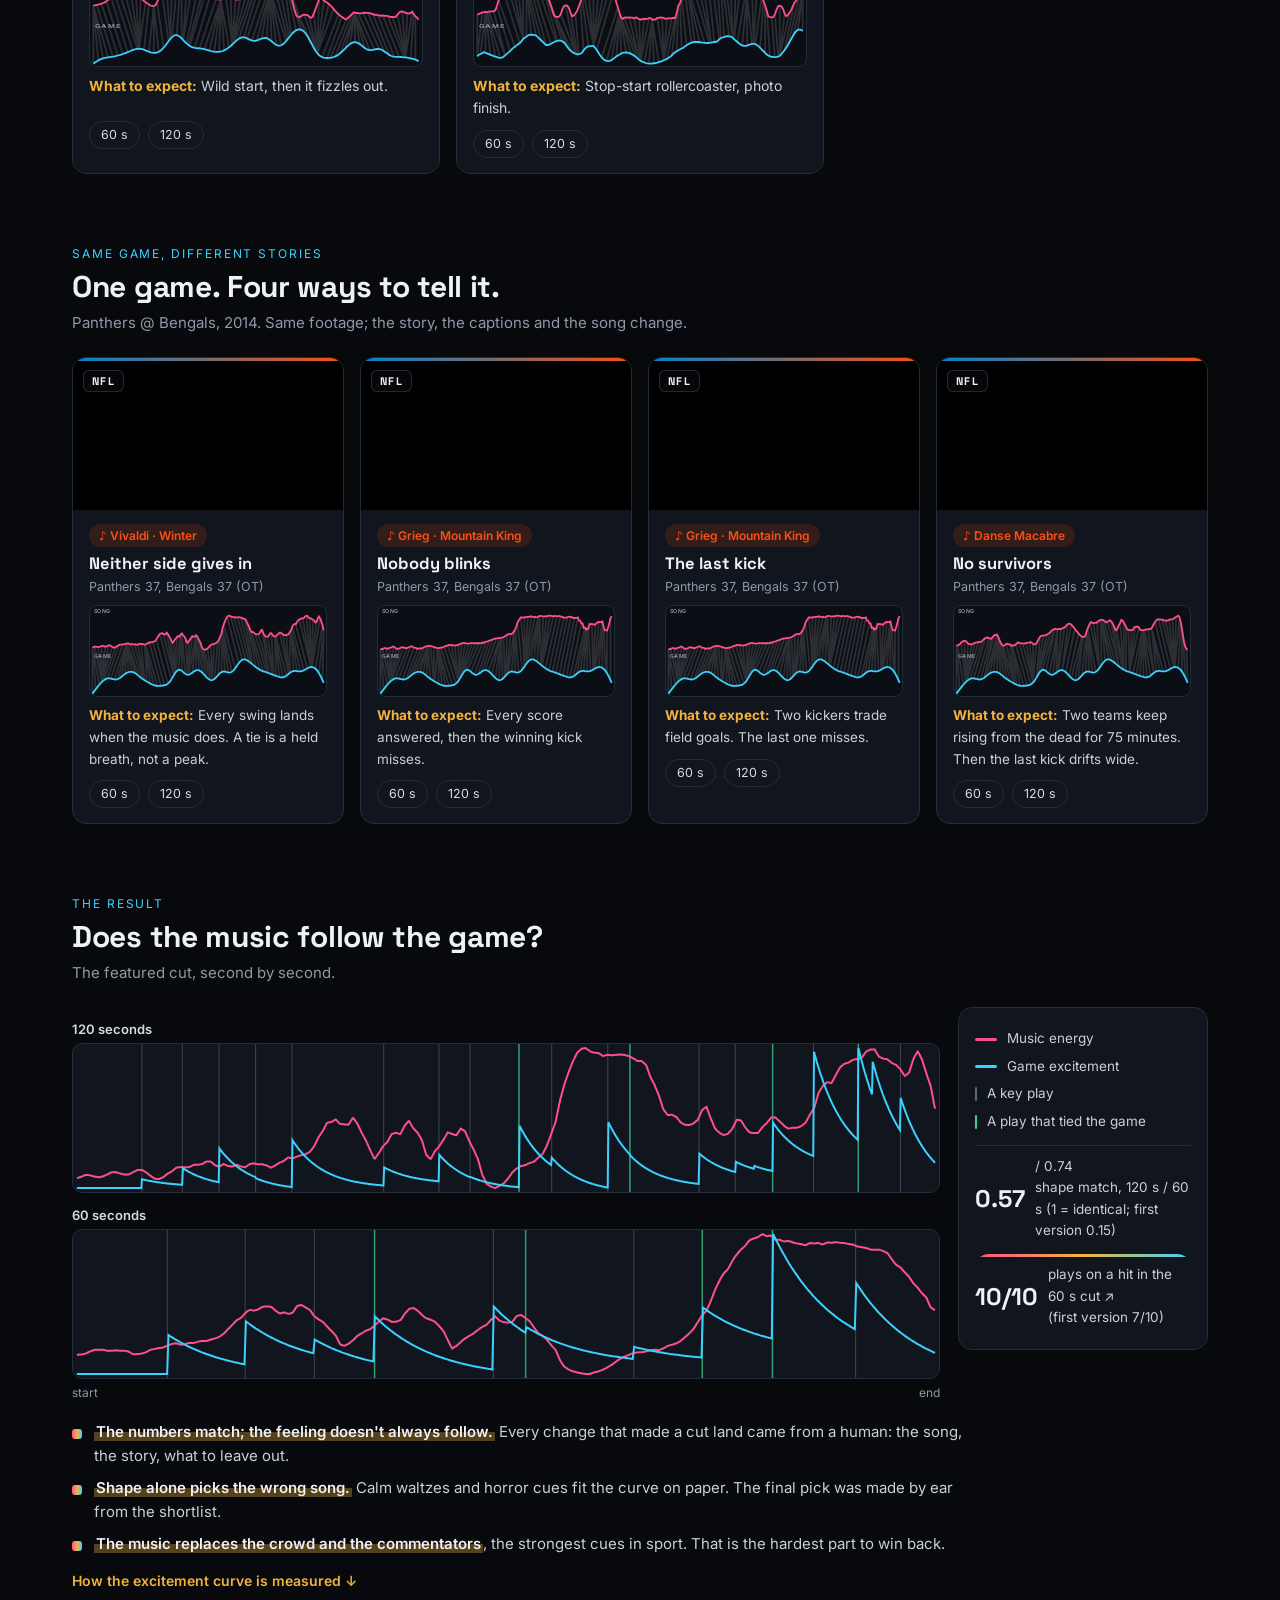
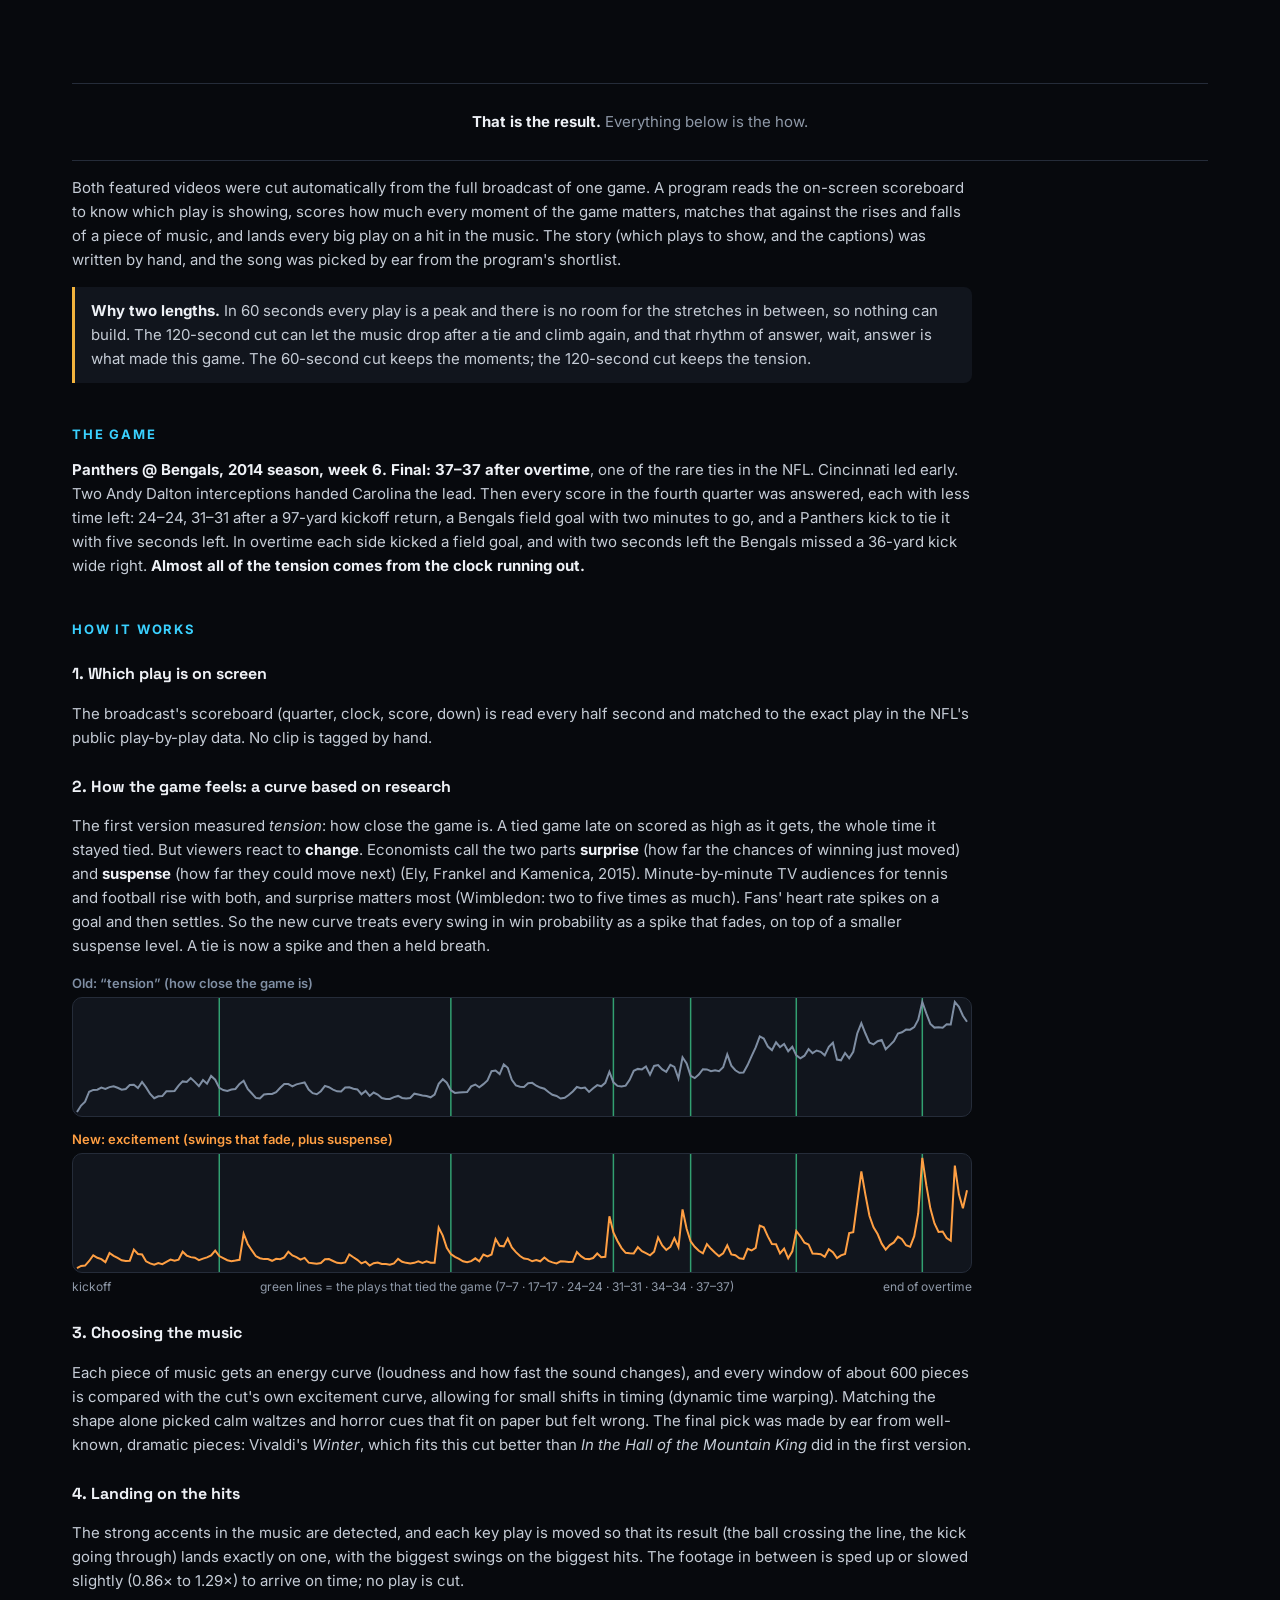
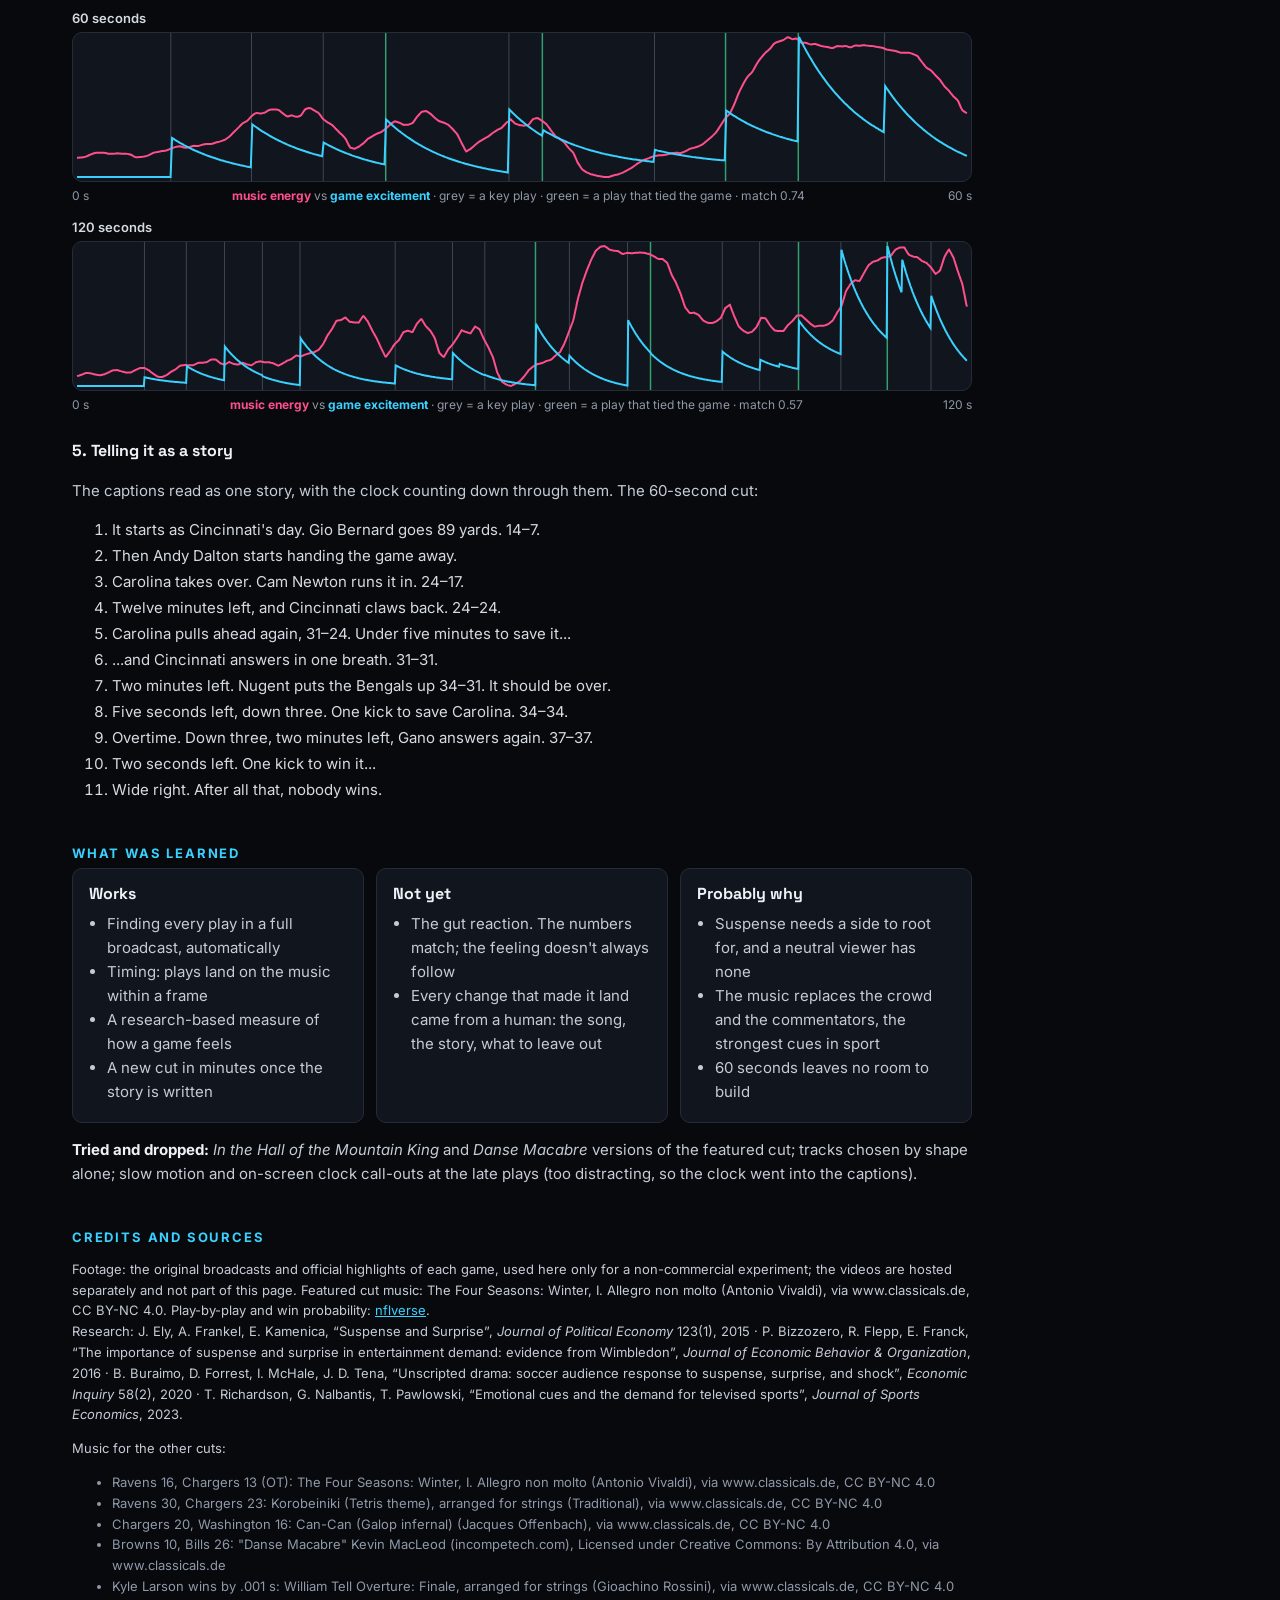
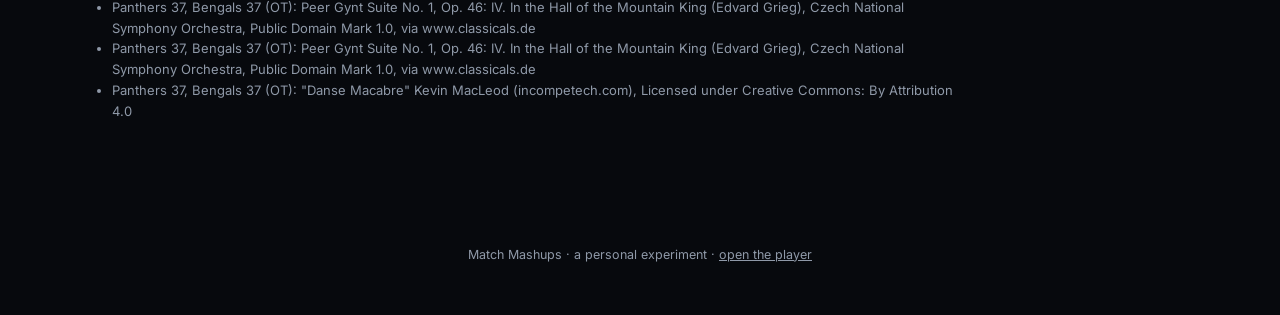
==== commit e9fb5192: "Site: song-vs-game match chart beside the featured game and on every game card, with what to expect " ====
--- a/docs/index.html
+++ b/docs/index.html
@@ -20,7 +20,13 @@
 @keyframes shine{to{background-position:200% center}}
 /* hero */
 .hero{min-height:78vh;display:grid;grid-template-columns:1fr;max-width:760px;align-items:center;padding:36px 0}
-.game{display:flex;flex-wrap:wrap;gap:10px 18px;align-items:center;background:var(--panel);border:1px solid var(--line);border-radius:14px;padding:14px 18px;margin:0 0 18px}
+.game{display:grid;grid-template-columns:1fr 1.15fr;gap:22px;align-items:center;background:var(--panel);border:1px solid var(--line);border-radius:16px;padding:18px 20px;margin:0 0 18px}
+.game>*{min-width:0} .game .meta{margin:2px 0 8px} .game p{margin:10px 0 0;color:#c9d0da} .game .hint{font-size:13px;color:var(--mut)}
+.exp{color:var(--acc)}
+svg.mx{height:92px;margin:8px 0 2px;background:#0b0e14;border-radius:8px}
+svg.mx path{fill:none;stroke-width:1.8;vector-effect:non-scaling-stroke} svg.mx text{fill:#8f99a8;font:600 9px Inter,sans-serif;letter-spacing:.1em}
+.gc svg.mx{height:190px;margin:0}
+.mxk{display:flex;flex-wrap:wrap;gap:6px 16px;color:var(--mut);font-size:12.5px;margin-top:8px} .mxk i{display:inline-block;width:16px;height:3px;border-radius:2px;margin-right:6px;vertical-align:middle}
 .game .tm{font:700 20px "Space Grotesk"} .game .tm .a{color:#0085CA} .game .tm .h{color:#FB4F14} .game .meta{color:var(--mut);font-size:14px}
 .game .song{--c2:var(--acc)}
 .cut{display:grid;grid-template-columns:1.6fr 1fr;gap:22px;align-items:center;background:var(--panel);border:1px solid var(--line);border-radius:16px;padding:16px;margin:0 0 16px}
@@ -119,7 +125,7 @@
 .dt i{font-style:normal;font-size:11px;color:var(--green);border:1px solid #3ecf8e66;border-radius:5px;padding:0 5px;margin-left:6px}
 footer{color:var(--mut);font-size:12.5px;text-align:center;padding:30px 0 50px}
 .rv{opacity:0;transform:translateY(18px);transition:opacity .7s,transform .7s} .rv.in{opacity:1;transform:none}
-@media (max-width:900px){.hero{min-height:auto;padding-top:28px}.cut{grid-template-columns:1fr}.scrollhint{display:none}.pair,.res{grid-template-columns:1fr}
+@media (max-width:900px){.hero{min-height:auto;padding-top:28px}.cut,.game{grid-template-columns:1fr}.scrollhint{display:none}.pair,.res{grid-template-columns:1fr}
  .stats{grid-template-columns:1fr 1fr}.grid.four{grid-template-columns:1fr 1fr}.cols{grid-template-columns:1fr}}
 @media (max-width:560px){.wrap{padding:0 16px}.grid.four{grid-template-columns:1fr}.stat .num{font-size:26px}}
 @media (prefers-reduced-motion:reduce){*,*:before,*:after{animation:none!important;transition:none!important}.rv{opacity:1;transform:none}}
@@ -153,9 +159,12 @@
 <section id="watch" class="rv">
  <p class="kicker">The featured cut</p>
  <h2>Neither side gives in</h2>
- <div class="game"><span class="tm"><span class="a">Carolina Panthers</span> @ <span class="h">Cincinnati Bengals</span></span>
-  <span class="meta">NFL · 2014 season, Week 6 · Final <b>37–37</b> after overtime</span><span class="song">♪ Vivaldi · Winter</span></div>
- <p class="sub">Every score is answered, each with less time left. Then a 36-yard kick misses wide right with 2 s to go. Same game, same song, two lengths:</p>
+ <div class="game"><div class="gi"><span class="tm"><span class="a">Carolina Panthers</span> @ <span class="h">Cincinnati Bengals</span></span>
+  <div class="meta">NFL · 2014 season, Week 6 · Final <b>37–37</b> after overtime</div><span class="song">♪ Vivaldi · Winter</span>
+  <p><b class="exp">What to expect:</b> a rollercoaster. Every score is answered, each with less time left. Then a 36-yard kick misses wide right with 2 s to go.</p>
+  <p class="hint">The chart is the selling point: the <b style="color:#ff4f8b">song's energy</b> was matched to <b style="color:#3ad1ff">the game's excitement</b>, so the music rises when the game does.</p></div>
+  <div class="gc"><svg class="mx" viewBox="0 0 560 190" preserveAspectRatio="none" aria-label="song energy vs the game"><path d="M4.0,87.5L4.0,186.0M4.0,87.5L12.3,175.9M4.0,87.5L20.6,166.0M9.5,85.8L26.2,160.4M17.9,87.1L26.2,160.4M26.2,84.3L26.2,160.4M34.5,85.6L26.2,160.4M42.8,83.1L26.2,160.4M51.2,86.2L26.2,160.4M59.5,87.0L31.7,155.7M67.8,81.8L40.1,151.9M76.1,81.5L48.4,152.0M84.4,79.8L56.7,154.0M87.2,78.4L65.0,153.2M87.2,78.4L73.3,148.2M87.2,78.4L81.7,142.0M87.2,78.4L90.0,137.9M87.2,78.4L98.3,137.1M87.2,78.4L106.6,140.3M87.2,78.4L115.0,146.5M95.5,81.3L123.3,152.8M103.9,81.2L128.8,156.2M112.2,81.6L128.8,156.2M120.5,80.0L128.8,156.2M128.8,81.8L134.4,159.2M128.8,81.8L142.7,163.5M128.8,81.8L151.0,167.1M131.6,80.5L159.3,168.5M139.9,76.1L167.7,168.3M148.2,75.0L176.0,167.4M156.6,70.1L184.3,163.6M164.9,57.1L192.6,154.0M173.2,57.7L198.2,145.0M181.5,54.3L198.2,145.0M189.8,66.7L198.2,145.0M198.2,73.8L198.2,145.0M206.5,63.3L198.2,145.0M214.8,58.7L200.9,140.7M217.6,56.0L209.3,132.7M217.6,56.0L217.6,134.9M217.6,56.0L225.9,141.6M225.9,66.7L231.5,143.7M234.2,72.8L231.5,143.7M242.6,62.4L231.5,143.7M250.9,60.3L234.2,143.5M250.9,60.3L242.6,139.0M250.9,60.3L250.9,134.0M250.9,60.3L259.2,134.0M250.9,60.3L267.5,139.8M256.4,67.3L275.8,148.3M262.0,77.1L284.2,154.9M270.3,92.2L289.7,155.7M278.6,90.4L289.7,155.7M286.9,82.2L289.7,155.7M295.3,79.2L289.7,155.7M303.6,74.4L295.3,153.2M309.1,63.3L303.6,145.0M314.7,45.2L311.9,137.7M314.7,45.2L320.2,136.5M314.7,45.2L328.5,138.6M314.7,45.2L336.9,137.0M317.4,36.3L345.2,128.8M325.8,18.7L353.5,117.5M334.1,17.9L361.8,110.0M342.4,20.5L370.2,109.7M350.7,19.8L378.5,114.5M359.1,20.5L384.0,118.6M367.4,23.2L386.8,120.7M372.9,31.9L395.1,126.9M378.5,42.4L403.4,132.1M384.0,52.9L411.8,135.7M392.3,56.9L420.1,138.3M400.7,57.4L425.6,140.2M409.0,48.3L425.6,140.2M414.5,60.4L433.9,143.2M422.9,63.1L436.7,144.2M431.2,55.8L436.7,144.2M439.5,62.8L442.3,146.0M439.5,62.8L450.6,148.6M439.5,62.8L458.9,149.3M442.3,62.7L467.2,145.7M450.6,54.3L472.8,141.3M458.9,58.7L472.8,141.3M467.2,59.9L472.8,141.3M475.6,52.7L475.6,139.3M478.3,49.0L483.9,135.2M478.3,49.0L492.2,135.3M478.3,49.0L500.5,135.9M481.1,40.7L508.8,133.5M489.4,35.3L517.2,128.9M497.7,24.7L525.5,126.2M506.1,22.1L525.5,126.2M514.4,16.8L525.5,126.2M522.7,21.9L525.5,126.2M531.0,25.3L525.5,126.2M539.4,29.6L525.5,126.2M547.7,22.2L528.3,126.2M553.2,36.9L536.6,130.1M556.0,49.3L544.9,140.0M556.0,49.3L553.2,155.9" stroke="#ffffff22" stroke-width="1"/><path d="M4.0,87.5L6.8,86.8L9.5,85.8L12.3,86.0L15.1,86.6L17.9,87.1L20.6,86.6L23.4,85.5L26.2,84.3L29.0,84.2L31.7,85.0L34.5,85.6L37.3,85.5L40.1,84.2L42.8,83.1L45.6,83.0L48.4,84.3L51.2,86.2L53.9,87.8L56.7,88.1L59.5,87.0L62.3,85.1L65.0,83.8L67.8,81.8L70.6,81.5L73.3,81.5L76.1,81.5L78.9,80.3L81.7,80.2L84.4,79.8L87.2,78.4L90.0,78.4L92.8,80.4L95.5,81.3L98.3,79.8L101.1,80.8L103.9,81.2L106.6,80.2L109.4,81.1L112.2,81.6L115.0,79.9L117.7,79.4L120.5,80.0L123.3,79.9L126.1,80.6L128.8,81.8L131.6,80.5L134.4,79.1L137.1,78.1L139.9,76.1L142.7,76.8L145.5,75.7L148.2,75.0L151.0,74.4L153.8,73.1L156.6,70.1L159.3,65.2L162.1,61.7L164.9,57.1L167.7,56.7L170.4,55.3L173.2,57.7L176.0,58.0L178.8,58.1L181.5,54.3L184.3,57.4L187.1,62.4L189.8,66.7L192.6,72.1L195.4,77.1L198.2,73.8L200.9,70.0L203.7,67.7L206.5,63.3L209.3,62.6L212.0,63.4L214.8,58.7L217.6,56.0L220.4,60.1L223.1,62.6L225.9,66.7L228.7,74.8L231.5,77.1L234.2,72.8L237.0,70.1L239.8,66.4L242.6,62.4L245.3,63.3L248.1,64.0L250.9,60.3L253.6,61.7L256.4,67.3L259.2,71.8L262.0,77.1L264.7,85.7L267.5,90.5L270.3,92.2L273.1,93.0L275.8,91.8L278.6,90.4L281.4,87.7L284.2,84.3L286.9,82.2L289.7,80.9L292.5,80.4L295.3,79.2L298.0,78.5L300.8,76.2L303.6,74.4L306.4,69.6L309.1,63.3L311.9,56.7L314.7,45.2L317.4,36.3L320.2,29.5L323.0,23.5L325.8,18.7L328.5,16.5L331.3,16.0L334.1,17.9L336.9,18.6L339.6,18.8L342.4,20.5L345.2,19.8L348.0,20.0L350.7,19.8L353.5,19.6L356.3,19.9L359.1,20.5L361.8,21.7L364.6,23.2L367.4,23.2L370.2,25.3L372.9,31.9L375.7,36.5L378.5,42.4L381.2,49.7L384.0,52.9L386.8,52.7L389.6,53.9L392.3,56.9L395.1,58.2L397.9,58.4L400.7,57.4L403.4,55.5L406.2,50.0L409.0,48.3L411.8,54.7L414.5,60.4L417.3,62.6L420.1,63.9L422.9,63.1L425.6,60.4L428.4,55.5L431.2,55.8L433.9,59.7L436.7,62.4L439.5,62.8L442.3,62.7L445.0,59.4L447.8,57.3L450.6,54.3L453.4,54.2L456.1,56.4L458.9,58.7L461.7,60.4L464.5,59.8L467.2,59.9L470.0,59.0L472.8,57.0L475.6,52.7L478.3,49.0L481.1,40.7L483.9,36.9L486.7,34.8L489.4,35.3L492.2,30.9L495.0,26.6L497.7,24.7L500.5,24.0L503.3,22.5L506.1,22.1L508.8,21.5L511.6,18.1L514.4,16.8L517.2,16.8L519.9,20.8L522.7,21.9L525.5,22.2L528.3,24.3L531.0,25.3L533.8,27.9L536.6,31.4L539.4,29.6L542.1,22.0L544.9,17.8L547.7,22.2L550.5,29.9L553.2,36.9L556.0,49.3" stroke="#ff4f8b"/><path d="M4.0,186.0L6.8,182.8L9.5,179.4L12.3,175.9L15.1,172.4L17.9,169.1L20.6,166.0L23.4,163.1L26.2,160.4L29.0,157.9L31.7,155.7L34.5,154.0L37.3,152.7L40.1,151.9L42.8,151.5L45.6,151.6L48.4,152.0L51.2,152.7L53.9,153.5L56.7,154.0L59.5,154.2L62.3,154.0L65.0,153.2L67.8,152.0L70.6,150.2L73.3,148.2L76.1,146.0L78.9,143.9L81.7,142.0L84.4,140.3L87.2,138.9L90.0,137.9L92.8,137.2L95.5,137.0L98.3,137.1L101.1,137.7L103.9,138.8L106.6,140.3L109.4,142.1L112.2,144.3L115.0,146.5L117.7,148.7L120.5,150.8L123.3,152.8L126.1,154.6L128.8,156.2L131.6,157.7L134.4,159.2L137.1,160.7L139.9,162.1L142.7,163.5L145.5,164.9L148.2,166.1L151.0,167.1L153.8,167.8L156.6,168.3L159.3,168.5L162.1,168.6L164.9,168.5L167.7,168.3L170.4,168.1L173.2,167.8L176.0,167.4L178.8,166.6L181.5,165.4L184.3,163.6L187.1,161.1L189.8,157.9L192.6,154.0L195.4,149.6L198.2,145.0L200.9,140.7L203.7,137.0L206.5,134.3L209.3,132.7L212.0,132.4L214.8,133.3L217.6,134.9L220.4,137.2L223.1,139.5L225.9,141.6L228.7,143.0L231.5,143.7L234.2,143.5L237.0,142.5L239.8,141.0L242.6,139.0L245.3,137.0L248.1,135.3L250.9,134.0L253.6,133.3L256.4,133.3L259.2,134.0L262.0,135.4L264.7,137.3L267.5,139.8L270.3,142.6L273.1,145.5L275.8,148.3L278.6,151.0L281.4,153.3L284.2,154.9L286.9,155.7L289.7,155.7L292.5,154.9L295.3,153.2L298.0,150.8L300.8,148.0L303.6,145.0L306.4,142.0L309.1,139.6L311.9,137.7L314.7,136.6L317.4,136.3L320.2,136.5L323.0,137.2L325.8,138.0L328.5,138.6L331.3,138.7L334.1,138.3L336.9,137.0L339.6,134.9L342.4,132.2L345.2,128.8L348.0,125.0L350.7,121.2L353.5,117.5L356.3,114.3L359.1,111.7L361.8,110.0L364.6,109.1L367.4,109.0L370.2,109.7L372.9,110.9L375.7,112.5L378.5,114.5L381.2,116.5L384.0,118.6L386.8,120.7L389.6,122.9L392.3,124.9L395.1,126.9L397.9,128.8L400.7,130.6L403.4,132.1L406.2,133.5L409.0,134.6L411.8,135.7L414.5,136.6L417.3,137.4L420.1,138.3L422.9,139.3L425.6,140.2L428.4,141.2L431.2,142.2L433.9,143.2L436.7,144.2L439.5,145.1L442.3,146.0L445.0,147.0L447.8,147.8L450.6,148.6L453.4,149.2L456.1,149.4L458.9,149.3L461.7,148.6L464.5,147.3L467.2,145.7L470.0,143.6L472.8,141.3L475.6,139.3L478.3,137.4L481.1,136.0L483.9,135.2L486.7,134.8L489.4,134.9L492.2,135.3L495.0,135.7L497.7,135.9L500.5,135.9L503.3,135.6L506.1,134.7L508.8,133.5L511.6,132.0L514.4,130.5L517.2,128.9L519.9,127.6L522.7,126.6L525.5,126.2L528.3,126.2L531.0,126.9L533.8,128.2L536.6,130.1L539.4,132.7L542.1,136.0L544.9,140.0L547.7,144.7L550.5,150.0L553.2,155.9L556.0,162.0" stroke="#3ad1ff"/><text x="6" y="11">SONG</text><text x="6" y="107">GAME</text></svg><div class="mxk"><span><i style="background:#ff4f8b"></i>song energy</span><span><i style="background:#3ad1ff"></i>the game</span><span><i style="background:#ffffff55"></i>matched moments</span></div></div></div>
+ <p class="sub">Same game, same song, two lengths:</p>
  <div class="cut rec"><video id="v120" controls preload="metadata" playsinline poster="https://github.com/atharva-729/match-mashups/releases/download/media-v1/hero_poster.jpg" src="https://github.com/atharva-729/match-mashups/releases/download/media-v1/Panthers-Bengals_Winter_120s_1080p.mp4"></video><div><span class="badge">★ Watch this one</span>
   <div class="len">120 s<small>the full story</small></div>
   <h3>The story has room to build</h3>
@@ -171,15 +180,16 @@
 <section id="games" class="rv">
  <p class="kicker">More games, more songs</p>
  <h2>Every game has its own shape</h2>
- <p class="sub">Hover to preview, click to watch with captions and the live music-vs-game meter.</p>
- <div class="grid"><div class="card" data-href="player/#/play/nfl_winter_bal_sd/120" style="--c1:#6A4FB0;--c2:#0080C6"><div class="media"><video muted loop playsinline preload="none" poster="https://github.com/atharva-729/match-mashups/releases/download/media-v1/poster_nfl_winter_bal_sd.jpg" data-src="https://github.com/atharva-729/match-mashups/releases/download/media-v1/preview_nfl_winter_bal_sd.mp4"></video><span class="sport">NFL</span><span class="pl">▶</span></div><div class="body"><div class="song">♪ Vivaldi · Winter</div><h3>Ravens 16, Chargers 13 (OT)</h3><div class="when">2012 Week 12</div><p>Quiet for ages, then a thriller at the end.</p><div class="lens"><a href="player/#/play/nfl_winter_bal_sd/60">60 s</a><a href="player/#/play/nfl_winter_bal_sd/120">120 s</a></div></div></div><div class="card" data-href="player/#/play/nfl_tetris_bal_lac/120" style="--c1:#6A4FB0;--c2:#0080C6"><div class="media"><video muted loop playsinline preload="none" poster="https://github.com/atharva-729/match-mashups/releases/download/media-v1/poster_nfl_tetris_bal_lac.jpg" data-src="https://github.com/atharva-729/match-mashups/releases/download/media-v1/preview_nfl_tetris_bal_lac.mp4"></video><span class="sport">NFL</span><span class="pl">▶</span></div><div class="body"><div class="song">♪ Tetris theme</div><h3>Ravens 30, Chargers 23</h3><div class="when">2024 Week 12</div><p>Builds and builds, then falls away.</p><div class="lens"><a href="player/#/play/nfl_tetris_bal_lac/60">60 s</a><a href="player/#/play/nfl_tetris_bal_lac/120">120 s</a></div></div></div><div class="card" data-href="player/#/play/nfl_cancan_lac_was/120" style="--c1:#0080C6;--c2:#B5374A"><div class="media"><video muted loop playsinline preload="none" poster="https://github.com/atharva-729/match-mashups/releases/download/media-v1/poster_nfl_cancan_lac_was.jpg" data-src="https://github.com/atharva-729/match-mashups/releases/download/media-v1/preview_nfl_cancan_lac_was.mp4"></video><span class="sport">NFL</span><span class="pl">▶</span></div><div class="body"><div class="song">♪ Offenbach · Can-Can</div><h3>Chargers 20, Washington 16</h3><div class="when">2021 Week 1</div><p>Steady, a dip, then a late twist.</p><div class="lens"><a href="player/#/play/nfl_cancan_lac_was/60">60 s</a><a href="player/#/play/nfl_cancan_lac_was/120">120 s</a></div></div></div><div class="card" data-href="player/#/play/nfl_danse_macabre/120" style="--c1:#FF3C00;--c2:#2F6FD6"><div class="media"><video muted loop playsinline preload="none" poster="https://github.com/atharva-729/match-mashups/releases/download/media-v1/poster_nfl_danse_macabre.jpg" data-src="https://github.com/atharva-729/match-mashups/releases/download/media-v1/preview_nfl_danse_macabre.mp4"></video><span class="sport">NFL</span><span class="pl">▶</span></div><div class="body"><div class="song">♪ Danse Macabre</div><h3>Browns 10, Bills 26</h3><div class="when">2014 Week 13</div><p>Wild start, then it fizzles out.</p><div class="lens"><a href="player/#/play/nfl_danse_macabre/60">60 s</a><a href="player/#/play/nfl_danse_macabre/120">120 s</a></div></div></div><div class="card" data-href="player/#/play/nascar_kansas_2024/120" style="--c1:#ffd23f;--c2:#ff3b3b"><div class="media"><video muted loop playsinline preload="none" poster="https://github.com/atharva-729/match-mashups/releases/download/media-v1/poster_nascar_kansas_2024.jpg" data-src="https://github.com/atharva-729/match-mashups/releases/download/media-v1/preview_nascar_kansas_2024.mp4"></video><span class="sport">NASCAR</span><span class="pl">▶</span></div><div class="body"><div class="song">♪ Rossini · William Tell</div><h3>Kyle Larson wins by .001 s</h3><div class="when">AdventHealth 400 · Kansas Speedway</div><p>Stop-start rollercoaster, photo finish.</p><div class="lens"><a href="player/#/play/nascar_kansas_2024/60">60 s</a><a href="player/#/play/nascar_kansas_2024/120">120 s</a></div></div></div></div>
+ <p class="sub">Each chart shows the game's shape against its song. Hover to preview, click to watch.</p>
+ <div class="mxk"><span><i style="background:#ff4f8b"></i>song energy</span><span><i style="background:#3ad1ff"></i>the game</span><span><i style="background:#ffffff55"></i>matched moments</span></div><div style="height:14px"></div>
+ <div class="grid"><div class="card" data-href="player/#/play/nfl_winter_bal_sd/120" style="--c1:#6A4FB0;--c2:#0080C6"><div class="media"><video muted loop playsinline preload="none" poster="https://github.com/atharva-729/match-mashups/releases/download/media-v1/poster_nfl_winter_bal_sd.jpg" data-src="https://github.com/atharva-729/match-mashups/releases/download/media-v1/preview_nfl_winter_bal_sd.mp4"></video><span class="sport">NFL</span><span class="pl">▶</span></div><div class="body"><div class="song">♪ Vivaldi · Winter</div><h3>Ravens 16, Chargers 13 (OT)</h3><div class="when">2012 Week 12</div><svg class="mx" viewBox="0 0 400 150" preserveAspectRatio="none" aria-label="song energy vs the game"><path d="M4.0,48.1L4.0,146.0M9.9,53.8L9.9,140.1M15.8,54.0L15.8,134.8M21.7,50.0L21.7,131.6M27.6,58.6L27.6,130.1M29.6,58.9L33.5,128.4M29.6,58.9L39.5,125.3M33.5,54.2L45.4,121.6M39.5,57.2L45.4,121.6M45.4,57.0L45.4,121.6M49.3,52.6L51.3,119.5M53.2,52.5L57.2,120.0M57.2,56.6L63.1,121.9M57.2,56.6L69.0,123.3M59.2,56.2L74.9,122.1M65.1,54.8L76.9,121.0M69.0,50.5L82.8,116.4M72.9,41.5L88.7,111.5M76.9,40.1L92.6,110.0M82.8,31.2L92.6,110.0M88.7,30.2L92.6,110.0M94.6,25.5L92.6,110.0M100.5,29.3L92.6,110.0M106.4,31.8L92.6,110.0M112.3,37.0L92.6,110.0M118.3,28.5L98.6,112.4M122.2,46.1L104.5,118.6M124.2,57.4L110.4,123.5M124.2,57.4L116.3,124.9M124.2,57.4L122.2,124.9M124.2,57.4L128.1,126.7M126.1,67.1L134.0,130.4M128.1,72.7L139.9,133.9M132.0,72.0L145.8,134.9M137.9,69.0L151.7,132.4M143.9,69.0L151.7,132.4M149.8,69.5L151.7,132.4M155.7,68.2L151.7,132.4M161.6,64.4L155.7,128.9M167.5,64.5L155.7,128.9M173.4,64.7L155.7,128.9M179.3,60.1L159.6,124.9M179.3,60.1L165.5,120.4M179.3,60.1L171.4,119.8M179.3,60.1L177.3,122.0M179.3,60.1L183.3,124.4M179.3,60.1L189.2,125.5M185.2,61.3L191.1,125.7M191.1,61.1L191.1,125.7M195.1,59.5L197.0,125.1M197.0,57.2L203.0,124.1M203.0,56.0L206.9,123.7M206.9,58.6L210.8,124.2M212.8,61.5L216.7,126.7M218.7,64.8L220.7,128.6M220.7,65.9L226.6,130.0M226.6,65.1L230.5,129.6M232.5,63.4L234.5,128.3M238.4,62.0L236.4,127.4M240.4,60.2L242.4,124.7M246.3,54.2L244.3,123.7M252.2,57.7L244.3,123.7M258.1,62.3L244.3,123.7M264.0,58.8L244.3,123.7M269.9,60.1L250.2,119.2M275.8,55.8L256.1,112.8M281.7,60.1L262.1,107.2M287.7,69.1L268.0,104.0M293.6,69.5L273.9,101.9M299.5,54.3L279.8,100.5M305.4,33.6L285.7,100.5M307.4,29.1L291.6,101.7M307.4,29.1L297.5,102.3M307.4,29.1L303.4,101.8M307.4,29.1L309.3,100.3M309.3,25.1L315.2,98.2M313.3,21.7L319.2,96.3M319.2,25.5L319.2,96.3M325.1,22.8L319.2,96.3M331.0,24.7L319.2,96.3M336.9,24.5L319.2,96.3M342.8,25.4L323.1,94.0M348.7,23.1L329.0,90.9M354.6,16.0L334.9,89.2M354.6,16.0L340.8,89.1M356.6,16.8L346.8,90.1M360.5,18.5L352.7,92.3M366.5,20.7L354.6,93.3M372.4,21.3L354.6,93.3M378.3,21.7L358.6,95.8M382.2,28.9L364.5,99.9M384.2,35.3L370.4,103.4M384.2,35.3L376.3,105.6M386.2,37.3L382.2,108.3M388.1,43.4L388.1,114.1M394.0,56.1L394.0,124.3" stroke="#ffffff22" stroke-width="1"/><path d="M4.0,48.1L6.0,50.1L7.9,53.2L9.9,53.8L11.9,54.6L13.8,54.8L15.8,54.0L17.8,50.5L19.8,47.5L21.7,50.0L23.7,54.4L25.7,57.2L27.6,58.6L29.6,58.9L31.6,57.0L33.5,54.2L35.5,52.4L37.5,54.4L39.5,57.2L41.4,58.2L43.4,58.1L45.4,57.0L47.3,54.4L49.3,52.6L51.3,52.0L53.2,52.5L55.2,54.1L57.2,56.6L59.2,56.2L61.1,55.4L63.1,56.1L65.1,54.8L67.0,51.6L69.0,50.5L71.0,46.0L72.9,41.5L74.9,39.9L76.9,40.1L78.9,37.3L80.8,34.6L82.8,31.2L84.8,31.5L86.7,30.1L88.7,30.2L90.7,28.9L92.6,27.7L94.6,25.5L96.6,25.7L98.6,27.6L100.5,29.3L102.5,29.8L104.5,30.9L106.4,31.8L108.4,33.0L110.4,35.8L112.3,37.0L114.3,32.6L116.3,28.2L118.3,28.5L120.2,35.3L122.2,46.1L124.2,57.4L126.1,67.1L128.1,72.7L130.1,73.0L132.0,72.0L134.0,70.9L136.0,70.1L137.9,69.0L139.9,69.0L141.9,68.9L143.9,69.0L145.8,69.5L147.8,69.1L149.8,69.5L151.7,69.2L153.7,68.6L155.7,68.2L157.6,66.5L159.6,65.5L161.6,64.4L163.6,63.8L165.5,63.5L167.5,64.5L169.5,64.5L171.4,64.4L173.4,64.7L175.4,63.7L177.3,62.9L179.3,60.1L181.3,60.2L183.3,60.1L185.2,61.3L187.2,61.9L189.2,63.6L191.1,61.1L193.1,60.2L195.1,59.5L197.0,57.2L199.0,56.2L201.0,56.9L203.0,56.0L204.9,56.2L206.9,58.6L208.9,59.0L210.8,60.1L212.8,61.5L214.8,62.5L216.7,62.7L218.7,64.8L220.7,65.9L222.7,66.6L224.6,65.9L226.6,65.1L228.6,64.5L230.5,63.7L232.5,63.4L234.5,63.5L236.4,63.7L238.4,62.0L240.4,60.2L242.4,57.6L244.3,55.3L246.3,54.2L248.3,54.6L250.2,55.7L252.2,57.7L254.2,59.4L256.1,61.4L258.1,62.3L260.1,61.1L262.1,59.3L264.0,58.8L266.0,58.9L268.0,59.0L269.9,60.1L271.9,60.2L273.9,58.4L275.8,55.8L277.8,56.0L279.8,57.7L281.7,60.1L283.7,63.7L285.7,67.1L287.7,69.1L289.6,70.4L291.6,70.8L293.6,69.5L295.5,66.9L297.5,61.1L299.5,54.3L301.4,47.5L303.4,40.5L305.4,33.6L307.4,29.1L309.3,25.1L311.3,20.4L313.3,21.7L315.2,24.4L317.2,24.6L319.2,25.5L321.1,26.8L323.1,24.2L325.1,22.8L327.1,23.5L329.0,24.1L331.0,24.7L333.0,24.4L334.9,24.7L336.9,24.5L338.9,24.7L340.8,25.4L342.8,25.4L344.8,27.2L346.8,25.7L348.7,23.1L350.7,22.2L352.7,19.4L354.6,16.0L356.6,16.8L358.6,16.8L360.5,18.5L362.5,20.3L364.5,19.6L366.5,20.7L368.4,20.7L370.4,20.3L372.4,21.3L374.3,21.0L376.3,21.2L378.3,21.7L380.2,23.2L382.2,28.9L384.2,35.3L386.2,37.3L388.1,43.4L390.1,50.8L392.1,54.9L394.0,56.1L396.0,63.5" stroke="#ff4f8b"/><path d="M4.0,146.0L6.0,144.1L7.9,142.1L9.9,140.1L11.9,138.2L13.8,136.4L15.8,134.8L17.8,133.5L19.8,132.4L21.7,131.6L23.7,131.0L25.7,130.5L27.6,130.1L29.6,129.6L31.6,129.1L33.5,128.4L35.5,127.5L37.5,126.5L39.5,125.3L41.4,124.1L43.4,122.8L45.4,121.6L47.3,120.6L49.3,120.0L51.3,119.5L53.2,119.4L55.2,119.5L57.2,120.0L59.2,120.5L61.1,121.2L63.1,121.9L65.1,122.6L67.0,123.0L69.0,123.3L71.0,123.2L72.9,122.8L74.9,122.1L76.9,121.0L78.9,119.7L80.8,118.1L82.8,116.4L84.8,114.6L86.7,112.9L88.7,111.5L90.7,110.4L92.6,110.0L94.6,110.1L96.6,110.9L98.6,112.4L100.5,114.3L102.5,116.4L104.5,118.6L106.4,120.6L108.4,122.3L110.4,123.5L112.3,124.3L114.3,124.7L116.3,124.9L118.3,124.8L120.2,124.7L122.2,124.9L124.2,125.2L126.1,125.8L128.1,126.7L130.1,127.8L132.0,129.1L134.0,130.4L136.0,131.8L137.9,132.9L139.9,133.9L141.9,134.6L143.9,134.9L145.8,134.9L147.8,134.5L149.8,133.6L151.7,132.4L153.7,130.8L155.7,128.9L157.6,126.9L159.6,124.9L161.6,123.1L163.6,121.5L165.5,120.4L167.5,119.7L169.5,119.6L171.4,119.8L173.4,120.3L175.4,121.1L177.3,122.0L179.3,122.9L181.3,123.7L183.3,124.4L185.2,125.0L187.2,125.3L189.2,125.5L191.1,125.7L193.1,125.6L195.1,125.4L197.0,125.1L199.0,124.8L201.0,124.4L203.0,124.1L204.9,123.8L206.9,123.7L208.9,123.9L210.8,124.2L212.8,124.9L214.8,125.7L216.7,126.7L218.7,127.6L220.7,128.6L222.7,129.4L224.6,129.8L226.6,130.0L228.6,129.9L230.5,129.6L232.5,129.0L234.5,128.3L236.4,127.4L238.4,126.6L240.4,125.7L242.4,124.7L244.3,123.7L246.3,122.4L248.3,120.9L250.2,119.2L252.2,117.1L254.2,115.0L256.1,112.8L258.1,110.7L260.1,108.8L262.1,107.2L264.0,105.9L266.0,104.8L268.0,104.0L269.9,103.2L271.9,102.5L273.9,101.9L275.8,101.3L277.8,100.8L279.8,100.5L281.7,100.3L283.7,100.3L285.7,100.5L287.7,100.8L289.6,101.3L291.6,101.7L293.6,102.0L295.5,102.2L297.5,102.3L299.5,102.3L301.4,102.1L303.4,101.8L305.4,101.3L307.4,100.9L309.3,100.3L311.3,99.7L313.3,99.0L315.2,98.2L317.2,97.3L319.2,96.3L321.1,95.2L323.1,94.0L325.1,92.9L327.1,91.8L329.0,90.9L331.0,90.1L333.0,89.6L334.9,89.2L336.9,89.0L338.9,89.0L340.8,89.1L342.8,89.3L344.8,89.7L346.8,90.1L348.7,90.7L350.7,91.5L352.7,92.3L354.6,93.3L356.6,94.5L358.6,95.8L360.5,97.2L362.5,98.5L364.5,99.9L366.5,101.2L368.4,102.4L370.4,103.4L372.4,104.3L374.3,105.0L376.3,105.6L378.3,106.4L380.2,107.2L382.2,108.3L384.2,109.7L386.2,111.7L388.1,114.1L390.1,117.1L392.1,120.5L394.0,124.3L396.0,128.4" stroke="#3ad1ff"/><text x="6" y="11">SONG</text><text x="6" y="87">GAME</text></svg><p><b class="exp">What to expect:</b> Quiet for ages, then a thriller at the end.</p><div class="lens"><a href="player/#/play/nfl_winter_bal_sd/60">60 s</a><a href="player/#/play/nfl_winter_bal_sd/120">120 s</a></div></div></div><div class="card" data-href="player/#/play/nfl_tetris_bal_lac/120" style="--c1:#6A4FB0;--c2:#0080C6"><div class="media"><video muted loop playsinline preload="none" poster="https://github.com/atharva-729/match-mashups/releases/download/media-v1/poster_nfl_tetris_bal_lac.jpg" data-src="https://github.com/atharva-729/match-mashups/releases/download/media-v1/preview_nfl_tetris_bal_lac.mp4"></video><span class="sport">NFL</span><span class="pl">▶</span></div><div class="body"><div class="song">♪ Tetris theme</div><h3>Ravens 30, Chargers 23</h3><div class="when">2024 Week 12</div><svg class="mx" viewBox="0 0 400 150" preserveAspectRatio="none" aria-label="song energy vs the game"><path d="M4.0,60.9L4.0,138.6M6.0,61.2L9.9,130.4M11.9,60.1L13.8,124.3M17.8,59.5L13.8,124.3M23.7,59.0L13.8,124.3M27.6,58.3L17.8,118.1M27.6,58.3L23.7,109.7M27.6,58.3L29.6,106.3M27.6,58.3L35.5,109.7M27.6,58.3L41.4,116.0M27.6,58.3L47.3,120.3M33.5,59.8L53.2,122.3M39.5,62.1L59.2,123.5M45.4,60.9L65.1,124.3M51.3,61.9L71.0,124.7M57.2,59.9L71.0,124.7M63.1,58.5L76.9,124.3M63.1,58.5L82.8,122.6M69.0,49.3L88.7,119.6M74.9,41.9L94.6,116.6M80.8,38.9L100.5,114.9M86.7,41.7L106.4,113.1M92.6,44.4L106.4,113.1M98.6,42.4L108.4,111.8M104.5,40.6L110.4,110.2M110.4,44.4L110.4,110.2M116.3,42.9L110.4,110.2M122.2,39.7L112.3,108.3M124.2,39.4L118.3,102.4M124.2,39.4L124.2,101.1M124.2,39.4L130.1,106.3M128.1,41.4L134.0,111.1M134.0,43.6L134.0,111.1M139.9,42.0L134.0,111.1M145.8,40.8L134.0,111.1M151.7,44.7L136.0,113.2M153.7,45.0L141.9,116.8M155.7,45.0L147.8,114.7M161.6,39.9L151.7,110.0M167.5,38.0L153.7,106.8M171.4,36.9L157.6,99.6M171.4,36.9L163.6,90.7M171.4,36.9L169.5,89.8M171.4,36.9L175.4,96.9M171.4,36.9L181.3,105.1M177.3,38.2L183.3,107.2M183.3,37.9L183.3,107.2M189.2,37.7L183.3,107.2M195.1,39.1L185.2,108.7M195.1,39.1L191.1,110.9M195.1,39.1L197.0,110.2M195.1,39.1L203.0,107.3M199.0,33.5L208.9,103.4M201.0,29.5L214.8,100.1M204.9,20.8L220.7,98.7M210.8,20.5L222.7,98.8M216.7,24.7L228.6,99.8M220.7,24.9L234.5,100.2M220.7,24.9L240.4,98.8M226.6,20.2L246.3,96.9M232.5,20.9L250.2,96.4M238.4,24.6L250.2,96.4M244.3,19.3L250.2,96.4M250.2,16.0L250.2,96.4M256.1,18.4L250.2,96.4M262.1,20.6L250.2,96.4M268.0,18.7L250.2,96.4M273.9,18.3L254.2,97.0M279.8,30.9L260.1,100.0M281.7,34.1L266.0,104.0M285.7,38.7L271.9,107.3M285.7,38.7L277.8,106.7M291.6,32.1L281.7,103.1M295.5,31.7L285.7,97.7M295.5,31.7L291.6,91.6M295.5,31.7L297.5,94.4M299.5,32.2L303.4,104.2M305.4,32.9L303.4,104.2M311.3,33.1L303.4,104.2M317.2,34.9L303.4,104.2M319.2,37.4L309.3,111.6M319.2,37.4L315.2,110.8M319.2,37.4L321.1,106.4M319.2,37.4L327.1,107.7M323.1,52.8L333.0,117.7M327.1,65.9L338.9,130.6M333.0,69.9L340.8,134.3M338.9,70.0L340.8,134.3M344.8,70.5L340.8,134.3M350.7,73.0L342.8,137.3M350.7,73.0L348.7,143.2M350.7,73.0L354.6,145.4M350.7,73.0L360.5,146.0M350.7,73.0L366.5,145.0M352.7,72.5L372.4,140.4M358.6,71.5L376.3,134.9M364.5,71.1L376.3,134.9M370.4,70.5L376.3,134.9M376.3,70.6L376.3,134.9M378.3,70.0L382.2,125.8M378.3,70.0L388.1,122.2M380.2,70.7L394.0,127.7M386.2,71.1L396.0,130.9M392.1,71.6L396.0,130.9" stroke="#ffffff22" stroke-width="1"/><path d="M4.0,60.9L6.0,61.2L7.9,61.0L9.9,60.3L11.9,60.1L13.8,60.5L15.8,60.3L17.8,59.5L19.8,59.0L21.7,59.4L23.7,59.0L25.7,58.8L27.6,58.3L29.6,58.7L31.6,59.7L33.5,59.8L35.5,60.4L37.5,62.8L39.5,62.1L41.4,60.2L43.4,60.3L45.4,60.9L47.3,60.8L49.3,61.5L51.3,61.9L53.2,62.4L55.2,61.5L57.2,59.9L59.2,60.7L61.1,60.4L63.1,58.5L65.1,54.9L67.0,52.4L69.0,49.3L71.0,46.0L72.9,43.9L74.9,41.9L76.9,40.6L78.9,39.6L80.8,38.9L82.8,38.8L84.8,40.9L86.7,41.7L88.7,43.2L90.7,44.7L92.6,44.4L94.6,45.2L96.6,43.7L98.6,42.4L100.5,41.2L102.5,41.5L104.5,40.6L106.4,41.5L108.4,40.9L110.4,44.4L112.3,43.8L114.3,43.8L116.3,42.9L118.3,42.4L120.2,40.5L122.2,39.7L124.2,39.4L126.1,41.3L128.1,41.4L130.1,41.1L132.0,44.0L134.0,43.6L136.0,43.3L137.9,42.0L139.9,42.0L141.9,40.8L143.9,41.5L145.8,40.8L147.8,42.7L149.8,42.7L151.7,44.7L153.7,45.0L155.7,45.0L157.6,43.6L159.6,41.6L161.6,39.9L163.6,38.2L165.5,37.1L167.5,38.0L169.5,37.8L171.4,36.9L173.4,38.3L175.4,37.4L177.3,38.2L179.3,37.9L181.3,37.6L183.3,37.9L185.2,37.9L187.2,36.8L189.2,37.7L191.1,37.0L193.1,37.4L195.1,39.1L197.0,36.2L199.0,33.5L201.0,29.5L203.0,24.2L204.9,20.8L206.9,19.5L208.9,19.4L210.8,20.5L212.8,22.3L214.8,24.0L216.7,24.7L218.7,24.4L220.7,24.9L222.7,22.7L224.6,21.4L226.6,20.2L228.6,20.3L230.5,19.9L232.5,20.9L234.5,21.7L236.4,25.9L238.4,24.6L240.4,24.0L242.4,21.8L244.3,19.3L246.3,16.5L248.3,16.4L250.2,16.0L252.2,18.7L254.2,18.3L256.1,18.4L258.1,20.7L260.1,20.4L262.1,20.6L264.0,20.8L266.0,19.7L268.0,18.7L269.9,18.3L271.9,16.9L273.9,18.3L275.8,18.7L277.8,25.1L279.8,30.9L281.7,34.1L283.7,35.9L285.7,38.7L287.7,34.8L289.6,32.2L291.6,32.1L293.6,32.3L295.5,31.7L297.5,31.8L299.5,32.2L301.4,32.0L303.4,32.3L305.4,32.9L307.4,32.6L309.3,33.4L311.3,33.1L313.3,33.1L315.2,33.7L317.2,34.9L319.2,37.4L321.1,44.8L323.1,52.8L325.1,59.6L327.1,65.9L329.0,70.4L331.0,70.6L333.0,69.9L334.9,70.4L336.9,70.4L338.9,70.0L340.8,69.6L342.8,70.3L344.8,70.5L346.8,71.4L348.7,72.1L350.7,73.0L352.7,72.5L354.6,72.0L356.6,71.1L358.6,71.5L360.5,71.4L362.5,70.9L364.5,71.1L366.5,71.3L368.4,70.8L370.4,70.5L372.4,70.8L374.3,70.6L376.3,70.6L378.3,70.0L380.2,70.7L382.2,71.1L384.2,71.3L386.2,71.1L388.1,71.9L390.1,71.5L392.1,71.6L394.0,71.6L396.0,72.4" stroke="#ff4f8b"/><path d="M4.0,138.6L6.0,136.0L7.9,133.3L9.9,130.4L11.9,127.4L13.8,124.3L15.8,121.2L17.8,118.1L19.8,115.0L21.7,112.1L23.7,109.7L25.7,107.8L27.6,106.7L29.6,106.3L31.6,106.8L33.5,108.0L35.5,109.7L37.5,111.8L39.5,113.9L41.4,116.0L43.4,117.8L45.4,119.2L47.3,120.3L49.3,121.2L51.3,121.8L53.2,122.3L55.2,122.7L57.2,123.1L59.2,123.5L61.1,123.8L63.1,124.1L65.1,124.3L67.0,124.6L69.0,124.7L71.0,124.7L72.9,124.7L74.9,124.6L76.9,124.3L78.9,123.9L80.8,123.4L82.8,122.6L84.8,121.8L86.7,120.7L88.7,119.6L90.7,118.5L92.6,117.4L94.6,116.6L96.6,115.8L98.6,115.3L100.5,114.9L102.5,114.5L104.5,113.9L106.4,113.1L108.4,111.8L110.4,110.2L112.3,108.3L114.3,106.2L116.3,104.1L118.3,102.4L120.2,101.3L122.2,100.8L124.2,101.1L126.1,102.3L128.1,104.0L130.1,106.3L132.0,108.7L134.0,111.1L136.0,113.2L137.9,115.0L139.9,116.2L141.9,116.8L143.9,116.8L145.8,116.1L147.8,114.7L149.8,112.6L151.7,110.0L153.7,106.8L155.7,103.2L157.6,99.6L159.6,96.1L161.6,93.0L163.6,90.7L165.5,89.3L167.5,89.0L169.5,89.8L171.4,91.6L173.4,94.0L175.4,96.9L177.3,99.9L179.3,102.7L181.3,105.1L183.3,107.2L185.2,108.7L187.2,109.9L189.2,110.5L191.1,110.9L193.1,110.9L195.1,110.7L197.0,110.2L199.0,109.4L201.0,108.4L203.0,107.3L204.9,106.0L206.9,104.7L208.9,103.4L210.8,102.2L212.8,101.0L214.8,100.1L216.7,99.3L218.7,98.9L220.7,98.7L222.7,98.8L224.6,99.1L226.6,99.4L228.6,99.8L230.5,100.2L232.5,100.3L234.5,100.2L236.4,99.9L238.4,99.4L240.4,98.8L242.4,98.1L244.3,97.4L246.3,96.9L248.3,96.5L250.2,96.4L252.2,96.6L254.2,97.0L256.1,97.8L258.1,98.8L260.1,100.0L262.1,101.3L264.0,102.7L266.0,104.0L268.0,105.4L269.9,106.4L271.9,107.3L273.9,107.7L275.8,107.5L277.8,106.7L279.8,105.2L281.7,103.1L283.7,100.5L285.7,97.7L287.7,95.0L289.6,92.9L291.6,91.6L293.6,91.3L295.5,92.3L297.5,94.4L299.5,97.3L301.4,100.7L303.4,104.2L305.4,107.4L307.4,109.9L309.3,111.6L311.3,112.2L313.3,111.9L315.2,110.8L317.2,109.3L319.2,107.7L321.1,106.4L323.1,105.9L325.1,106.2L327.1,107.7L329.0,110.2L331.0,113.6L333.0,117.7L334.9,122.1L336.9,126.4L338.9,130.6L340.8,134.3L342.8,137.3L344.8,139.8L346.8,141.8L348.7,143.2L350.7,144.2L352.7,144.9L354.6,145.4L356.6,145.7L358.6,145.9L360.5,146.0L362.5,145.9L364.5,145.6L366.5,145.0L368.4,143.9L370.4,142.4L372.4,140.4L374.3,137.8L376.3,134.9L378.3,131.8L380.2,128.6L382.2,125.8L384.2,123.7L386.2,122.4L388.1,122.2L390.1,123.1L392.1,125.0L394.0,127.7L396.0,130.9" stroke="#3ad1ff"/><text x="6" y="11">SONG</text><text x="6" y="87">GAME</text></svg><p><b class="exp">What to expect:</b> Builds and builds, then falls away.</p><div class="lens"><a href="player/#/play/nfl_tetris_bal_lac/60">60 s</a><a href="player/#/play/nfl_tetris_bal_lac/120">120 s</a></div></div></div><div class="card" data-href="player/#/play/nfl_cancan_lac_was/120" style="--c1:#0080C6;--c2:#B5374A"><div class="media"><video muted loop playsinline preload="none" poster="https://github.com/atharva-729/match-mashups/releases/download/media-v1/poster_nfl_cancan_lac_was.jpg" data-src="https://github.com/atharva-729/match-mashups/releases/download/media-v1/preview_nfl_cancan_lac_was.mp4"></video><span class="sport">NFL</span><span class="pl">▶</span></div><div class="body"><div class="song">♪ Offenbach · Can-Can</div><h3>Chargers 20, Washington 16</h3><div class="when">2021 Week 1</div><svg class="mx" viewBox="0 0 400 150" preserveAspectRatio="none" aria-label="song energy vs the game"><path d="M4.0,73.0L4.0,144.3M9.9,65.6L4.0,144.3M15.8,57.4L6.0,142.5M21.7,51.2L11.9,136.5M27.6,47.6L13.8,134.4M33.5,50.3L13.8,134.4M39.5,50.5L19.8,128.0M45.4,47.6L25.7,123.0M49.3,38.9L31.6,121.7M49.3,38.9L37.5,124.5M49.3,38.9L43.4,128.3M49.3,38.9L49.3,129.6M49.3,38.9L55.2,128.2M49.3,38.9L61.1,127.0M49.3,38.9L67.0,127.6M53.2,33.8L72.9,128.7M59.2,34.0L78.9,127.8M65.1,36.0L84.8,124.7M71.0,36.6L86.7,123.5M76.9,35.5L86.7,123.5M82.8,35.5L88.7,122.4M88.7,32.2L94.6,120.3M92.6,26.1L98.6,120.1M98.6,22.4L98.6,120.1M104.5,24.6L98.6,120.1M110.4,28.1L98.6,120.1M116.3,29.4L98.6,120.1M122.2,29.7L102.5,120.5M128.1,30.1L108.4,121.4M134.0,30.5L114.3,122.2M139.9,32.2L120.2,123.7M145.8,31.4L126.1,126.9M151.7,30.5L132.0,130.9M157.6,30.5L137.9,133.2M163.6,28.1L143.9,133.1M169.5,28.3L149.8,132.7M175.4,30.6L155.7,133.6M181.3,35.3L161.6,134.8M187.2,53.8L167.5,134.0M193.1,61.1L173.4,131.4M199.0,57.0L179.3,129.0M204.9,57.0L185.2,127.9M210.8,59.1L191.1,127.4M216.7,55.9L197.0,126.5M222.7,47.2L203.0,123.9M228.6,34.0L208.9,118.8M232.5,27.3L214.8,113.2M232.5,27.3L220.7,111.5M232.5,27.3L226.6,113.9M232.5,27.3L232.5,117.0M232.5,27.3L238.4,117.9M232.5,27.3L244.3,115.3M238.4,24.2L246.3,113.7M240.4,23.6L252.2,108.8M240.4,23.6L258.1,108.0M244.3,26.7L264.0,113.1M250.2,30.0L268.0,117.7M256.1,27.9L268.0,117.7M262.1,28.2L268.0,117.7M268.0,30.1L268.0,117.7M269.9,30.8L273.9,122.9M269.9,30.8L279.8,123.9M269.9,30.8L285.7,121.4M273.9,28.4L291.6,116.2M279.8,27.0L291.6,116.2M285.7,28.4L291.6,116.2M291.6,26.6L291.6,116.2M297.5,25.6L291.6,116.2M303.4,28.2L291.6,116.2M309.3,26.5L293.6,113.9M315.2,21.0L295.5,111.1M317.2,19.9L301.4,101.6M317.2,19.9L307.4,92.8M317.2,19.9L313.3,89.0M317.2,19.9L319.2,91.5M317.2,19.9L325.1,98.1M317.2,19.9L331.0,106.5M323.1,21.1L333.0,109.2M329.0,22.5L333.0,109.2M334.9,23.0L333.0,109.2M340.8,21.3L333.0,109.2M346.8,18.9L333.0,109.2M352.7,18.6L333.0,109.2M358.6,22.9L338.9,116.1M364.5,23.9L344.8,119.9M370.4,25.9L350.7,121.0M376.3,33.2L356.6,120.9M382.2,29.2L362.5,120.5M388.1,16.0L368.4,121.0M394.0,35.6L374.3,124.1M396.0,42.2L380.2,129.6M396.0,42.2L386.2,136.5M396.0,42.2L392.1,142.7" stroke="#ffffff22" stroke-width="1"/><path d="M4.0,73.0L6.0,70.9L7.9,68.2L9.9,65.6L11.9,62.8L13.8,60.3L15.8,57.4L17.8,55.3L19.8,52.9L21.7,51.2L23.7,49.6L25.7,48.0L27.6,47.6L29.6,48.3L31.6,49.5L33.5,50.3L35.5,50.9L37.5,51.1L39.5,50.5L41.4,49.1L43.4,47.8L45.4,47.6L47.3,44.4L49.3,38.9L51.3,34.4L53.2,33.8L55.2,32.6L57.2,32.8L59.2,34.0L61.1,34.2L63.1,34.6L65.1,36.0L67.0,36.7L69.0,36.3L71.0,36.6L72.9,36.2L74.9,35.5L76.9,35.5L78.9,35.1L80.8,36.4L82.8,35.5L84.8,33.4L86.7,32.6L88.7,32.2L90.7,29.3L92.6,26.1L94.6,23.3L96.6,22.4L98.6,22.4L100.5,22.0L102.5,23.2L104.5,24.6L106.4,25.1L108.4,25.9L110.4,28.1L112.3,27.6L114.3,28.5L116.3,29.4L118.3,30.0L120.2,29.3L122.2,29.7L124.2,31.0L126.1,30.4L128.1,30.1L130.1,30.6L132.0,31.0L134.0,30.5L136.0,31.1L137.9,32.3L139.9,32.2L141.9,32.6L143.9,32.3L145.8,31.4L147.8,30.9L149.8,31.2L151.7,30.5L153.7,30.5L155.7,30.8L157.6,30.5L159.6,29.2L161.6,28.2L163.6,28.1L165.5,27.5L167.5,27.3L169.5,28.3L171.4,29.6L173.4,30.0L175.4,30.6L177.3,31.8L179.3,32.1L181.3,35.3L183.3,41.0L185.2,48.1L187.2,53.8L189.2,59.7L191.1,62.2L193.1,61.1L195.1,59.6L197.0,58.2L199.0,57.0L201.0,56.4L203.0,56.5L204.9,57.0L206.9,58.0L208.9,58.5L210.8,59.1L212.8,58.9L214.8,57.6L216.7,55.9L218.7,54.2L220.7,51.1L222.7,47.2L224.6,42.2L226.6,38.4L228.6,34.0L230.5,30.3L232.5,27.3L234.5,25.3L236.4,24.2L238.4,24.2L240.4,23.6L242.4,24.8L244.3,26.7L246.3,28.2L248.3,28.9L250.2,30.0L252.2,29.4L254.2,28.0L256.1,27.9L258.1,27.7L260.1,27.2L262.1,28.2L264.0,29.7L266.0,29.5L268.0,30.1L269.9,30.8L271.9,30.2L273.9,28.4L275.8,28.4L277.8,27.9L279.8,27.0L281.7,27.6L283.7,28.9L285.7,28.4L287.7,28.5L289.6,28.1L291.6,26.6L293.6,25.9L295.5,26.1L297.5,25.6L299.5,26.7L301.4,27.9L303.4,28.2L305.4,27.7L307.4,27.5L309.3,26.5L311.3,24.3L313.3,23.1L315.2,21.0L317.2,19.9L319.2,20.3L321.1,21.0L323.1,21.1L325.1,21.2L327.1,22.7L329.0,22.5L331.0,22.8L333.0,22.6L334.9,23.0L336.9,23.0L338.9,22.2L340.8,21.3L342.8,22.0L344.8,21.5L346.8,18.9L348.7,18.9L350.7,19.1L352.7,18.6L354.6,19.9L356.6,22.6L358.6,22.9L360.5,23.1L362.5,23.9L364.5,23.9L366.5,22.8L368.4,23.2L370.4,25.9L372.4,27.4L374.3,29.1L376.3,33.2L378.3,38.3L380.2,32.1L382.2,29.2L384.2,26.7L386.2,22.7L388.1,16.0L390.1,24.7L392.1,32.5L394.0,35.6L396.0,42.2" stroke="#ff4f8b"/><path d="M4.0,144.3L6.0,142.5L7.9,140.6L9.9,138.6L11.9,136.5L13.8,134.4L15.8,132.2L17.8,130.1L19.8,128.0L21.7,126.1L23.7,124.5L25.7,123.0L27.6,122.1L29.6,121.6L31.6,121.7L33.5,122.2L35.5,123.2L37.5,124.5L39.5,125.9L41.4,127.2L43.4,128.3L45.4,129.1L47.3,129.6L49.3,129.6L51.3,129.3L53.2,128.8L55.2,128.2L57.2,127.6L59.2,127.2L61.1,127.0L63.1,127.0L65.1,127.2L67.0,127.6L69.0,128.1L71.0,128.5L72.9,128.7L74.9,128.7L76.9,128.4L78.9,127.8L80.8,127.0L82.8,125.9L84.8,124.7L86.7,123.5L88.7,122.4L90.7,121.4L92.6,120.7L94.6,120.3L96.6,120.1L98.6,120.1L100.5,120.2L102.5,120.5L104.5,120.8L106.4,121.1L108.4,121.4L110.4,121.7L112.3,121.9L114.3,122.2L116.3,122.6L118.3,123.0L120.2,123.7L122.2,124.5L124.2,125.7L126.1,126.9L128.1,128.3L130.1,129.6L132.0,130.9L134.0,131.9L136.0,132.7L137.9,133.2L139.9,133.3L141.9,133.3L143.9,133.1L145.8,132.8L147.8,132.7L149.8,132.7L151.7,132.8L153.7,133.2L155.7,133.6L157.6,134.1L159.6,134.5L161.6,134.8L163.6,134.8L165.5,134.5L167.5,134.0L169.5,133.2L171.4,132.3L173.4,131.4L175.4,130.4L177.3,129.6L179.3,129.0L181.3,128.4L183.3,128.1L185.2,127.9L187.2,127.8L189.2,127.6L191.1,127.4L193.1,127.2L195.1,126.9L197.0,126.5L199.0,125.9L201.0,125.0L203.0,123.9L204.9,122.5L206.9,120.7L208.9,118.8L210.8,116.8L212.8,114.9L214.8,113.2L216.7,112.1L218.7,111.5L220.7,111.5L222.7,111.9L224.6,112.8L226.6,113.9L228.6,115.0L230.5,116.1L232.5,117.0L234.5,117.7L236.4,118.0L238.4,117.9L240.4,117.4L242.4,116.5L244.3,115.3L246.3,113.7L248.3,112.0L250.2,110.3L252.2,108.8L254.2,107.9L256.1,107.6L258.1,108.0L260.1,109.1L262.1,110.9L264.0,113.1L266.0,115.4L268.0,117.7L269.9,119.8L271.9,121.6L273.9,122.9L275.8,123.7L277.8,124.1L279.8,123.9L281.7,123.4L283.7,122.6L285.7,121.4L287.7,120.0L289.6,118.2L291.6,116.2L293.6,113.9L295.5,111.1L297.5,108.1L299.5,104.9L301.4,101.6L303.4,98.3L305.4,95.3L307.4,92.8L309.3,90.8L311.3,89.5L313.3,89.0L315.2,89.2L317.2,90.1L319.2,91.5L321.1,93.4L323.1,95.6L325.1,98.1L327.1,100.9L329.0,103.6L331.0,106.5L333.0,109.2L334.9,111.8L336.9,114.1L338.9,116.1L340.8,117.7L342.8,119.0L344.8,119.9L346.8,120.5L348.7,120.9L350.7,121.0L352.7,121.1L354.6,121.0L356.6,120.9L358.6,120.7L360.5,120.6L362.5,120.5L364.5,120.5L366.5,120.6L368.4,121.0L370.4,121.7L372.4,122.7L374.3,124.1L376.3,125.7L378.3,127.6L380.2,129.6L382.2,131.9L384.2,134.2L386.2,136.5L388.1,138.7L390.1,140.8L392.1,142.7L394.0,144.5L396.0,146.0" stroke="#3ad1ff"/><text x="6" y="11">SONG</text><text x="6" y="87">GAME</text></svg><p><b class="exp">What to expect:</b> Steady, a dip, then a late twist.</p><div class="lens"><a href="player/#/play/nfl_cancan_lac_was/60">60 s</a><a href="player/#/play/nfl_cancan_lac_was/120">120 s</a></div></div></div><div class="card" data-href="player/#/play/nfl_danse_macabre/120" style="--c1:#FF3C00;--c2:#2F6FD6"><div class="media"><video muted loop playsinline preload="none" poster="https://github.com/atharva-729/match-mashups/releases/download/media-v1/poster_nfl_danse_macabre.jpg" data-src="https://github.com/atharva-729/match-mashups/releases/download/media-v1/preview_nfl_danse_macabre.mp4"></video><span class="sport">NFL</span><span class="pl">▶</span></div><div class="body"><div class="song">♪ Danse Macabre</div><h3>Browns 10, Bills 26</h3><div class="when">2014 Week 13</div><svg class="mx" viewBox="0 0 400 150" preserveAspectRatio="none" aria-label="song energy vs the game"><path d="M4.0,49.5L4.0,146.0M4.0,49.5L9.9,140.9M4.0,49.5L15.8,137.2M4.0,49.5L21.7,135.5M7.9,48.0L27.6,134.3M13.8,45.9L33.5,132.5M19.8,41.9L39.5,130.0M25.7,37.0L45.4,126.9M31.6,37.5L51.3,123.5M37.5,37.1L57.2,121.3M43.4,34.8L59.2,121.1M49.3,28.7L59.2,121.1M55.2,29.2L59.2,121.1M61.1,36.5L59.2,121.1M67.0,43.6L59.2,121.1M71.0,47.3L65.1,122.9M76.9,49.9L71.0,126.2M76.9,49.9L76.9,128.0M76.9,49.9L82.8,126.2M80.8,43.6L88.7,119.6M86.7,28.1L94.6,108.8M92.6,27.4L96.6,105.2M98.6,26.5L96.6,105.2M104.5,22.0L98.6,102.2M108.4,21.7L104.5,98.5M110.4,22.8L110.4,103.9M116.3,25.7L112.3,106.8M122.2,23.7L112.3,106.8M128.1,33.3L116.3,112.4M134.0,35.1L118.3,114.7M139.9,23.2L120.2,116.6M145.8,29.3L126.1,119.7M151.7,38.5L132.0,120.7M157.6,39.3L137.9,121.9M157.6,39.3L143.9,124.2M157.6,39.3L149.8,126.2M157.6,39.3L155.7,126.3M157.6,39.3L161.6,123.9M157.6,39.3L167.5,118.9M163.6,33.9L171.4,114.2M169.5,33.8L171.4,114.2M175.4,39.0L171.4,114.2M181.3,38.5L171.4,114.2M187.2,37.1L171.4,114.2M193.1,33.4L173.4,111.6M199.0,22.7L179.3,104.6M203.0,20.6L185.2,102.3M208.9,22.1L189.2,103.9M214.8,23.6L195.1,107.4M216.7,23.8L201.0,107.4M216.7,23.8L206.9,104.2M216.7,23.8L212.8,103.5M216.7,23.8L218.7,108.7M216.7,23.8L224.6,115.0M216.7,23.8L230.5,115.4M216.7,23.8L236.4,108.1M222.7,22.0L238.4,104.7M228.6,21.3L240.4,101.3M234.5,17.3L242.4,97.9M236.4,16.0L248.3,90.6M236.4,16.0L254.2,89.4M240.4,23.1L260.1,96.4M246.3,55.8L266.0,110.4M252.2,68.7L271.9,125.0M258.1,64.4L273.9,128.7M264.0,67.4L273.9,128.7M269.9,61.4L273.9,128.7M275.8,39.9L273.9,128.7M281.7,40.6L273.9,128.7M287.7,46.6L273.9,128.7M293.6,55.2L273.9,128.7M299.5,63.8L279.8,135.2M303.4,67.8L285.7,136.7M309.3,71.7L289.6,136.3M315.2,64.2L295.5,134.0M319.2,60.7L301.4,128.7M319.2,60.7L307.4,120.9M319.2,60.7L313.3,113.5M319.2,60.7L319.2,110.4M319.2,60.7L325.1,113.5M319.2,60.7L331.0,119.9M319.2,60.7L336.9,123.6M323.1,61.8L342.8,122.5M329.0,61.5L348.7,121.7M334.9,61.6L354.6,125.7M340.8,63.6L360.5,131.5M346.8,65.4L366.5,134.5M352.7,65.7L372.4,134.9M358.6,66.6L378.3,135.5M364.5,68.2L380.2,135.8M370.4,64.6L380.2,135.8M376.3,58.9L380.2,135.8M382.2,62.3L380.2,135.8M388.1,59.7L380.2,135.8M390.1,63.9L386.2,137.2M392.1,67.4L392.1,139.4" stroke="#ffffff22" stroke-width="1"/><path d="M4.0,49.5L6.0,48.8L7.9,48.0L9.9,47.7L11.9,47.0L13.8,45.9L15.8,45.0L17.8,43.9L19.8,41.9L21.7,39.8L23.7,38.5L25.7,37.0L27.6,36.6L29.6,37.3L31.6,37.5L33.5,36.7L35.5,37.2L37.5,37.1L39.5,35.9L41.4,34.9L43.4,34.8L45.4,33.0L47.3,31.2L49.3,28.7L51.3,28.1L53.2,28.4L55.2,29.2L57.2,31.1L59.2,34.1L61.1,36.5L63.1,38.5L65.1,41.7L67.0,43.6L69.0,45.5L71.0,47.3L72.9,49.2L74.9,49.7L76.9,49.9L78.9,48.8L80.8,43.6L82.8,37.2L84.8,32.5L86.7,28.1L88.7,25.6L90.7,26.3L92.6,27.4L94.6,27.1L96.6,27.1L98.6,26.5L100.5,25.5L102.5,23.4L104.5,22.0L106.4,21.8L108.4,21.7L110.4,22.8L112.3,24.4L114.3,26.3L116.3,25.7L118.3,24.9L120.2,23.6L122.2,23.7L124.2,25.9L126.1,29.5L128.1,33.3L130.1,38.4L132.0,38.6L134.0,35.1L136.0,31.3L137.9,27.6L139.9,23.2L141.9,22.3L143.9,25.2L145.8,29.3L147.8,32.6L149.8,36.2L151.7,38.5L153.7,39.0L155.7,39.0L157.6,39.3L159.6,38.3L161.6,34.8L163.6,33.9L165.5,33.3L167.5,33.0L169.5,33.8L171.4,37.7L173.4,38.5L175.4,39.0L177.3,39.3L179.3,39.0L181.3,38.5L183.3,38.3L185.2,37.0L187.2,37.1L189.2,37.0L191.1,36.0L193.1,33.4L195.1,29.7L197.0,25.9L199.0,22.7L201.0,21.0L203.0,20.6L204.9,21.5L206.9,21.8L208.9,22.1L210.8,22.7L212.8,23.6L214.8,23.6L216.7,23.8L218.7,23.6L220.7,22.8L222.7,22.0L224.6,21.9L226.6,21.3L228.6,21.3L230.5,19.9L232.5,18.5L234.5,17.3L236.4,16.0L238.4,16.2L240.4,23.1L242.4,32.9L244.3,43.9L246.3,55.8L248.3,64.8L250.2,68.0L252.2,68.7L254.2,67.3L256.1,65.0L258.1,64.4L260.1,64.7L262.1,65.3L264.0,67.4L266.0,69.9L268.0,68.1L269.9,61.4L271.9,54.2L273.9,46.6L275.8,39.9L277.8,37.0L279.8,38.7L281.7,40.6L283.7,42.8L285.7,44.2L287.7,46.6L289.6,48.9L291.6,52.0L293.6,55.2L295.5,58.3L297.5,61.3L299.5,63.8L301.4,66.1L303.4,67.8L305.4,69.9L307.4,71.9L309.3,71.7L311.3,69.1L313.3,66.7L315.2,64.2L317.2,61.1L319.2,60.7L321.1,61.7L323.1,61.8L325.1,62.3L327.1,62.4L329.0,61.5L331.0,61.0L333.0,61.5L334.9,61.6L336.9,61.9L338.9,62.8L340.8,63.6L342.8,64.6L344.8,64.6L346.8,65.4L348.7,66.0L350.7,66.2L352.7,65.7L354.6,66.3L356.6,66.4L358.6,66.6L360.5,67.5L362.5,68.3L364.5,68.2L366.5,68.4L368.4,68.0L370.4,64.6L372.4,61.3L374.3,59.3L376.3,58.9L378.3,60.3L380.2,61.0L382.2,62.3L384.2,62.7L386.2,61.4L388.1,59.7L390.1,63.9L392.1,67.4L394.0,69.4L396.0,73.0" stroke="#ff4f8b"/><path d="M4.0,146.0L6.0,144.2L7.9,142.5L9.9,140.9L11.9,139.4L13.8,138.2L15.8,137.2L17.8,136.5L19.8,135.9L21.7,135.5L23.7,135.1L25.7,134.7L27.6,134.3L29.6,133.8L31.6,133.2L33.5,132.5L35.5,131.8L37.5,131.0L39.5,130.0L41.4,129.1L43.4,128.0L45.4,126.9L47.3,125.8L49.3,124.6L51.3,123.5L53.2,122.5L55.2,121.8L57.2,121.3L59.2,121.1L61.1,121.4L63.1,122.0L65.1,122.9L67.0,123.9L69.0,125.1L71.0,126.2L72.9,127.1L74.9,127.7L76.9,128.0L78.9,127.9L80.8,127.3L82.8,126.2L84.8,124.6L86.7,122.3L88.7,119.6L90.7,116.2L92.6,112.6L94.6,108.8L96.6,105.2L98.6,102.2L100.5,99.9L102.5,98.6L104.5,98.5L106.4,99.5L108.4,101.4L110.4,103.9L112.3,106.8L114.3,109.7L116.3,112.4L118.3,114.7L120.2,116.6L122.2,118.0L124.2,119.0L126.1,119.7L128.1,120.1L130.1,120.4L132.0,120.7L134.0,121.0L136.0,121.4L137.9,121.9L139.9,122.6L141.9,123.4L143.9,124.2L145.8,125.0L147.8,125.7L149.8,126.2L151.7,126.6L153.7,126.6L155.7,126.3L157.6,125.8L159.6,125.0L161.6,123.9L163.6,122.5L165.5,120.9L167.5,118.9L169.5,116.6L171.4,114.2L173.4,111.6L175.4,109.0L177.3,106.6L179.3,104.6L181.3,103.1L183.3,102.3L185.2,102.3L187.2,102.8L189.2,103.9L191.1,105.1L193.1,106.4L195.1,107.4L197.0,108.0L199.0,108.0L201.0,107.4L203.0,106.4L204.9,105.3L206.9,104.2L208.9,103.4L210.8,103.1L212.8,103.5L214.8,104.7L216.7,106.5L218.7,108.7L220.7,111.1L222.7,113.3L224.6,115.0L226.6,116.1L228.6,116.2L230.5,115.4L232.5,113.7L234.5,111.2L236.4,108.1L238.4,104.7L240.4,101.3L242.4,97.9L244.3,95.0L246.3,92.5L248.3,90.6L250.2,89.5L252.2,89.0L254.2,89.4L256.1,90.8L258.1,93.0L260.1,96.4L262.1,100.5L264.0,105.2L266.0,110.4L268.0,115.6L269.9,120.5L271.9,125.0L273.9,128.7L275.8,131.6L277.8,133.7L279.8,135.2L281.7,136.0L283.7,136.5L285.7,136.7L287.7,136.6L289.6,136.3L291.6,135.8L293.6,135.1L295.5,134.0L297.5,132.7L299.5,130.8L301.4,128.7L303.4,126.3L305.4,123.6L307.4,120.9L309.3,118.1L311.3,115.6L313.3,113.5L315.2,111.8L317.2,110.7L319.2,110.4L321.1,110.8L323.1,111.9L325.1,113.5L327.1,115.6L329.0,117.8L331.0,119.9L333.0,121.7L334.9,122.9L336.9,123.6L338.9,123.6L340.8,123.2L342.8,122.5L344.8,121.9L346.8,121.5L348.7,121.7L350.7,122.5L352.7,123.8L354.6,125.7L356.6,127.6L358.6,129.7L360.5,131.5L362.5,132.9L364.5,133.9L366.5,134.5L368.4,134.8L370.4,134.8L372.4,134.9L374.3,135.0L376.3,135.2L378.3,135.5L380.2,135.8L382.2,136.2L384.2,136.7L386.2,137.2L388.1,137.7L390.1,138.5L392.1,139.4L394.0,140.6L396.0,142.1" stroke="#3ad1ff"/><text x="6" y="11">SONG</text><text x="6" y="87">GAME</text></svg><p><b class="exp">What to expect:</b> Wild start, then it fizzles out.</p><div class="lens"><a href="player/#/play/nfl_danse_macabre/60">60 s</a><a href="player/#/play/nfl_danse_macabre/120">120 s</a></div></div></div><div class="card" data-href="player/#/play/nascar_kansas_2024/120" style="--c1:#ffd23f;--c2:#ff3b3b"><div class="media"><video muted loop playsinline preload="none" poster="https://github.com/atharva-729/match-mashups/releases/download/media-v1/poster_nascar_kansas_2024.jpg" data-src="https://github.com/atharva-729/match-mashups/releases/download/media-v1/preview_nascar_kansas_2024.mp4"></video><span class="sport">NASCAR</span><span class="pl">▶</span></div><div class="body"><div class="song">♪ Rossini · William Tell</div><h3>Kyle Larson wins by .001 s</h3><div class="when">AdventHealth 400 · Kansas Speedway</div><svg class="mx" viewBox="0 0 400 150" preserveAspectRatio="none" aria-label="song energy vs the game"><path d="M4.0,64.3L4.0,133.9M9.9,60.5L4.0,133.9M13.8,59.4L7.9,130.0M13.8,59.4L13.8,128.2M13.8,59.4L19.8,131.5M15.8,60.5L25.7,134.3M15.8,60.5L31.6,136.4M17.8,59.4L37.5,132.2M23.7,58.9L37.5,132.2M27.6,50.1L43.4,125.1M29.6,41.0L49.3,117.8M35.5,25.3L55.2,111.7M41.4,22.1L59.2,104.9M47.3,22.0L59.2,104.9M53.2,21.1L59.2,104.9M59.2,22.8L59.2,104.9M63.1,21.1L63.1,101.2M63.1,21.1L69.0,97.8M63.1,21.1L74.9,99.4M65.1,22.2L80.8,107.1M71.0,33.4L86.7,115.0M74.9,32.9L92.6,112.9M78.9,26.6L98.6,108.8M84.8,26.3L100.5,108.0M86.7,28.0L106.4,108.8M92.6,48.9L112.3,117.7M98.6,67.9L118.3,126.6M104.5,63.8L122.2,129.5M110.4,49.1L122.2,129.5M116.3,61.3L124.2,130.4M122.2,62.6L126.1,130.4M128.1,44.0L132.0,124.0M130.1,36.5L137.9,117.2M132.0,28.2L143.9,116.5M137.9,25.6L143.9,116.5M143.9,28.9L143.9,116.5M149.8,31.8L143.9,116.5M155.7,31.2L143.9,116.5M161.6,29.7L143.9,116.5M167.5,28.7L147.8,122.9M173.4,52.4L153.7,135.4M175.4,62.1L159.6,141.5M175.4,62.1L165.5,140.3M175.4,62.1L171.4,134.3M175.4,62.1L177.3,129.1M175.4,62.1L183.3,127.5M175.4,62.1L189.2,129.8M175.4,62.1L195.1,134.9M181.3,69.4L199.0,139.5M187.2,69.1L199.0,139.5M193.1,70.8L201.0,141.5M199.0,72.0L201.0,141.5M204.9,71.2L201.0,141.5M210.8,70.2L201.0,141.5M214.8,73.0L204.9,144.1M214.8,73.0L210.8,145.9M214.8,73.0L216.7,145.4M214.8,73.0L222.7,143.5M220.7,69.9L228.6,140.4M226.6,69.3L228.6,140.4M232.5,71.1L228.6,140.4M238.4,70.3L228.6,140.4M242.4,70.0L232.5,138.1M244.3,61.4L238.4,132.1M246.3,48.9L244.3,125.4M248.3,45.0L250.2,120.8M250.2,36.0L256.1,115.4M254.2,28.1L262.1,111.1M258.1,28.1L266.0,110.0M258.1,28.1L271.9,110.4M260.1,30.0L277.8,111.3M266.0,28.0L283.7,111.5M271.9,27.6L285.7,111.1M277.8,29.3L285.7,111.1M283.7,30.5L289.6,110.0M287.7,21.2L295.5,105.5M293.6,19.2L297.5,103.3M297.5,16.9L301.4,101.8M299.5,16.0L307.4,100.7M303.4,18.5L311.3,102.5M309.3,18.7L311.3,102.5M315.2,21.0L313.3,105.1M321.1,18.9L313.3,105.1M327.1,29.8L317.2,109.9M329.0,32.5L323.1,115.6M329.0,32.5L329.0,116.1M329.0,32.5L334.9,113.2M334.9,24.4L336.9,113.1M340.8,23.6L336.9,113.1M346.8,33.0L338.9,113.7M348.7,41.5L344.8,119.8M350.7,48.8L350.7,128.2M352.7,57.6L356.6,133.9M358.6,68.9L362.5,135.2M362.5,64.1L366.5,134.3M368.4,49.7L368.4,132.8M374.3,62.9L368.4,132.8M380.2,61.4L368.4,132.8M386.2,43.9L374.3,123.2M392.1,32.8L378.3,114.9M396.0,31.4L384.2,100.1M396.0,31.4L390.1,89.7M396.0,31.4L396.0,91.5" stroke="#ffffff22" stroke-width="1"/><path d="M4.0,64.3L6.0,63.2L7.9,62.0L9.9,60.5L11.9,60.5L13.8,59.4L15.8,60.5L17.8,59.4L19.8,58.9L21.7,59.1L23.7,58.9L25.7,57.0L27.6,50.1L29.6,41.0L31.6,35.6L33.5,31.8L35.5,25.3L37.5,24.4L39.5,23.5L41.4,22.1L43.4,22.3L45.4,22.3L47.3,22.0L49.3,23.4L51.3,21.3L53.2,21.1L55.2,22.2L57.2,24.6L59.2,22.8L61.1,22.2L63.1,21.1L65.1,22.2L67.0,26.5L69.0,31.3L71.0,33.4L72.9,34.0L74.9,32.9L76.9,27.3L78.9,26.6L80.8,26.7L82.8,26.7L84.8,26.3L86.7,28.0L88.7,33.6L90.7,41.4L92.6,48.9L94.6,57.3L96.6,66.0L98.6,67.9L100.5,68.3L102.5,67.5L104.5,63.8L106.4,56.0L108.4,49.9L110.4,49.1L112.3,49.5L114.3,53.2L116.3,61.3L118.3,67.0L120.2,65.7L122.2,62.6L124.2,58.5L126.1,51.2L128.1,44.0L130.1,36.5L132.0,28.2L134.0,27.8L136.0,27.0L137.9,25.6L139.9,27.4L141.9,31.0L143.9,28.9L145.8,27.7L147.8,31.3L149.8,31.8L151.7,29.3L153.7,27.2L155.7,31.2L157.6,27.2L159.6,24.4L161.6,29.7L163.6,29.9L165.5,26.8L167.5,28.7L169.5,33.6L171.4,43.8L173.4,52.4L175.4,62.1L177.3,69.3L179.3,71.4L181.3,69.4L183.3,69.0L185.2,69.3L187.2,69.1L189.2,69.5L191.1,69.4L193.1,70.8L195.1,69.0L197.0,70.5L199.0,72.0L201.0,72.8L203.0,71.8L204.9,71.2L206.9,72.0L208.9,71.2L210.8,70.2L212.8,70.3L214.8,73.0L216.7,72.5L218.7,72.8L220.7,69.9L222.7,69.9L224.6,69.0L226.6,69.3L228.6,69.8L230.5,71.4L232.5,71.1L234.5,70.4L236.4,71.1L238.4,70.3L240.4,70.0L242.4,70.0L244.3,61.4L246.3,48.9L248.3,45.0L250.2,36.0L252.2,27.0L254.2,28.1L256.1,31.3L258.1,28.1L260.1,30.0L262.1,32.1L264.0,32.4L266.0,28.0L268.0,30.9L269.9,30.6L271.9,27.6L273.9,27.5L275.8,31.4L277.8,29.3L279.8,27.4L281.7,29.5L283.7,30.5L285.7,25.7L287.7,21.2L289.6,24.6L291.6,23.6L293.6,19.2L295.5,18.9L297.5,16.9L299.5,16.0L301.4,17.7L303.4,18.5L305.4,19.6L307.4,20.8L309.3,18.7L311.3,18.7L313.3,20.6L315.2,21.0L317.2,21.0L319.2,19.1L321.1,18.9L323.1,19.5L325.1,25.2L327.1,29.8L329.0,32.5L331.0,30.8L333.0,29.4L334.9,24.4L336.9,23.2L338.9,23.1L340.8,23.6L342.8,24.7L344.8,26.0L346.8,33.0L348.7,41.5L350.7,48.8L352.7,57.6L354.6,67.3L356.6,68.7L358.6,68.9L360.5,68.7L362.5,64.1L364.5,56.0L366.5,50.1L368.4,49.7L370.4,50.4L372.4,55.0L374.3,62.9L376.3,67.0L378.3,64.8L380.2,61.4L382.2,56.4L384.2,50.1L386.2,43.9L388.1,42.1L390.1,34.0L392.1,32.8L394.0,31.8L396.0,31.4" stroke="#ff4f8b"/><path d="M4.0,133.9L6.0,131.2L7.9,130.0L9.9,128.8L11.9,126.8L13.8,128.2L15.8,129.0L17.8,130.2L19.8,131.5L21.7,132.4L23.7,133.6L25.7,134.3L27.6,135.3L29.6,136.1L31.6,136.4L33.5,136.1L35.5,134.5L37.5,132.2L39.5,129.7L41.4,127.7L43.4,125.1L45.4,122.2L47.3,119.8L49.3,117.8L51.3,115.6L53.2,113.7L55.2,111.7L57.2,108.6L59.2,104.9L61.1,103.0L63.1,101.2L65.1,99.0L67.0,98.2L69.0,97.8L71.0,98.1L72.9,98.7L74.9,99.4L76.9,101.8L78.9,104.6L80.8,107.1L82.8,109.5L84.8,112.8L86.7,115.0L88.7,115.0L90.7,114.3L92.6,112.9L94.6,111.6L96.6,110.1L98.6,108.8L100.5,108.0L102.5,107.4L104.5,107.7L106.4,108.8L108.4,110.9L110.4,113.9L112.3,117.7L114.3,121.4L116.3,124.5L118.3,126.6L120.2,128.1L122.2,129.5L124.2,130.4L126.1,130.4L128.1,129.6L130.1,128.0L132.0,124.0L134.0,120.7L136.0,118.4L137.9,117.2L139.9,116.8L141.9,116.9L143.9,116.5L145.8,119.3L147.8,122.9L149.8,127.4L151.7,131.8L153.7,135.4L155.7,138.3L157.6,140.3L159.6,141.5L161.6,141.9L163.6,141.4L165.5,140.3L167.5,138.5L169.5,136.4L171.4,134.3L173.4,132.5L175.4,130.7L177.3,129.1L179.3,128.3L181.3,127.8L183.3,127.5L185.2,127.7L187.2,128.6L189.2,129.8L191.1,131.1L193.1,132.8L195.1,134.9L197.0,137.2L199.0,139.5L201.0,141.5L203.0,143.0L204.9,144.1L206.9,145.0L208.9,145.7L210.8,145.9L212.8,146.0L214.8,145.8L216.7,145.4L218.7,145.1L220.7,144.5L222.7,143.5L224.6,142.7L226.6,141.8L228.6,140.4L230.5,139.4L232.5,138.1L234.5,136.4L236.4,134.7L238.4,132.1L240.4,129.1L242.4,127.1L244.3,125.4L246.3,123.6L248.3,122.1L250.2,120.8L252.2,119.5L254.2,117.3L256.1,115.4L258.1,113.7L260.1,112.3L262.1,111.1L264.0,110.4L266.0,110.0L268.0,109.8L269.9,110.0L271.9,110.4L273.9,110.8L275.8,111.1L277.8,111.3L279.8,111.9L281.7,111.7L283.7,111.5L285.7,111.1L287.7,110.5L289.6,110.0L291.6,109.6L293.6,108.3L295.5,105.5L297.5,103.3L299.5,102.5L301.4,101.8L303.4,100.7L305.4,100.3L307.4,100.7L309.3,101.1L311.3,102.5L313.3,105.1L315.2,107.6L317.2,109.9L319.2,112.1L321.1,114.1L323.1,115.6L325.1,116.5L327.1,116.5L329.0,116.1L331.0,114.8L333.0,113.8L334.9,113.2L336.9,113.1L338.9,113.7L340.8,114.9L342.8,116.8L344.8,119.8L346.8,122.6L348.7,125.3L350.7,128.2L352.7,130.7L354.6,132.5L356.6,133.9L358.6,134.7L360.5,135.0L362.5,135.2L364.5,134.9L366.5,134.3L368.4,132.8L370.4,130.4L372.4,126.8L374.3,123.2L376.3,119.2L378.3,114.9L380.2,110.0L382.2,105.0L384.2,100.1L386.2,95.5L388.1,92.0L390.1,89.7L392.1,89.0L394.0,89.6L396.0,91.5" stroke="#3ad1ff"/><text x="6" y="11">SONG</text><text x="6" y="87">GAME</text></svg><p><b class="exp">What to expect:</b> Stop-start rollercoaster, photo finish.</p><div class="lens"><a href="player/#/play/nascar_kansas_2024/60">60 s</a><a href="player/#/play/nascar_kansas_2024/120">120 s</a></div></div></div></div>
 </section>
 
 <section class="rv">
  <p class="kicker">Same game, different stories</p>
  <h2>One game. Four ways to tell it.</h2>
  <p class="sub">Panthers @ Bengals, 2014. Same footage; the story, the captions and the song change.</p>
- <div class="grid four"><div class="card sm" data-href="player/#/play/nfl_car_cin_excite/120" style="--c1:#0085CA;--c2:#FB4F14"><div class="media"><video muted loop playsinline preload="none" poster="https://github.com/atharva-729/match-mashups/releases/download/media-v1/poster_nfl_car_cin_excite.jpg" data-src="https://github.com/atharva-729/match-mashups/releases/download/media-v1/preview_nfl_car_cin_excite.mp4"></video><span class="sport">NFL</span><span class="pl">▶</span></div><div class="body"><div class="song">♪ Vivaldi · Winter</div><h3>Neither side gives in</h3><div class="when">Panthers 37, Bengals 37 (OT)</div><p>Every swing lands when the music does. A tie is a held breath, not a peak.</p><div class="lens"><a href="player/#/play/nfl_car_cin_excite/60">60 s</a><a href="player/#/play/nfl_car_cin_excite/120">120 s</a></div></div></div><div class="card sm" data-href="player/#/play/nfl_car_cin_blink/120" style="--c1:#0085CA;--c2:#FB4F14"><div class="media"><video muted loop playsinline preload="none" poster="https://github.com/atharva-729/match-mashups/releases/download/media-v1/poster_nfl_car_cin_blink.jpg" data-src="https://github.com/atharva-729/match-mashups/releases/download/media-v1/preview_nfl_car_cin_blink.mp4"></video><span class="sport">NFL</span><span class="pl">▶</span></div><div class="body"><div class="song">♪ Grieg · Mountain King</div><h3>Nobody blinks</h3><div class="when">Panthers 37, Bengals 37 (OT)</div><p>Every score answered, then the winning kick misses.</p><div class="lens"><a href="player/#/play/nfl_car_cin_blink/60">60 s</a><a href="player/#/play/nfl_car_cin_blink/120">120 s</a></div></div></div><div class="card sm" data-href="player/#/play/nfl_car_cin_kick/120" style="--c1:#0085CA;--c2:#FB4F14"><div class="media"><video muted loop playsinline preload="none" poster="https://github.com/atharva-729/match-mashups/releases/download/media-v1/poster_nfl_car_cin_kick.jpg" data-src="https://github.com/atharva-729/match-mashups/releases/download/media-v1/preview_nfl_car_cin_kick.mp4"></video><span class="sport">NFL</span><span class="pl">▶</span></div><div class="body"><div class="song">♪ Grieg · Mountain King</div><h3>The last kick</h3><div class="when">Panthers 37, Bengals 37 (OT)</div><p>Two kickers trade field goals. The last one misses.</p><div class="lens"><a href="player/#/play/nfl_car_cin_kick/60">60 s</a><a href="player/#/play/nfl_car_cin_kick/120">120 s</a></div></div></div><div class="card sm" data-href="player/#/play/nfl_car_cin_drama/120" style="--c1:#0085CA;--c2:#FB4F14"><div class="media"><video muted loop playsinline preload="none" poster="https://github.com/atharva-729/match-mashups/releases/download/media-v1/poster_nfl_car_cin_drama.jpg" data-src="https://github.com/atharva-729/match-mashups/releases/download/media-v1/preview_nfl_car_cin_drama.mp4"></video><span class="sport">NFL</span><span class="pl">▶</span></div><div class="body"><div class="song">♪ Danse Macabre</div><h3>No survivors</h3><div class="when">Panthers 37, Bengals 37 (OT)</div><p>Two teams keep rising from the dead for 75 minutes. Then the last kick drifts wide.</p><div class="lens"><a href="player/#/play/nfl_car_cin_drama/60">60 s</a><a href="player/#/play/nfl_car_cin_drama/120">120 s</a></div></div></div></div>
+ <div class="grid four"><div class="card sm" data-href="player/#/play/nfl_car_cin_excite/120" style="--c1:#0085CA;--c2:#FB4F14"><div class="media"><video muted loop playsinline preload="none" poster="https://github.com/atharva-729/match-mashups/releases/download/media-v1/poster_nfl_car_cin_excite.jpg" data-src="https://github.com/atharva-729/match-mashups/releases/download/media-v1/preview_nfl_car_cin_excite.mp4"></video><span class="sport">NFL</span><span class="pl">▶</span></div><div class="body"><div class="song">♪ Vivaldi · Winter</div><h3>Neither side gives in</h3><div class="when">Panthers 37, Bengals 37 (OT)</div><svg class="mx" viewBox="0 0 400 150" preserveAspectRatio="none" aria-label="song energy vs the game"><path d="M4.0,69.0L4.0,146.0M4.0,69.0L9.9,138.5M4.0,69.0L15.8,131.2M7.9,67.6L19.8,127.0M13.8,68.6L19.8,127.0M19.8,66.6L19.8,127.0M25.7,67.5L19.8,127.0M31.6,65.7L19.8,127.0M37.5,68.0L19.8,127.0M43.4,68.6L23.7,123.6M49.3,64.7L29.6,120.7M55.2,64.5L35.5,120.9M61.1,63.3L41.4,122.3M63.1,62.2L47.3,121.7M63.1,62.2L53.2,118.0M63.1,62.2L59.2,113.4M63.1,62.2L65.1,110.4M63.1,62.2L71.0,109.8M63.1,62.2L76.9,112.1M63.1,62.2L82.8,116.8M69.0,64.3L88.7,121.4M74.9,64.3L92.6,123.9M80.8,64.6L92.6,123.9M86.7,63.4L92.6,123.9M92.6,64.7L96.6,126.2M92.6,64.7L102.5,129.4M92.6,64.7L108.4,132.0M94.6,63.8L114.3,133.1M100.5,60.5L120.2,132.9M106.4,59.7L126.1,132.2M112.3,56.0L132.0,129.4M118.3,46.4L137.9,122.3M124.2,46.9L141.9,115.7M130.1,44.4L141.9,115.7M136.0,53.6L141.9,115.7M141.9,58.8L141.9,115.7M147.8,51.0L141.9,115.7M153.7,47.6L143.9,112.5M155.7,45.6L149.8,106.6M155.7,45.6L155.7,108.2M155.7,45.6L161.6,113.1M161.6,53.5L165.5,114.7M167.5,58.1L165.5,114.7M173.4,50.3L165.5,114.7M179.3,48.8L167.5,114.5M179.3,48.8L173.4,111.2M179.3,48.8L179.3,107.5M179.3,48.8L185.2,107.5M179.3,48.8L191.1,111.8M183.3,54.0L197.0,118.1M187.2,61.3L203.0,123.0M193.1,72.4L206.9,123.6M199.0,71.1L206.9,123.6M204.9,65.0L206.9,123.6M210.8,62.8L206.9,123.6M216.7,59.2L210.8,121.7M220.7,51.0L216.7,115.6M224.6,37.6L222.7,110.3M224.6,37.6L228.6,109.3M224.6,37.6L234.5,110.9M224.6,37.6L240.4,109.7M226.6,31.0L246.3,103.6M232.5,18.0L252.2,95.3M238.4,17.4L258.1,89.7M244.3,19.3L264.0,89.5M250.2,18.8L269.9,93.0M256.1,19.3L273.9,96.1M262.1,21.4L275.8,97.7M266.0,27.8L281.7,102.3M269.9,35.6L287.7,106.1M273.9,43.3L293.6,108.8M279.8,46.3L299.5,110.7M285.7,46.7L303.4,112.1M291.6,39.9L303.4,112.1M295.5,48.8L309.3,114.3M301.4,50.9L311.3,115.0M307.4,45.5L311.3,115.0M313.3,50.7L315.2,116.4M313.3,50.7L321.1,118.3M313.3,50.7L327.1,118.8M315.2,50.5L333.0,116.1M321.1,44.3L336.9,112.9M327.1,47.6L336.9,112.9M333.0,48.5L336.9,112.9M338.9,43.1L338.9,111.4M340.8,40.4L344.8,108.4M340.8,40.4L350.7,108.4M340.8,40.4L356.6,108.9M342.8,34.3L362.5,107.1M348.7,30.3L368.4,103.8M354.6,22.4L374.3,101.7M360.5,20.5L374.3,101.7M366.5,16.6L374.3,101.7M372.4,20.3L374.3,101.7M378.3,22.9L374.3,101.7M384.2,26.1L374.3,101.7M390.1,20.6L376.3,101.8M394.0,31.4L382.2,104.6M396.0,40.7L388.1,112.0M396.0,40.7L394.0,123.7" stroke="#ffffff22" stroke-width="1"/><path d="M4.0,69.0L6.0,68.4L7.9,67.6L9.9,67.8L11.9,68.3L13.8,68.6L15.8,68.3L17.8,67.5L19.8,66.6L21.7,66.5L23.7,67.1L25.7,67.5L27.6,67.5L29.6,66.5L31.6,65.7L33.5,65.6L35.5,66.6L37.5,68.0L39.5,69.2L41.4,69.4L43.4,68.6L45.4,67.2L47.3,66.2L49.3,64.7L51.3,64.5L53.2,64.5L55.2,64.5L57.2,63.6L59.2,63.5L61.1,63.3L63.1,62.2L65.1,62.2L67.0,63.7L69.0,64.3L71.0,63.2L72.9,64.0L74.9,64.3L76.9,63.5L78.9,64.2L80.8,64.6L82.8,63.3L84.8,62.9L86.7,63.4L88.7,63.3L90.7,63.8L92.6,64.7L94.6,63.8L96.6,62.7L98.6,61.9L100.5,60.5L102.5,61.0L104.5,60.2L106.4,59.7L108.4,59.2L110.4,58.3L112.3,56.0L114.3,52.4L116.3,49.8L118.3,46.4L120.2,46.2L122.2,45.1L124.2,46.9L126.1,47.1L128.1,47.2L130.1,44.4L132.0,46.7L134.0,50.4L136.0,53.6L137.9,57.6L139.9,61.2L141.9,58.8L143.9,56.0L145.8,54.2L147.8,51.0L149.8,50.5L151.7,51.1L153.7,47.6L155.7,45.6L157.6,48.7L159.6,50.5L161.6,53.5L163.6,59.5L165.5,61.3L167.5,58.1L169.5,56.0L171.4,53.3L173.4,50.3L175.4,51.0L177.3,51.6L179.3,48.8L181.3,49.9L183.3,54.0L185.2,57.3L187.2,61.3L189.2,67.6L191.1,71.2L193.1,72.4L195.1,73.0L197.0,72.1L199.0,71.1L201.0,69.1L203.0,66.6L204.9,65.0L206.9,64.1L208.9,63.7L210.8,62.8L212.8,62.3L214.8,60.6L216.7,59.2L218.7,55.7L220.7,51.0L222.7,46.2L224.6,37.6L226.6,31.0L228.6,26.0L230.5,21.5L232.5,18.0L234.5,16.3L236.4,16.0L238.4,17.4L240.4,17.9L242.4,18.1L244.3,19.3L246.3,18.8L248.3,19.0L250.2,18.8L252.2,18.7L254.2,18.9L256.1,19.3L258.1,20.2L260.1,21.3L262.1,21.4L264.0,22.9L266.0,27.8L268.0,31.2L269.9,35.6L271.9,41.0L273.9,43.3L275.8,43.2L277.8,44.0L279.8,46.3L281.7,47.2L283.7,47.4L285.7,46.7L287.7,45.2L289.6,41.2L291.6,39.9L293.6,44.7L295.5,48.8L297.5,50.5L299.5,51.5L301.4,50.9L303.4,48.9L305.4,45.2L307.4,45.5L309.3,48.3L311.3,50.4L313.3,50.7L315.2,50.5L317.2,48.1L319.2,46.6L321.1,44.3L323.1,44.3L325.1,45.9L327.1,47.6L329.0,48.8L331.0,48.4L333.0,48.5L334.9,47.8L336.9,46.4L338.9,43.1L340.8,40.4L342.8,34.3L344.8,31.4L346.8,29.9L348.7,30.3L350.7,27.1L352.7,23.9L354.6,22.4L356.6,21.9L358.6,20.8L360.5,20.5L362.5,20.0L364.5,17.5L366.5,16.6L368.4,16.6L370.4,19.5L372.4,20.3L374.3,20.6L376.3,22.2L378.3,22.9L380.2,24.8L382.2,27.4L384.2,26.1L386.2,20.4L388.1,17.4L390.1,20.6L392.1,26.3L394.0,31.4L396.0,40.7" stroke="#ff4f8b"/><path d="M4.0,146.0L6.0,143.6L7.9,141.1L9.9,138.5L11.9,136.0L13.8,133.5L15.8,131.2L17.8,129.0L19.8,127.0L21.7,125.2L23.7,123.6L25.7,122.3L27.6,121.3L29.6,120.7L31.6,120.5L33.5,120.5L35.5,120.9L37.5,121.4L39.5,121.9L41.4,122.3L43.4,122.5L45.4,122.3L47.3,121.7L49.3,120.8L51.3,119.5L53.2,118.0L55.2,116.4L57.2,114.8L59.2,113.4L61.1,112.1L63.1,111.1L65.1,110.4L67.0,109.9L69.0,109.7L71.0,109.8L72.9,110.3L74.9,111.1L76.9,112.1L78.9,113.5L80.8,115.1L82.8,116.8L84.8,118.4L86.7,120.0L88.7,121.4L90.7,122.7L92.6,123.9L94.6,125.1L96.6,126.2L98.6,127.2L100.5,128.3L102.5,129.4L104.5,130.4L106.4,131.2L108.4,132.0L110.4,132.5L112.3,132.9L114.3,133.1L116.3,133.1L118.3,133.1L120.2,132.9L122.2,132.8L124.2,132.5L126.1,132.2L128.1,131.6L130.1,130.7L132.0,129.4L134.0,127.6L136.0,125.2L137.9,122.3L139.9,119.0L141.9,115.7L143.9,112.5L145.8,109.7L147.8,107.7L149.8,106.6L151.7,106.3L153.7,107.0L155.7,108.2L157.6,109.9L159.6,111.6L161.6,113.1L163.6,114.2L165.5,114.7L167.5,114.5L169.5,113.8L171.4,112.7L173.4,111.2L175.4,109.7L177.3,108.5L179.3,107.5L181.3,107.0L183.3,107.0L185.2,107.5L187.2,108.6L189.2,110.0L191.1,111.8L193.1,113.9L195.1,116.0L197.0,118.1L199.0,120.1L201.0,121.8L203.0,123.0L204.9,123.6L206.9,123.6L208.9,123.0L210.8,121.7L212.8,120.0L214.8,117.8L216.7,115.6L218.7,113.5L220.7,111.6L222.7,110.3L224.6,109.5L226.6,109.2L228.6,109.3L230.5,109.9L232.5,110.4L234.5,110.9L236.4,111.0L238.4,110.7L240.4,109.7L242.4,108.2L244.3,106.2L246.3,103.6L248.3,100.9L250.2,98.0L252.2,95.3L254.2,92.9L256.1,91.0L258.1,89.7L260.1,89.1L262.1,89.0L264.0,89.5L266.0,90.4L268.0,91.6L269.9,93.0L271.9,94.5L273.9,96.1L275.8,97.7L277.8,99.3L279.8,100.8L281.7,102.3L283.7,103.6L285.7,105.0L287.7,106.1L289.6,107.1L291.6,108.0L293.6,108.8L295.5,109.4L297.5,110.0L299.5,110.7L301.4,111.4L303.4,112.1L305.4,112.8L307.4,113.6L309.3,114.3L311.3,115.0L313.3,115.7L315.2,116.4L317.2,117.1L319.2,117.7L321.1,118.3L323.1,118.8L325.1,118.9L327.1,118.8L329.0,118.3L331.0,117.4L333.0,116.1L334.9,114.6L336.9,112.9L338.9,111.4L340.8,110.0L342.8,109.0L344.8,108.4L346.8,108.1L348.7,108.2L350.7,108.4L352.7,108.8L354.6,108.9L356.6,108.9L358.6,108.7L360.5,108.0L362.5,107.1L364.5,106.0L366.5,104.9L368.4,103.8L370.4,102.8L372.4,102.1L374.3,101.7L376.3,101.8L378.3,102.2L380.2,103.2L382.2,104.6L384.2,106.6L386.2,109.0L388.1,112.0L390.1,115.4L392.1,119.4L394.0,123.7L396.0,128.2" stroke="#3ad1ff"/><text x="6" y="11">SONG</text><text x="6" y="87">GAME</text></svg><p><b class="exp">What to expect:</b> Every swing lands when the music does. A tie is a held breath, not a peak.</p><div class="lens"><a href="player/#/play/nfl_car_cin_excite/60">60 s</a><a href="player/#/play/nfl_car_cin_excite/120">120 s</a></div></div></div><div class="card sm" data-href="player/#/play/nfl_car_cin_blink/120" style="--c1:#0085CA;--c2:#FB4F14"><div class="media"><video muted loop playsinline preload="none" poster="https://github.com/atharva-729/match-mashups/releases/download/media-v1/poster_nfl_car_cin_blink.jpg" data-src="https://github.com/atharva-729/match-mashups/releases/download/media-v1/preview_nfl_car_cin_blink.mp4"></video><span class="sport">NFL</span><span class="pl">▶</span></div><div class="body"><div class="song">♪ Grieg · Mountain King</div><h3>Nobody blinks</h3><div class="when">Panthers 37, Bengals 37 (OT)</div><svg class="mx" viewBox="0 0 400 150" preserveAspectRatio="none" aria-label="song energy vs the game"><path d="M4.0,73.0L4.0,146.0M4.0,73.0L9.9,138.5M4.0,73.0L15.8,131.2M7.9,71.8L19.8,127.0M13.8,70.4L19.8,127.0M19.8,69.9L19.8,127.0M25.7,67.4L19.8,127.0M31.6,71.1L19.8,127.0M37.5,70.4L19.8,127.0M43.4,68.6L23.7,123.6M49.3,70.2L29.6,120.7M55.2,67.6L35.5,120.9M61.1,69.2L41.4,122.3M67.0,71.6L47.3,121.7M72.9,70.8L53.2,118.0M78.9,68.4L59.2,113.4M84.8,66.5L65.1,110.4M84.8,66.5L71.0,109.8M84.8,66.5L76.9,112.1M84.8,66.5L82.8,116.8M84.8,66.5L88.7,121.4M88.7,66.8L94.6,125.1M94.6,68.3L94.6,125.1M100.5,70.1L96.6,126.2M102.5,70.3L102.5,129.4M102.5,70.3L108.4,132.0M102.5,70.3L114.3,133.1M102.5,70.3L120.2,132.9M106.4,69.5L126.1,132.2M112.3,67.5L132.0,129.4M118.3,65.6L136.0,125.2M124.2,65.2L136.0,125.2M130.1,66.0L136.0,125.2M136.0,64.8L137.9,122.3M141.9,62.1L137.9,122.3M147.8,62.0L137.9,122.3M153.7,62.6L137.9,122.3M159.6,62.0L139.9,119.0M165.5,61.7L145.8,109.7M171.4,61.7L151.7,106.3M177.3,60.9L157.6,109.9M183.3,59.4L163.6,114.2M189.2,57.4L169.5,113.8M195.1,55.4L175.4,109.7M201.0,54.0L181.3,107.0M206.9,53.0L187.2,108.6M206.9,53.0L193.1,113.9M208.9,53.2L199.0,120.1M208.9,53.2L204.9,123.6M208.9,53.2L210.8,121.7M212.8,51.9L214.8,117.8M218.7,48.1L216.7,115.6M224.6,46.3L218.7,113.5M230.5,42.3L220.7,111.6M232.5,39.5L226.6,109.2M232.5,39.5L232.5,110.4M232.5,39.5L238.4,110.7M236.4,28.0L244.3,106.2M242.4,18.7L248.3,100.9M248.3,18.6L248.3,100.9M254.2,18.0L248.3,100.9M260.1,17.3L248.3,100.9M266.0,18.0L248.3,100.9M271.9,17.5L252.2,95.3M273.9,16.4L258.1,89.7M273.9,16.4L264.0,89.5M273.9,16.4L269.9,93.0M273.9,16.4L275.8,97.7M279.8,17.4L277.8,99.3M285.7,17.0L277.8,99.3M291.6,16.0L277.8,99.3M297.5,17.1L277.8,99.3M303.4,17.0L283.7,103.6M309.3,17.3L289.6,107.1M315.2,19.1L295.5,109.4M321.1,18.7L301.4,111.4M327.1,18.1L307.4,113.6M333.0,20.0L313.3,115.7M338.9,19.1L319.2,117.7M344.8,28.6L325.1,118.9M350.7,35.9L331.0,117.4M352.7,39.4L336.9,112.9M354.6,37.5L342.8,109.0M354.6,37.5L348.7,108.2M354.6,37.5L354.6,108.9M356.6,37.8L360.5,108.0M362.5,29.9L364.5,106.0M368.4,30.8L364.5,106.0M374.3,26.5L366.5,104.9M380.2,25.8L368.4,103.8M380.2,25.8L374.3,101.7M380.2,25.8L380.2,103.2M382.2,33.8L386.2,109.0M388.1,40.9L388.1,112.0M394.0,20.5L394.0,123.7" stroke="#ffffff22" stroke-width="1"/><path d="M4.0,73.0L6.0,71.6L7.9,71.8L9.9,70.5L11.9,69.8L13.8,70.4L15.8,71.6L17.8,70.2L19.8,69.9L21.7,69.4L23.7,68.4L25.7,67.4L27.6,68.4L29.6,69.9L31.6,71.1L33.5,71.7L35.5,70.7L37.5,70.4L39.5,69.0L41.4,69.0L43.4,68.6L45.4,70.2L47.3,69.9L49.3,70.2L51.3,68.8L53.2,68.6L55.2,67.6L57.2,67.0L59.2,68.3L61.1,69.2L63.1,69.6L65.1,70.3L67.0,71.6L69.0,70.6L71.0,70.5L72.9,70.8L74.9,70.4L76.9,69.3L78.9,68.4L80.8,67.6L82.8,66.8L84.8,66.5L86.7,66.6L88.7,66.8L90.7,67.0L92.6,67.8L94.6,68.3L96.6,69.0L98.6,69.2L100.5,70.1L102.5,70.3L104.5,69.9L106.4,69.5L108.4,69.5L110.4,68.6L112.3,67.5L114.3,66.9L116.3,66.4L118.3,65.6L120.2,64.7L122.2,64.8L124.2,65.2L126.1,65.4L128.1,65.8L130.1,66.0L132.0,65.6L134.0,65.2L136.0,64.8L137.9,63.8L139.9,63.1L141.9,62.1L143.9,61.7L145.8,61.5L147.8,62.0L149.8,62.4L151.7,62.8L153.7,62.6L155.7,62.3L157.6,62.0L159.6,62.0L161.6,62.3L163.6,61.9L165.5,61.7L167.5,62.6L169.5,61.9L171.4,61.7L173.4,62.2L175.4,61.9L177.3,60.9L179.3,61.2L181.3,60.2L183.3,59.4L185.2,59.5L187.2,58.4L189.2,57.4L191.1,57.4L193.1,56.3L195.1,55.4L197.0,54.8L199.0,54.3L201.0,54.0L203.0,53.8L204.9,53.1L206.9,53.0L208.9,53.2L210.8,52.1L212.8,51.9L214.8,50.5L216.7,49.7L218.7,48.1L220.7,47.3L222.7,46.4L224.6,46.3L226.6,46.7L228.6,45.1L230.5,42.3L232.5,39.5L234.5,33.8L236.4,28.0L238.4,24.2L240.4,21.4L242.4,18.7L244.3,19.2L246.3,19.4L248.3,18.6L250.2,18.8L252.2,18.3L254.2,18.0L256.1,18.0L258.1,17.5L260.1,17.3L262.1,18.2L264.0,18.6L266.0,18.0L268.0,18.5L269.9,18.9L271.9,17.5L273.9,16.4L275.8,16.5L277.8,17.0L279.8,17.4L281.7,17.5L283.7,17.3L285.7,17.0L287.7,16.9L289.6,16.0L291.6,16.0L293.6,16.4L295.5,17.0L297.5,17.1L299.5,16.7L301.4,16.9L303.4,17.0L305.4,17.2L307.4,16.6L309.3,17.3L311.3,17.7L313.3,18.9L315.2,19.1L317.2,19.8L319.2,19.4L321.1,18.7L323.1,18.2L325.1,17.8L327.1,18.1L329.0,18.9L331.0,20.1L333.0,20.0L334.9,20.0L336.9,19.9L338.9,19.1L340.8,24.6L342.8,24.8L344.8,28.6L346.8,29.1L348.7,36.8L350.7,35.9L352.7,39.4L354.6,37.5L356.6,37.8L358.6,30.1L360.5,30.2L362.5,29.9L364.5,30.5L366.5,30.8L368.4,30.8L370.4,28.7L372.4,27.2L374.3,26.5L376.3,26.8L378.3,26.9L380.2,25.8L382.2,33.8L384.2,40.3L386.2,40.6L388.1,40.9L390.1,35.4L392.1,28.9L394.0,20.5L396.0,16.8" stroke="#ff4f8b"/><path d="M4.0,146.0L6.0,143.6L7.9,141.1L9.9,138.5L11.9,136.0L13.8,133.5L15.8,131.2L17.8,129.0L19.8,127.0L21.7,125.2L23.7,123.6L25.7,122.3L27.6,121.3L29.6,120.7L31.6,120.5L33.5,120.5L35.5,120.9L37.5,121.4L39.5,121.9L41.4,122.3L43.4,122.5L45.4,122.3L47.3,121.7L49.3,120.8L51.3,119.5L53.2,118.0L55.2,116.4L57.2,114.8L59.2,113.4L61.1,112.1L63.1,111.1L65.1,110.4L67.0,109.9L69.0,109.7L71.0,109.8L72.9,110.3L74.9,111.1L76.9,112.1L78.9,113.5L80.8,115.1L82.8,116.8L84.8,118.4L86.7,120.0L88.7,121.4L90.7,122.7L92.6,123.9L94.6,125.1L96.6,126.2L98.6,127.2L100.5,128.3L102.5,129.4L104.5,130.4L106.4,131.2L108.4,132.0L110.4,132.5L112.3,132.9L114.3,133.1L116.3,133.1L118.3,133.1L120.2,132.9L122.2,132.8L124.2,132.5L126.1,132.2L128.1,131.6L130.1,130.7L132.0,129.4L134.0,127.6L136.0,125.2L137.9,122.3L139.9,119.0L141.9,115.7L143.9,112.5L145.8,109.7L147.8,107.7L149.8,106.6L151.7,106.3L153.7,107.0L155.7,108.2L157.6,109.9L159.6,111.6L161.6,113.1L163.6,114.2L165.5,114.7L167.5,114.5L169.5,113.8L171.4,112.7L173.4,111.2L175.4,109.7L177.3,108.5L179.3,107.5L181.3,107.0L183.3,107.0L185.2,107.5L187.2,108.6L189.2,110.0L191.1,111.8L193.1,113.9L195.1,116.0L197.0,118.1L199.0,120.1L201.0,121.8L203.0,123.0L204.9,123.6L206.9,123.6L208.9,123.0L210.8,121.7L212.8,120.0L214.8,117.8L216.7,115.6L218.7,113.5L220.7,111.6L222.7,110.3L224.6,109.5L226.6,109.2L228.6,109.3L230.5,109.9L232.5,110.4L234.5,110.9L236.4,111.0L238.4,110.7L240.4,109.7L242.4,108.2L244.3,106.2L246.3,103.6L248.3,100.9L250.2,98.0L252.2,95.3L254.2,92.9L256.1,91.0L258.1,89.7L260.1,89.1L262.1,89.0L264.0,89.5L266.0,90.4L268.0,91.6L269.9,93.0L271.9,94.5L273.9,96.1L275.8,97.7L277.8,99.3L279.8,100.8L281.7,102.3L283.7,103.6L285.7,105.0L287.7,106.1L289.6,107.1L291.6,108.0L293.6,108.8L295.5,109.4L297.5,110.0L299.5,110.7L301.4,111.4L303.4,112.1L305.4,112.8L307.4,113.6L309.3,114.3L311.3,115.0L313.3,115.7L315.2,116.4L317.2,117.1L319.2,117.7L321.1,118.3L323.1,118.8L325.1,118.9L327.1,118.8L329.0,118.3L331.0,117.4L333.0,116.1L334.9,114.6L336.9,112.9L338.9,111.4L340.8,110.0L342.8,109.0L344.8,108.4L346.8,108.1L348.7,108.2L350.7,108.4L352.7,108.8L354.6,108.9L356.6,108.9L358.6,108.7L360.5,108.0L362.5,107.1L364.5,106.0L366.5,104.9L368.4,103.8L370.4,102.8L372.4,102.1L374.3,101.7L376.3,101.8L378.3,102.2L380.2,103.2L382.2,104.6L384.2,106.6L386.2,109.0L388.1,112.0L390.1,115.4L392.1,119.4L394.0,123.7L396.0,128.2" stroke="#3ad1ff"/><text x="6" y="11">SONG</text><text x="6" y="87">GAME</text></svg><p><b class="exp">What to expect:</b> Every score answered, then the winning kick misses.</p><div class="lens"><a href="player/#/play/nfl_car_cin_blink/60">60 s</a><a href="player/#/play/nfl_car_cin_blink/120">120 s</a></div></div></div><div class="card sm" data-href="player/#/play/nfl_car_cin_kick/120" style="--c1:#0085CA;--c2:#FB4F14"><div class="media"><video muted loop playsinline preload="none" poster="https://github.com/atharva-729/match-mashups/releases/download/media-v1/poster_nfl_car_cin_kick.jpg" data-src="https://github.com/atharva-729/match-mashups/releases/download/media-v1/preview_nfl_car_cin_kick.mp4"></video><span class="sport">NFL</span><span class="pl">▶</span></div><div class="body"><div class="song">♪ Grieg · Mountain King</div><h3>The last kick</h3><div class="when">Panthers 37, Bengals 37 (OT)</div><svg class="mx" viewBox="0 0 400 150" preserveAspectRatio="none" aria-label="song energy vs the game"><path d="M4.0,73.0L4.0,146.0M4.0,73.0L9.9,138.5M4.0,73.0L15.8,131.2M7.9,71.8L19.8,127.0M13.8,70.4L19.8,127.0M19.8,69.9L19.8,127.0M25.7,67.4L19.8,127.0M31.6,71.1L19.8,127.0M37.5,70.4L19.8,127.0M43.4,68.6L23.7,123.6M49.3,70.2L29.6,120.7M55.2,67.6L35.5,120.9M61.1,69.2L41.4,122.3M67.0,71.6L47.3,121.7M72.9,70.8L53.2,118.0M78.9,68.4L59.2,113.4M84.8,66.5L65.1,110.4M84.8,66.5L71.0,109.8M84.8,66.5L76.9,112.1M84.8,66.5L82.8,116.8M84.8,66.5L88.7,121.4M88.7,66.8L94.6,125.1M94.6,68.3L94.6,125.1M100.5,70.1L96.6,126.2M102.5,70.3L102.5,129.4M102.5,70.3L108.4,132.0M102.5,70.3L114.3,133.1M102.5,70.3L120.2,132.9M106.4,69.5L126.1,132.2M112.3,67.5L132.0,129.4M118.3,65.6L136.0,125.2M124.2,65.2L136.0,125.2M130.1,66.0L136.0,125.2M136.0,64.8L137.9,122.3M141.9,62.1L137.9,122.3M147.8,62.0L137.9,122.3M153.7,62.6L137.9,122.3M159.6,62.0L139.9,119.0M165.5,61.7L145.8,109.7M171.4,61.7L151.7,106.3M177.3,60.9L157.6,109.9M183.3,59.4L163.6,114.2M189.2,57.4L169.5,113.8M195.1,55.4L175.4,109.7M201.0,54.0L181.3,107.0M206.9,53.0L187.2,108.6M206.9,53.0L193.1,113.9M208.9,53.2L199.0,120.1M208.9,53.2L204.9,123.6M208.9,53.2L210.8,121.7M212.8,51.9L214.8,117.8M218.7,48.1L216.7,115.6M224.6,46.3L218.7,113.5M230.5,42.3L220.7,111.6M232.5,39.5L226.6,109.2M232.5,39.5L232.5,110.4M232.5,39.5L238.4,110.7M236.4,28.0L244.3,106.2M242.4,18.7L248.3,100.9M248.3,18.6L248.3,100.9M254.2,18.0L248.3,100.9M260.1,17.3L248.3,100.9M266.0,18.0L248.3,100.9M271.9,17.5L252.2,95.3M273.9,16.4L258.1,89.7M273.9,16.4L264.0,89.5M273.9,16.4L269.9,93.0M273.9,16.4L275.8,97.7M279.8,17.4L277.8,99.3M285.7,17.0L277.8,99.3M291.6,16.0L277.8,99.3M297.5,17.1L277.8,99.3M303.4,17.0L283.7,103.6M309.3,17.3L289.6,107.1M315.2,19.1L295.5,109.4M321.1,18.7L301.4,111.4M327.1,18.1L307.4,113.6M333.0,20.0L313.3,115.7M338.9,19.1L319.2,117.7M344.8,28.6L325.1,118.9M350.7,35.9L331.0,117.4M352.7,39.4L336.9,112.9M354.6,37.5L342.8,109.0M354.6,37.5L348.7,108.2M354.6,37.5L354.6,108.9M356.6,37.8L360.5,108.0M362.5,29.9L364.5,106.0M368.4,30.8L364.5,106.0M374.3,26.5L366.5,104.9M380.2,25.8L368.4,103.8M380.2,25.8L374.3,101.7M380.2,25.8L380.2,103.2M382.2,33.8L386.2,109.0M388.1,40.9L388.1,112.0M394.0,20.5L394.0,123.7" stroke="#ffffff22" stroke-width="1"/><path d="M4.0,73.0L6.0,71.6L7.9,71.8L9.9,70.5L11.9,69.8L13.8,70.4L15.8,71.6L17.8,70.2L19.8,69.9L21.7,69.4L23.7,68.4L25.7,67.4L27.6,68.4L29.6,69.9L31.6,71.1L33.5,71.7L35.5,70.7L37.5,70.4L39.5,69.0L41.4,69.0L43.4,68.6L45.4,70.2L47.3,69.9L49.3,70.2L51.3,68.8L53.2,68.6L55.2,67.6L57.2,67.0L59.2,68.3L61.1,69.2L63.1,69.6L65.1,70.3L67.0,71.6L69.0,70.6L71.0,70.5L72.9,70.8L74.9,70.4L76.9,69.3L78.9,68.4L80.8,67.6L82.8,66.8L84.8,66.5L86.7,66.6L88.7,66.8L90.7,67.0L92.6,67.8L94.6,68.3L96.6,69.0L98.6,69.2L100.5,70.1L102.5,70.3L104.5,69.9L106.4,69.5L108.4,69.5L110.4,68.6L112.3,67.5L114.3,66.9L116.3,66.4L118.3,65.6L120.2,64.7L122.2,64.8L124.2,65.2L126.1,65.4L128.1,65.8L130.1,66.0L132.0,65.6L134.0,65.2L136.0,64.8L137.9,63.8L139.9,63.1L141.9,62.1L143.9,61.7L145.8,61.5L147.8,62.0L149.8,62.4L151.7,62.8L153.7,62.6L155.7,62.3L157.6,62.0L159.6,62.0L161.6,62.3L163.6,61.9L165.5,61.7L167.5,62.6L169.5,61.9L171.4,61.7L173.4,62.2L175.4,61.9L177.3,60.9L179.3,61.2L181.3,60.2L183.3,59.4L185.2,59.5L187.2,58.4L189.2,57.4L191.1,57.4L193.1,56.3L195.1,55.4L197.0,54.8L199.0,54.3L201.0,54.0L203.0,53.8L204.9,53.1L206.9,53.0L208.9,53.2L210.8,52.1L212.8,51.9L214.8,50.5L216.7,49.7L218.7,48.1L220.7,47.3L222.7,46.4L224.6,46.3L226.6,46.7L228.6,45.1L230.5,42.3L232.5,39.5L234.5,33.8L236.4,28.0L238.4,24.2L240.4,21.4L242.4,18.7L244.3,19.2L246.3,19.4L248.3,18.6L250.2,18.8L252.2,18.3L254.2,18.0L256.1,18.0L258.1,17.5L260.1,17.3L262.1,18.2L264.0,18.6L266.0,18.0L268.0,18.5L269.9,18.9L271.9,17.5L273.9,16.4L275.8,16.5L277.8,17.0L279.8,17.4L281.7,17.5L283.7,17.3L285.7,17.0L287.7,16.9L289.6,16.0L291.6,16.0L293.6,16.4L295.5,17.0L297.5,17.1L299.5,16.7L301.4,16.9L303.4,17.0L305.4,17.2L307.4,16.6L309.3,17.3L311.3,17.7L313.3,18.9L315.2,19.1L317.2,19.8L319.2,19.4L321.1,18.7L323.1,18.2L325.1,17.8L327.1,18.1L329.0,18.9L331.0,20.1L333.0,20.0L334.9,20.0L336.9,19.9L338.9,19.1L340.8,24.6L342.8,24.8L344.8,28.6L346.8,29.1L348.7,36.8L350.7,35.9L352.7,39.4L354.6,37.5L356.6,37.8L358.6,30.1L360.5,30.2L362.5,29.9L364.5,30.5L366.5,30.8L368.4,30.8L370.4,28.7L372.4,27.2L374.3,26.5L376.3,26.8L378.3,26.9L380.2,25.8L382.2,33.8L384.2,40.3L386.2,40.6L388.1,40.9L390.1,35.4L392.1,28.9L394.0,20.5L396.0,16.8" stroke="#ff4f8b"/><path d="M4.0,146.0L6.0,143.6L7.9,141.1L9.9,138.5L11.9,136.0L13.8,133.5L15.8,131.2L17.8,129.0L19.8,127.0L21.7,125.2L23.7,123.6L25.7,122.3L27.6,121.3L29.6,120.7L31.6,120.5L33.5,120.5L35.5,120.9L37.5,121.4L39.5,121.9L41.4,122.3L43.4,122.5L45.4,122.3L47.3,121.7L49.3,120.8L51.3,119.5L53.2,118.0L55.2,116.4L57.2,114.8L59.2,113.4L61.1,112.1L63.1,111.1L65.1,110.4L67.0,109.9L69.0,109.7L71.0,109.8L72.9,110.3L74.9,111.1L76.9,112.1L78.9,113.5L80.8,115.1L82.8,116.8L84.8,118.4L86.7,120.0L88.7,121.4L90.7,122.7L92.6,123.9L94.6,125.1L96.6,126.2L98.6,127.2L100.5,128.3L102.5,129.4L104.5,130.4L106.4,131.2L108.4,132.0L110.4,132.5L112.3,132.9L114.3,133.1L116.3,133.1L118.3,133.1L120.2,132.9L122.2,132.8L124.2,132.5L126.1,132.2L128.1,131.6L130.1,130.7L132.0,129.4L134.0,127.6L136.0,125.2L137.9,122.3L139.9,119.0L141.9,115.7L143.9,112.5L145.8,109.7L147.8,107.7L149.8,106.6L151.7,106.3L153.7,107.0L155.7,108.2L157.6,109.9L159.6,111.6L161.6,113.1L163.6,114.2L165.5,114.7L167.5,114.5L169.5,113.8L171.4,112.7L173.4,111.2L175.4,109.7L177.3,108.5L179.3,107.5L181.3,107.0L183.3,107.0L185.2,107.5L187.2,108.6L189.2,110.0L191.1,111.8L193.1,113.9L195.1,116.0L197.0,118.1L199.0,120.1L201.0,121.8L203.0,123.0L204.9,123.6L206.9,123.6L208.9,123.0L210.8,121.7L212.8,120.0L214.8,117.8L216.7,115.6L218.7,113.5L220.7,111.6L222.7,110.3L224.6,109.5L226.6,109.2L228.6,109.3L230.5,109.9L232.5,110.4L234.5,110.9L236.4,111.0L238.4,110.7L240.4,109.7L242.4,108.2L244.3,106.2L246.3,103.6L248.3,100.9L250.2,98.0L252.2,95.3L254.2,92.9L256.1,91.0L258.1,89.7L260.1,89.1L262.1,89.0L264.0,89.5L266.0,90.4L268.0,91.6L269.9,93.0L271.9,94.5L273.9,96.1L275.8,97.7L277.8,99.3L279.8,100.8L281.7,102.3L283.7,103.6L285.7,105.0L287.7,106.1L289.6,107.1L291.6,108.0L293.6,108.8L295.5,109.4L297.5,110.0L299.5,110.7L301.4,111.4L303.4,112.1L305.4,112.8L307.4,113.6L309.3,114.3L311.3,115.0L313.3,115.7L315.2,116.4L317.2,117.1L319.2,117.7L321.1,118.3L323.1,118.8L325.1,118.9L327.1,118.8L329.0,118.3L331.0,117.4L333.0,116.1L334.9,114.6L336.9,112.9L338.9,111.4L340.8,110.0L342.8,109.0L344.8,108.4L346.8,108.1L348.7,108.2L350.7,108.4L352.7,108.8L354.6,108.9L356.6,108.9L358.6,108.7L360.5,108.0L362.5,107.1L364.5,106.0L366.5,104.9L368.4,103.8L370.4,102.8L372.4,102.1L374.3,101.7L376.3,101.8L378.3,102.2L380.2,103.2L382.2,104.6L384.2,106.6L386.2,109.0L388.1,112.0L390.1,115.4L392.1,119.4L394.0,123.7L396.0,128.2" stroke="#3ad1ff"/><text x="6" y="11">SONG</text><text x="6" y="87">GAME</text></svg><p><b class="exp">What to expect:</b> Two kickers trade field goals. The last one misses.</p><div class="lens"><a href="player/#/play/nfl_car_cin_kick/60">60 s</a><a href="player/#/play/nfl_car_cin_kick/120">120 s</a></div></div></div><div class="card sm" data-href="player/#/play/nfl_car_cin_drama/120" style="--c1:#0085CA;--c2:#FB4F14"><div class="media"><video muted loop playsinline preload="none" poster="https://github.com/atharva-729/match-mashups/releases/download/media-v1/poster_nfl_car_cin_drama.jpg" data-src="https://github.com/atharva-729/match-mashups/releases/download/media-v1/preview_nfl_car_cin_drama.mp4"></video><span class="sport">NFL</span><span class="pl">▶</span></div><div class="body"><div class="song">♪ Danse Macabre</div><h3>No survivors</h3><div class="when">Panthers 37, Bengals 37 (OT)</div><svg class="mx" viewBox="0 0 400 150" preserveAspectRatio="none" aria-label="song energy vs the game"><path d="M4.0,65.6L4.0,146.0M4.0,65.6L9.9,138.5M6.0,65.4L15.8,131.2M11.9,61.1L19.8,127.0M17.8,57.8L19.8,127.0M23.7,62.4L19.8,127.0M29.6,64.2L19.8,127.0M35.5,61.5L19.8,127.0M41.4,60.3L21.7,125.2M47.3,59.1L27.6,121.3M53.2,53.5L33.5,120.5M59.2,53.8L39.5,121.9M63.1,54.6L45.4,122.3M67.0,50.4L51.3,119.5M72.9,47.5L55.2,116.4M72.9,47.5L61.1,112.1M72.9,47.5L67.0,109.9M72.9,47.5L72.9,110.3M72.9,47.5L78.9,113.5M72.9,47.5L84.8,118.4M76.9,56.5L90.7,122.7M78.9,61.2L96.6,126.2M82.8,65.9L102.5,129.4M88.7,63.3L102.5,129.4M94.6,64.1L102.5,129.4M98.6,66.8L106.4,131.2M98.6,66.8L112.3,132.9M98.6,66.8L118.3,133.1M104.5,64.3L124.2,132.5M110.4,61.5L130.1,130.7M116.3,62.2L134.0,127.6M122.2,61.4L134.0,127.6M128.1,61.1L134.0,127.6M134.0,63.0L134.0,127.6M139.9,62.0L134.0,127.6M145.8,51.3L139.9,119.0M151.7,49.2L139.9,119.0M157.6,47.4L141.9,115.7M163.6,43.2L143.9,112.5M169.5,38.8L149.8,106.6M171.4,37.9L155.7,108.2M175.4,39.3L161.6,113.1M175.4,39.3L167.5,114.5M175.4,39.3L173.4,111.2M181.3,38.5L175.4,109.7M187.2,35.6L177.3,108.5M193.1,30.0L183.3,107.0M199.0,31.2L183.3,107.0M204.9,38.3L189.2,110.0M210.8,45.6L195.1,116.0M216.7,50.8L199.0,120.1M218.7,51.7L204.9,123.6M218.7,51.7L210.8,121.7M224.6,43.4L216.7,115.6M226.6,37.4L222.7,110.3M226.6,37.4L228.6,109.3M226.6,37.4L234.5,110.9M226.6,37.4L240.4,109.7M230.5,28.9L246.3,103.6M236.4,28.6L246.3,103.6M242.4,27.3L246.3,103.6M248.3,23.1L250.2,98.0M250.2,23.0L256.1,91.0M250.2,23.0L262.1,89.0M250.2,23.0L268.0,91.6M254.2,24.4L273.9,96.1M260.1,26.3L279.8,100.8M266.0,25.1L279.8,100.8M269.9,31.4L285.7,105.0M275.8,39.6L287.7,106.1M281.7,27.6L287.7,106.1M287.7,27.3L287.7,106.1M291.6,34.8L291.6,108.0M295.5,39.9L297.5,110.0M301.4,40.1L297.5,110.0M307.4,34.8L297.5,110.0M313.3,35.4L297.5,110.0M319.2,40.3L303.4,112.1M321.1,40.6L309.3,114.3M321.1,40.6L315.2,116.4M321.1,40.6L321.1,118.3M321.1,40.6L327.1,118.8M321.1,40.6L333.0,116.1M323.1,39.9L338.9,111.4M329.0,38.8L338.9,111.4M334.9,37.0L342.8,109.0M334.9,37.0L348.7,108.2M334.9,37.0L354.6,108.9M340.8,26.5L360.5,108.0M346.8,22.3L366.5,104.9M352.7,22.6L372.4,102.1M358.6,24.5L374.3,101.7M364.5,23.2L374.3,101.7M370.4,21.7L374.3,101.7M376.3,18.4L374.3,101.7M382.2,18.8L374.3,101.7M384.2,26.9L380.2,103.2M386.2,37.4L386.2,109.0M388.1,49.2L392.1,119.4M394.0,71.5L396.0,128.2" stroke="#ffffff22" stroke-width="1"/><path d="M4.0,65.6L6.0,65.4L7.9,65.1L9.9,63.7L11.9,61.1L13.8,59.6L15.8,58.5L17.8,57.8L19.8,58.5L21.7,60.1L23.7,62.4L25.7,63.4L27.6,63.7L29.6,64.2L31.6,63.7L33.5,62.1L35.5,61.5L37.5,61.1L39.5,60.7L41.4,60.3L43.4,60.0L45.4,59.5L47.3,59.1L49.3,56.4L51.3,54.9L53.2,53.5L55.2,52.7L57.2,52.3L59.2,53.8L61.1,54.1L63.1,54.6L65.1,52.2L67.0,50.4L69.0,48.3L71.0,48.1L72.9,47.5L74.9,51.5L76.9,56.5L78.9,61.2L80.8,64.1L82.8,65.9L84.8,66.3L86.7,64.8L88.7,63.3L90.7,63.0L92.6,63.9L94.6,64.1L96.6,65.2L98.6,66.8L100.5,65.5L102.5,65.5L104.5,64.3L106.4,62.5L108.4,60.5L110.4,61.5L112.3,61.8L114.3,62.2L116.3,62.2L118.3,62.6L120.2,62.6L122.2,61.4L124.2,61.3L126.1,61.2L128.1,61.1L130.1,60.2L132.0,61.5L134.0,63.0L136.0,64.3L137.9,63.8L139.9,62.0L141.9,58.4L143.9,54.5L145.8,51.3L147.8,49.9L149.8,49.5L151.7,49.2L153.7,49.0L155.7,48.4L157.6,47.4L159.6,46.2L161.6,45.2L163.6,43.2L165.5,40.8L167.5,39.7L169.5,38.8L171.4,37.9L173.4,38.7L175.4,39.3L177.3,38.3L179.3,38.3L181.3,38.5L183.3,37.5L185.2,36.3L187.2,35.6L189.2,34.4L191.1,32.0L193.1,30.0L195.1,29.3L197.0,29.9L199.0,31.2L201.0,33.4L203.0,35.7L204.9,38.3L206.9,41.2L208.9,43.0L210.8,45.6L212.8,47.7L214.8,49.5L216.7,50.8L218.7,51.7L220.7,51.2L222.7,49.7L224.6,43.4L226.6,37.4L228.6,32.9L230.5,28.9L232.5,26.5L234.5,28.1L236.4,28.6L238.4,28.1L240.4,28.0L242.4,27.3L244.3,25.8L246.3,24.3L248.3,23.1L250.2,23.0L252.2,23.1L254.2,24.4L256.1,26.0L258.1,27.3L260.1,26.3L262.1,25.3L264.0,23.6L266.0,25.1L268.0,27.6L269.9,31.4L271.9,35.6L273.9,40.3L275.8,39.6L277.8,35.6L279.8,31.4L281.7,27.6L283.7,23.2L285.7,24.4L287.7,27.3L289.6,31.0L291.6,34.8L293.6,38.9L295.5,39.9L297.5,40.2L299.5,40.4L301.4,40.1L303.4,39.5L305.4,35.6L307.4,34.8L309.3,34.6L311.3,34.4L313.3,35.4L315.2,39.4L317.2,40.1L319.2,40.3L321.1,40.6L323.1,39.9L325.1,39.2L327.1,39.4L329.0,38.8L331.0,38.3L333.0,38.6L334.9,37.0L336.9,33.4L338.9,29.9L340.8,26.5L342.8,23.9L344.8,22.2L346.8,22.3L348.7,22.3L350.7,22.6L352.7,22.6L354.6,23.1L356.6,24.2L358.6,24.5L360.5,24.6L362.5,24.1L364.5,23.2L366.5,22.4L368.4,22.5L370.4,21.7L372.4,21.3L374.3,19.6L376.3,18.4L378.3,17.2L380.2,16.0L382.2,18.8L384.2,26.9L386.2,37.4L388.1,49.2L390.1,61.3L392.1,68.2L394.0,71.5L396.0,73.0" stroke="#ff4f8b"/><path d="M4.0,146.0L6.0,143.6L7.9,141.1L9.9,138.5L11.9,136.0L13.8,133.5L15.8,131.2L17.8,129.0L19.8,127.0L21.7,125.2L23.7,123.6L25.7,122.3L27.6,121.3L29.6,120.7L31.6,120.5L33.5,120.5L35.5,120.9L37.5,121.4L39.5,121.9L41.4,122.3L43.4,122.5L45.4,122.3L47.3,121.7L49.3,120.8L51.3,119.5L53.2,118.0L55.2,116.4L57.2,114.8L59.2,113.4L61.1,112.1L63.1,111.1L65.1,110.4L67.0,109.9L69.0,109.7L71.0,109.8L72.9,110.3L74.9,111.1L76.9,112.1L78.9,113.5L80.8,115.1L82.8,116.8L84.8,118.4L86.7,120.0L88.7,121.4L90.7,122.7L92.6,123.9L94.6,125.1L96.6,126.2L98.6,127.2L100.5,128.3L102.5,129.4L104.5,130.4L106.4,131.2L108.4,132.0L110.4,132.5L112.3,132.9L114.3,133.1L116.3,133.1L118.3,133.1L120.2,132.9L122.2,132.8L124.2,132.5L126.1,132.2L128.1,131.6L130.1,130.7L132.0,129.4L134.0,127.6L136.0,125.2L137.9,122.3L139.9,119.0L141.9,115.7L143.9,112.5L145.8,109.7L147.8,107.7L149.8,106.6L151.7,106.3L153.7,107.0L155.7,108.2L157.6,109.9L159.6,111.6L161.6,113.1L163.6,114.2L165.5,114.7L167.5,114.5L169.5,113.8L171.4,112.7L173.4,111.2L175.4,109.7L177.3,108.5L179.3,107.5L181.3,107.0L183.3,107.0L185.2,107.5L187.2,108.6L189.2,110.0L191.1,111.8L193.1,113.9L195.1,116.0L197.0,118.1L199.0,120.1L201.0,121.8L203.0,123.0L204.9,123.6L206.9,123.6L208.9,123.0L210.8,121.7L212.8,120.0L214.8,117.8L216.7,115.6L218.7,113.5L220.7,111.6L222.7,110.3L224.6,109.5L226.6,109.2L228.6,109.3L230.5,109.9L232.5,110.4L234.5,110.9L236.4,111.0L238.4,110.7L240.4,109.7L242.4,108.2L244.3,106.2L246.3,103.6L248.3,100.9L250.2,98.0L252.2,95.3L254.2,92.9L256.1,91.0L258.1,89.7L260.1,89.1L262.1,89.0L264.0,89.5L266.0,90.4L268.0,91.6L269.9,93.0L271.9,94.5L273.9,96.1L275.8,97.7L277.8,99.3L279.8,100.8L281.7,102.3L283.7,103.6L285.7,105.0L287.7,106.1L289.6,107.1L291.6,108.0L293.6,108.8L295.5,109.4L297.5,110.0L299.5,110.7L301.4,111.4L303.4,112.1L305.4,112.8L307.4,113.6L309.3,114.3L311.3,115.0L313.3,115.7L315.2,116.4L317.2,117.1L319.2,117.7L321.1,118.3L323.1,118.8L325.1,118.9L327.1,118.8L329.0,118.3L331.0,117.4L333.0,116.1L334.9,114.6L336.9,112.9L338.9,111.4L340.8,110.0L342.8,109.0L344.8,108.4L346.8,108.1L348.7,108.2L350.7,108.4L352.7,108.8L354.6,108.9L356.6,108.9L358.6,108.7L360.5,108.0L362.5,107.1L364.5,106.0L366.5,104.9L368.4,103.8L370.4,102.8L372.4,102.1L374.3,101.7L376.3,101.8L378.3,102.2L380.2,103.2L382.2,104.6L384.2,106.6L386.2,109.0L388.1,112.0L390.1,115.4L392.1,119.4L394.0,123.7L396.0,128.2" stroke="#3ad1ff"/><text x="6" y="11">SONG</text><text x="6" y="87">GAME</text></svg><p><b class="exp">What to expect:</b> Two teams keep rising from the dead for 75 minutes. Then the last kick drifts wide.</p><div class="lens"><a href="player/#/play/nfl_car_cin_drama/60">60 s</a><a href="player/#/play/nfl_car_cin_drama/120">120 s</a></div></div></div></div>
 </section>
 
 <section id="results" class="rv">
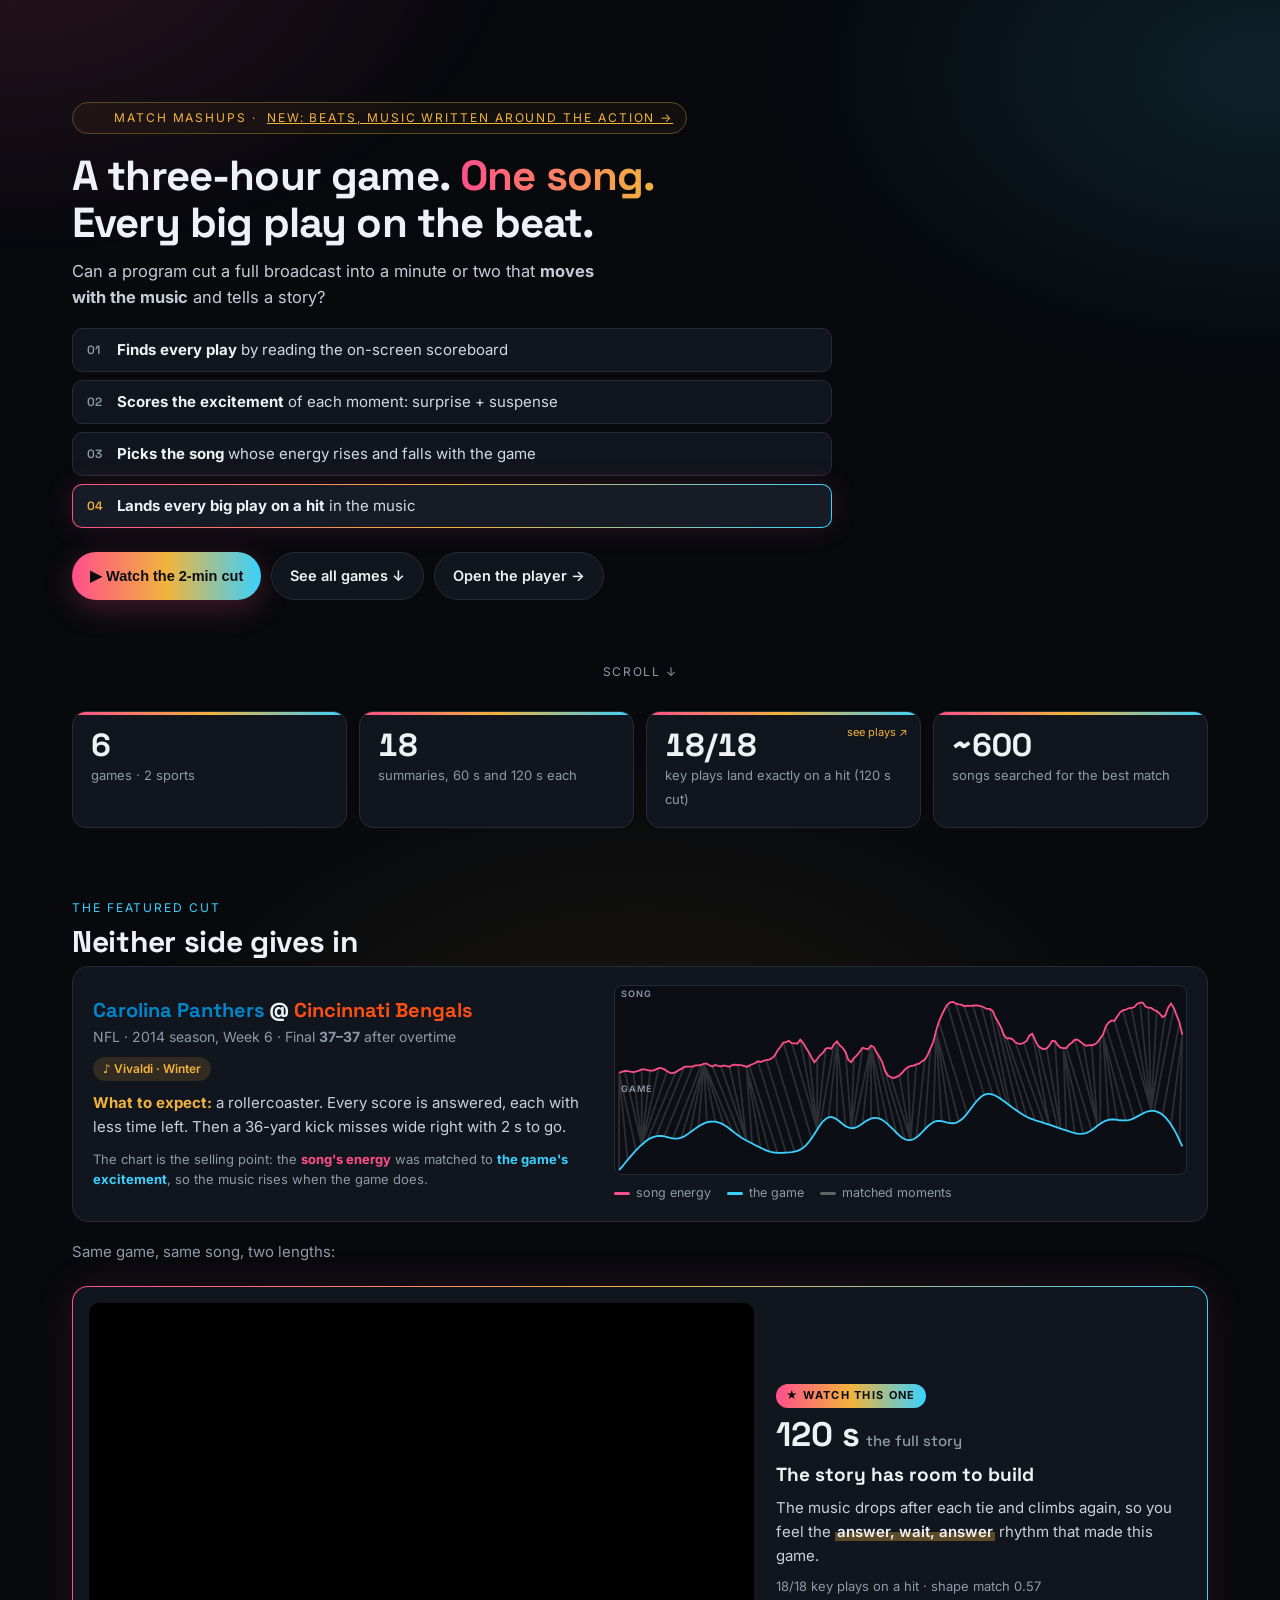
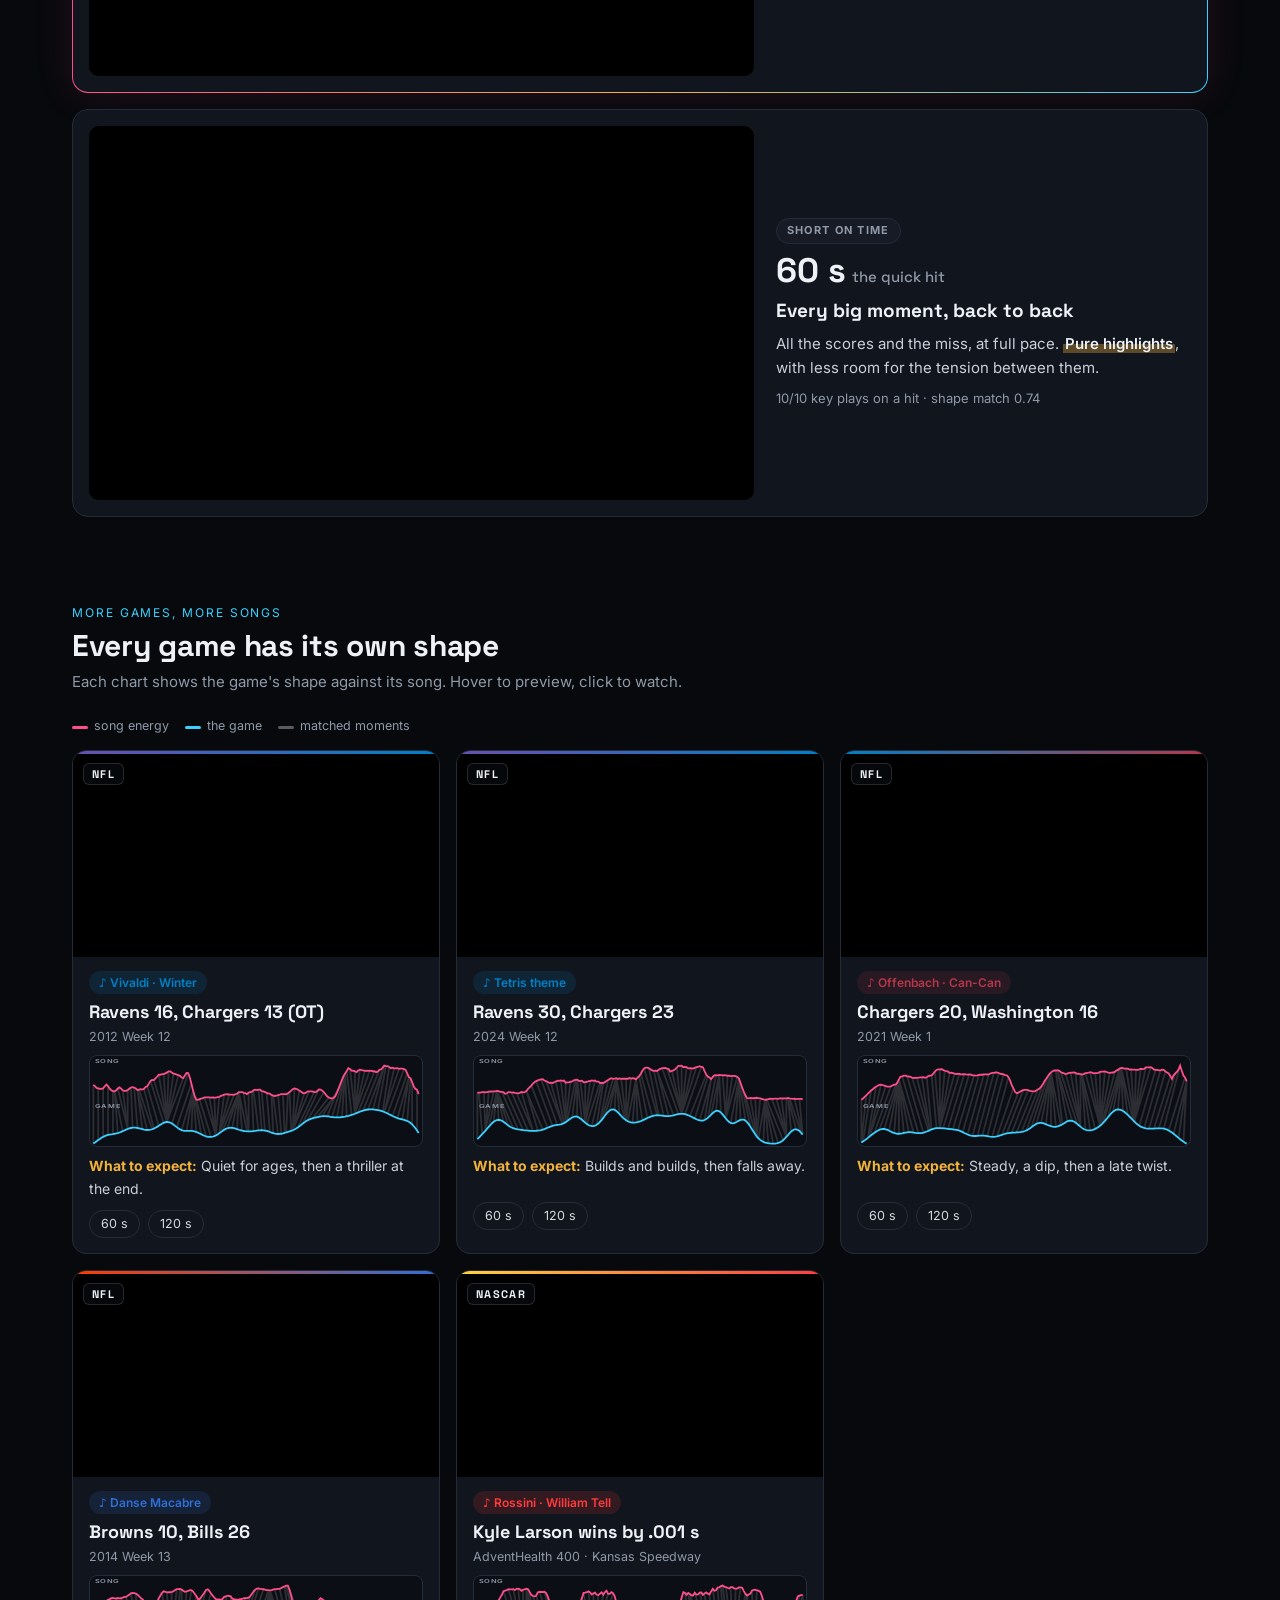
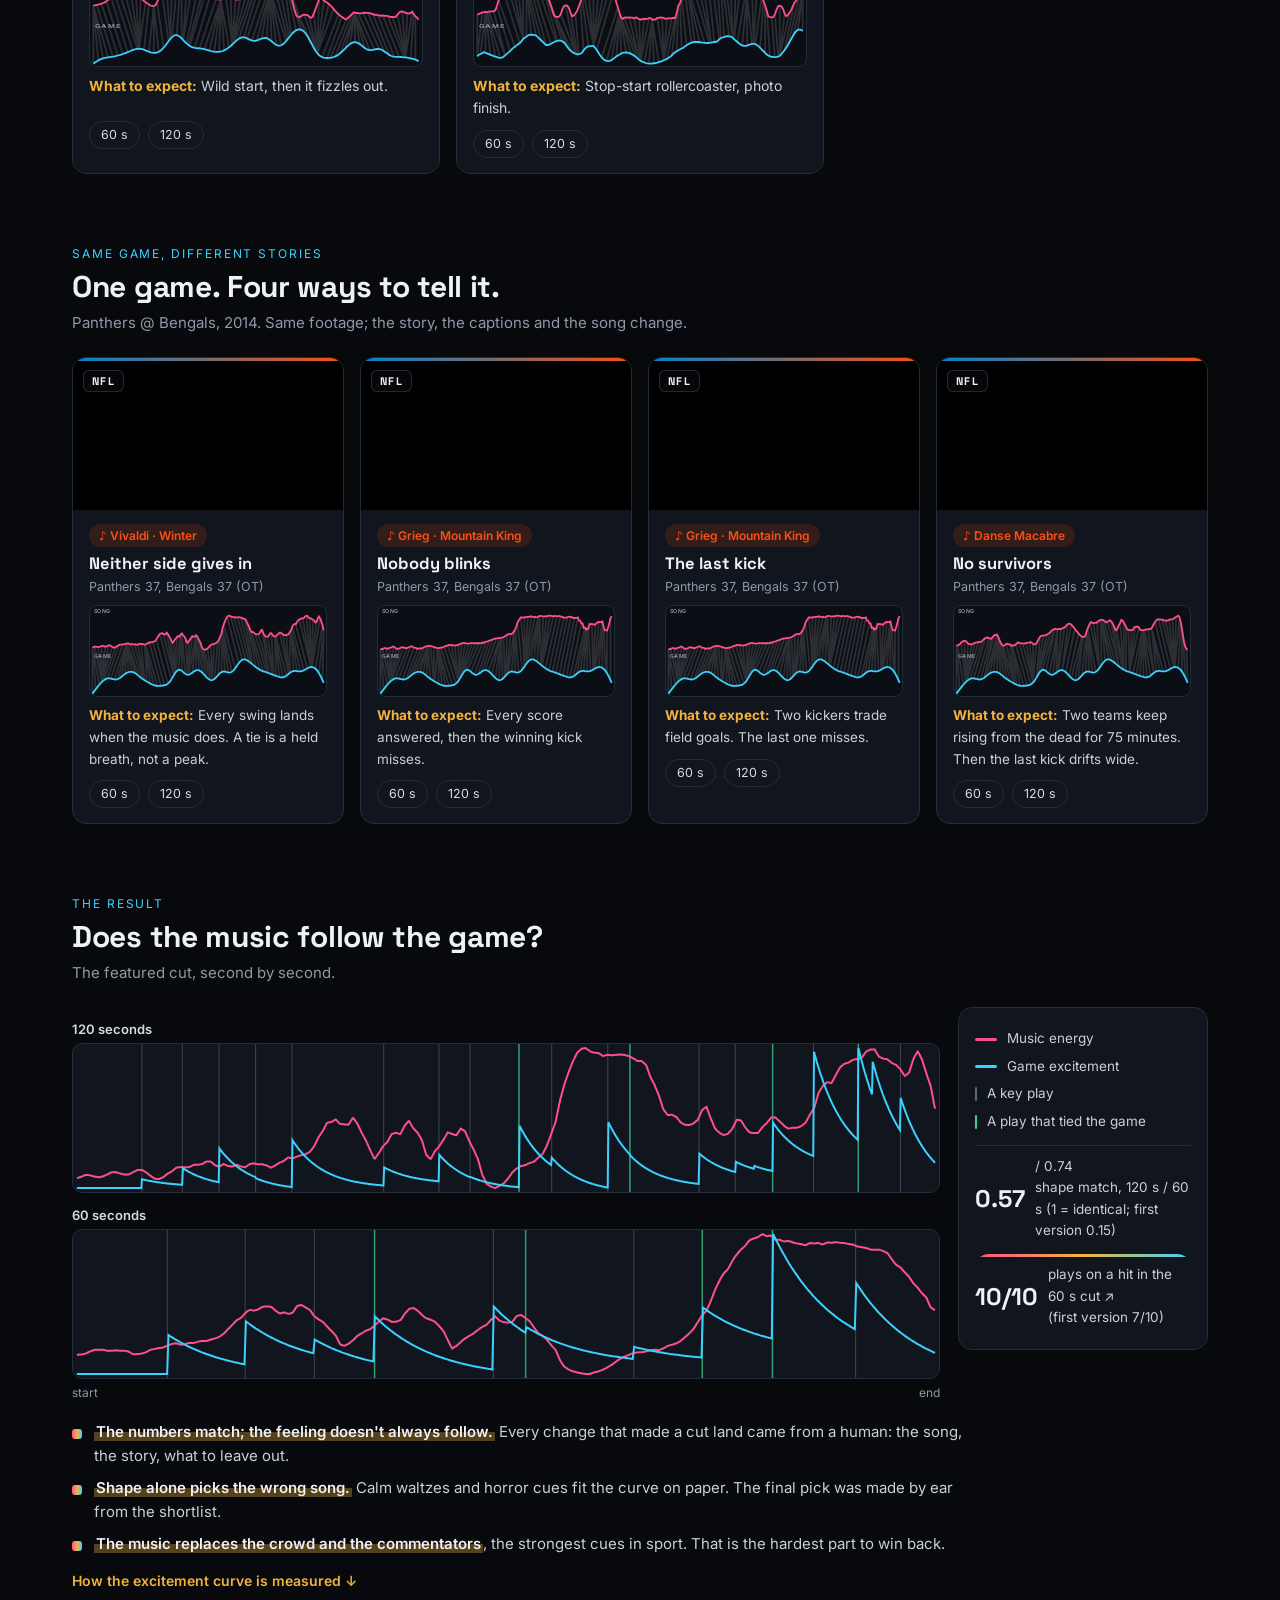
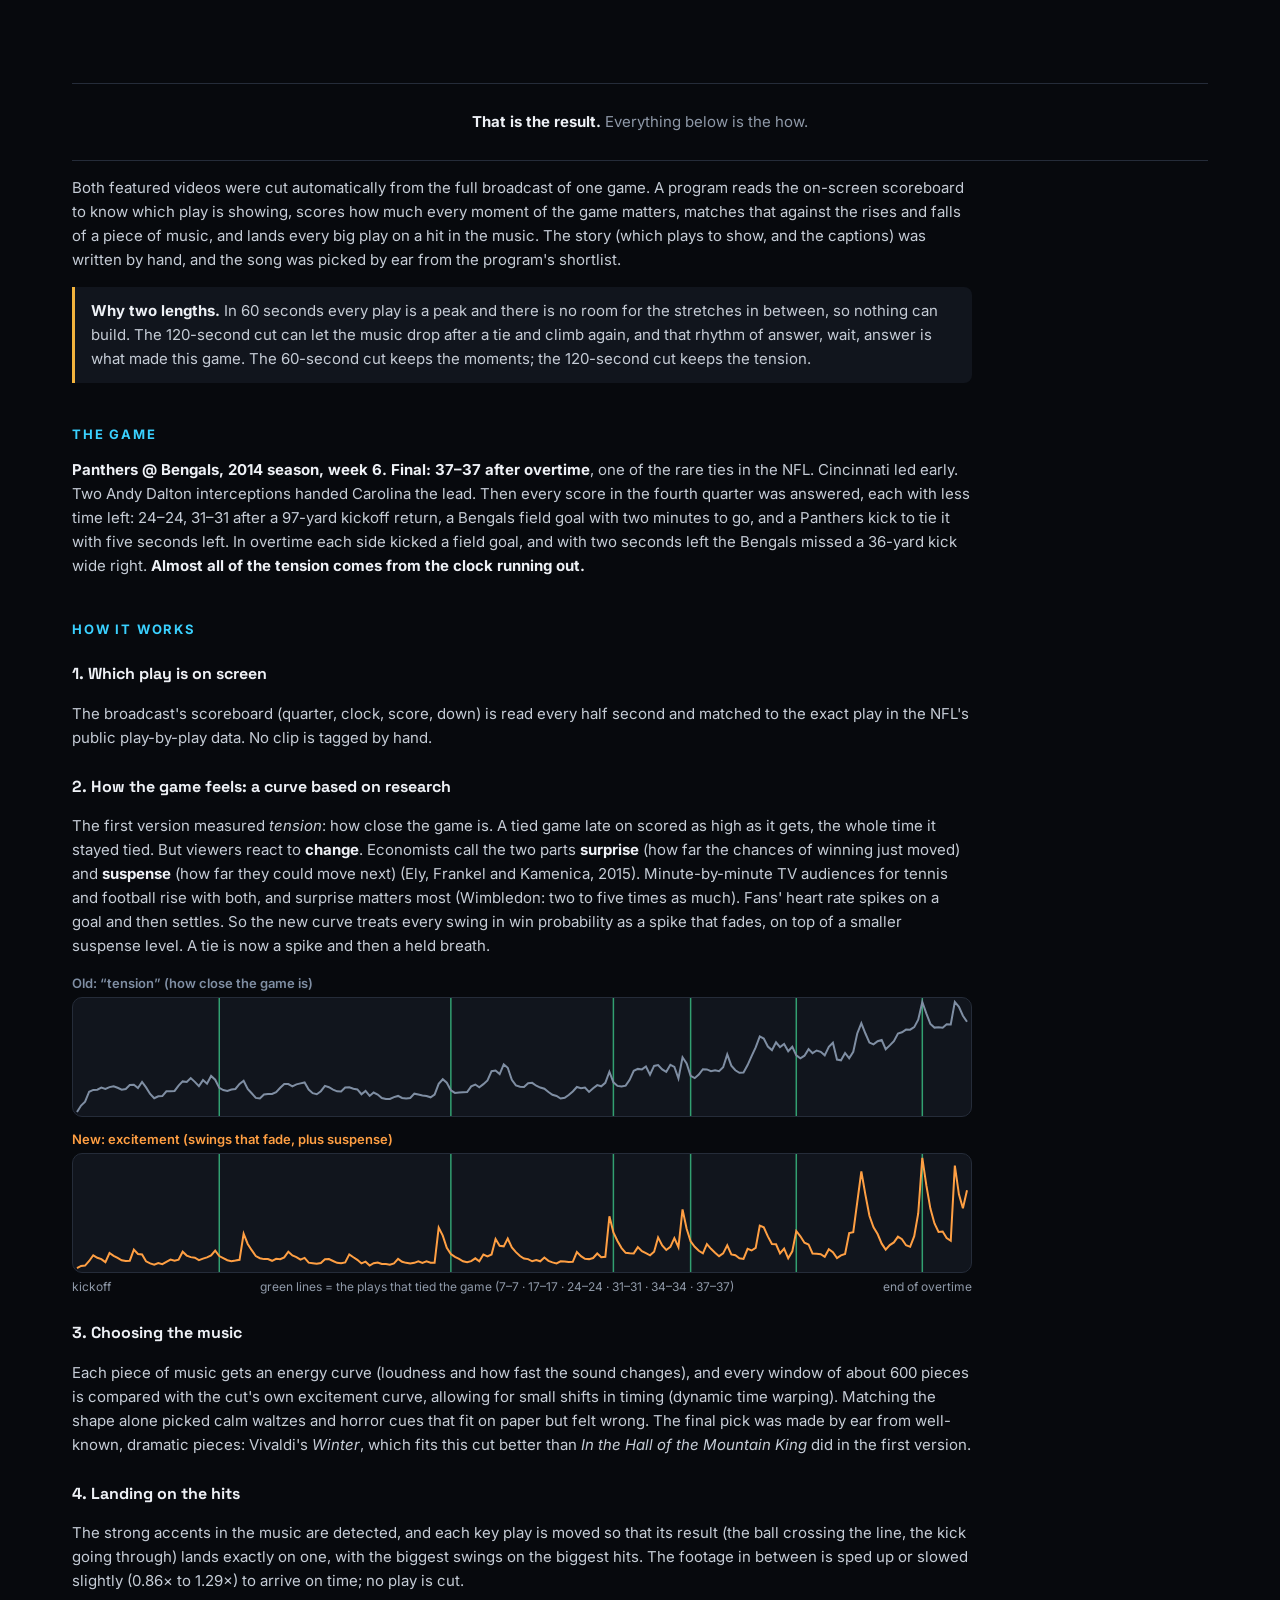
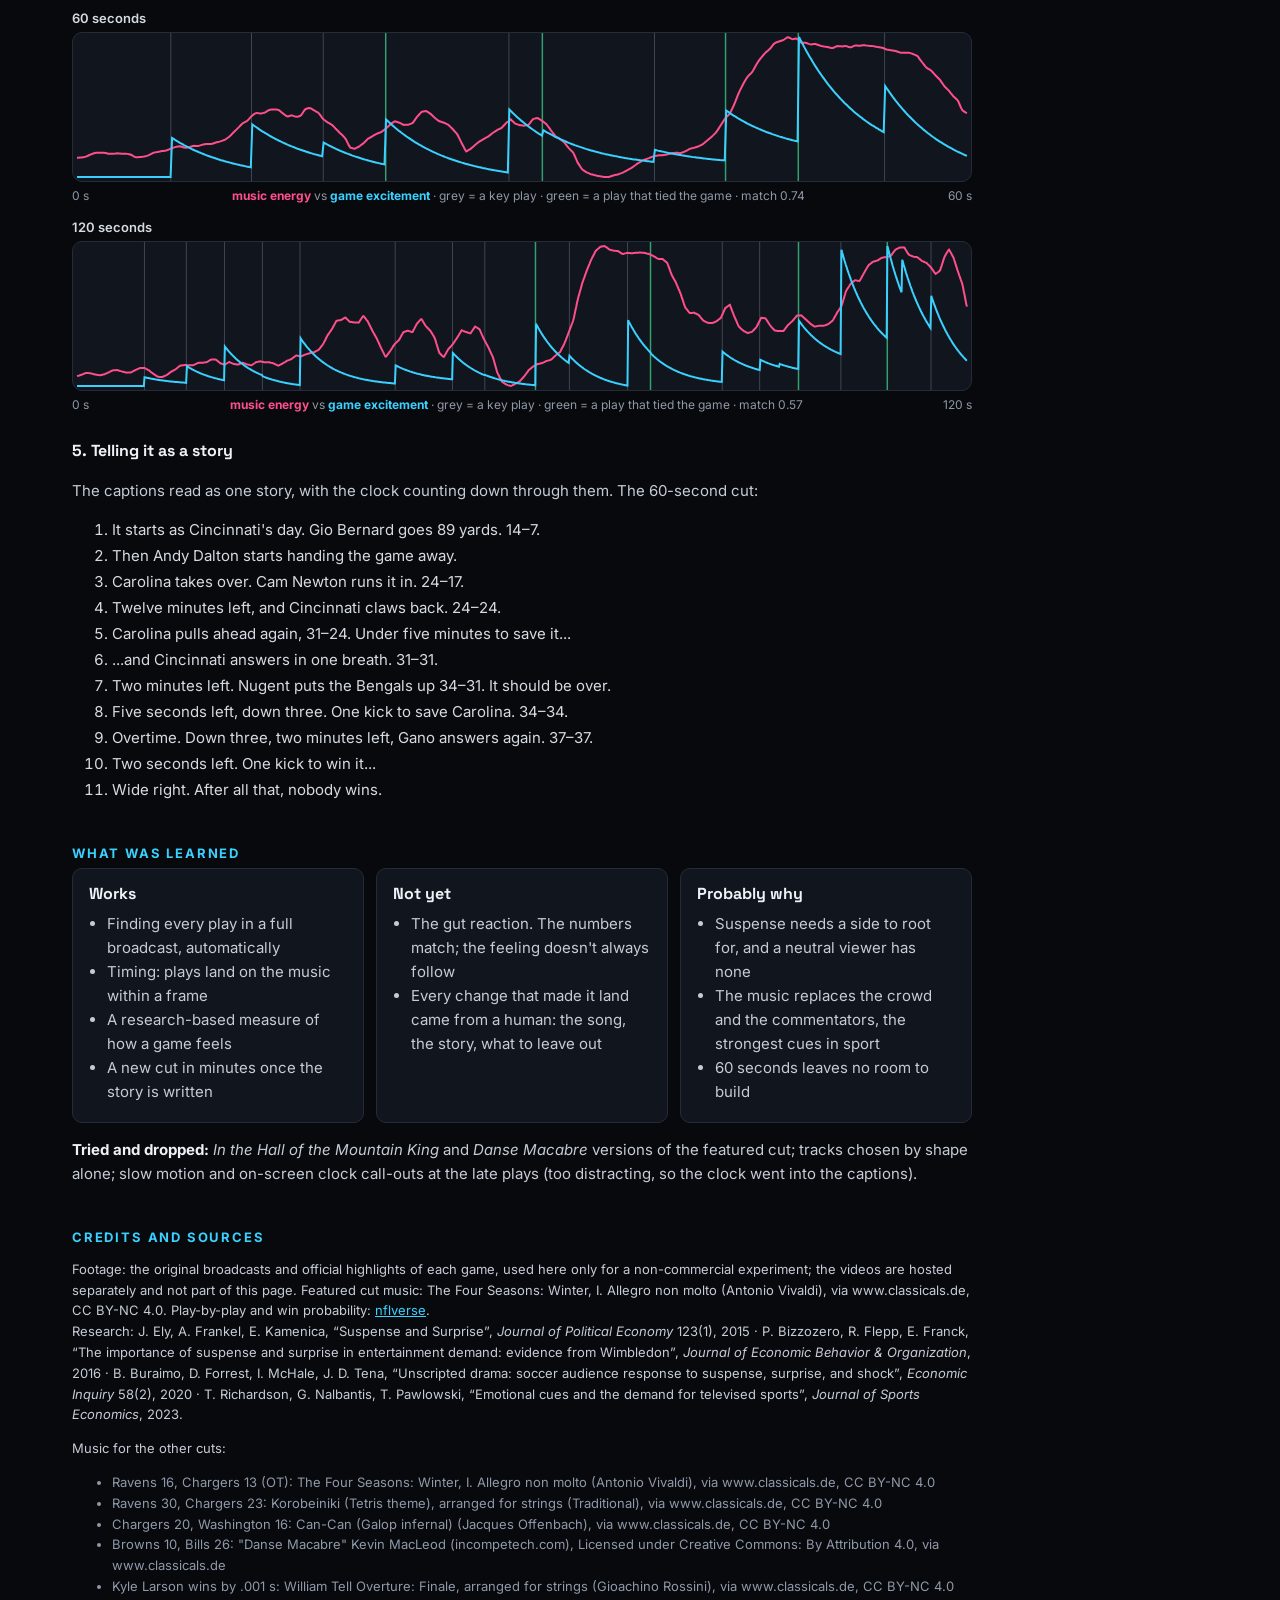
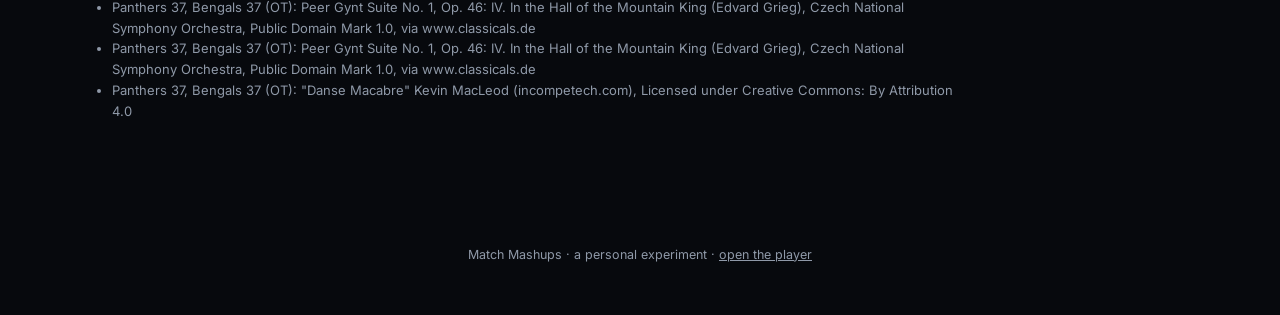
==== commit f761356f: "Site: Beats page, generated music scored to the action (tennis, NFL overtime, Apollo 11), with build" ====
--- a/docs/index.html
+++ b/docs/index.html
@@ -134,7 +134,7 @@
 
 <header class="hero">
  <div>
-  <span class="tag"><span class="eq"><i></i><i></i><i></i><i></i></span>Match Mashups</span>
+  <span class="tag"><span class="eq"><i></i><i></i><i></i><i></i></span>Match Mashups · <a href="beats/" style="color:var(--acc)">New: Beats, music written around the action →</a></span>
   <h1>A three-hour game. <span class="grad">One song.</span><br>Every big play on the beat.</h1>
   <p class="q">Can a program cut a full broadcast into a minute or two that <b>moves with the music</b> and tells a story?</p>
   <ul class="how">
